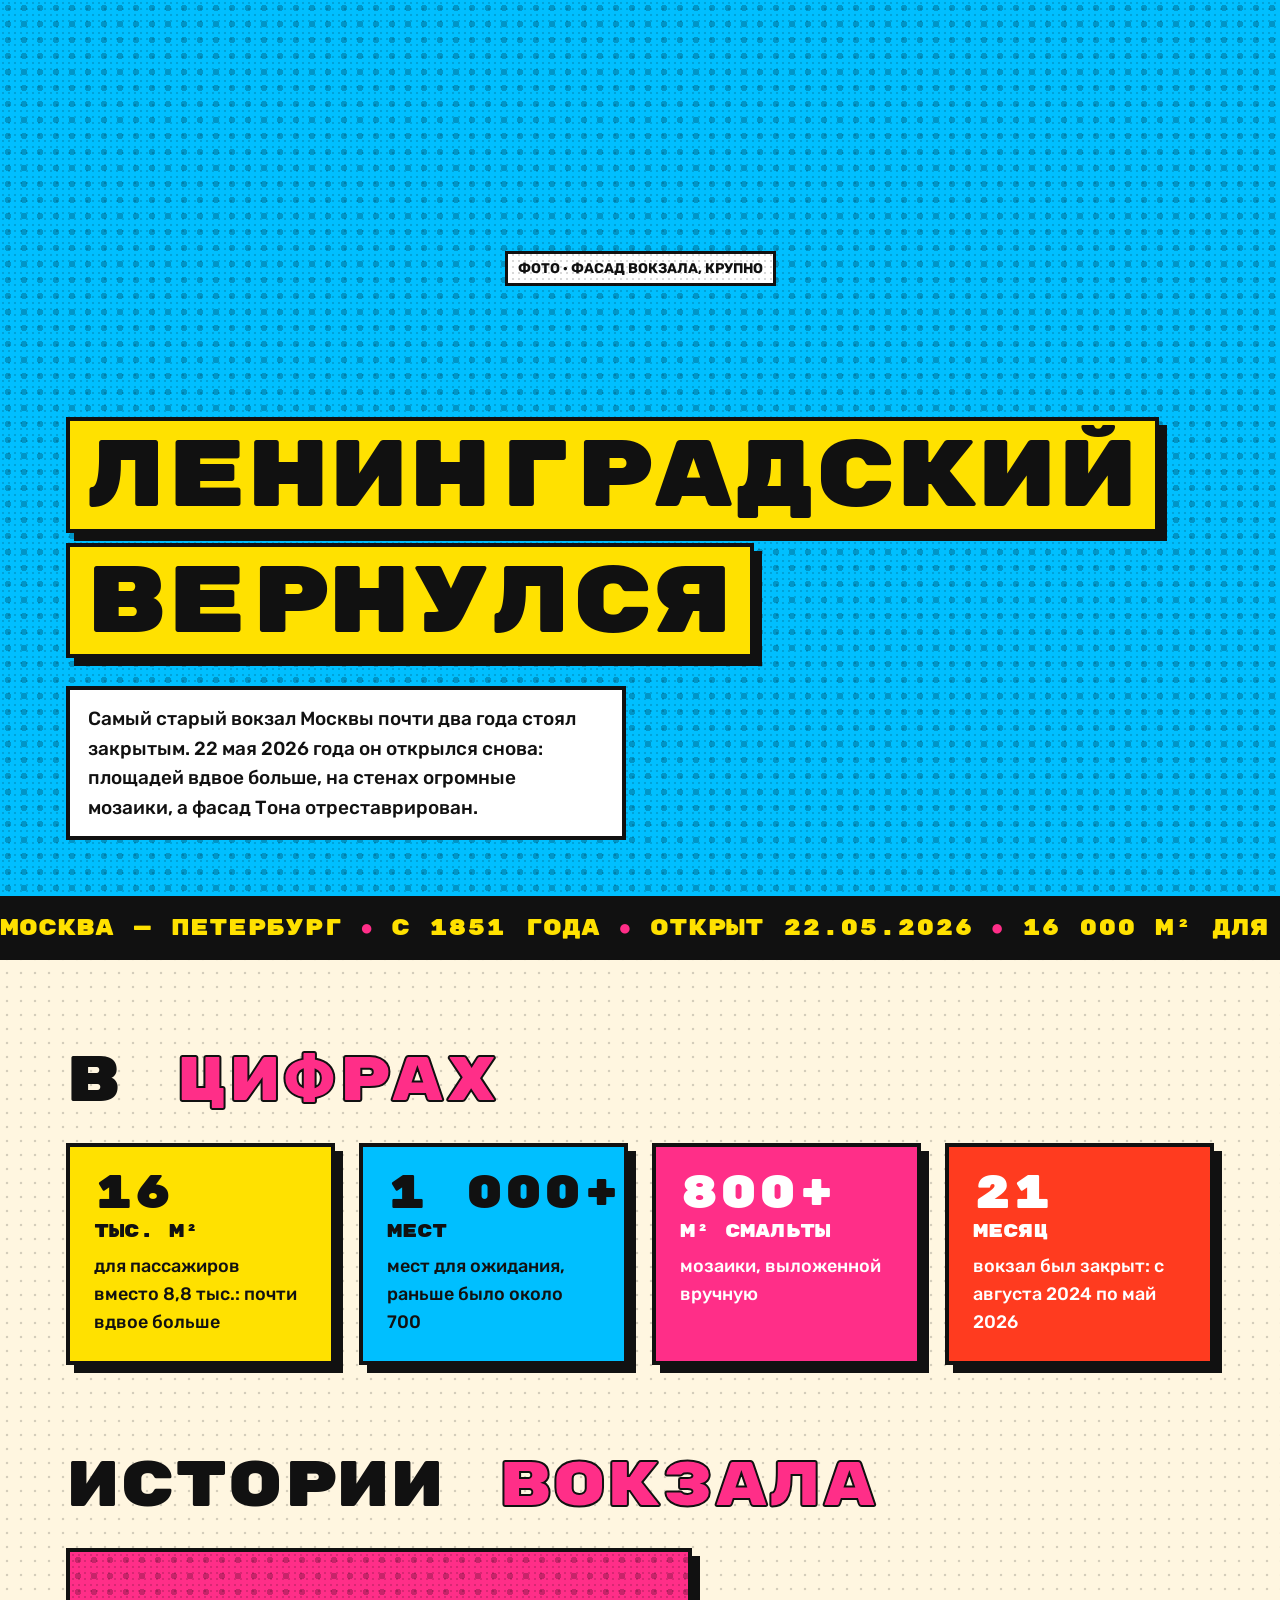
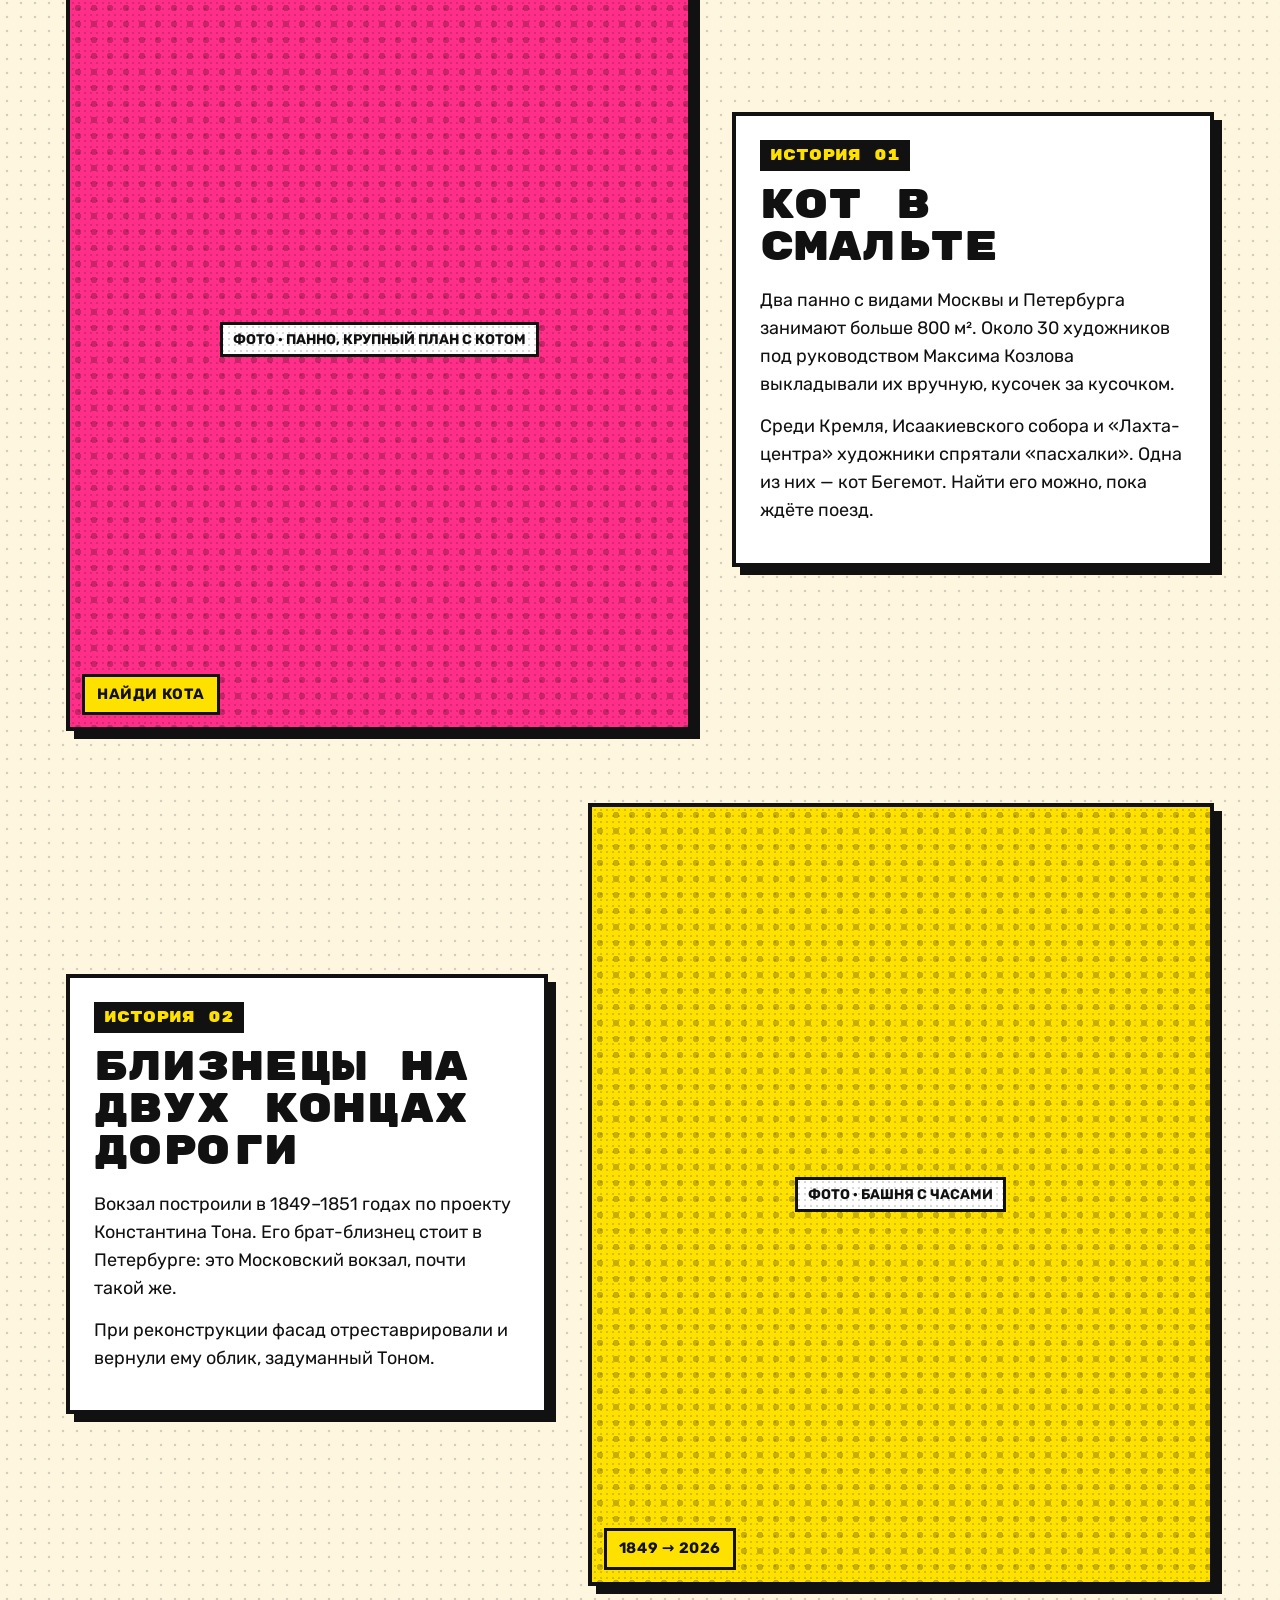
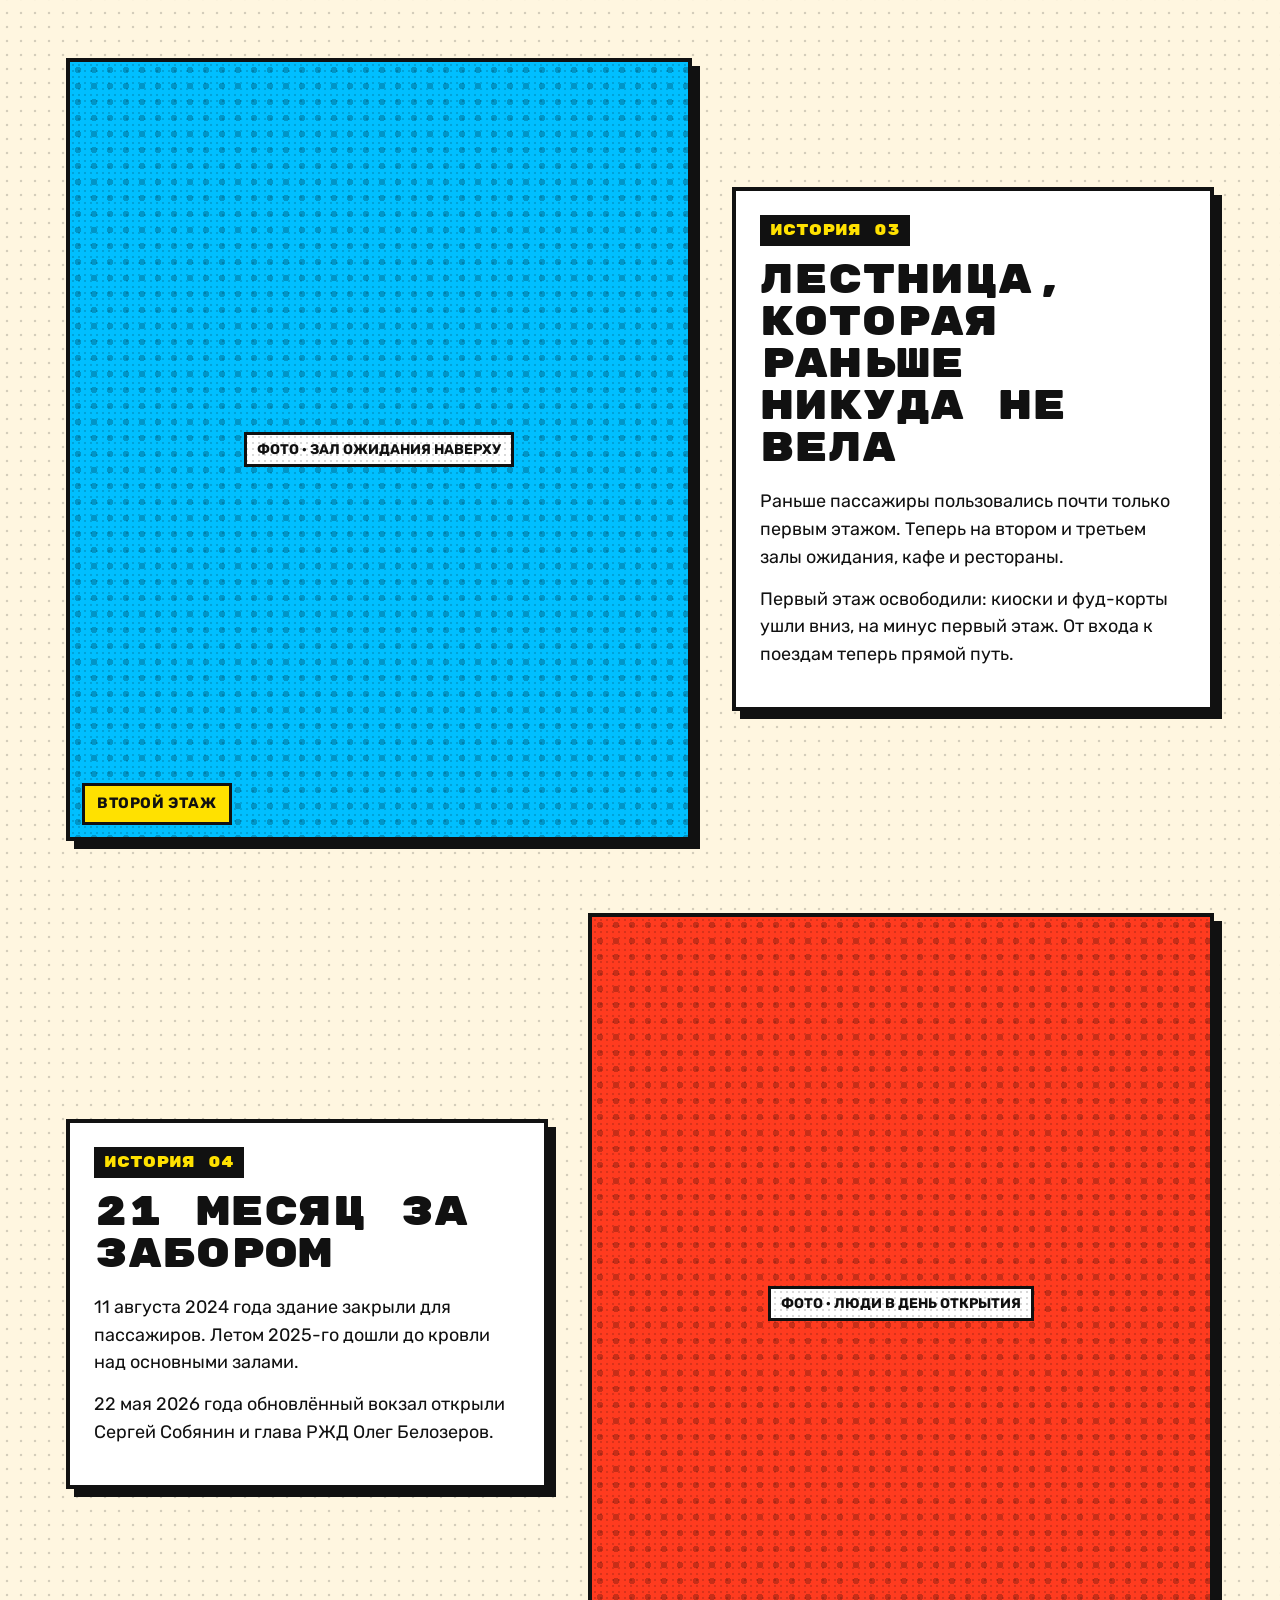
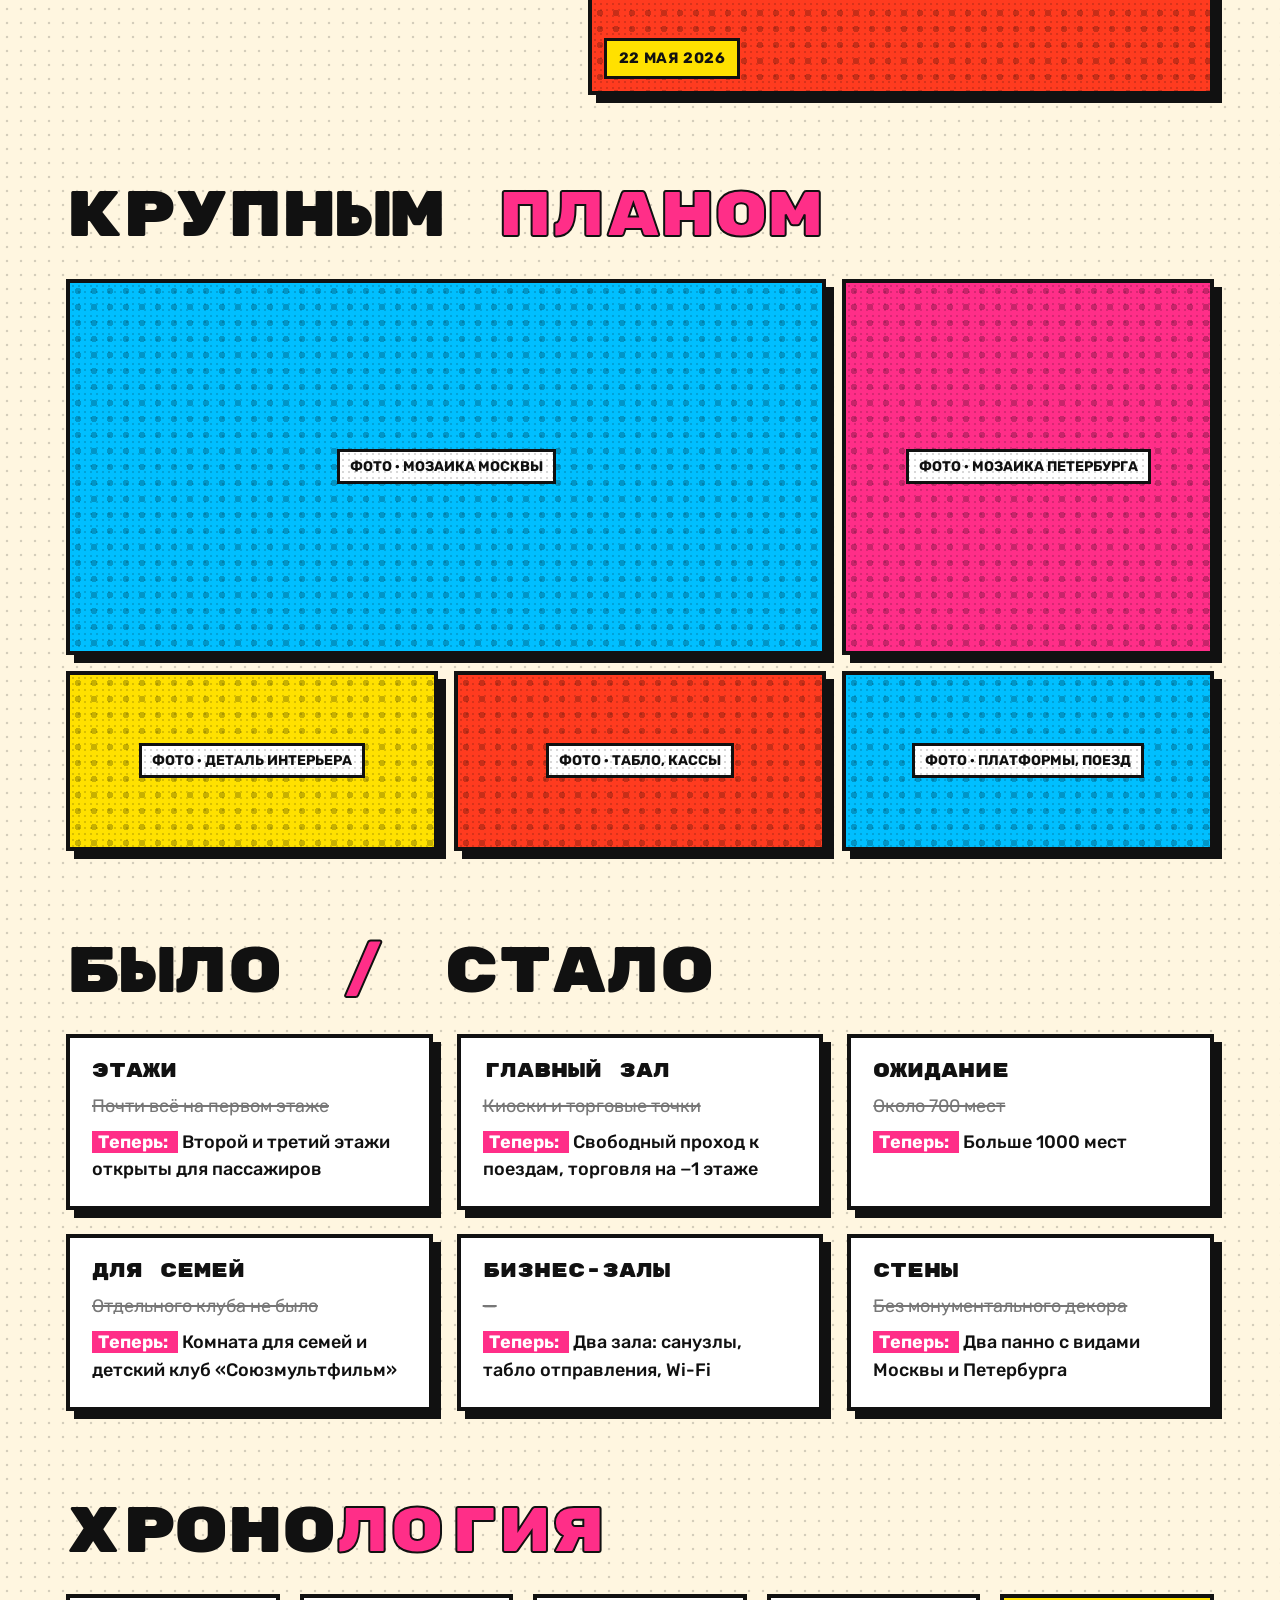
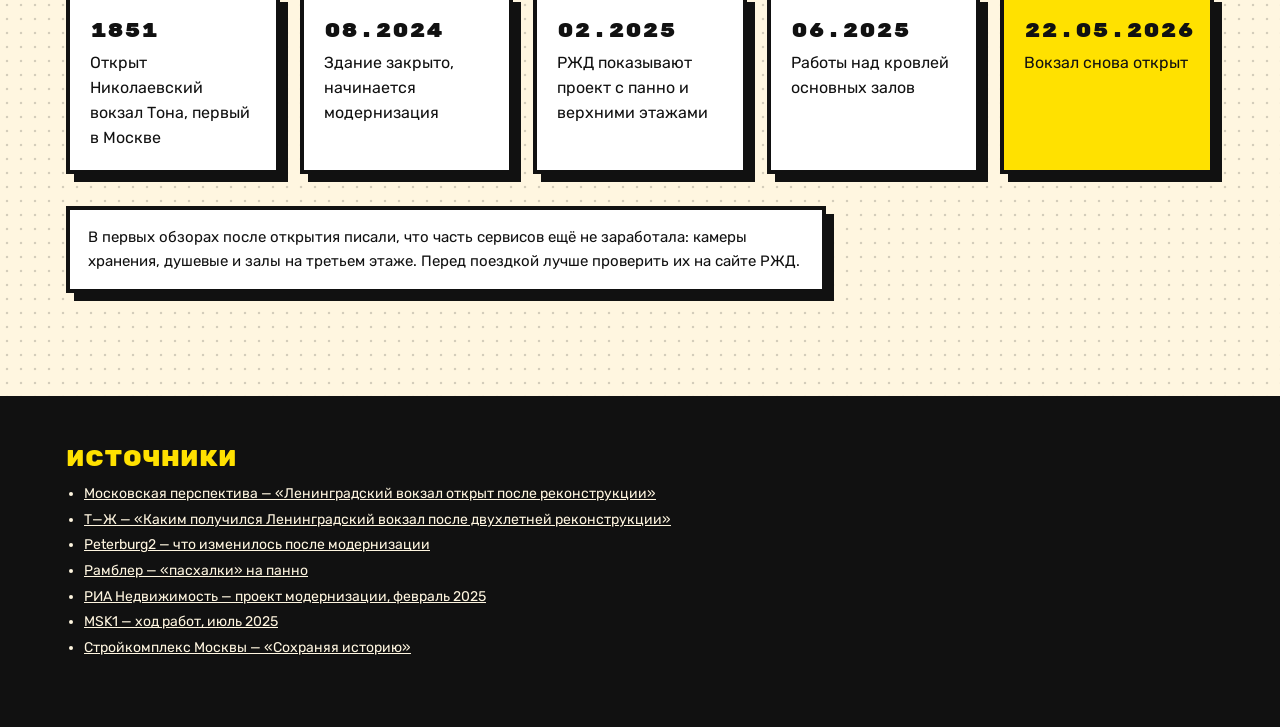
==== index.html @ 3119f803 "Rebuild landing page as pop-art layout with photo slots Co-Authored-By: Claude Opus 5.5 <noreply@ant" ====
<!doctype html>
<html lang="ru">
<head>
<meta charset="utf-8">
<meta name="viewport" content="width=device-width, initial-scale=1">
<title>Ленинградский вокзал</title>
<meta name="description" content="Что изменилось на Ленинградском вокзале Москвы после реконструкции 2024–2026 годов">
<link rel="preconnect" href="https://fonts.googleapis.com">
<link rel="preconnect" href="https://fonts.gstatic.com" crossorigin>
<link href="https://fonts.googleapis.com/css2?family=Rubik+Mono+One&family=Rubik:wght@400;500;700;900&display=swap" rel="stylesheet">
<style>
  :root {
    --paper: #fff6e0;
    --ink: #111111;
    --yellow: #ffe100;
    --pink: #ff2e88;
    --cyan: #00bfff;
    --red: #ff3b1f;
    --card: #ffffff;
    --dot: rgba(17, 17, 17, .18);
  }
  @media (prefers-color-scheme: dark) {
    :root:not([data-theme="light"]) {
      --paper: #16131c;
      --card: #221e2b;
      --dot: rgba(255, 255, 255, .08);
    }
    :root:not([data-theme="light"]) body { color: #fff6e0; }
  }
  :root[data-theme="dark"] { --paper: #16131c; --card: #221e2b; --dot: rgba(255, 255, 255, .08); }
  :root[data-theme="dark"] body { color: #fff6e0; }

  * { box-sizing: border-box; }
  html { scroll-behavior: smooth; }
  body {
    margin: 0; overflow-x: hidden;
    color: var(--ink);
    background: var(--paper) radial-gradient(var(--dot) 1.4px, transparent 1.6px) 0 0 / 14px 14px;
    font: 18px/1.55 Rubik, system-ui, sans-serif;
  }
  h1, h2, h3, .mono { font-family: "Rubik Mono One", Rubik, sans-serif; font-weight: 400; line-height: 1.05; margin: 0; text-transform: uppercase; }
  a { color: inherit; }
  .wrap { max-width: 1180px; margin: 0 auto; padding: 0 16px; }

  /* Comic primitives */
  .box { border: 4px solid var(--ink); box-shadow: 8px 8px 0 var(--ink); }
  .cap {
    display: inline-block; background: var(--yellow); color: var(--ink);
    border: 3px solid var(--ink); padding: 6px 12px; font-weight: 700;
    font-size: 15px; text-transform: uppercase; letter-spacing: .04em;
  }
  .hl { padding: 0 .15em; box-decoration-break: clone; -webkit-box-decoration-break: clone; color: var(--ink); }
  .hl.y { background: var(--yellow); } .hl.p { background: var(--pink); color: #fff; } .hl.c { background: var(--cyan); }

  /* Photo slot: shows the image if it exists in img/, otherwise a halftone placeholder */
  .ph { position: relative; margin: 0; overflow: hidden; background: var(--cyan); }
  .ph img { width: 100%; height: 100%; object-fit: cover; display: block; filter: contrast(1.15) saturate(1.35); transition: transform .6s ease; }
  .ph::after {
    content: ""; position: absolute; inset: 0; pointer-events: none;
    background: radial-gradient(rgba(0,0,0,.28) 1px, transparent 1.4px) 0 0 / 6px 6px;
    mix-blend-mode: multiply; opacity: .55;
  }
  .ph:hover img { transform: scale(1.05); }
  .ph.empty {
    display: grid; place-items: center; text-align: center; padding: 16px;
    background: var(--c, var(--cyan)) radial-gradient(rgba(0,0,0,.22) 3px, transparent 3.5px) 0 0 / 16px 16px;
  }
  .ph.empty::before {
    content: "ФОТО · " attr(data-label); font: 700 14px Rubik, sans-serif; text-transform: uppercase;
    background: var(--card); color: var(--ink); border: 3px solid var(--ink); padding: 6px 10px; max-width: 90%;
  }
  :root .ph.empty::before { color: #111; background: #fff; }
  .ph figcaption { position: absolute; left: 12px; bottom: 12px; z-index: 1; max-width: calc(100% - 24px); }

  /* Hero */
  .hero { position: relative; min-height: 100vh; display: grid; align-items: end; border-bottom: 4px solid var(--ink); }
  .hero .ph { position: absolute; inset: 0; }
  .hero .ph.empty::before { margin-bottom: 40vh; }
  .hero-text { position: relative; z-index: 2; padding: 0 16px 56px; min-width: 0; width: 100%; }
  .hero h1 { font-size: clamp(22px, 7.4vw, 104px); }
  .hero h1 span { display: inline-block; background: var(--yellow); border: 4px solid var(--ink); padding: 6px 16px 2px; margin: 0 0 10px; box-shadow: 8px 8px 0 var(--ink); }
  .hero h1 span:nth-child(2) { background: var(--pink); color: #fff; transform: rotate(-1.5deg); }
  .hero p { max-width: 560px; background: var(--card); border: 4px solid var(--ink); padding: 14px 18px; margin: 18px 0 0; font-size: 19px; font-weight: 500; }

  /* Marquee */
  .ticker { background: var(--ink); color: var(--yellow); overflow: hidden; border-bottom: 4px solid var(--ink); white-space: nowrap; }
  .ticker div { display: inline-block; padding: 14px 0; font: 22px "Rubik Mono One", sans-serif; animation: run 28s linear infinite; }
  .ticker b { color: var(--pink); font-weight: 400; margin: 0 18px; }
  @keyframes run { to { transform: translateX(-50%); } }

  section { padding: 88px 0; }
  .sec-title { font-size: clamp(30px, 5vw, 64px); margin-bottom: 28px; }
  .sec-title em { font-style: normal; color: var(--pink); -webkit-text-stroke: 2px var(--ink); }

  /* Stats */
  .stats { display: grid; grid-template-columns: repeat(auto-fit, minmax(240px, 1fr)); gap: 24px; }
  .stat { padding: 24px; color: var(--ink); }
  .stat:nth-child(1) { background: var(--yellow); } .stat:nth-child(2) { background: var(--cyan); }
  .stat:nth-child(3) { background: var(--pink); color: #fff; } .stat:nth-child(4) { background: var(--red); color: #fff; }
  .stat b { display: block; font: 46px/1 "Rubik Mono One", sans-serif; margin-bottom: 12px; }
  .stat b small { display: block; font-size: 18px; margin-top: 6px; }
  .stat > span { font-weight: 500; }

  /* Big photo + text split */
  .split { display: grid; grid-template-columns: 1.3fr 1fr; gap: 40px; align-items: center; }
  .split.rev { grid-template-columns: 1fr 1.3fr; }
  .split.rev .ph { order: 2; }
  .split .ph { aspect-ratio: 4 / 5; }
  @media (max-width: 820px) { .split, .split.rev { grid-template-columns: 1fr; } .split.rev .ph { order: 0; } .split .ph { aspect-ratio: 4 / 3; } }

  /* Stories: comic panels */
  .story { margin-bottom: 72px; }
  .story:last-child { margin-bottom: 0; }
  .story .num { font: 15px "Rubik Mono One", sans-serif; display: inline-block; background: var(--ink); color: var(--yellow); padding: 6px 10px; margin-bottom: 14px; }
  .story h3 { font-size: clamp(24px, 3.4vw, 40px); margin-bottom: 18px; }
  .story p { margin: 0 0 14px; }
  .panel { background: var(--card); padding: 24px; }

  /* Gallery of close-ups */
  .gallery { display: grid; grid-template-columns: repeat(6, 1fr); grid-auto-rows: 180px; gap: 16px; }
  .gallery .ph:nth-child(1) { grid-column: span 4; grid-row: span 2; }
  .gallery .ph:nth-child(2) { grid-column: span 2; grid-row: span 2; --c: var(--pink); }
  .gallery .ph:nth-child(3) { grid-column: span 2; --c: var(--yellow); }
  .gallery .ph:nth-child(4) { grid-column: span 2; --c: var(--red); }
  .gallery .ph:nth-child(5) { grid-column: span 2; }
  @media (max-width: 720px) {
    .gallery { grid-template-columns: 1fr 1fr; grid-auto-rows: 160px; }
    .gallery .ph:nth-child(n) { grid-column: span 1; grid-row: span 1; }
    .gallery .ph:nth-child(1) { grid-column: span 2; grid-row: span 2; }
  }

  /* Before / after */
  .ba { display: grid; grid-template-columns: repeat(auto-fit, minmax(300px, 1fr)); gap: 24px; }
  .ba .item { background: var(--card); padding: 22px; }
  .ba h3 { font-size: 20px; margin-bottom: 12px; }
  .ba .was { color: #777; text-decoration: line-through; text-decoration-thickness: 2px; margin: 0 0 8px; }
  .ba .now { margin: 0; font-weight: 500; }
  .ba .now::before { content: "Теперь: "; background: var(--pink); color: #fff; padding: 0 6px; margin-right: 4px; font-weight: 700; }

  /* Timeline */
  .tl { display: grid; grid-template-columns: repeat(auto-fit, minmax(200px, 1fr)); gap: 20px; }
  .tl div { background: var(--card); padding: 20px; }
  .tl div:last-child { background: var(--yellow); color: var(--ink); }
  .tl time { font: 20px "Rubik Mono One", sans-serif; display: block; margin-bottom: 8px; }
  .tl p { margin: 0; font-size: 16px; }
  .note { margin-top: 32px; max-width: 760px; background: var(--card); padding: 16px 18px; font-size: 15px; }

  footer { background: var(--ink); color: #fff6e0; padding: 48px 0 64px; font-size: 14px; border-top: 4px solid var(--ink); }
  footer h2 { font-size: 22px; color: var(--yellow); margin-bottom: 12px; }
  footer ul { padding-left: 18px; margin: 0; }
  footer li { margin-bottom: 4px; overflow-wrap: anywhere; }

  /* Box text inside dark mode stays readable */
  .panel, .ba .item, .tl div, .note, .hero p { color: inherit; }

  /* Scroll reveal */
  .rv { opacity: 0; transform: translateY(40px) rotate(-1deg); transition: opacity .7s ease, transform .7s cubic-bezier(.2,.8,.2,1.2); }
  .rv.in { opacity: 1; transform: none; }
  @media (prefers-reduced-motion: reduce) {
    .rv { opacity: 1; transform: none; transition: none; }
    .ticker div { animation: none; }
    .ph img { transition: none; }
  }
</style>
</head>
<body>

<header class="hero">
  <figure class="ph" data-src="img/hero.jpg" data-label="фасад вокзала, крупно"></figure>
  <div class="wrap hero-text">
    <h1><span>Ленинградский</span><br><span>вернулся</span></h1>
    <p>Самый старый вокзал Москвы почти два года стоял закрытым. 22 мая 2026 года он открылся снова: площадей вдвое больше, на стенах огромные мозаики, а фасад Тона отреставрирован.</p>
  </div>
</header>

<div class="ticker" aria-hidden="true">
  <div>
    Москва — Петербург<b>●</b>с 1851 года<b>●</b>открыт 22.05.2026<b>●</b>16 000 м² для пассажиров<b>●</b>800 м² смальты<b>●</b>
    Москва — Петербург<b>●</b>с 1851 года<b>●</b>открыт 22.05.2026<b>●</b>16 000 м² для пассажиров<b>●</b>800 м² смальты<b>●</b>
  </div>
</div>

<section>
  <div class="wrap">
    <h2 class="sec-title rv">В <em>цифрах</em></h2>
    <div class="stats">
      <div class="stat box rv"><b><span data-count="16">16</span><small>тыс. м²</small></b><span>для пассажиров вместо 8,8 тыс.: почти вдвое больше</span></div>
      <div class="stat box rv"><b><span data-count="1000">1000</span>+<small>мест</small></b><span>мест для ожидания, раньше было около 700</span></div>
      <div class="stat box rv"><b><span data-count="800">800</span>+<small>м² смальты</small></b><span>мозаики, выложенной вручную</span></div>
      <div class="stat box rv"><b><span data-count="21">21</span><small>месяц</small></b><span>вокзал был закрыт: с августа 2024 по май 2026</span></div>
    </div>
  </div>
</section>

<section style="padding-top:0">
  <div class="wrap">
    <h2 class="sec-title rv">Истории <em>вокзала</em></h2>

    <article class="story split">
      <figure class="ph box rv" data-src="img/mosaic-cat.jpg" data-label="панно, крупный план с котом" style="--c:var(--pink)"><figcaption class="cap">Найди кота</figcaption></figure>
      <div class="panel box rv">
        <span class="num">История 01</span>
        <h3>Кот в смальте</h3>
        <p>Два панно с видами Москвы и Петербурга занимают больше 800 м². Около 30 художников под руководством Максима Козлова выкладывали их вручную, кусочек за кусочком.</p>
        <p>Среди Кремля, Исаакиевского собора и «Лахта-центра» художники спрятали «пасхалки». Одна из них — кот Бегемот. Найти его можно, пока ждёте поезд.</p>
      </div>
    </article>

    <article class="story split rev">
      <figure class="ph box rv" data-src="img/twin.jpg" data-label="башня с часами" style="--c:var(--yellow)"><figcaption class="cap">1849 → 2026</figcaption></figure>
      <div class="panel box rv">
        <span class="num">История 02</span>
        <h3>Близнецы на двух концах дороги</h3>
        <p>Вокзал построили в 1849–1851 годах по проекту Константина Тона. Его брат-близнец стоит в Петербурге: это Московский вокзал, почти такой же.</p>
        <p>При реконструкции фасад отреставрировали и вернули ему облик, задуманный Тоном.</p>
      </div>
    </article>

    <article class="story split">
      <figure class="ph box rv" data-src="img/upstairs.jpg" data-label="зал ожидания наверху" style="--c:var(--cyan)"><figcaption class="cap">Второй этаж</figcaption></figure>
      <div class="panel box rv">
        <span class="num">История 03</span>
        <h3>Лестница, которая раньше никуда не вела</h3>
        <p>Раньше пассажиры пользовались почти только первым этажом. Теперь на втором и третьем залы ожидания, кафе и рестораны.</p>
        <p>Первый этаж освободили: киоски и фуд-корты ушли вниз, на минус первый этаж. От входа к поездам теперь прямой путь.</p>
      </div>
    </article>

    <article class="story split rev">
      <figure class="ph box rv" data-src="img/opening.jpg" data-label="люди в день открытия" style="--c:var(--red)"><figcaption class="cap">22 мая 2026</figcaption></figure>
      <div class="panel box rv">
        <span class="num">История 04</span>
        <h3>21 месяц за забором</h3>
        <p>11 августа 2024 года здание закрыли для пассажиров. Летом 2025-го дошли до кровли над основными залами.</p>
        <p>22 мая 2026 года обновлённый вокзал открыли Сергей Собянин и глава РЖД Олег Белозеров.</p>
      </div>
    </article>
  </div>
</section>

<section style="padding-top:0">
  <div class="wrap">
    <h2 class="sec-title rv">Крупным <em>планом</em></h2>
    <div class="gallery">
      <figure class="ph box rv" data-src="img/close-1.jpg" data-label="мозаика Москвы"></figure>
      <figure class="ph box rv" data-src="img/close-2.jpg" data-label="мозаика Петербурга"></figure>
      <figure class="ph box rv" data-src="img/close-3.jpg" data-label="деталь интерьера"></figure>
      <figure class="ph box rv" data-src="img/close-4.jpg" data-label="табло, кассы"></figure>
      <figure class="ph box rv" data-src="img/close-5.jpg" data-label="платформы, поезд"></figure>
    </div>
  </div>
</section>

<section style="padding-top:0">
  <div class="wrap">
    <h2 class="sec-title rv">Было <em>/</em> стало</h2>
    <div class="ba">
      <div class="item box rv"><h3>Этажи</h3><p class="was">Почти всё на первом этаже</p><p class="now">Второй и третий этажи открыты для пассажиров</p></div>
      <div class="item box rv"><h3>Главный зал</h3><p class="was">Киоски и торговые точки</p><p class="now">Свободный проход к поездам, торговля на −1 этаже</p></div>
      <div class="item box rv"><h3>Ожидание</h3><p class="was">Около 700 мест</p><p class="now">Больше 1000 мест</p></div>
      <div class="item box rv"><h3>Для семей</h3><p class="was">Отдельного клуба не было</p><p class="now">Комната для семей и детский клуб «Союзмультфильм»</p></div>
      <div class="item box rv"><h3>Бизнес-залы</h3><p class="was">—</p><p class="now">Два зала: санузлы, табло отправления, Wi-Fi</p></div>
      <div class="item box rv"><h3>Стены</h3><p class="was">Без монументального декора</p><p class="now">Два панно с видами Москвы и Петербурга</p></div>
    </div>
  </div>
</section>

<section style="padding-top:0">
  <div class="wrap">
    <h2 class="sec-title rv">Хроно<em>логия</em></h2>
    <div class="tl">
      <div class="box rv"><time>1851</time><p>Открыт Николаевский вокзал Тона, первый в Москве</p></div>
      <div class="box rv"><time>08.2024</time><p>Здание закрыто, начинается модернизация</p></div>
      <div class="box rv"><time>02.2025</time><p>РЖД показывают проект с панно и верхними этажами</p></div>
      <div class="box rv"><time>06.2025</time><p>Работы над кровлей основных залов</p></div>
      <div class="box rv"><time>22.05.2026</time><p>Вокзал снова открыт</p></div>
    </div>
    <p class="note box">В первых обзорах после открытия писали, что часть сервисов ещё не заработала: камеры хранения, душевые и залы на третьем этаже. Перед поездкой лучше проверить их на сайте РЖД.</p>
  </div>
</section>

<footer>
  <div class="wrap">
    <h2>Источники</h2>
    <ul>
      <li><a href="https://mperspektiva.ru/topics/leningradskiy-vokzal-otkryt-posle-rekonstruktsii/">Московская перспектива — «Ленинградский вокзал открыт после реконструкции»</a></li>
      <li><a href="https://t-j.ru/leningradskiy-is-back/">Т—Ж — «Каким получился Ленинградский вокзал после двухлетней реконструкции»</a></li>
      <li><a href="https://peterburg2.ru/news/leningradskiy-vokzal-v-moskve-otkryl-bagazhnye-lenty-i-novye-servisy-237872.html">Peterburg2 — что изменилось после модернизации</a></li>
      <li><a href="https://news.rambler.ru/moscow_city/56488940-avtory-panno-na-leningradskom-vokzale-dobavili-pashalki-dlya-passazhirov/">Рамблер — «пасхалки» на панно</a></li>
      <li><a href="https://realty.ria.ru/20250213/vokzal-1999208197.html">РИА Недвижимость — проект модернизации, февраль 2025</a></li>
      <li><a href="https://msk1.ru/text/transport/2025/07/14/75703835/">MSK1 — ход работ, июль 2025</a></li>
      <li><a href="https://stroi.mos.ru/photo_lines/sokhraniaia-istoriiu-kak-modierniziruiut-lieninghradskii-vokzal">Стройкомплекс Москвы — «Сохраняя историю»</a></li>
    </ul>
  </div>
</footer>

<script>
  // Fill photo slots from img/; keep the halftone placeholder when a file is missing
  document.querySelectorAll(".ph[data-src]").forEach(function (fig) {
    var img = new Image();
    img.alt = fig.dataset.label;
    img.onload = function () { fig.classList.remove("empty"); fig.prepend(img); };
    img.onerror = function () { fig.classList.add("empty"); };
    fig.classList.add("empty");
    img.src = fig.dataset.src;
  });

  var reduce = window.matchMedia("(prefers-reduced-motion: reduce)").matches;

  function countUp(el) {
    var target = +el.dataset.count, start = null;
    function step(t) {
      if (!start) start = t;
      var k = Math.min((t - start) / 1200, 1);
      el.textContent = Math.round(target * (1 - Math.pow(1 - k, 3))).toLocaleString("ru-RU");
      if (k < 1) requestAnimationFrame(step);
    }
    requestAnimationFrame(step);
  }

  if (reduce || !("IntersectionObserver" in window)) {
    document.querySelectorAll(".rv").forEach(function (el) { el.classList.add("in"); });
  } else {
    var io = new IntersectionObserver(function (entries) {
      entries.forEach(function (e) {
        if (!e.isIntersecting) return;
        e.target.classList.add("in");
        e.target.querySelectorAll("[data-count]").forEach(countUp);
        io.unobserve(e.target);
      });
    }, { threshold: .15 });
    document.querySelectorAll(".rv").forEach(function (el) { io.observe(el); });
  }
</script>
</body>
</html>
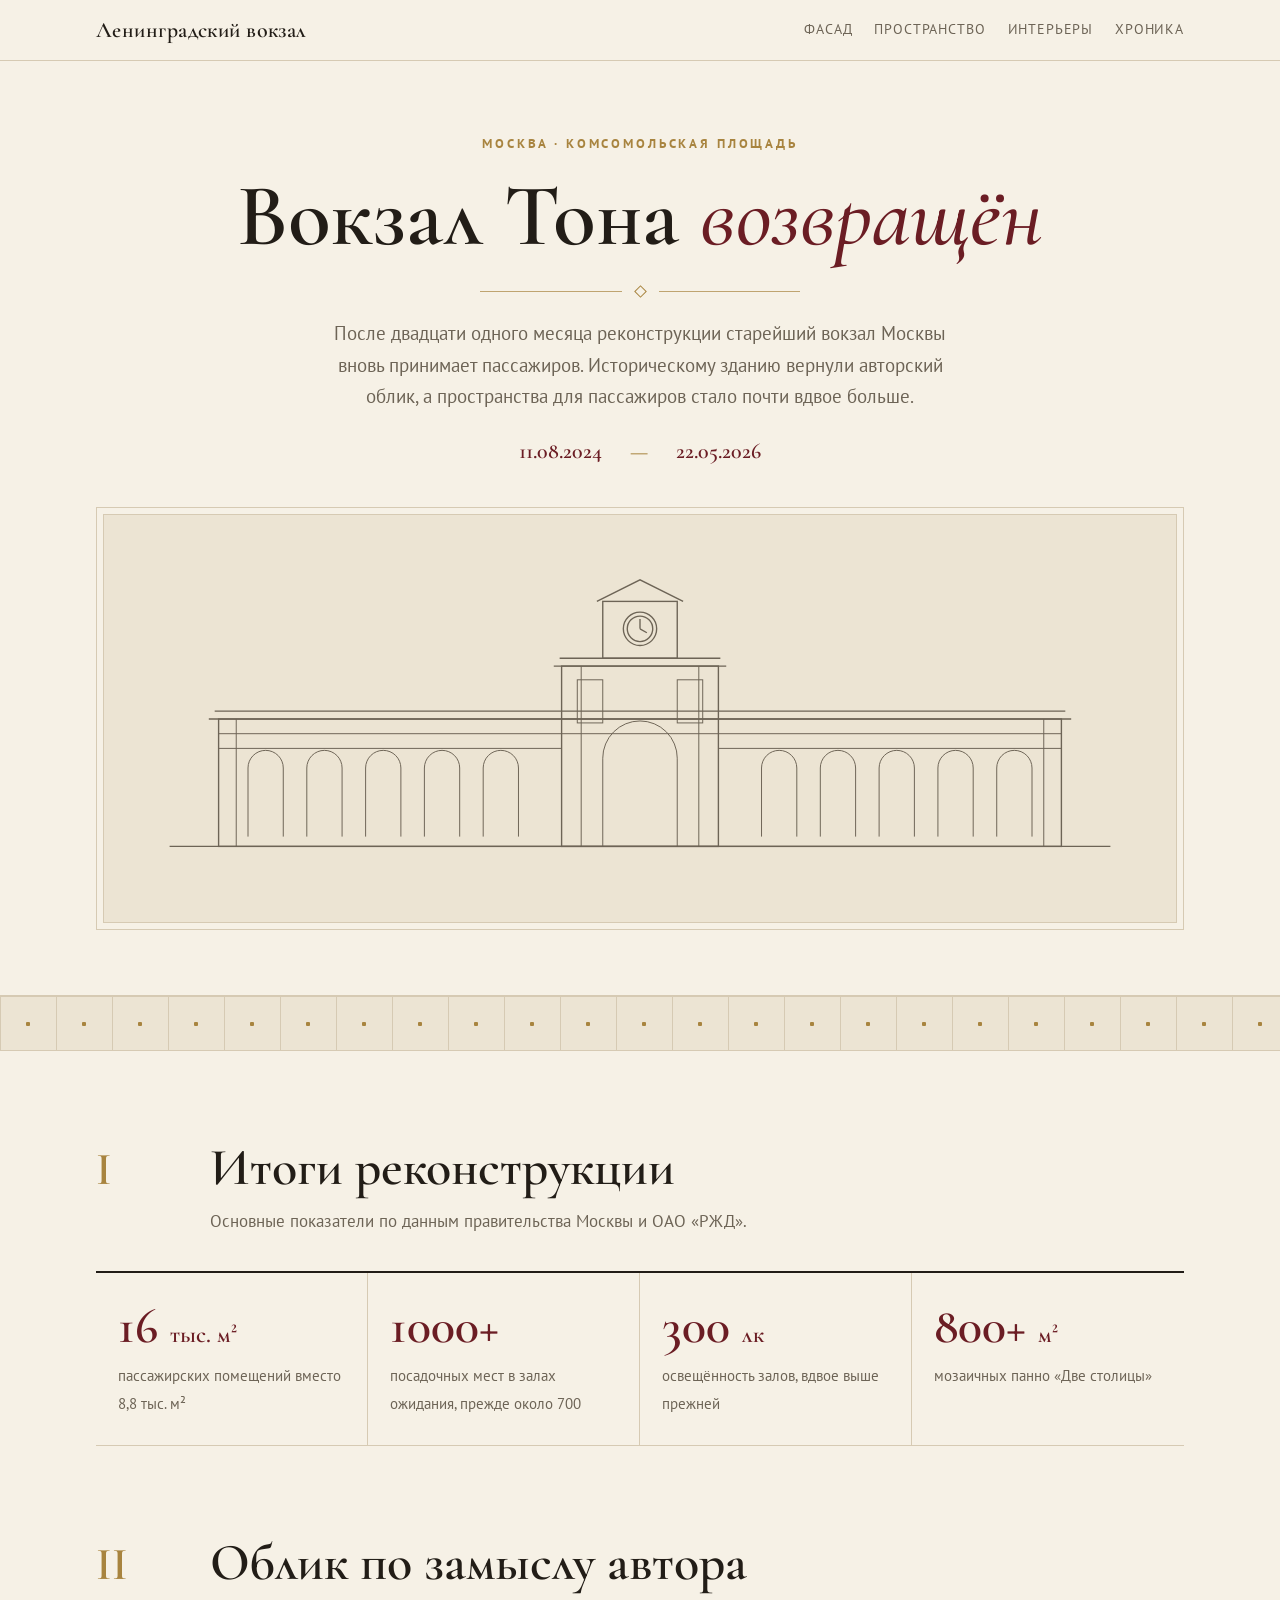
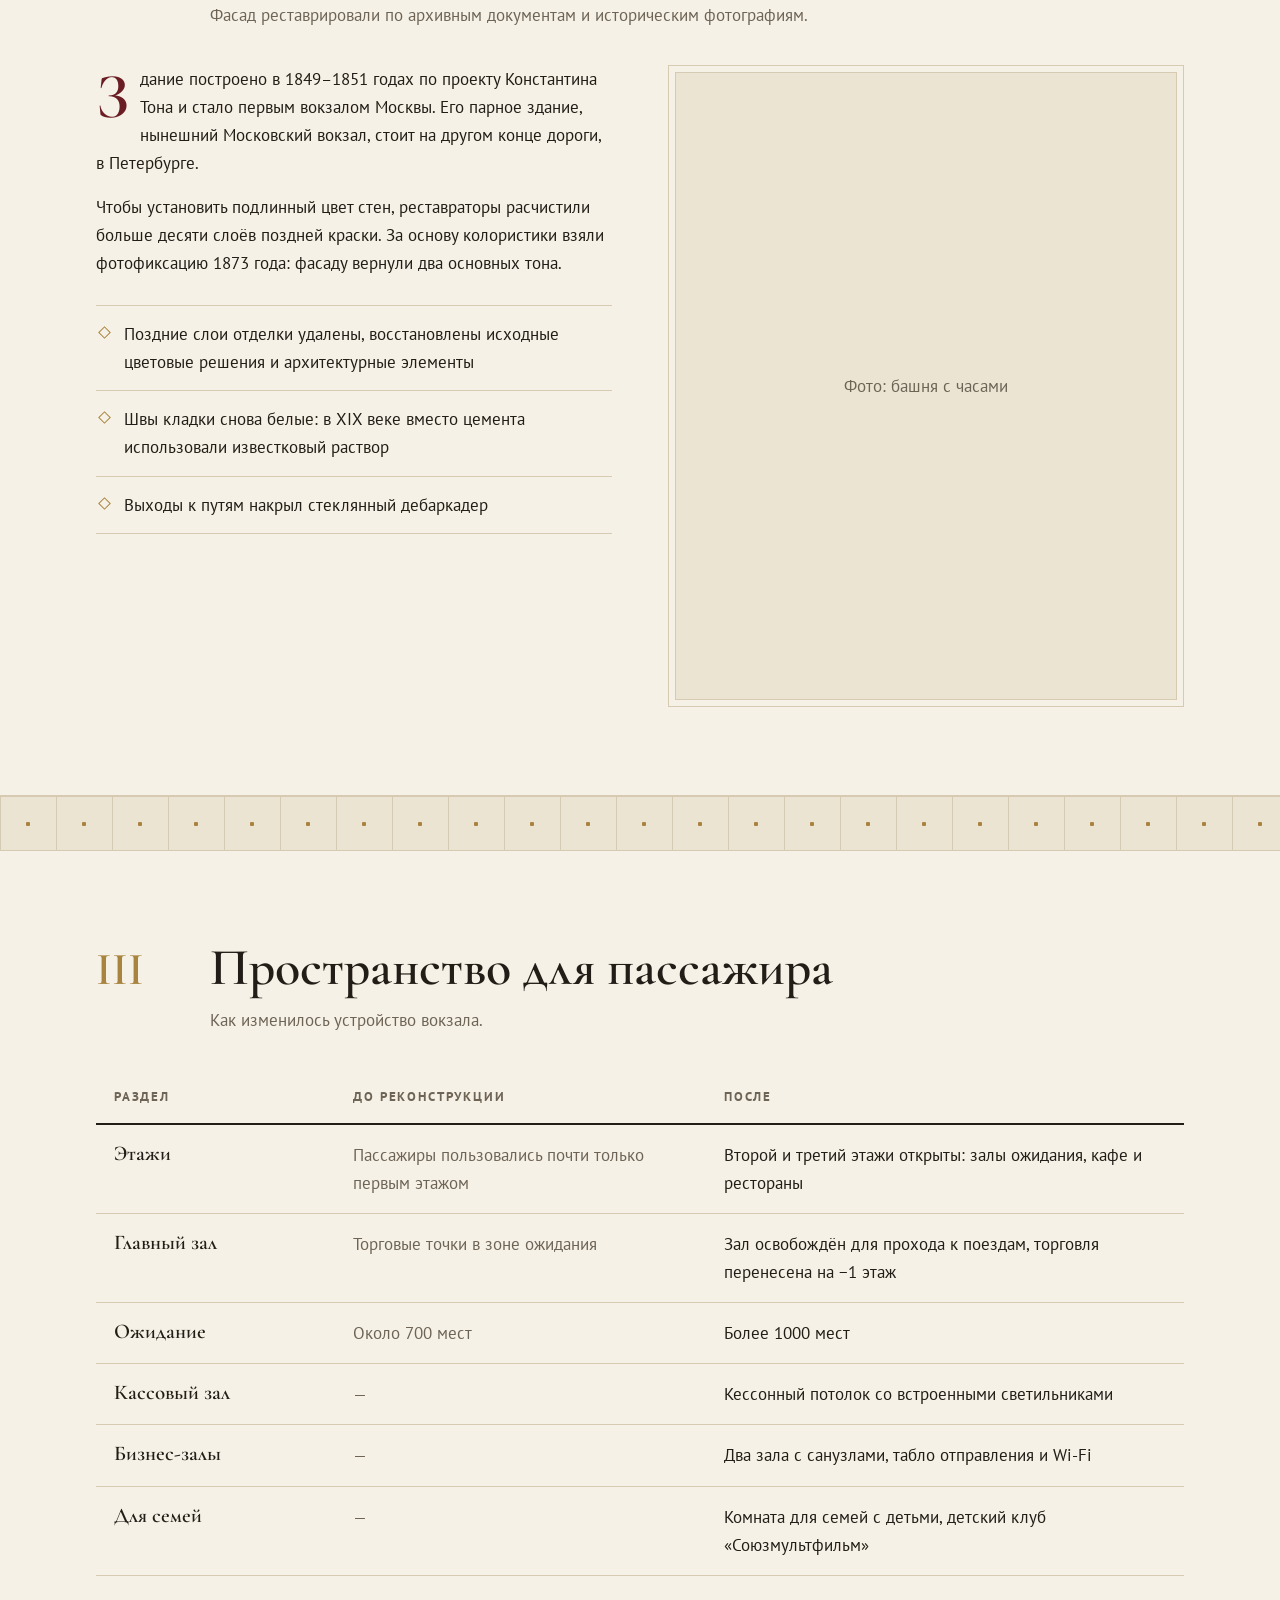
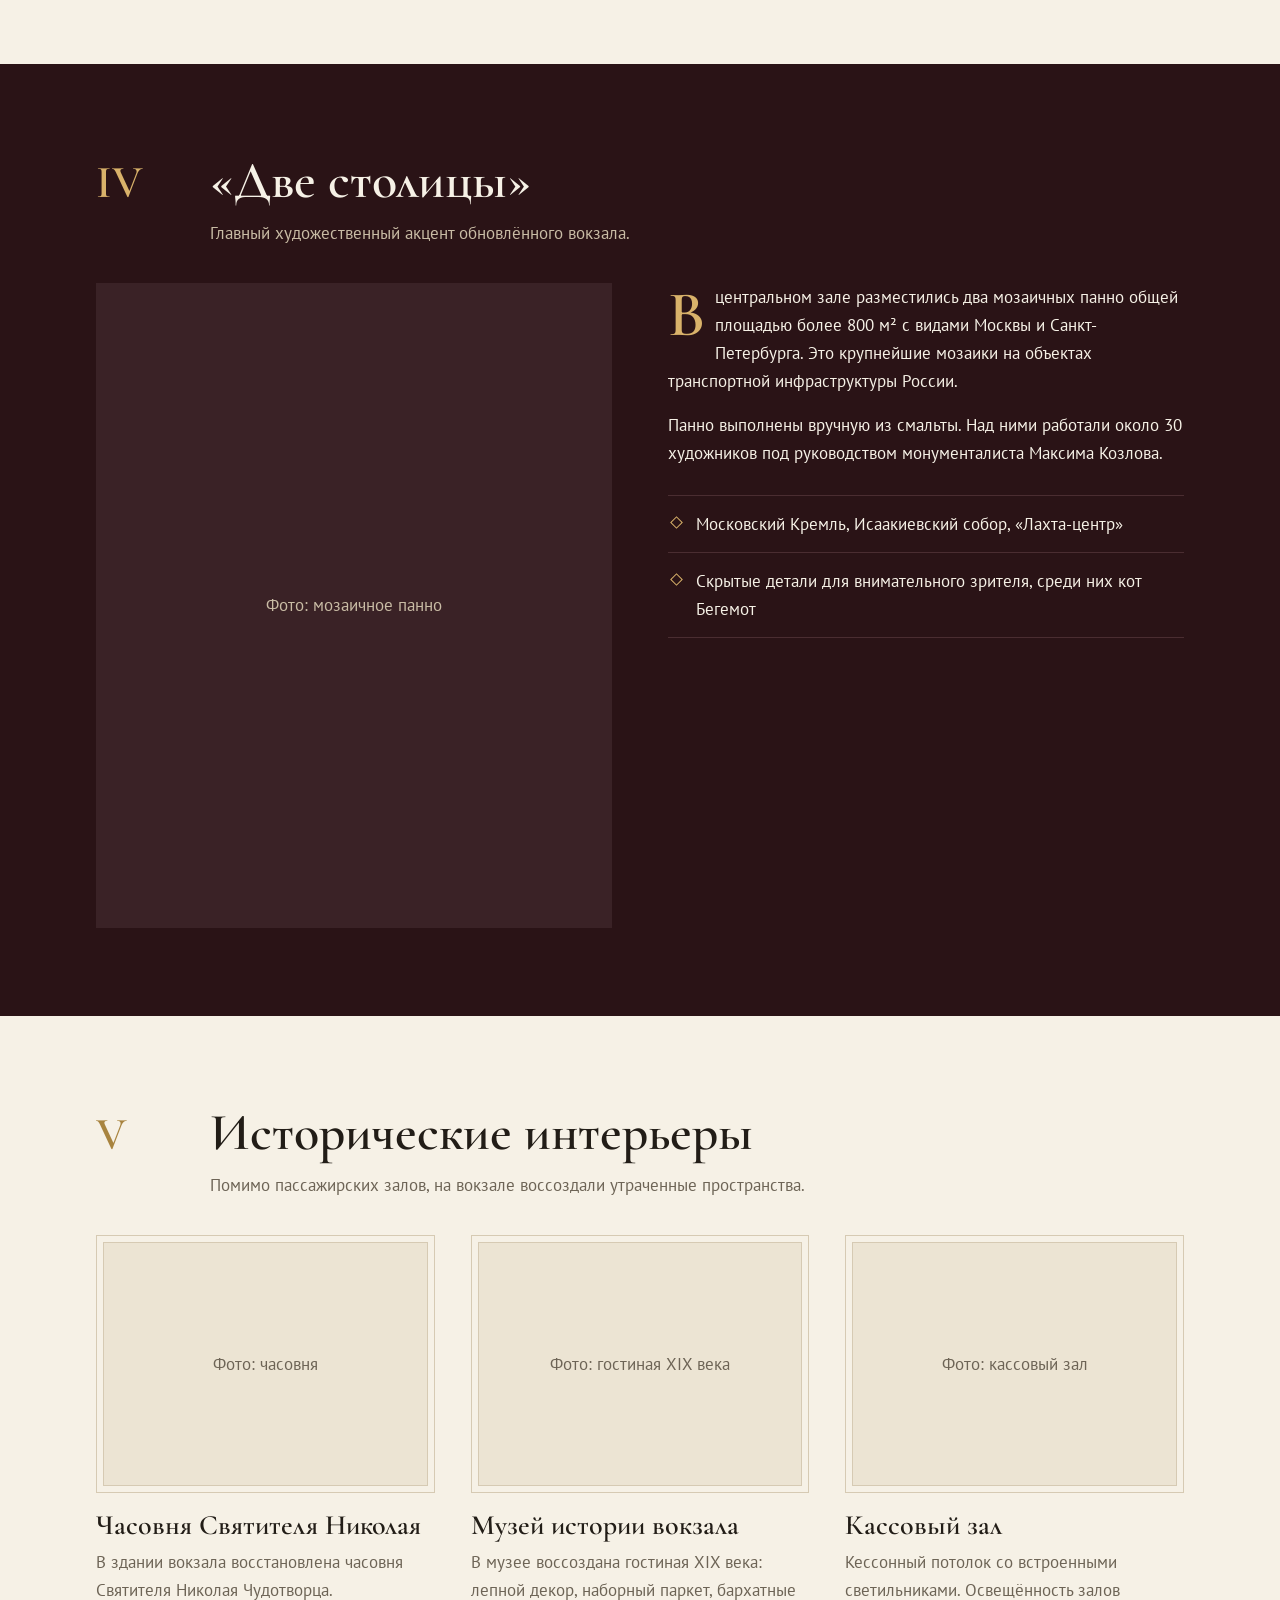
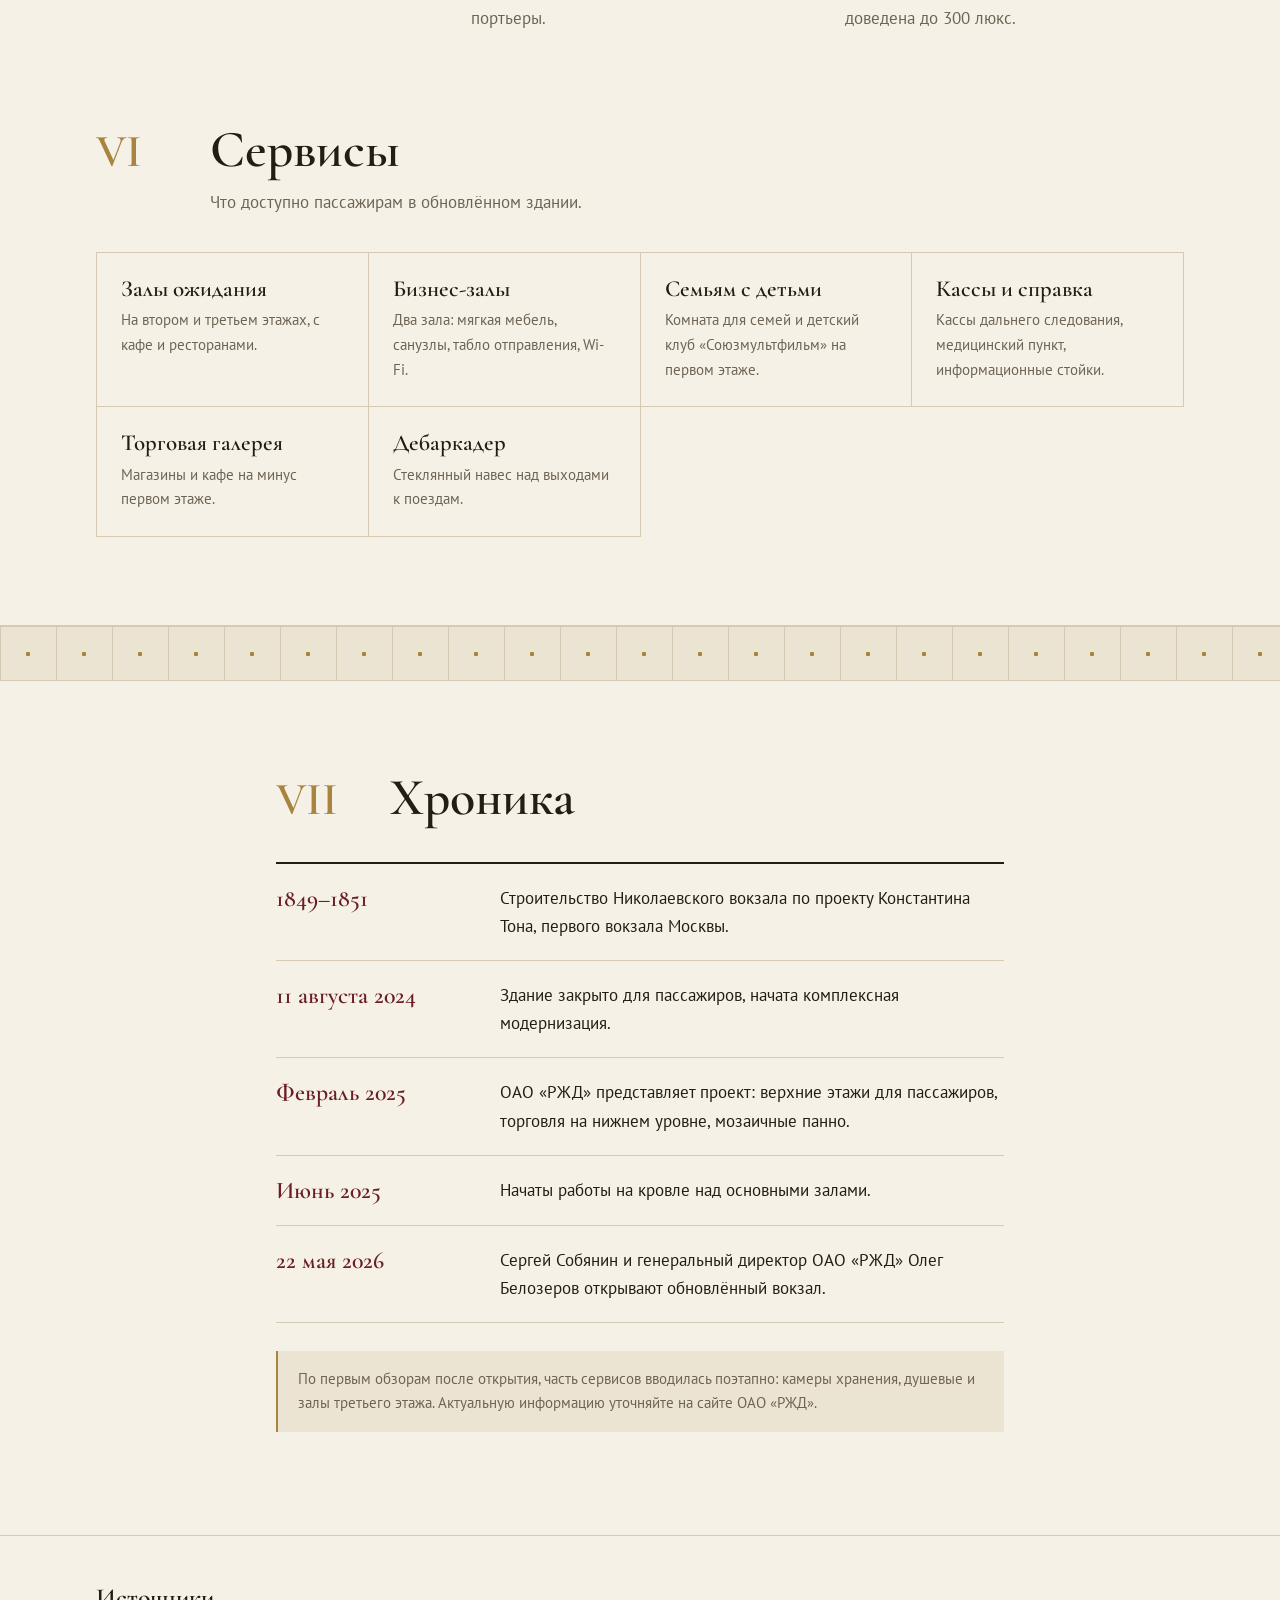
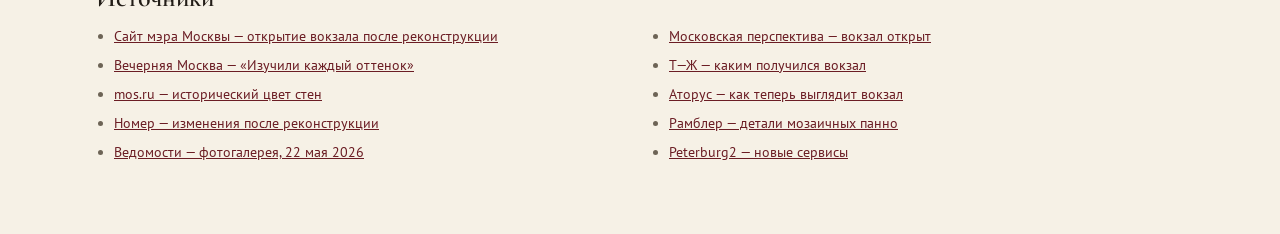
==== commit ed81f865: "Redesign landing page in classic style after the restored station Co-Authored-By: Claude Opus 5.5 <n" ====
--- a/index.html
+++ b/index.html
@@ -4,278 +4,360 @@
 <meta charset="utf-8">
 <meta name="viewport" content="width=device-width, initial-scale=1">
 <title>Ленинградский вокзал</title>
-<meta name="description" content="Что изменилось на Ленинградском вокзале Москвы после реконструкции 2024–2026 годов">
+<meta name="description" content="Реконструкция Ленинградского вокзала Москвы 2024–2026: что изменилось и что восстановили">
 <link rel="preconnect" href="https://fonts.googleapis.com">
 <link rel="preconnect" href="https://fonts.gstatic.com" crossorigin>
-<link href="https://fonts.googleapis.com/css2?family=Rubik+Mono+One&family=Rubik:wght@400;500;700;900&display=swap" rel="stylesheet">
+<link href="https://fonts.googleapis.com/css2?family=Cormorant+Garamond:wght@500;600;700&family=PT+Sans:wght@400;700&display=swap" rel="stylesheet">
 <style>
   :root {
-    --paper: #fff6e0;
-    --ink: #111111;
-    --yellow: #ffe100;
-    --pink: #ff2e88;
-    --cyan: #00bfff;
-    --red: #ff3b1f;
-    --card: #ffffff;
-    --dot: rgba(17, 17, 17, .18);
+    --paper: #f6f1e6;
+    --stone: #ece4d3;
+    --ink: #221d17;
+    --muted: #6d6456;
+    --line: #d6cab3;
+    --bordeaux: #6b1d24;
+    --gold: #a8843f;
+    --on-dark: #f6f1e6;
+    --dark: #2a1316;
   }
   @media (prefers-color-scheme: dark) {
     :root:not([data-theme="light"]) {
-      --paper: #16131c;
-      --card: #221e2b;
-      --dot: rgba(255, 255, 255, .08);
+      --paper: #16120f;
+      --stone: #201b16;
+      --ink: #eee6d6;
+      --muted: #a89d8b;
+      --line: #3b332a;
+      --bordeaux: #c46a6f;
+      --gold: #cfaa62;
+      --dark: #0f0c0a;
     }
-    :root:not([data-theme="light"]) body { color: #fff6e0; }
-  }
-  :root[data-theme="dark"] { --paper: #16131c; --card: #221e2b; --dot: rgba(255, 255, 255, .08); }
-  :root[data-theme="dark"] body { color: #fff6e0; }
+  }
+  :root[data-theme="dark"] {
+    --paper: #16120f;
+    --stone: #201b16;
+    --ink: #eee6d6;
+    --muted: #a89d8b;
+    --line: #3b332a;
+    --bordeaux: #c46a6f;
+    --gold: #cfaa62;
+    --dark: #0f0c0a;
+  }
 
   * { box-sizing: border-box; }
   html { scroll-behavior: smooth; }
   body {
-    margin: 0; overflow-x: hidden;
-    color: var(--ink);
-    background: var(--paper) radial-gradient(var(--dot) 1.4px, transparent 1.6px) 0 0 / 14px 14px;
-    font: 18px/1.55 Rubik, system-ui, sans-serif;
-  }
-  h1, h2, h3, .mono { font-family: "Rubik Mono One", Rubik, sans-serif; font-weight: 400; line-height: 1.05; margin: 0; text-transform: uppercase; }
-  a { color: inherit; }
-  .wrap { max-width: 1180px; margin: 0 auto; padding: 0 16px; }
-
-  /* Comic primitives */
-  .box { border: 4px solid var(--ink); box-shadow: 8px 8px 0 var(--ink); }
-  .cap {
-    display: inline-block; background: var(--yellow); color: var(--ink);
-    border: 3px solid var(--ink); padding: 6px 12px; font-weight: 700;
-    font-size: 15px; text-transform: uppercase; letter-spacing: .04em;
-  }
-  .hl { padding: 0 .15em; box-decoration-break: clone; -webkit-box-decoration-break: clone; color: var(--ink); }
-  .hl.y { background: var(--yellow); } .hl.p { background: var(--pink); color: #fff; } .hl.c { background: var(--cyan); }
-
-  /* Photo slot: shows the image if it exists in img/, otherwise a halftone placeholder */
-  .ph { position: relative; margin: 0; overflow: hidden; background: var(--cyan); }
-  .ph img { width: 100%; height: 100%; object-fit: cover; display: block; filter: contrast(1.15) saturate(1.35); transition: transform .6s ease; }
-  .ph::after {
-    content: ""; position: absolute; inset: 0; pointer-events: none;
-    background: radial-gradient(rgba(0,0,0,.28) 1px, transparent 1.4px) 0 0 / 6px 6px;
-    mix-blend-mode: multiply; opacity: .55;
-  }
-  .ph:hover img { transform: scale(1.05); }
-  .ph.empty {
-    display: grid; place-items: center; text-align: center; padding: 16px;
-    background: var(--c, var(--cyan)) radial-gradient(rgba(0,0,0,.22) 3px, transparent 3.5px) 0 0 / 16px 16px;
-  }
-  .ph.empty::before {
-    content: "ФОТО · " attr(data-label); font: 700 14px Rubik, sans-serif; text-transform: uppercase;
-    background: var(--card); color: var(--ink); border: 3px solid var(--ink); padding: 6px 10px; max-width: 90%;
-  }
-  :root .ph.empty::before { color: #111; background: #fff; }
-  .ph figcaption { position: absolute; left: 12px; bottom: 12px; z-index: 1; max-width: calc(100% - 24px); }
+    margin: 0; background: var(--paper); color: var(--ink);
+    font: 17px/1.65 "PT Sans", system-ui, sans-serif;
+  }
+  h1, h2, h3 { font-family: "Cormorant Garamond", Georgia, serif; font-weight: 600; line-height: 1.1; margin: 0; }
+  a { color: var(--bordeaux); }
+  .wrap { max-width: 1120px; margin: 0 auto; padding: 0 16px; }
+  .narrow { max-width: 760px; }
+
+  .kicker { font-size: 13px; letter-spacing: .22em; text-transform: uppercase; color: var(--gold); font-weight: 700; }
+
+  /* Ornamental rule: hairline with a lozenge */
+  .orn { display: flex; align-items: center; gap: 14px; color: var(--gold); margin: 22px 0; }
+  .orn::before, .orn::after { content: ""; flex: 1; height: 1px; background: currentColor; opacity: .7; }
+  .orn i { width: 9px; height: 9px; border: 1px solid currentColor; transform: rotate(45deg); }
+  .orn.center { max-width: 320px; margin-left: auto; margin-right: auto; }
+
+  /* Top bar */
+  .top { border-bottom: 1px solid var(--line); }
+  .top .wrap { display: flex; justify-content: space-between; align-items: center; height: 60px; gap: 16px; }
+  .brand { font: 600 22px "Cormorant Garamond", serif; letter-spacing: .02em; }
+  .top nav { display: flex; gap: 22px; font-size: 14px; letter-spacing: .06em; text-transform: uppercase; }
+  .top nav a { color: var(--muted); text-decoration: none; }
+  .top nav a:hover { color: var(--bordeaux); }
+  @media (max-width: 760px) { .top nav { display: none; } }
 
   /* Hero */
-  .hero { position: relative; min-height: 100vh; display: grid; align-items: end; border-bottom: 4px solid var(--ink); }
-  .hero .ph { position: absolute; inset: 0; }
-  .hero .ph.empty::before { margin-bottom: 40vh; }
-  .hero-text { position: relative; z-index: 2; padding: 0 16px 56px; min-width: 0; width: 100%; }
-  .hero h1 { font-size: clamp(22px, 7.4vw, 104px); }
-  .hero h1 span { display: inline-block; background: var(--yellow); border: 4px solid var(--ink); padding: 6px 16px 2px; margin: 0 0 10px; box-shadow: 8px 8px 0 var(--ink); }
-  .hero h1 span:nth-child(2) { background: var(--pink); color: #fff; transform: rotate(-1.5deg); }
-  .hero p { max-width: 560px; background: var(--card); border: 4px solid var(--ink); padding: 14px 18px; margin: 18px 0 0; font-size: 19px; font-weight: 500; }
-
-  /* Marquee */
-  .ticker { background: var(--ink); color: var(--yellow); overflow: hidden; border-bottom: 4px solid var(--ink); white-space: nowrap; }
-  .ticker div { display: inline-block; padding: 14px 0; font: 22px "Rubik Mono One", sans-serif; animation: run 28s linear infinite; }
-  .ticker b { color: var(--pink); font-weight: 400; margin: 0 18px; }
-  @keyframes run { to { transform: translateX(-50%); } }
+  .hero { text-align: center; padding: 72px 0 0; }
+  .hero h1 { font-size: clamp(42px, 7vw, 88px); font-weight: 600; margin: 14px 0 0; }
+  .hero h1 em { font-style: italic; color: var(--bordeaux); font-weight: 500; }
+  .hero .sub { max-width: 640px; margin: 0 auto; color: var(--muted); font-size: 19px; }
+  .dates { display: inline-flex; gap: 28px; margin-top: 26px; font: 600 22px "Cormorant Garamond", serif; color: var(--bordeaux); }
+  .dates span + span::before { content: "—"; margin-right: 28px; color: var(--gold); }
+
+  /* Photo slot: image from img/ if present, otherwise an engraving-style placeholder */
+  .ph { position: relative; margin: 0; background: var(--stone); overflow: hidden; }
+  .ph img { width: 100%; height: 100%; object-fit: cover; display: block; }
+  .ph .fallback { position: absolute; inset: 0; display: grid; place-items: center; color: var(--muted); }
+  .ph.loaded .fallback { display: none; }
+  .frame { border: 1px solid var(--line); outline: 1px solid var(--line); outline-offset: 6px; }
+
+  .hero-photo { margin: 48px 7px 0; aspect-ratio: 21 / 8; }
+  .hero-photo .fallback svg { width: min(92%, 980px); height: auto; }
+  @media (max-width: 640px) { .hero-photo { aspect-ratio: 4 / 3; } }
+
+  /* Coffered band, after the ticket hall ceiling */
+  .coffers {
+    height: 56px; border-top: 1px solid var(--line); border-bottom: 1px solid var(--line);
+    background:
+      linear-gradient(90deg, var(--line) 1px, transparent 1px) 0 0 / 56px 56px,
+      linear-gradient(var(--line) 1px, transparent 1px) 0 0 / 56px 56px,
+      radial-gradient(circle at 50% 50%, var(--gold) 0 2px, transparent 2.5px) 0 0 / 56px 56px,
+      var(--stone);
+  }
 
   section { padding: 88px 0; }
-  .sec-title { font-size: clamp(30px, 5vw, 64px); margin-bottom: 28px; }
-  .sec-title em { font-style: normal; color: var(--pink); -webkit-text-stroke: 2px var(--ink); }
-
-  /* Stats */
-  .stats { display: grid; grid-template-columns: repeat(auto-fit, minmax(240px, 1fr)); gap: 24px; }
-  .stat { padding: 24px; color: var(--ink); }
-  .stat:nth-child(1) { background: var(--yellow); } .stat:nth-child(2) { background: var(--cyan); }
-  .stat:nth-child(3) { background: var(--pink); color: #fff; } .stat:nth-child(4) { background: var(--red); color: #fff; }
-  .stat b { display: block; font: 46px/1 "Rubik Mono One", sans-serif; margin-bottom: 12px; }
-  .stat b small { display: block; font-size: 18px; margin-top: 6px; }
-  .stat > span { font-weight: 500; }
-
-  /* Big photo + text split */
-  .split { display: grid; grid-template-columns: 1.3fr 1fr; gap: 40px; align-items: center; }
-  .split.rev { grid-template-columns: 1fr 1.3fr; }
-  .split.rev .ph { order: 2; }
-  .split .ph { aspect-ratio: 4 / 5; }
-  @media (max-width: 820px) { .split, .split.rev { grid-template-columns: 1fr; } .split.rev .ph { order: 0; } .split .ph { aspect-ratio: 4 / 3; } }
-
-  /* Stories: comic panels */
-  .story { margin-bottom: 72px; }
-  .story:last-child { margin-bottom: 0; }
-  .story .num { font: 15px "Rubik Mono One", sans-serif; display: inline-block; background: var(--ink); color: var(--yellow); padding: 6px 10px; margin-bottom: 14px; }
-  .story h3 { font-size: clamp(24px, 3.4vw, 40px); margin-bottom: 18px; }
-  .story p { margin: 0 0 14px; }
-  .panel { background: var(--card); padding: 24px; }
-
-  /* Gallery of close-ups */
-  .gallery { display: grid; grid-template-columns: repeat(6, 1fr); grid-auto-rows: 180px; gap: 16px; }
-  .gallery .ph:nth-child(1) { grid-column: span 4; grid-row: span 2; }
-  .gallery .ph:nth-child(2) { grid-column: span 2; grid-row: span 2; --c: var(--pink); }
-  .gallery .ph:nth-child(3) { grid-column: span 2; --c: var(--yellow); }
-  .gallery .ph:nth-child(4) { grid-column: span 2; --c: var(--red); }
-  .gallery .ph:nth-child(5) { grid-column: span 2; }
-  @media (max-width: 720px) {
-    .gallery { grid-template-columns: 1fr 1fr; grid-auto-rows: 160px; }
-    .gallery .ph:nth-child(n) { grid-column: span 1; grid-row: span 1; }
-    .gallery .ph:nth-child(1) { grid-column: span 2; grid-row: span 2; }
-  }
-
-  /* Before / after */
-  .ba { display: grid; grid-template-columns: repeat(auto-fit, minmax(300px, 1fr)); gap: 24px; }
-  .ba .item { background: var(--card); padding: 22px; }
-  .ba h3 { font-size: 20px; margin-bottom: 12px; }
-  .ba .was { color: #777; text-decoration: line-through; text-decoration-thickness: 2px; margin: 0 0 8px; }
-  .ba .now { margin: 0; font-weight: 500; }
-  .ba .now::before { content: "Теперь: "; background: var(--pink); color: #fff; padding: 0 6px; margin-right: 4px; font-weight: 700; }
-
-  /* Timeline */
-  .tl { display: grid; grid-template-columns: repeat(auto-fit, minmax(200px, 1fr)); gap: 20px; }
-  .tl div { background: var(--card); padding: 20px; }
-  .tl div:last-child { background: var(--yellow); color: var(--ink); }
-  .tl time { font: 20px "Rubik Mono One", sans-serif; display: block; margin-bottom: 8px; }
-  .tl p { margin: 0; font-size: 16px; }
-  .note { margin-top: 32px; max-width: 760px; background: var(--card); padding: 16px 18px; font-size: 15px; }
-
-  footer { background: var(--ink); color: #fff6e0; padding: 48px 0 64px; font-size: 14px; border-top: 4px solid var(--ink); }
-  footer h2 { font-size: 22px; color: var(--yellow); margin-bottom: 12px; }
-  footer ul { padding-left: 18px; margin: 0; }
-  footer li { margin-bottom: 4px; overflow-wrap: anywhere; }
-
-  /* Box text inside dark mode stays readable */
-  .panel, .ba .item, .tl div, .note, .hero p { color: inherit; }
-
-  /* Scroll reveal */
-  .rv { opacity: 0; transform: translateY(40px) rotate(-1deg); transition: opacity .7s ease, transform .7s cubic-bezier(.2,.8,.2,1.2); }
+  .sec-head { display: grid; grid-template-columns: 90px 1fr; gap: 0 24px; align-items: baseline; margin-bottom: 36px; }
+  .sec-head .no { font: 600 46px "Cormorant Garamond", serif; color: var(--gold); line-height: 1; }
+  .sec-head h2 { font-size: clamp(32px, 4.4vw, 52px); }
+  .sec-head p { grid-column: 2; color: var(--muted); margin: 10px 0 0; max-width: 640px; }
+  @media (max-width: 640px) { .sec-head { grid-template-columns: 1fr; } .sec-head p { grid-column: 1; } .sec-head .no { font-size: 34px; margin-bottom: 6px; } }
+
+  /* Figures */
+  .figures { display: grid; grid-template-columns: repeat(4, 1fr); border-top: 2px solid var(--ink); border-bottom: 1px solid var(--line); }
+  .figures div { padding: 28px 22px; border-right: 1px solid var(--line); }
+  .figures div:last-child { border-right: 0; }
+  .figures b { display: block; font: 600 50px/1 "Cormorant Garamond", serif; color: var(--bordeaux); margin-bottom: 10px; }
+  .figures b small { font-size: 24px; }
+  .figures span { color: var(--muted); font-size: 15px; }
+  @media (max-width: 860px) { .figures { grid-template-columns: 1fr 1fr; } .figures div:nth-child(2) { border-right: 0; } .figures div:nth-child(-n+2) { border-bottom: 1px solid var(--line); } }
+  @media (max-width: 460px) { .figures { grid-template-columns: 1fr; } .figures div { border-right: 0; border-bottom: 1px solid var(--line); } .figures div:last-child { border-bottom: 0; } }
+
+  /* Two-column text + photo */
+  .duo { display: grid; grid-template-columns: 1fr 1fr; gap: 56px; align-items: start; }
+  .duo .ph { aspect-ratio: 4 / 5; }
+  @media (max-width: 820px) { .duo { grid-template-columns: 1fr; gap: 32px; } .duo .ph { aspect-ratio: 4 / 3; } }
+  .prose p { margin: 0 0 16px; }
+  .prose p:first-child::first-letter { font: 600 64px/.8 "Cormorant Garamond", serif; float: left; margin: 6px 10px 0 0; color: var(--bordeaux); }
+  .facts { list-style: none; padding: 0; margin: 28px 0 0; border-top: 1px solid var(--line); }
+  .facts li { padding: 14px 0 14px 28px; border-bottom: 1px solid var(--line); position: relative; }
+  .facts li::before { content: ""; position: absolute; left: 4px; top: 22px; width: 7px; height: 7px; border: 1px solid var(--gold); transform: rotate(45deg); }
+
+  /* Comparison table */
+  .table { width: 100%; border-collapse: collapse; }
+  .table th, .table td { text-align: left; padding: 16px 18px; border-bottom: 1px solid var(--line); vertical-align: top; }
+  .table thead th { border-bottom: 2px solid var(--ink); font-size: 13px; letter-spacing: .14em; text-transform: uppercase; color: var(--muted); }
+  .table td:first-child { font: 600 21px "Cormorant Garamond", serif; width: 22%; }
+  .table td:nth-child(2) { color: var(--muted); }
+  @media (max-width: 640px) {
+    .table thead { display: none; }
+    .table tr { display: block; border-bottom: 1px solid var(--line); padding: 12px 0; }
+    .table td { display: block; border: 0; padding: 4px 0; width: auto !important; }
+    .table td:nth-child(2)::before { content: "Было: "; }
+    .table td:nth-child(3)::before { content: "Стало: "; color: var(--bordeaux); font-weight: 700; }
+  }
+
+  /* Interiors */
+  .halls { display: grid; grid-template-columns: repeat(3, 1fr); gap: 36px; }
+  @media (max-width: 900px) { .halls { grid-template-columns: 1fr; } }
+  .hall .ph { aspect-ratio: 4 / 3; margin: 7px 7px 24px; }
+  .hall h3 { font-size: 28px; margin-bottom: 8px; }
+  .hall p { margin: 0; color: var(--muted); }
+
+  /* Mosaic feature on dark ground */
+  .mosaic { background: var(--dark); color: var(--on-dark); }
+  .mosaic .sec-head p { color: #c9bca5; }
+  .mosaic .sec-head h2 { color: var(--on-dark); }
+  .mosaic .sec-head .no { color: #d9b26a; }
+  .mosaic .duo .ph { background: #3a2226; }
+  .mosaic .prose p:first-child::first-letter { color: #d9b26a; }
+  .mosaic .facts, .mosaic .facts li { border-color: #4a2d31; }
+  .mosaic .facts li::before { border-color: #d9b26a; }
+
+  /* Services */
+  .services { display: grid; grid-template-columns: repeat(auto-fit, minmax(240px, 1fr)); border-top: 1px solid var(--line); border-left: 1px solid var(--line); }
+  .services div { padding: 24px; border-right: 1px solid var(--line); border-bottom: 1px solid var(--line); }
+  .services h3 { font-size: 23px; margin-bottom: 6px; }
+  .services p { margin: 0; color: var(--muted); font-size: 15px; }
+
+  /* Chronicle */
+  .chron { list-style: none; margin: 0; padding: 0; }
+  .chron li { display: grid; grid-template-columns: 200px 1fr; gap: 24px; padding: 20px 0; border-bottom: 1px solid var(--line); }
+  .chron li:first-child { border-top: 2px solid var(--ink); }
+  .chron time { font: 600 24px "Cormorant Garamond", serif; color: var(--bordeaux); }
+  .chron p { margin: 0; }
+  @media (max-width: 600px) { .chron li { grid-template-columns: 1fr; gap: 4px; } }
+  .note { margin-top: 28px; padding: 16px 20px; background: var(--stone); border-left: 2px solid var(--gold); color: var(--muted); font-size: 15px; }
+
+  footer { border-top: 1px solid var(--line); padding: 48px 0 64px; font-size: 14px; color: var(--muted); }
+  footer h2 { font-size: 26px; color: var(--ink); margin-bottom: 12px; }
+  footer ul { padding-left: 18px; margin: 0; columns: 2; column-gap: 40px; }
+  @media (max-width: 760px) { footer ul { columns: 1; } }
+  footer li { margin-bottom: 6px; overflow-wrap: anywhere; break-inside: avoid; }
+
+  /* Quiet reveal */
+  .rv { opacity: 0; transform: translateY(16px); transition: opacity .9s ease, transform .9s ease; }
   .rv.in { opacity: 1; transform: none; }
-  @media (prefers-reduced-motion: reduce) {
-    .rv { opacity: 1; transform: none; transition: none; }
-    .ticker div { animation: none; }
-    .ph img { transition: none; }
-  }
+  @media (prefers-reduced-motion: reduce) { .rv { opacity: 1; transform: none; transition: none; } }
 </style>
 </head>
 <body>
 
+<div class="top">
+  <div class="wrap">
+    <div class="brand">Ленинградский вокзал</div>
+    <nav>
+      <a href="#facade">Фасад</a>
+      <a href="#space">Пространство</a>
+      <a href="#interiors">Интерьеры</a>
+      <a href="#chronicle">Хроника</a>
+    </nav>
+  </div>
+</div>
+
 <header class="hero">
-  <figure class="ph" data-src="img/hero.jpg" data-label="фасад вокзала, крупно"></figure>
-  <div class="wrap hero-text">
-    <h1><span>Ленинградский</span><br><span>вернулся</span></h1>
-    <p>Самый старый вокзал Москвы почти два года стоял закрытым. 22 мая 2026 года он открылся снова: площадей вдвое больше, на стенах огромные мозаики, а фасад Тона отреставрирован.</p>
+  <div class="wrap">
+    <div class="kicker">Москва · Комсомольская площадь</div>
+    <h1>Вокзал Тона <em>возвращён</em></h1>
+    <div class="orn center"><i></i></div>
+    <p class="sub">После двадцати одного месяца реконструкции старейший вокзал Москвы вновь принимает пассажиров. Историческому зданию вернули авторский облик, а пространства для пассажиров стало почти вдвое больше.</p>
+    <div class="dates"><span>11.08.2024</span><span>22.05.2026</span></div>
+    <figure class="ph hero-photo frame" data-src="img/hero.jpg" data-label="Фасад Ленинградского вокзала">
+      <div class="fallback" aria-hidden="true">
+        <svg viewBox="0 0 1000 300" fill="none" stroke="currentColor" stroke-width="1.4">
+          <line x1="20" y1="280" x2="980" y2="280"/>
+          <rect x="70" y="150" width="860" height="130"/>
+          <path d="M60 150 H940 M66 142 H934"/>
+          <rect x="420" y="96" width="160" height="184"/>
+          <path d="M412 96 H588 M418 88 H582"/>
+          <rect x="462" y="30" width="76" height="58"/>
+          <circle cx="500" cy="58" r="17"/><circle cx="500" cy="58" r="13"/>
+          <path d="M500 58 V48 M500 58 L507 62"/>
+          <path d="M456 30 L500 8 L544 30"/>
+          <g stroke-width="1">
+            <path d="M100 270 V200 a18 18 0 0 1 36 0 V270"/><path d="M160 270 V200 a18 18 0 0 1 36 0 V270"/>
+            <path d="M220 270 V200 a18 18 0 0 1 36 0 V270"/><path d="M280 270 V200 a18 18 0 0 1 36 0 V270"/>
+            <path d="M340 270 V200 a18 18 0 0 1 36 0 V270"/>
+            <path d="M624 270 V200 a18 18 0 0 1 36 0 V270"/><path d="M684 270 V200 a18 18 0 0 1 36 0 V270"/>
+            <path d="M744 270 V200 a18 18 0 0 1 36 0 V270"/><path d="M804 270 V200 a18 18 0 0 1 36 0 V270"/>
+            <path d="M864 270 V200 a18 18 0 0 1 36 0 V270"/>
+            <path d="M462 280 V190 a38 38 0 0 1 76 0 V280"/>
+            <rect x="436" y="110" width="26" height="44"/><rect x="538" y="110" width="26" height="44"/>
+            <path d="M70 165 H930 M70 180 H420 M580 180 H930"/>
+            <path d="M88 150 V280 M912 150 V280 M440 96 V280 M560 96 V280"/>
+          </g>
+        </svg>
+      </div>
+    </figure>
   </div>
 </header>
 
-<div class="ticker" aria-hidden="true">
-  <div>
-    Москва — Петербург<b>●</b>с 1851 года<b>●</b>открыт 22.05.2026<b>●</b>16 000 м² для пассажиров<b>●</b>800 м² смальты<b>●</b>
-    Москва — Петербург<b>●</b>с 1851 года<b>●</b>открыт 22.05.2026<b>●</b>16 000 м² для пассажиров<b>●</b>800 м² смальты<b>●</b>
-  </div>
-</div>
+<div class="coffers" aria-hidden="true" style="margin-top:72px"></div>
 
 <section>
   <div class="wrap">
-    <h2 class="sec-title rv">В <em>цифрах</em></h2>
-    <div class="stats">
-      <div class="stat box rv"><b><span data-count="16">16</span><small>тыс. м²</small></b><span>для пассажиров вместо 8,8 тыс.: почти вдвое больше</span></div>
-      <div class="stat box rv"><b><span data-count="1000">1000</span>+<small>мест</small></b><span>мест для ожидания, раньше было около 700</span></div>
-      <div class="stat box rv"><b><span data-count="800">800</span>+<small>м² смальты</small></b><span>мозаики, выложенной вручную</span></div>
-      <div class="stat box rv"><b><span data-count="21">21</span><small>месяц</small></b><span>вокзал был закрыт: с августа 2024 по май 2026</span></div>
+    <div class="sec-head rv"><span class="no">I</span><h2>Итоги реконструкции</h2><p>Основные показатели по данным правительства Москвы и ОАО «РЖД».</p></div>
+    <div class="figures rv">
+      <div><b>16 <small>тыс. м²</small></b><span>пассажирских помещений вместо 8,8 тыс. м²</span></div>
+      <div><b>1000+</b><span>посадочных мест в залах ожидания, прежде около 700</span></div>
+      <div><b>300 <small>лк</small></b><span>освещённость залов, вдвое выше прежней</span></div>
+      <div><b>800+ <small>м²</small></b><span>мозаичных панно «Две столицы»</span></div>
     </div>
   </div>
 </section>
 
+<section id="facade" style="padding-top:0">
+  <div class="wrap">
+    <div class="sec-head rv"><span class="no">II</span><h2>Облик по замыслу автора</h2><p>Фасад реставрировали по архивным документам и историческим фотографиям.</p></div>
+    <div class="duo">
+      <div class="prose rv">
+        <p>Здание построено в 1849–1851 годах по проекту Константина Тона и стало первым вокзалом Москвы. Его парное здание, нынешний Московский вокзал, стоит на другом конце дороги, в Петербурге.</p>
+        <p>Чтобы установить подлинный цвет стен, реставраторы расчистили больше десяти слоёв поздней краски. За основу колористики взяли фотофиксацию 1873 года: фасаду вернули два основных тона.</p>
+        <ul class="facts">
+          <li>Поздние слои отделки удалены, восстановлены исходные цветовые решения и архитектурные элементы</li>
+          <li>Швы кладки снова белые: в XIX веке вместо цемента использовали известковый раствор</li>
+          <li>Выходы к путям накрыл стеклянный дебаркадер</li>
+        </ul>
+      </div>
+      <figure class="ph frame rv" data-src="img/facade.jpg" data-label="Башня с часами после реставрации" style="margin:7px">
+        <div class="fallback">Фото: башня с часами</div>
+      </figure>
+    </div>
+  </div>
+</section>
+
+<div class="coffers" aria-hidden="true"></div>
+
+<section id="space">
+  <div class="wrap">
+    <div class="sec-head rv"><span class="no">III</span><h2>Пространство для пассажира</h2><p>Как изменилось устройство вокзала.</p></div>
+    <table class="table rv">
+      <thead><tr><th>Раздел</th><th>До реконструкции</th><th>После</th></tr></thead>
+      <tbody>
+        <tr><td>Этажи</td><td>Пассажиры пользовались почти только первым этажом</td><td>Второй и третий этажи открыты: залы ожидания, кафе и рестораны</td></tr>
+        <tr><td>Главный зал</td><td>Торговые точки в зоне ожидания</td><td>Зал освобождён для прохода к поездам, торговля перенесена на −1 этаж</td></tr>
+        <tr><td>Ожидание</td><td>Около 700 мест</td><td>Более 1000 мест</td></tr>
+        <tr><td>Кассовый зал</td><td>—</td><td>Кессонный потолок со встроенными светильниками</td></tr>
+        <tr><td>Бизнес-залы</td><td>—</td><td>Два зала с санузлами, табло отправления и Wi-Fi</td></tr>
+        <tr><td>Для семей</td><td>—</td><td>Комната для семей с детьми, детский клуб «Союзмультфильм»</td></tr>
+      </tbody>
+    </table>
+  </div>
+</section>
+
+<section class="mosaic">
+  <div class="wrap">
+    <div class="sec-head rv"><span class="no">IV</span><h2>«Две столицы»</h2><p>Главный художественный акцент обновлённого вокзала.</p></div>
+    <div class="duo">
+      <figure class="ph rv" data-src="img/mosaic.jpg" data-label="Мозаичное панно «Две столицы»">
+        <div class="fallback" style="color:#c9bca5">Фото: мозаичное панно</div>
+      </figure>
+      <div class="prose rv">
+        <p>В центральном зале разместились два мозаичных панно общей площадью более 800 м² с видами Москвы и Санкт-Петербурга. Это крупнейшие мозаики на объектах транспортной инфраструктуры России.</p>
+        <p>Панно выполнены вручную из смальты. Над ними работали около 30 художников под руководством монументалиста Максима Козлова.</p>
+        <ul class="facts">
+          <li>Московский Кремль, Исаакиевский собор, «Лахта-центр»</li>
+          <li>Скрытые детали для внимательного зрителя, среди них кот Бегемот</li>
+        </ul>
+      </div>
+    </div>
+  </div>
+</section>
+
+<section id="interiors">
+  <div class="wrap">
+    <div class="sec-head rv"><span class="no">V</span><h2>Исторические интерьеры</h2><p>Помимо пассажирских залов, на вокзале воссоздали утраченные пространства.</p></div>
+    <div class="halls">
+      <article class="hall rv">
+        <figure class="ph frame" data-src="img/chapel.jpg" data-label="Часовня Святителя Николая"><div class="fallback">Фото: часовня</div></figure>
+        <h3>Часовня Святителя Николая</h3>
+        <p>В здании вокзала восстановлена часовня Святителя Николая Чудотворца.</p>
+      </article>
+      <article class="hall rv">
+        <figure class="ph frame" data-src="img/museum.jpg" data-label="Музей истории вокзала"><div class="fallback">Фото: гостиная XIX века</div></figure>
+        <h3>Музей истории вокзала</h3>
+        <p>В музее воссоздана гостиная XIX века: лепной декор, наборный паркет, бархатные портьеры.</p>
+      </article>
+      <article class="hall rv">
+        <figure class="ph frame" data-src="img/ticket-hall.jpg" data-label="Кассовый зал"><div class="fallback">Фото: кассовый зал</div></figure>
+        <h3>Кассовый зал</h3>
+        <p>Кессонный потолок со встроенными светильниками. Освещённость залов доведена до 300 люкс.</p>
+      </article>
+    </div>
+  </div>
+</section>
+
 <section style="padding-top:0">
   <div class="wrap">
-    <h2 class="sec-title rv">Истории <em>вокзала</em></h2>
-
-    <article class="story split">
-      <figure class="ph box rv" data-src="img/mosaic-cat.jpg" data-label="панно, крупный план с котом" style="--c:var(--pink)"><figcaption class="cap">Найди кота</figcaption></figure>
-      <div class="panel box rv">
-        <span class="num">История 01</span>
-        <h3>Кот в смальте</h3>
-        <p>Два панно с видами Москвы и Петербурга занимают больше 800 м². Около 30 художников под руководством Максима Козлова выкладывали их вручную, кусочек за кусочком.</p>
-        <p>Среди Кремля, Исаакиевского собора и «Лахта-центра» художники спрятали «пасхалки». Одна из них — кот Бегемот. Найти его можно, пока ждёте поезд.</p>
-      </div>
-    </article>
-
-    <article class="story split rev">
-      <figure class="ph box rv" data-src="img/twin.jpg" data-label="башня с часами" style="--c:var(--yellow)"><figcaption class="cap">1849 → 2026</figcaption></figure>
-      <div class="panel box rv">
-        <span class="num">История 02</span>
-        <h3>Близнецы на двух концах дороги</h3>
-        <p>Вокзал построили в 1849–1851 годах по проекту Константина Тона. Его брат-близнец стоит в Петербурге: это Московский вокзал, почти такой же.</p>
-        <p>При реконструкции фасад отреставрировали и вернули ему облик, задуманный Тоном.</p>
-      </div>
-    </article>
-
-    <article class="story split">
-      <figure class="ph box rv" data-src="img/upstairs.jpg" data-label="зал ожидания наверху" style="--c:var(--cyan)"><figcaption class="cap">Второй этаж</figcaption></figure>
-      <div class="panel box rv">
-        <span class="num">История 03</span>
-        <h3>Лестница, которая раньше никуда не вела</h3>
-        <p>Раньше пассажиры пользовались почти только первым этажом. Теперь на втором и третьем залы ожидания, кафе и рестораны.</p>
-        <p>Первый этаж освободили: киоски и фуд-корты ушли вниз, на минус первый этаж. От входа к поездам теперь прямой путь.</p>
-      </div>
-    </article>
-
-    <article class="story split rev">
-      <figure class="ph box rv" data-src="img/opening.jpg" data-label="люди в день открытия" style="--c:var(--red)"><figcaption class="cap">22 мая 2026</figcaption></figure>
-      <div class="panel box rv">
-        <span class="num">История 04</span>
-        <h3>21 месяц за забором</h3>
-        <p>11 августа 2024 года здание закрыли для пассажиров. Летом 2025-го дошли до кровли над основными залами.</p>
-        <p>22 мая 2026 года обновлённый вокзал открыли Сергей Собянин и глава РЖД Олег Белозеров.</p>
-      </div>
-    </article>
-  </div>
-</section>
-
-<section style="padding-top:0">
-  <div class="wrap">
-    <h2 class="sec-title rv">Крупным <em>планом</em></h2>
-    <div class="gallery">
-      <figure class="ph box rv" data-src="img/close-1.jpg" data-label="мозаика Москвы"></figure>
-      <figure class="ph box rv" data-src="img/close-2.jpg" data-label="мозаика Петербурга"></figure>
-      <figure class="ph box rv" data-src="img/close-3.jpg" data-label="деталь интерьера"></figure>
-      <figure class="ph box rv" data-src="img/close-4.jpg" data-label="табло, кассы"></figure>
-      <figure class="ph box rv" data-src="img/close-5.jpg" data-label="платформы, поезд"></figure>
+    <div class="sec-head rv"><span class="no">VI</span><h2>Сервисы</h2><p>Что доступно пассажирам в обновлённом здании.</p></div>
+    <div class="services rv">
+      <div><h3>Залы ожидания</h3><p>На втором и третьем этажах, с кафе и ресторанами.</p></div>
+      <div><h3>Бизнес-залы</h3><p>Два зала: мягкая мебель, санузлы, табло отправления, Wi-Fi.</p></div>
+      <div><h3>Семьям с детьми</h3><p>Комната для семей и детский клуб «Союзмультфильм» на первом этаже.</p></div>
+      <div><h3>Кассы и справка</h3><p>Кассы дальнего следования, медицинский пункт, информационные стойки.</p></div>
+      <div><h3>Торговая галерея</h3><p>Магазины и кафе на минус первом этаже.</p></div>
+      <div><h3>Дебаркадер</h3><p>Стеклянный навес над выходами к поездам.</p></div>
     </div>
   </div>
 </section>
 
-<section style="padding-top:0">
-  <div class="wrap">
-    <h2 class="sec-title rv">Было <em>/</em> стало</h2>
-    <div class="ba">
-      <div class="item box rv"><h3>Этажи</h3><p class="was">Почти всё на первом этаже</p><p class="now">Второй и третий этажи открыты для пассажиров</p></div>
-      <div class="item box rv"><h3>Главный зал</h3><p class="was">Киоски и торговые точки</p><p class="now">Свободный проход к поездам, торговля на −1 этаже</p></div>
-      <div class="item box rv"><h3>Ожидание</h3><p class="was">Около 700 мест</p><p class="now">Больше 1000 мест</p></div>
-      <div class="item box rv"><h3>Для семей</h3><p class="was">Отдельного клуба не было</p><p class="now">Комната для семей и детский клуб «Союзмультфильм»</p></div>
-      <div class="item box rv"><h3>Бизнес-залы</h3><p class="was">—</p><p class="now">Два зала: санузлы, табло отправления, Wi-Fi</p></div>
-      <div class="item box rv"><h3>Стены</h3><p class="was">Без монументального декора</p><p class="now">Два панно с видами Москвы и Петербурга</p></div>
-    </div>
-  </div>
-</section>
-
-<section style="padding-top:0">
-  <div class="wrap">
-    <h2 class="sec-title rv">Хроно<em>логия</em></h2>
-    <div class="tl">
-      <div class="box rv"><time>1851</time><p>Открыт Николаевский вокзал Тона, первый в Москве</p></div>
-      <div class="box rv"><time>08.2024</time><p>Здание закрыто, начинается модернизация</p></div>
-      <div class="box rv"><time>02.2025</time><p>РЖД показывают проект с панно и верхними этажами</p></div>
-      <div class="box rv"><time>06.2025</time><p>Работы над кровлей основных залов</p></div>
-      <div class="box rv"><time>22.05.2026</time><p>Вокзал снова открыт</p></div>
-    </div>
-    <p class="note box">В первых обзорах после открытия писали, что часть сервисов ещё не заработала: камеры хранения, душевые и залы на третьем этаже. Перед поездкой лучше проверить их на сайте РЖД.</p>
+<div class="coffers" aria-hidden="true"></div>
+
+<section id="chronicle">
+  <div class="wrap narrow">
+    <div class="sec-head rv"><span class="no">VII</span><h2>Хроника</h2></div>
+    <ol class="chron rv">
+      <li><time>1849–1851</time><p>Строительство Николаевского вокзала по проекту Константина Тона, первого вокзала Москвы.</p></li>
+      <li><time>11 августа 2024</time><p>Здание закрыто для пассажиров, начата комплексная модернизация.</p></li>
+      <li><time>Февраль 2025</time><p>ОАО «РЖД» представляет проект: верхние этажи для пассажиров, торговля на нижнем уровне, мозаичные панно.</p></li>
+      <li><time>Июнь 2025</time><p>Начаты работы на кровле над основными залами.</p></li>
+      <li><time>22 мая 2026</time><p>Сергей Собянин и генеральный директор ОАО «РЖД» Олег Белозеров открывают обновлённый вокзал.</p></li>
+    </ol>
+    <p class="note">По первым обзорам после открытия, часть сервисов вводилась поэтапно: камеры хранения, душевые и залы третьего этажа. Актуальную информацию уточняйте на сайте ОАО «РЖД».</p>
   </div>
 </section>
 
@@ -283,52 +365,37 @@
   <div class="wrap">
     <h2>Источники</h2>
     <ul>
-      <li><a href="https://mperspektiva.ru/topics/leningradskiy-vokzal-otkryt-posle-rekonstruktsii/">Московская перспектива — «Ленинградский вокзал открыт после реконструкции»</a></li>
-      <li><a href="https://t-j.ru/leningradskiy-is-back/">Т—Ж — «Каким получился Ленинградский вокзал после двухлетней реконструкции»</a></li>
-      <li><a href="https://peterburg2.ru/news/leningradskiy-vokzal-v-moskve-otkryl-bagazhnye-lenty-i-novye-servisy-237872.html">Peterburg2 — что изменилось после модернизации</a></li>
-      <li><a href="https://news.rambler.ru/moscow_city/56488940-avtory-panno-na-leningradskom-vokzale-dobavili-pashalki-dlya-passazhirov/">Рамблер — «пасхалки» на панно</a></li>
-      <li><a href="https://realty.ria.ru/20250213/vokzal-1999208197.html">РИА Недвижимость — проект модернизации, февраль 2025</a></li>
-      <li><a href="https://msk1.ru/text/transport/2025/07/14/75703835/">MSK1 — ход работ, июль 2025</a></li>
-      <li><a href="https://stroi.mos.ru/photo_lines/sokhraniaia-istoriiu-kak-modierniziruiut-lieninghradskii-vokzal">Стройкомплекс Москвы — «Сохраняя историю»</a></li>
+      <li><a href="https://www.mos.ru/mayor/themes/14895050/">Сайт мэра Москвы — открытие вокзала после реконструкции</a></li>
+      <li><a href="https://vm.ru/moscow/1329516-izuchili-kazhdyj-ottenok-kak-prohodila-rekonstrukciya-leningradskogo-vokzala">Вечерняя Москва — «Изучили каждый оттенок»</a></li>
+      <li><a href="https://www.mos.ru/news/item/155972073/">mos.ru — исторический цвет стен</a></li>
+      <li><a href="https://otello.ru/nomer/leningradsky-vokzal-moskva">Номер — изменения после реконструкции</a></li>
+      <li><a href="https://www.vedomosti.ru/realty/galleries/2026/05/22/1199410-leningradskii-vokzal-posle-rekonstruktsii">Ведомости — фотогалерея, 22 мая 2026</a></li>
+      <li><a href="https://mperspektiva.ru/topics/leningradskiy-vokzal-otkryt-posle-rekonstruktsii/">Московская перспектива — вокзал открыт</a></li>
+      <li><a href="https://t-j.ru/leningradskiy-is-back/">Т—Ж — каким получился вокзал</a></li>
+      <li><a href="https://www.atorus.ru/article/leningradskiy-vokzal-kak-teper-vyglyadit-glavnaya-zheleznodorozhnaya-dver-mezhdu-moskvoy-i-68979">Аторус — как теперь выглядит вокзал</a></li>
+      <li><a href="https://news.rambler.ru/moscow_city/56488940-avtory-panno-na-leningradskom-vokzale-dobavili-pashalki-dlya-passazhirov/">Рамблер — детали мозаичных панно</a></li>
+      <li><a href="https://peterburg2.ru/news/leningradskiy-vokzal-v-moskve-otkryl-bagazhnye-lenty-i-novye-servisy-237872.html">Peterburg2 — новые сервисы</a></li>
     </ul>
   </div>
 </footer>
 
 <script>
-  // Fill photo slots from img/; keep the halftone placeholder when a file is missing
+  // Fill photo slots from img/; keep the drawn placeholder when a file is missing
   document.querySelectorAll(".ph[data-src]").forEach(function (fig) {
     var img = new Image();
     img.alt = fig.dataset.label;
-    img.onload = function () { fig.classList.remove("empty"); fig.prepend(img); };
-    img.onerror = function () { fig.classList.add("empty"); };
-    fig.classList.add("empty");
+    img.onload = function () { fig.classList.add("loaded"); fig.prepend(img); };
     img.src = fig.dataset.src;
   });
 
-  var reduce = window.matchMedia("(prefers-reduced-motion: reduce)").matches;
-
-  function countUp(el) {
-    var target = +el.dataset.count, start = null;
-    function step(t) {
-      if (!start) start = t;
-      var k = Math.min((t - start) / 1200, 1);
-      el.textContent = Math.round(target * (1 - Math.pow(1 - k, 3))).toLocaleString("ru-RU");
-      if (k < 1) requestAnimationFrame(step);
-    }
-    requestAnimationFrame(step);
-  }
-
-  if (reduce || !("IntersectionObserver" in window)) {
+  if (window.matchMedia("(prefers-reduced-motion: reduce)").matches || !("IntersectionObserver" in window)) {
     document.querySelectorAll(".rv").forEach(function (el) { el.classList.add("in"); });
   } else {
     var io = new IntersectionObserver(function (entries) {
       entries.forEach(function (e) {
-        if (!e.isIntersecting) return;
-        e.target.classList.add("in");
-        e.target.querySelectorAll("[data-count]").forEach(countUp);
-        io.unobserve(e.target);
+        if (e.isIntersecting) { e.target.classList.add("in"); io.unobserve(e.target); }
       });
-    }, { threshold: .15 });
+    }, { threshold: .12 });
     document.querySelectorAll(".rv").forEach(function (el) { io.observe(el); });
   }
 </script>
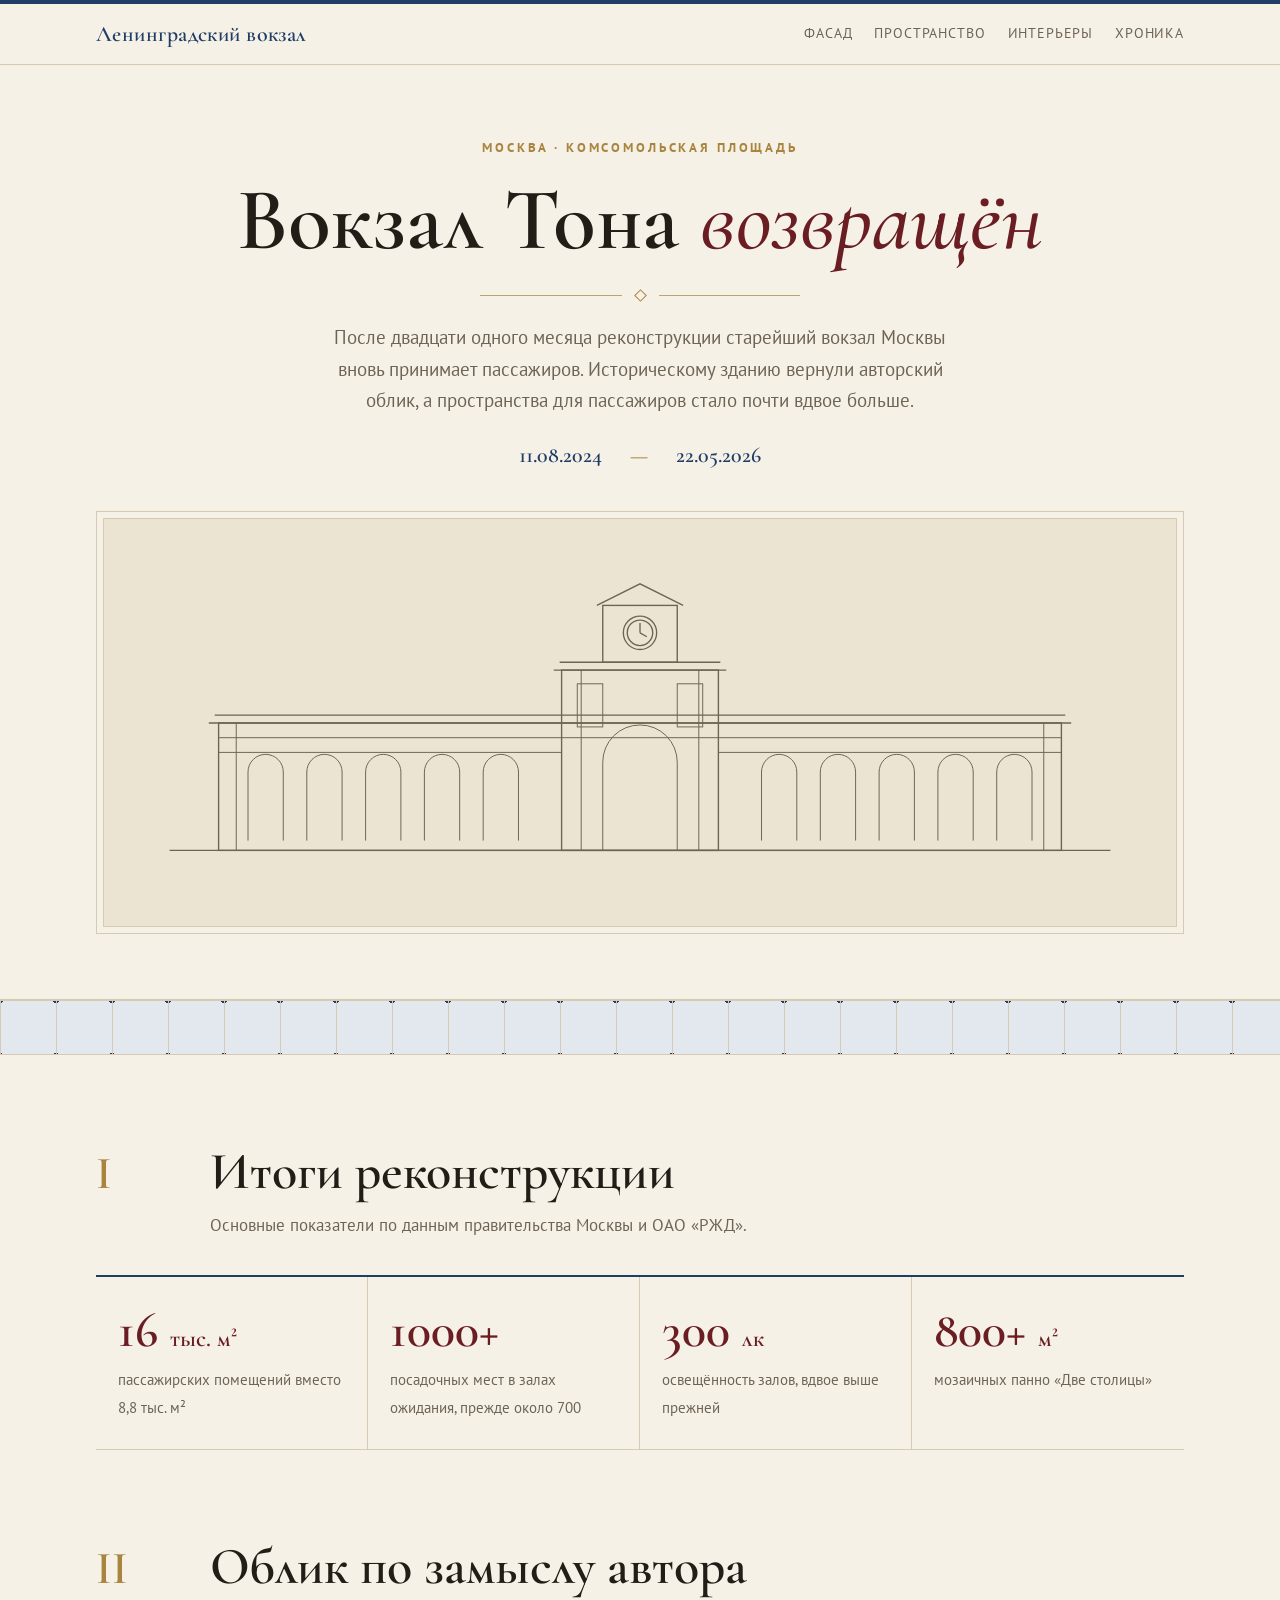
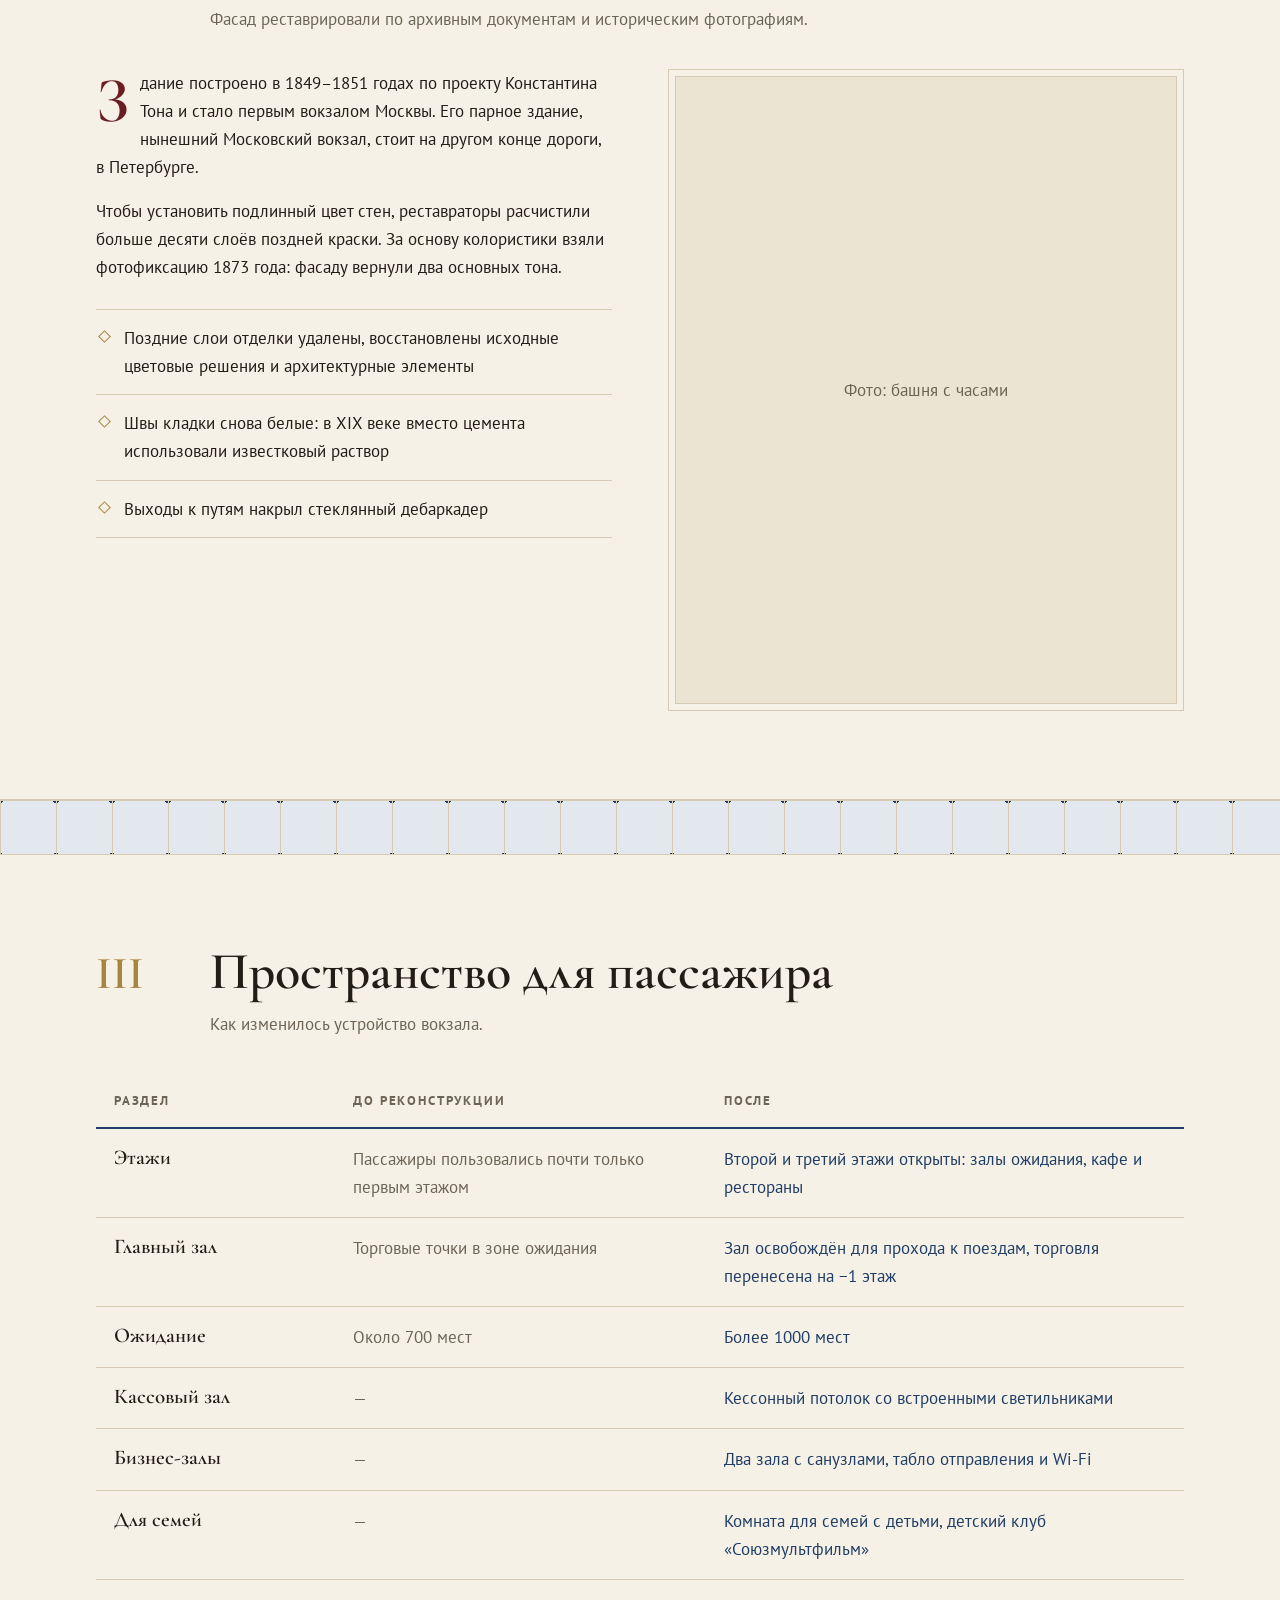
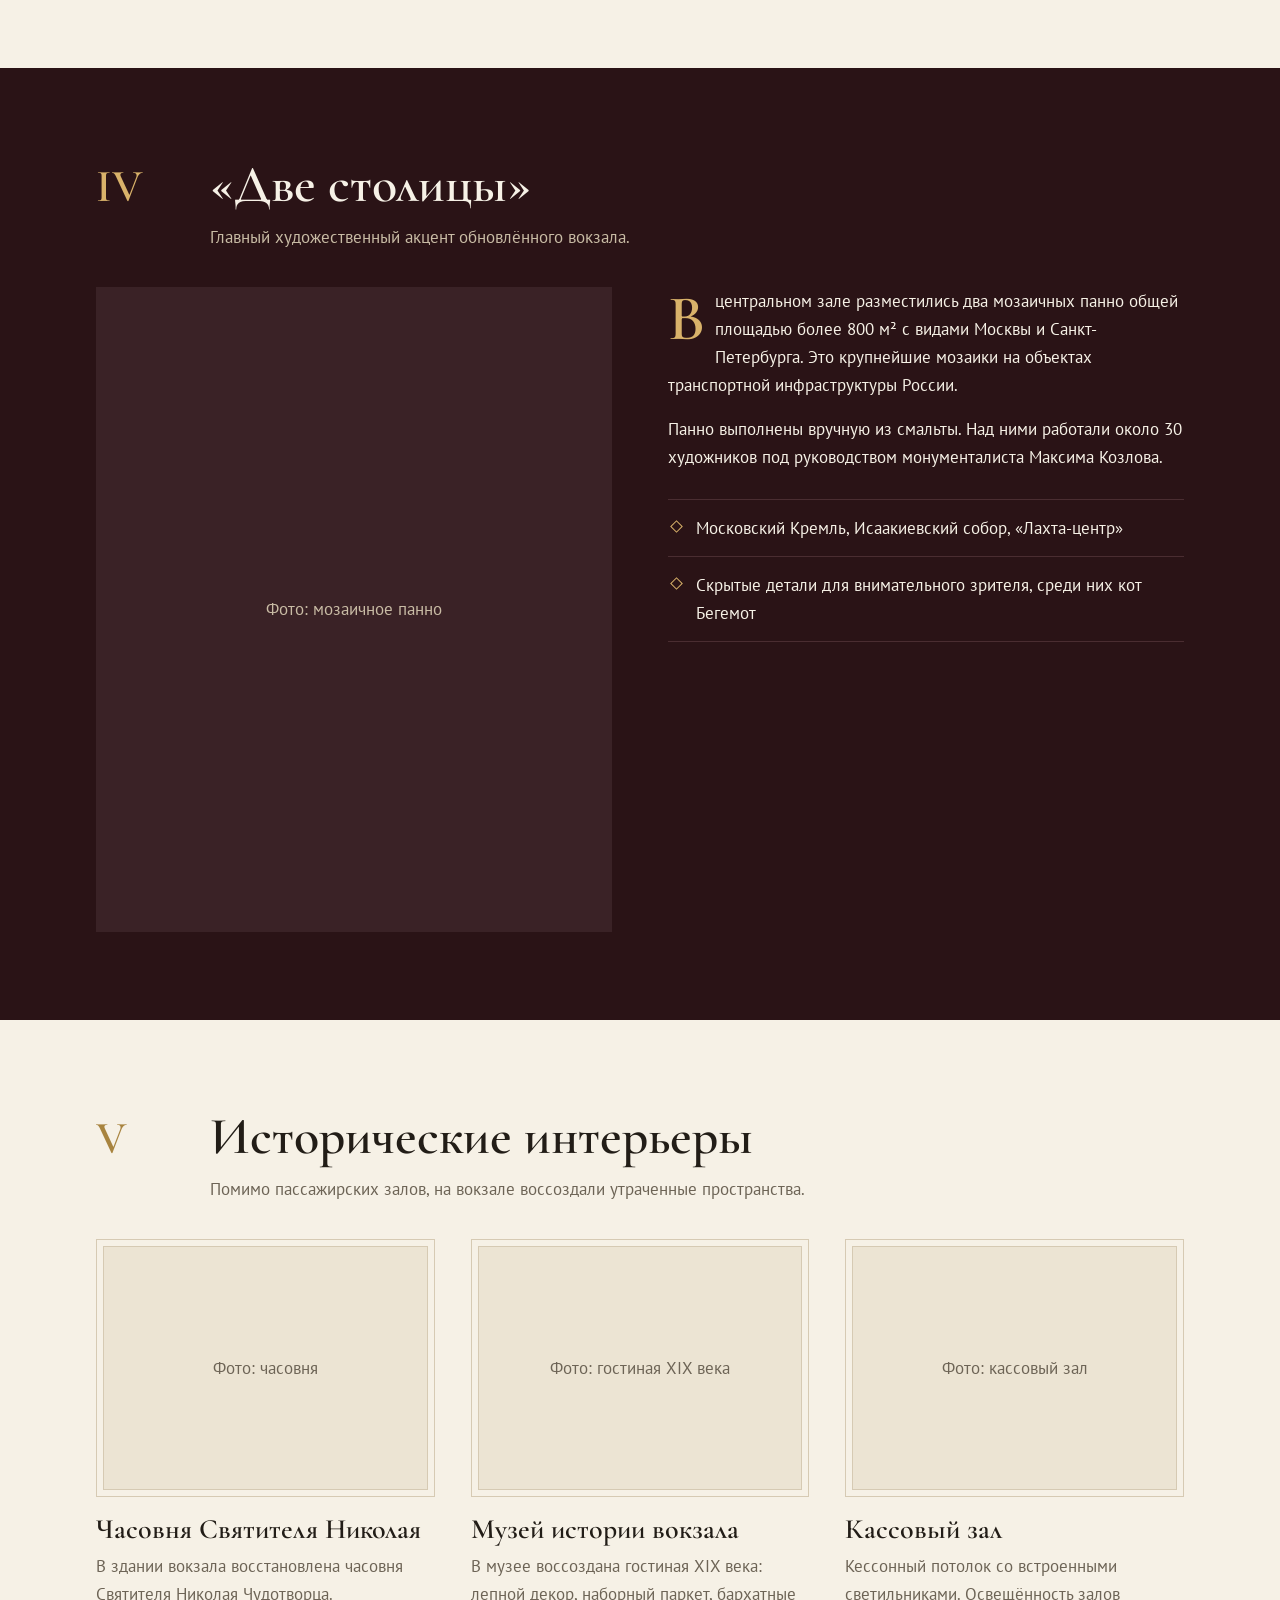
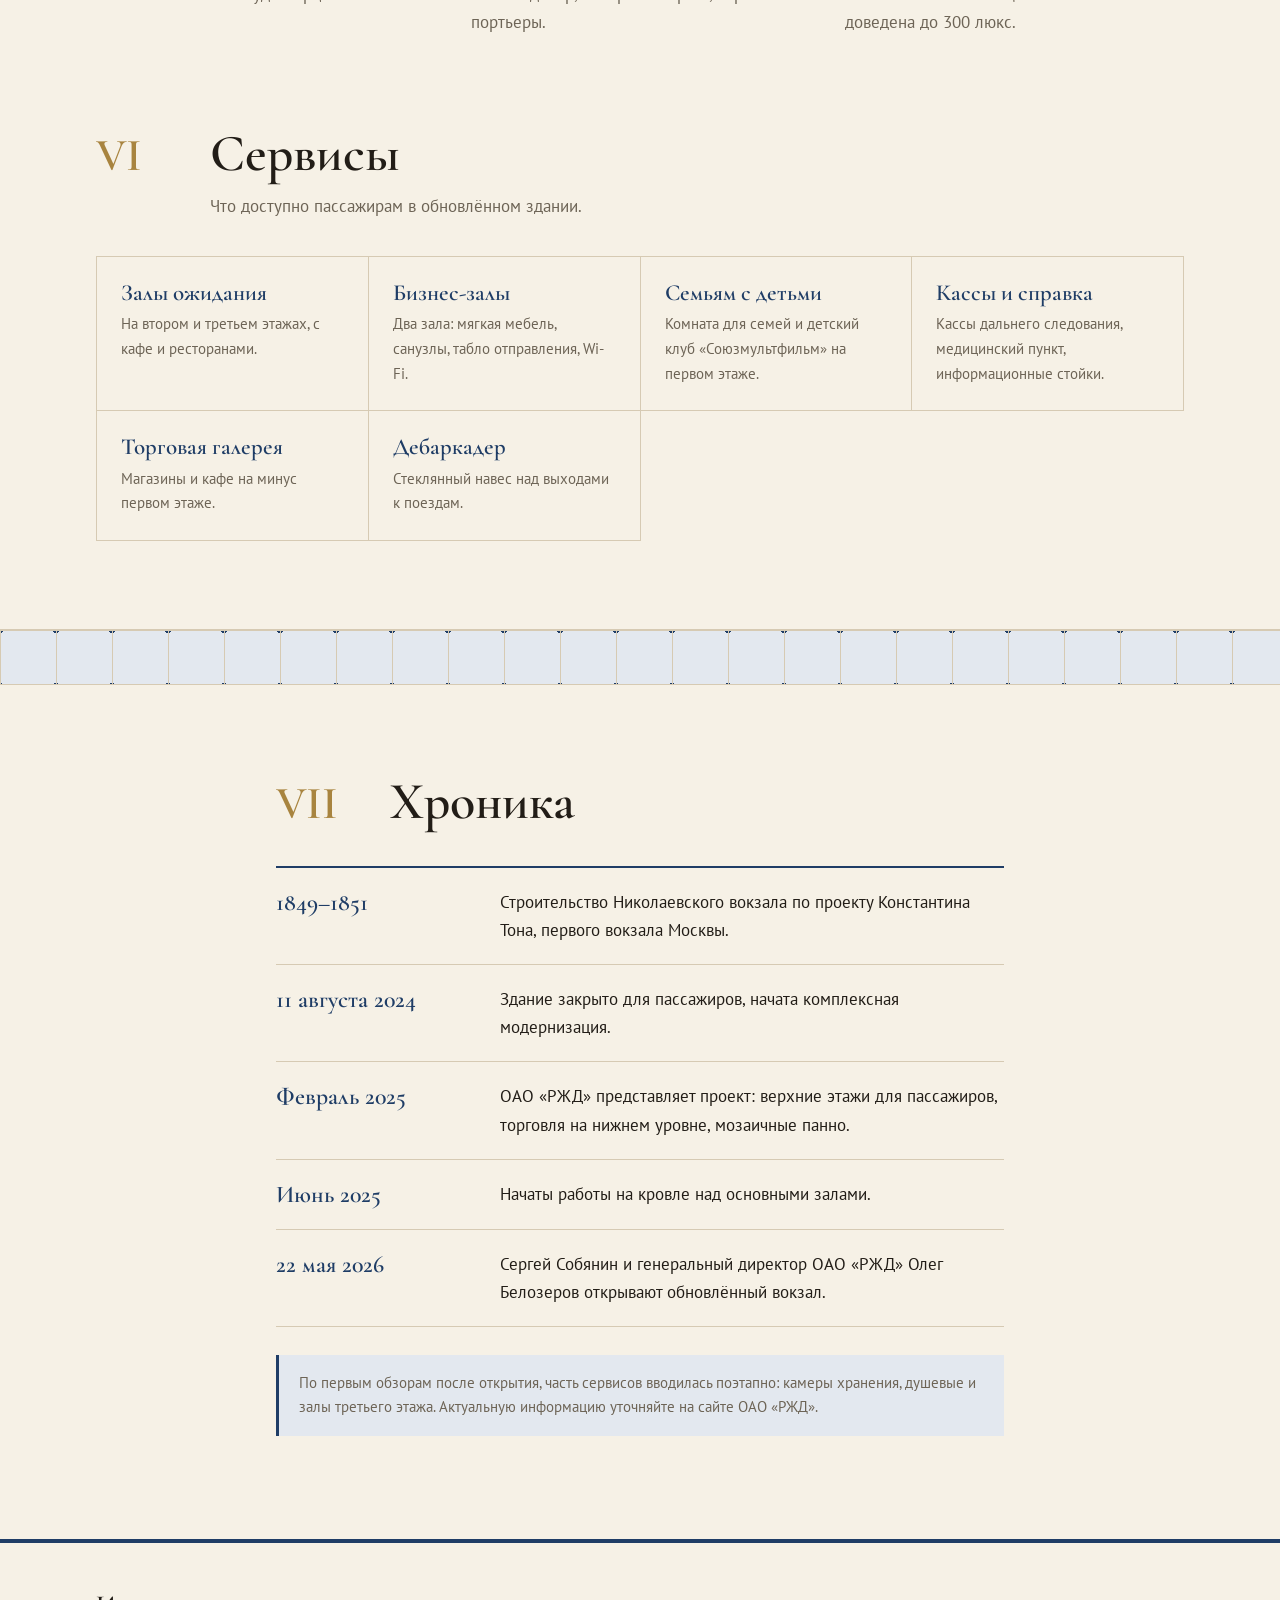
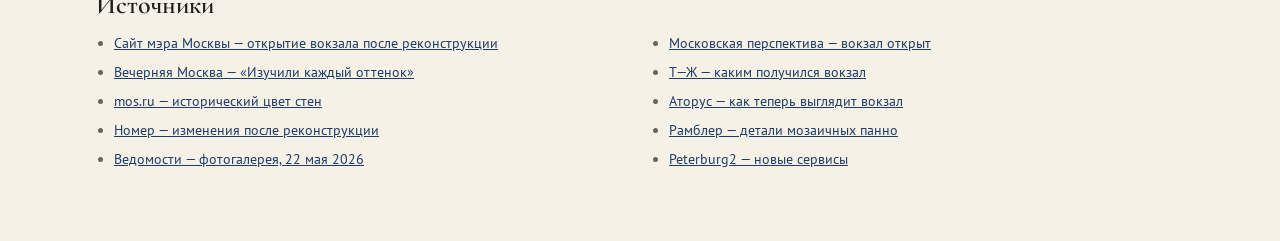
==== commit 1647963b: "Add deep blue accents to classic landing page Co-Authored-By: Claude Opus 5.5 <noreply@anthropic.com" ====
--- a/index.html
+++ b/index.html
@@ -19,6 +19,8 @@
     --gold: #a8843f;
     --on-dark: #f6f1e6;
     --dark: #2a1316;
+    --blue: #1f3d66;
+    --blue-soft: #e3e8ef;
   }
   @media (prefers-color-scheme: dark) {
     :root:not([data-theme="light"]) {
@@ -30,6 +32,8 @@
       --bordeaux: #c46a6f;
       --gold: #cfaa62;
       --dark: #0f0c0a;
+      --blue: #8fb0dc;
+      --blue-soft: #1a2230;
     }
   }
   :root[data-theme="dark"] {
@@ -41,6 +45,8 @@
     --bordeaux: #c46a6f;
     --gold: #cfaa62;
     --dark: #0f0c0a;
+    --blue: #8fb0dc;
+    --blue-soft: #1a2230;
   }
 
   * { box-sizing: border-box; }
@@ -63,12 +69,12 @@
   .orn.center { max-width: 320px; margin-left: auto; margin-right: auto; }
 
   /* Top bar */
-  .top { border-bottom: 1px solid var(--line); }
+  .top { border-top: 4px solid var(--blue); border-bottom: 1px solid var(--line); }
   .top .wrap { display: flex; justify-content: space-between; align-items: center; height: 60px; gap: 16px; }
-  .brand { font: 600 22px "Cormorant Garamond", serif; letter-spacing: .02em; }
+  .brand { font: 600 22px "Cormorant Garamond", serif; letter-spacing: .02em; color: var(--blue); }
   .top nav { display: flex; gap: 22px; font-size: 14px; letter-spacing: .06em; text-transform: uppercase; }
   .top nav a { color: var(--muted); text-decoration: none; }
-  .top nav a:hover { color: var(--bordeaux); }
+  .top nav a:hover { color: var(--blue); }
   @media (max-width: 760px) { .top nav { display: none; } }
 
   /* Hero */
@@ -76,7 +82,7 @@
   .hero h1 { font-size: clamp(42px, 7vw, 88px); font-weight: 600; margin: 14px 0 0; }
   .hero h1 em { font-style: italic; color: var(--bordeaux); font-weight: 500; }
   .hero .sub { max-width: 640px; margin: 0 auto; color: var(--muted); font-size: 19px; }
-  .dates { display: inline-flex; gap: 28px; margin-top: 26px; font: 600 22px "Cormorant Garamond", serif; color: var(--bordeaux); }
+  .dates { display: inline-flex; gap: 28px; margin-top: 26px; font: 600 22px "Cormorant Garamond", serif; color: var(--blue); }
   .dates span + span::before { content: "—"; margin-right: 28px; color: var(--gold); }
 
   /* Photo slot: image from img/ if present, otherwise an engraving-style placeholder */
@@ -96,8 +102,8 @@
     background:
       linear-gradient(90deg, var(--line) 1px, transparent 1px) 0 0 / 56px 56px,
       linear-gradient(var(--line) 1px, transparent 1px) 0 0 / 56px 56px,
-      radial-gradient(circle at 50% 50%, var(--gold) 0 2px, transparent 2.5px) 0 0 / 56px 56px,
-      var(--stone);
+      radial-gradient(circle at 50% 50%, var(--blue) 0 3px, transparent 3.5px) 28px 28px / 56px 56px,
+      var(--blue-soft);
   }
 
   section { padding: 88px 0; }
@@ -108,7 +114,7 @@
   @media (max-width: 640px) { .sec-head { grid-template-columns: 1fr; } .sec-head p { grid-column: 1; } .sec-head .no { font-size: 34px; margin-bottom: 6px; } }
 
   /* Figures */
-  .figures { display: grid; grid-template-columns: repeat(4, 1fr); border-top: 2px solid var(--ink); border-bottom: 1px solid var(--line); }
+  .figures { display: grid; grid-template-columns: repeat(4, 1fr); border-top: 2px solid var(--blue); border-bottom: 1px solid var(--line); }
   .figures div { padding: 28px 22px; border-right: 1px solid var(--line); }
   .figures div:last-child { border-right: 0; }
   .figures b { display: block; font: 600 50px/1 "Cormorant Garamond", serif; color: var(--bordeaux); margin-bottom: 10px; }
@@ -130,9 +136,10 @@
   /* Comparison table */
   .table { width: 100%; border-collapse: collapse; }
   .table th, .table td { text-align: left; padding: 16px 18px; border-bottom: 1px solid var(--line); vertical-align: top; }
-  .table thead th { border-bottom: 2px solid var(--ink); font-size: 13px; letter-spacing: .14em; text-transform: uppercase; color: var(--muted); }
+  .table thead th { border-bottom: 2px solid var(--blue); font-size: 13px; letter-spacing: .14em; text-transform: uppercase; color: var(--muted); }
   .table td:first-child { font: 600 21px "Cormorant Garamond", serif; width: 22%; }
   .table td:nth-child(2) { color: var(--muted); }
+  .table td:last-child { color: var(--blue); }
   @media (max-width: 640px) {
     .table thead { display: none; }
     .table tr { display: block; border-bottom: 1px solid var(--line); padding: 12px 0; }
@@ -161,19 +168,20 @@
   /* Services */
   .services { display: grid; grid-template-columns: repeat(auto-fit, minmax(240px, 1fr)); border-top: 1px solid var(--line); border-left: 1px solid var(--line); }
   .services div { padding: 24px; border-right: 1px solid var(--line); border-bottom: 1px solid var(--line); }
-  .services h3 { font-size: 23px; margin-bottom: 6px; }
+  .services h3 { font-size: 23px; margin-bottom: 6px; color: var(--blue); }
   .services p { margin: 0; color: var(--muted); font-size: 15px; }
 
   /* Chronicle */
   .chron { list-style: none; margin: 0; padding: 0; }
   .chron li { display: grid; grid-template-columns: 200px 1fr; gap: 24px; padding: 20px 0; border-bottom: 1px solid var(--line); }
-  .chron li:first-child { border-top: 2px solid var(--ink); }
-  .chron time { font: 600 24px "Cormorant Garamond", serif; color: var(--bordeaux); }
+  .chron li:first-child { border-top: 2px solid var(--blue); }
+  .chron time { font: 600 24px "Cormorant Garamond", serif; color: var(--blue); }
   .chron p { margin: 0; }
   @media (max-width: 600px) { .chron li { grid-template-columns: 1fr; gap: 4px; } }
-  .note { margin-top: 28px; padding: 16px 20px; background: var(--stone); border-left: 2px solid var(--gold); color: var(--muted); font-size: 15px; }
-
-  footer { border-top: 1px solid var(--line); padding: 48px 0 64px; font-size: 14px; color: var(--muted); }
+  .note { margin-top: 28px; padding: 16px 20px; background: var(--blue-soft); border-left: 3px solid var(--blue); color: var(--muted); font-size: 15px; }
+
+  footer a { color: var(--blue); }
+  footer { border-top: 4px solid var(--blue); padding: 48px 0 64px; font-size: 14px; color: var(--muted); }
   footer h2 { font-size: 26px; color: var(--ink); margin-bottom: 12px; }
   footer ul { padding-left: 18px; margin: 0; columns: 2; column-gap: 40px; }
   @media (max-width: 760px) { footer ul { columns: 1; } }
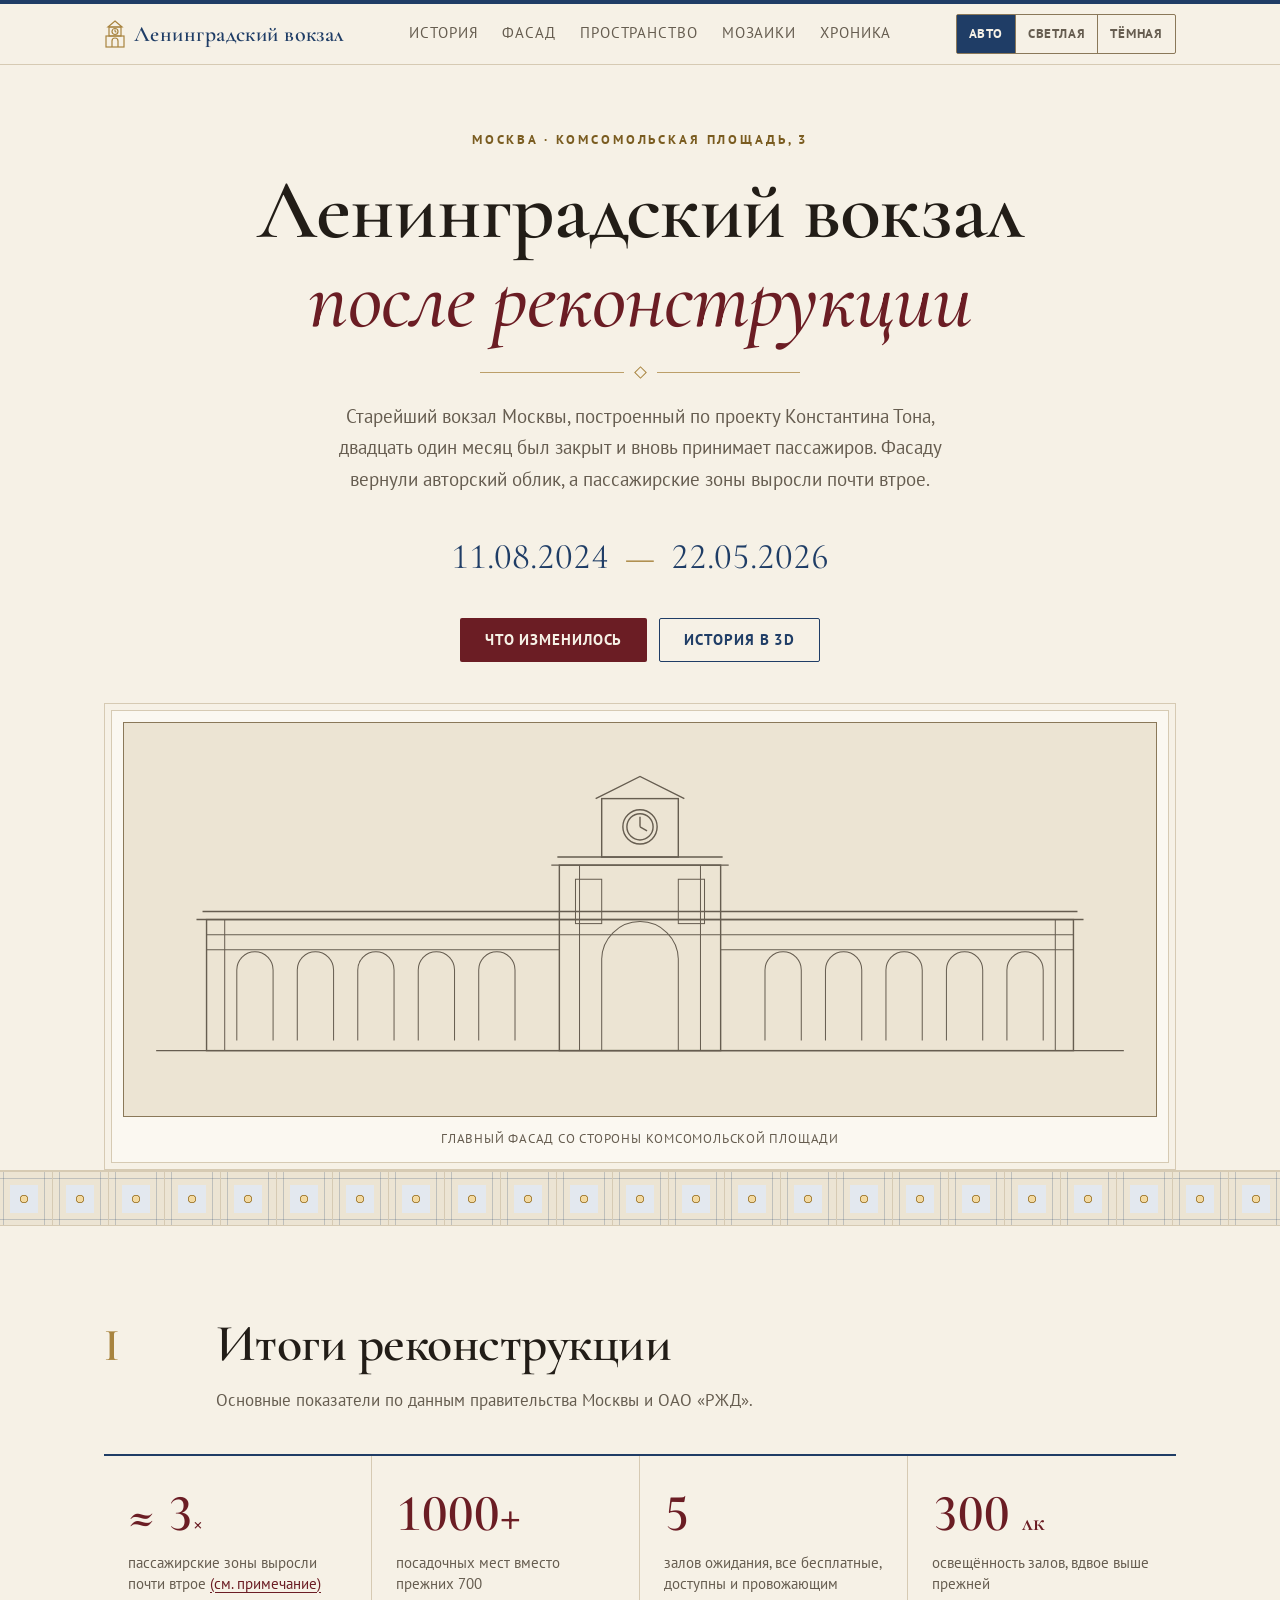
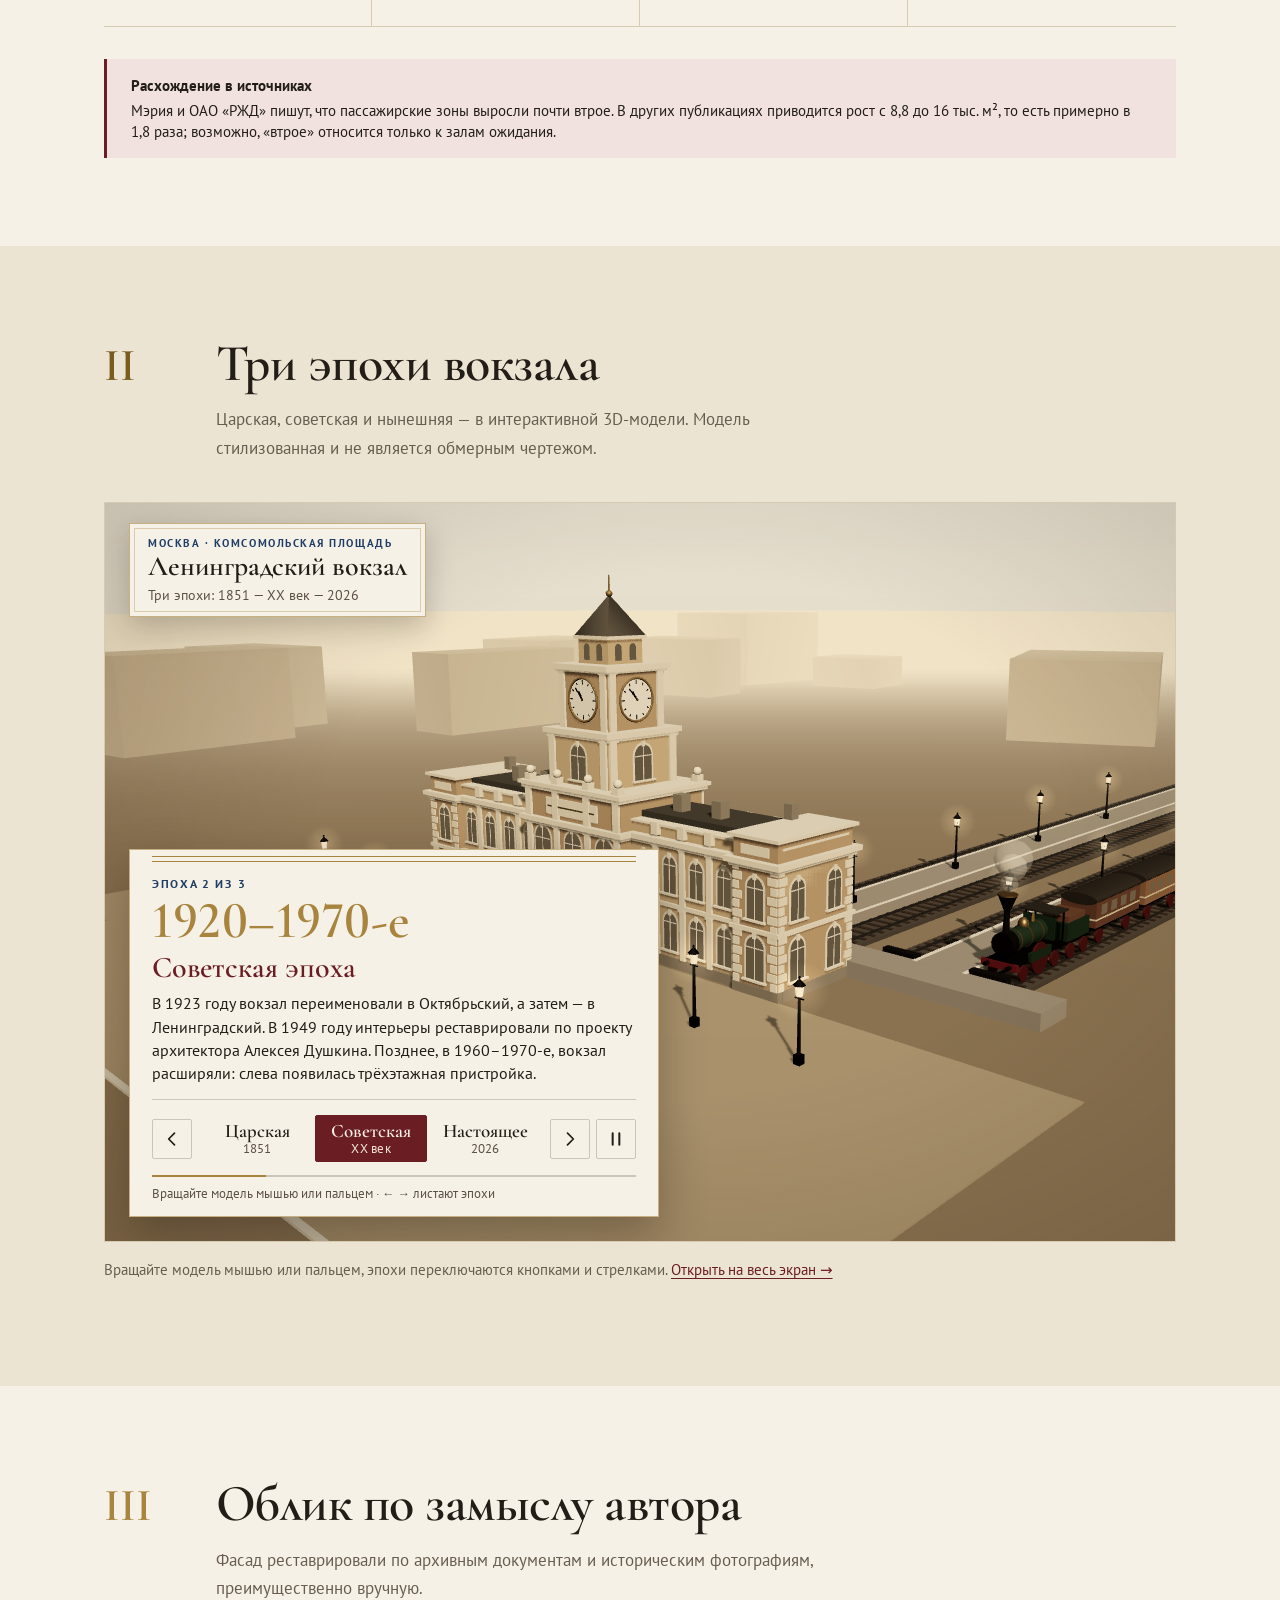
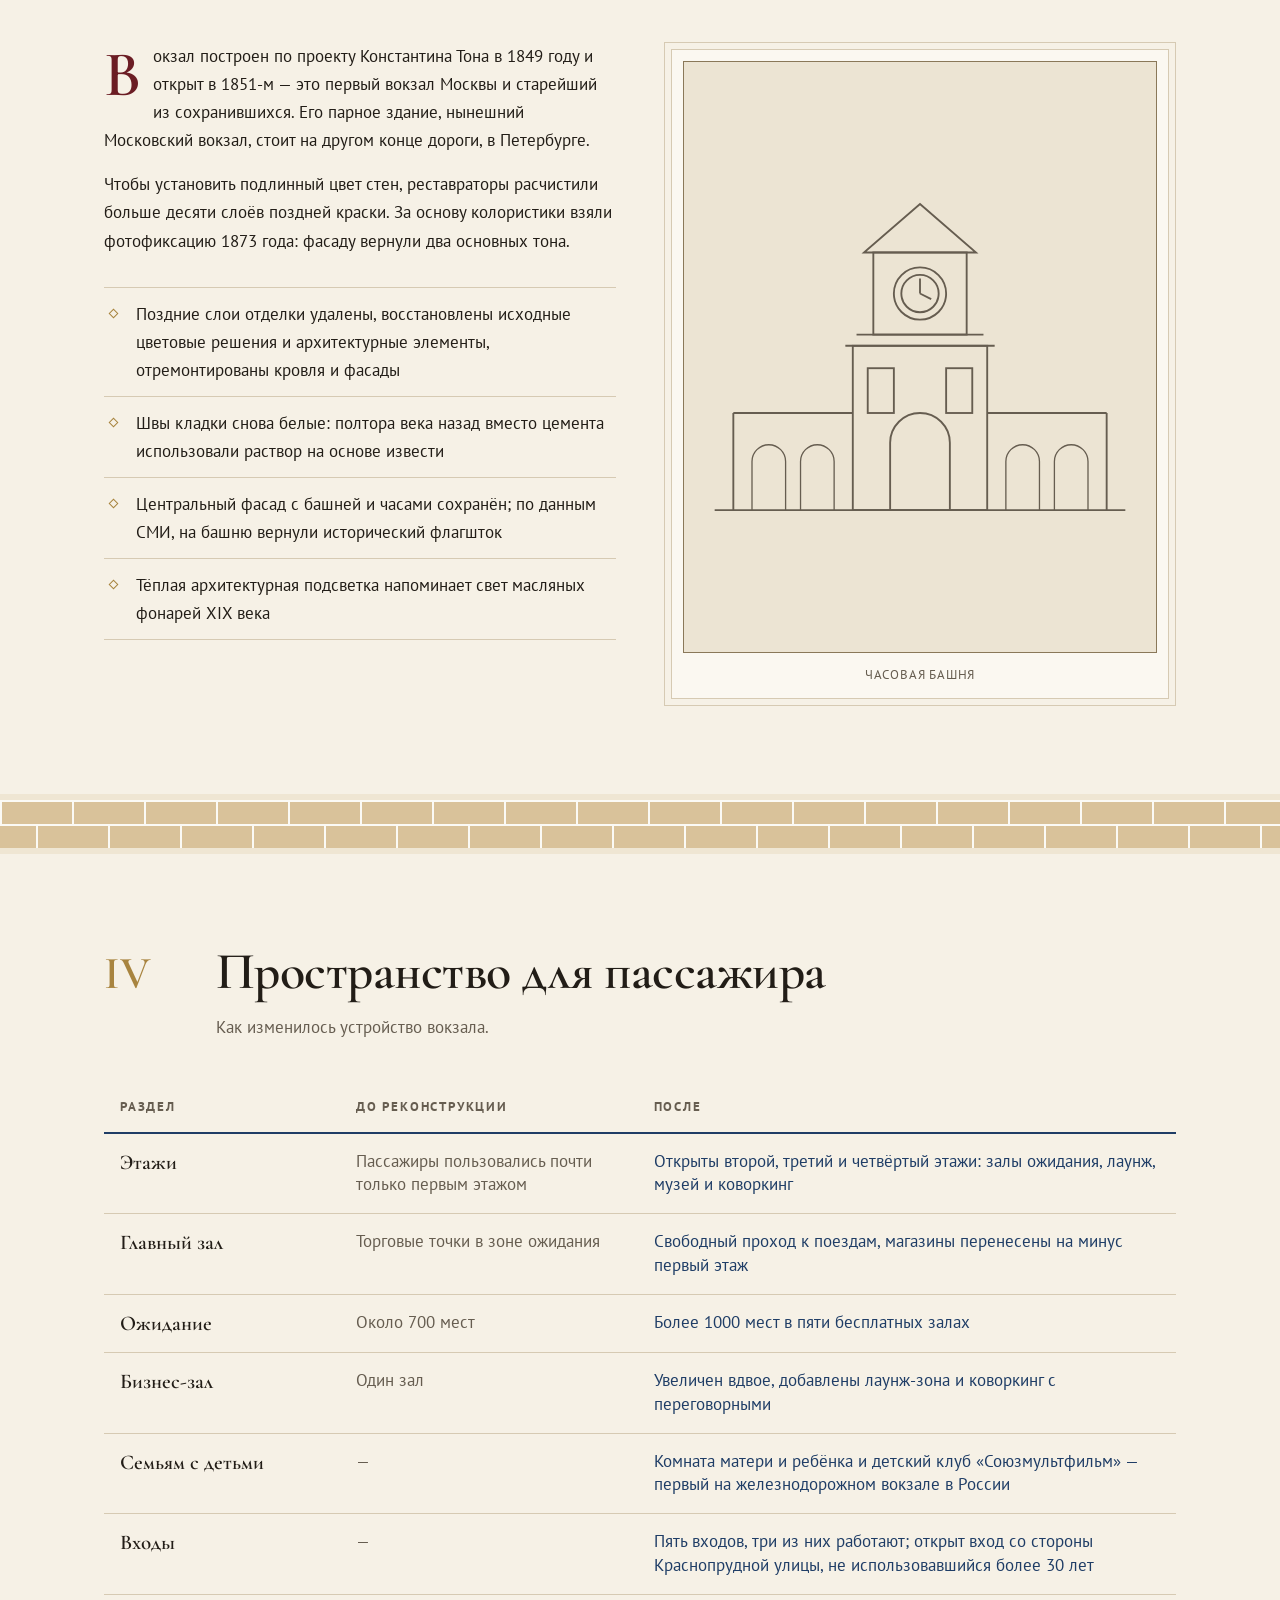
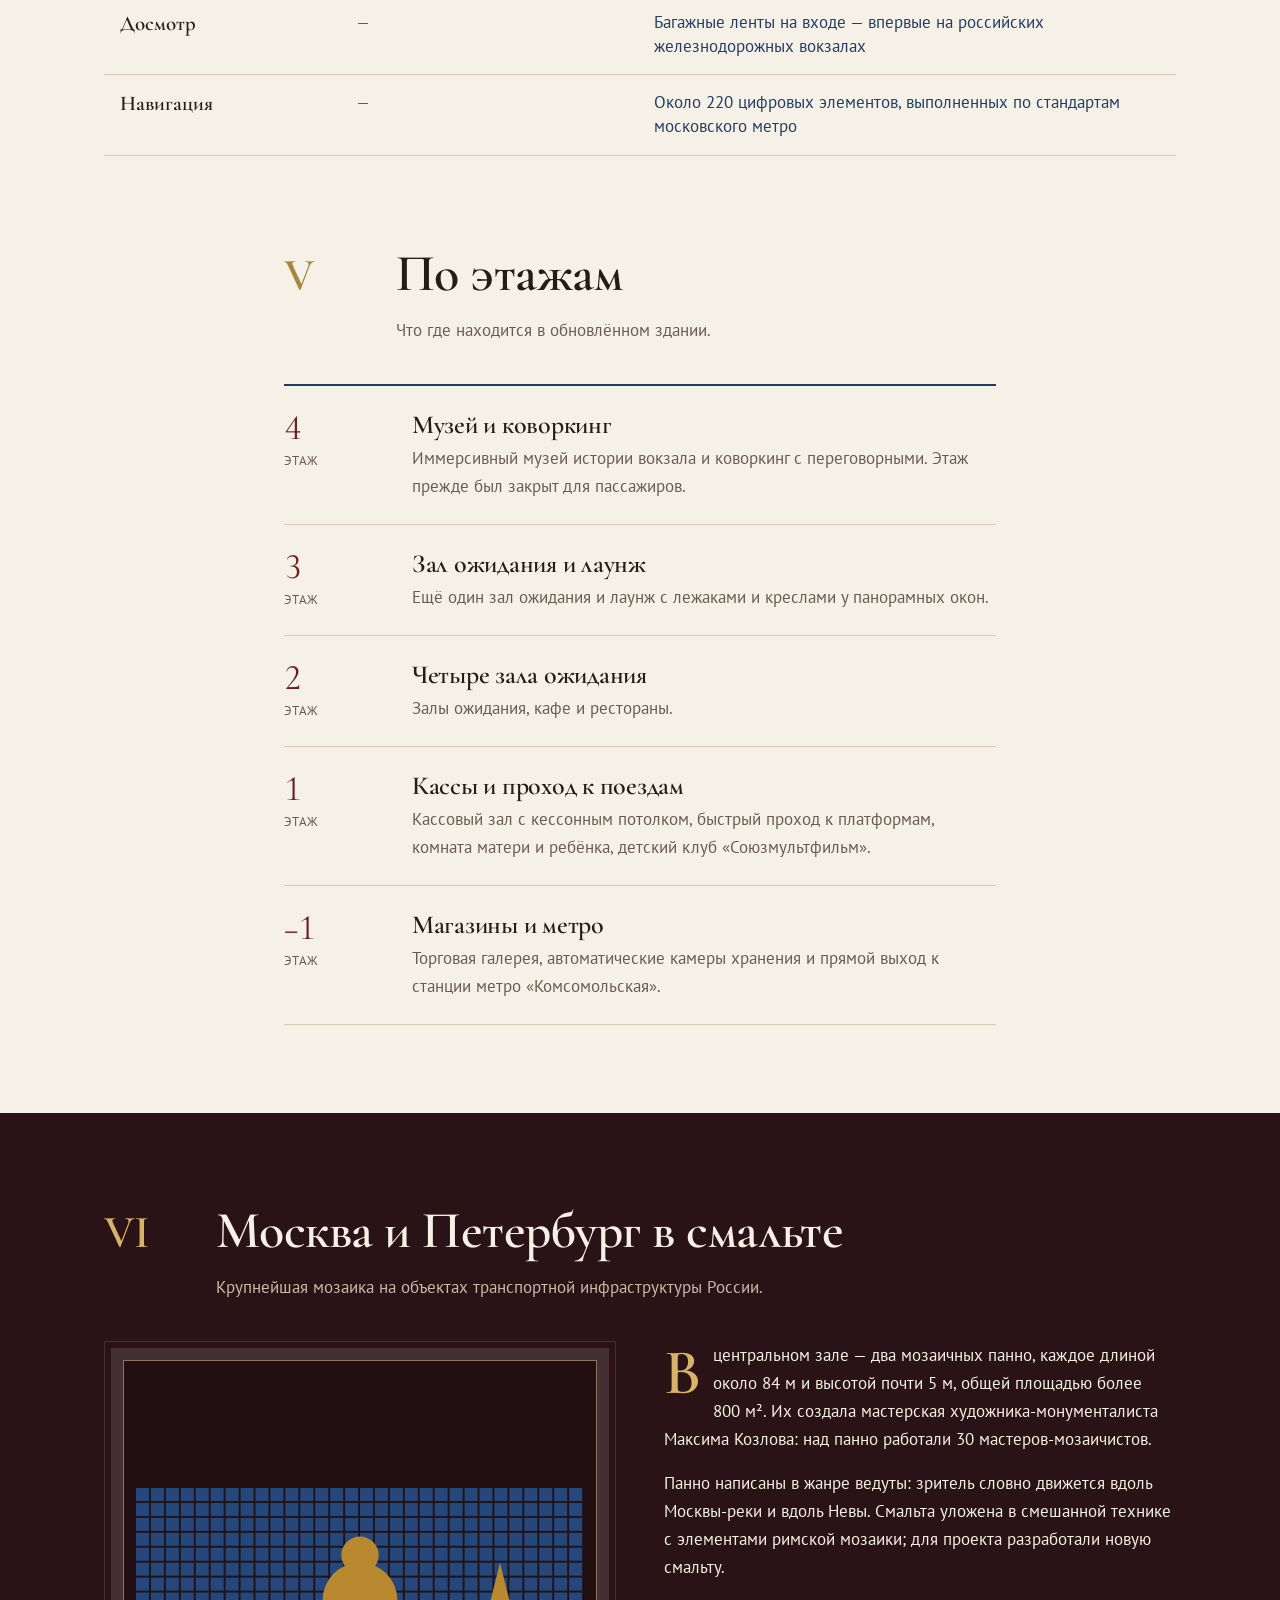
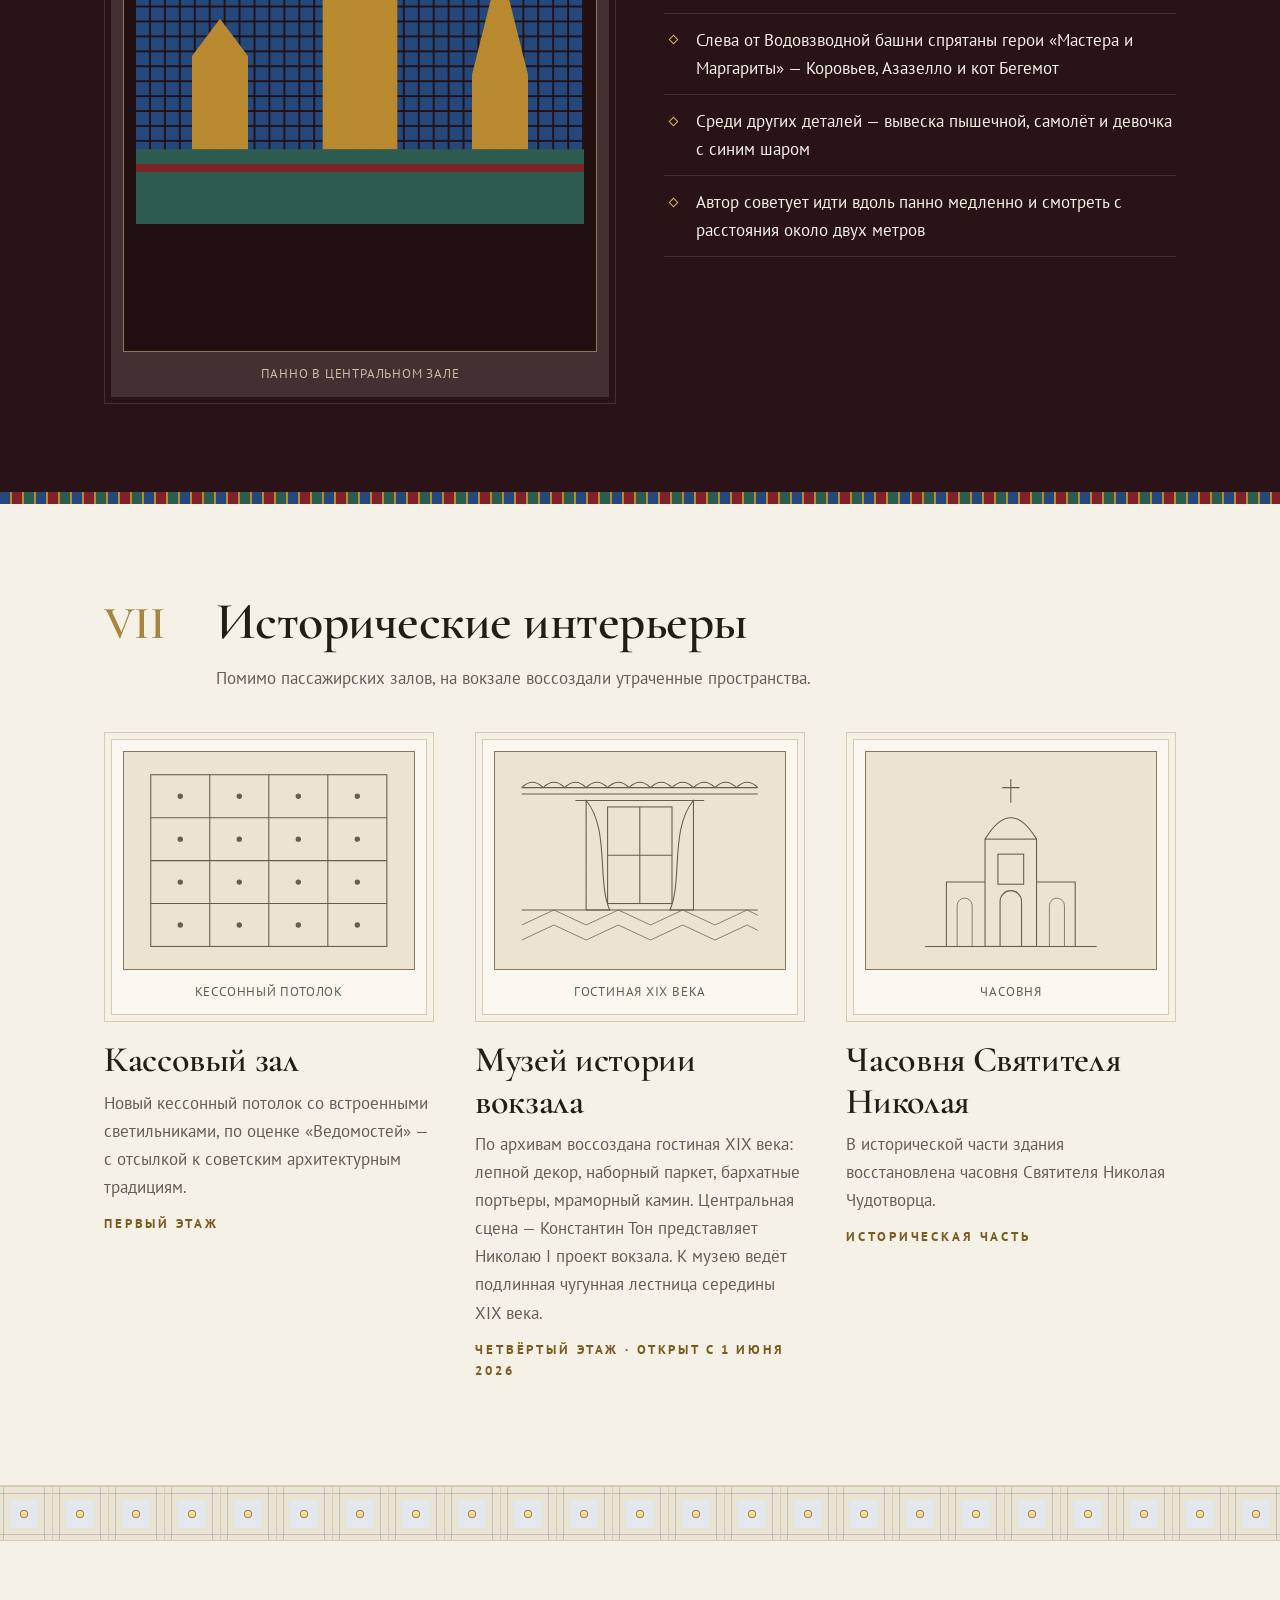
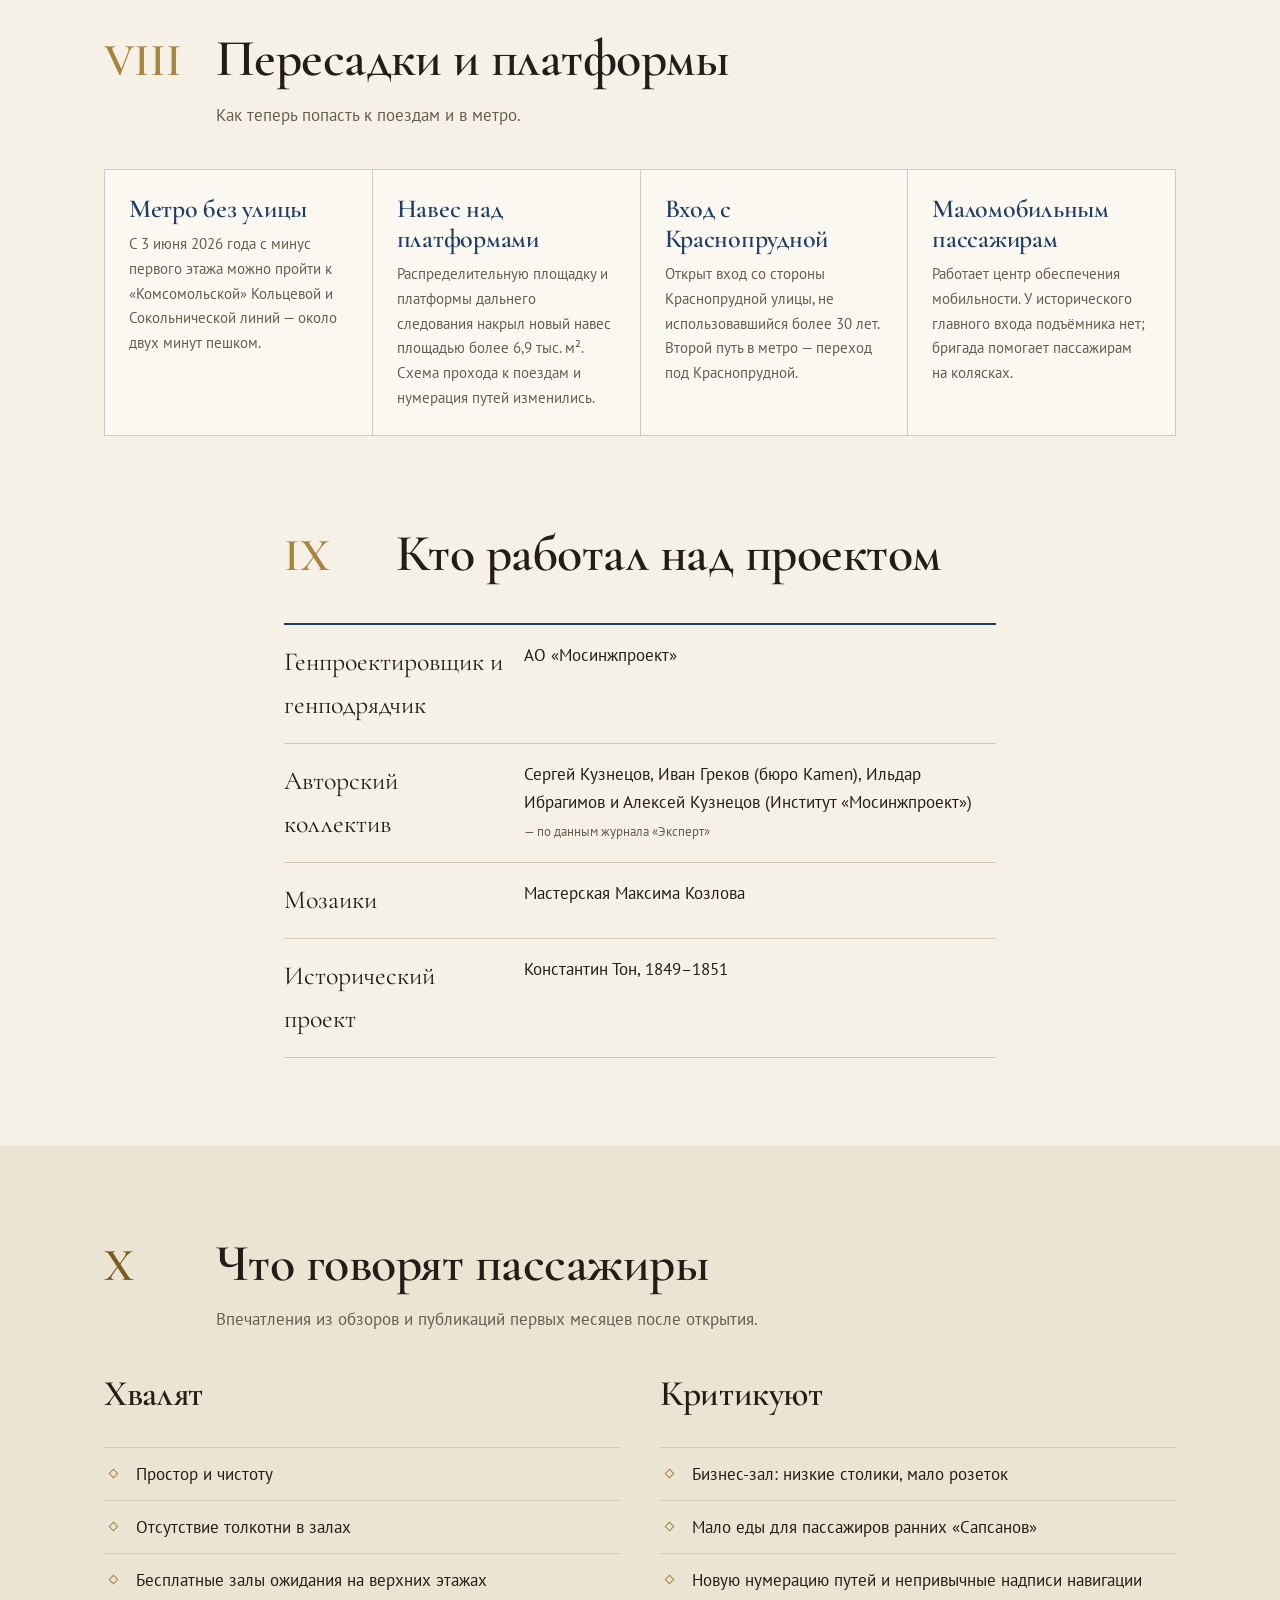
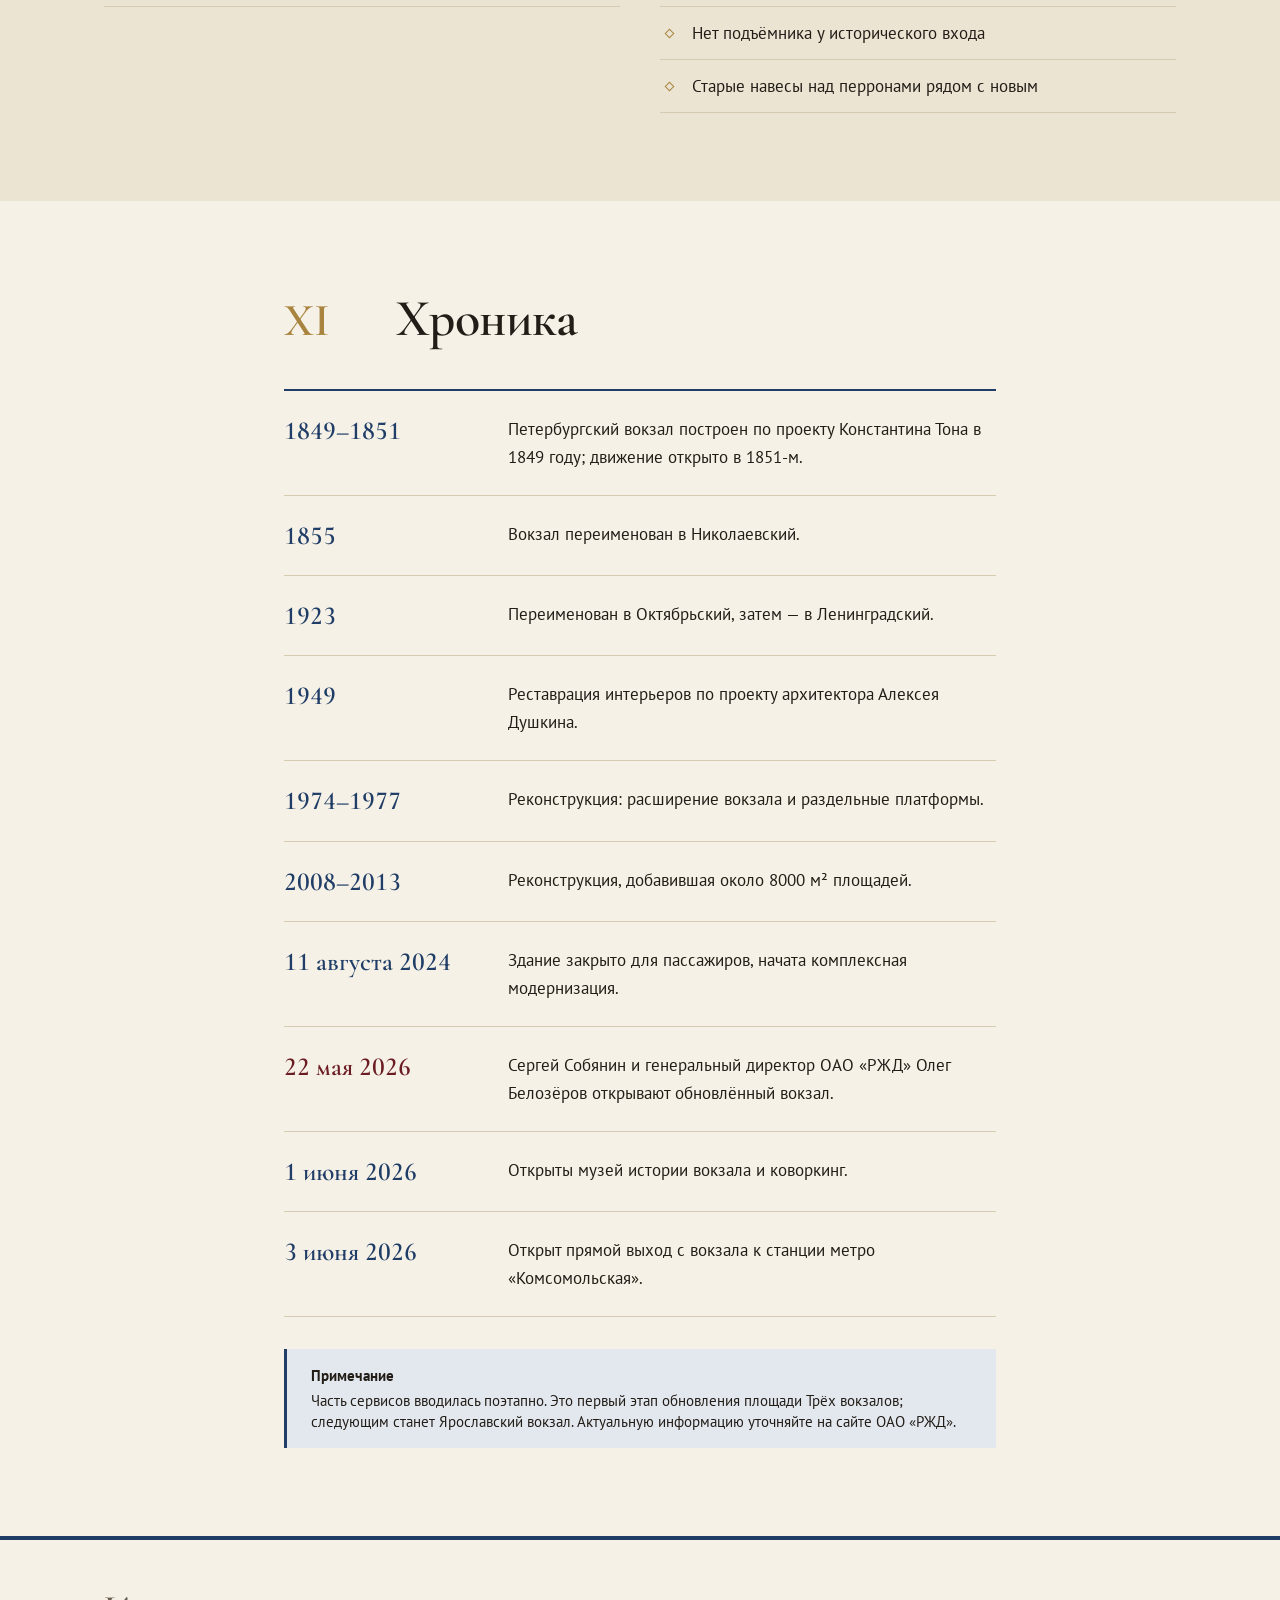
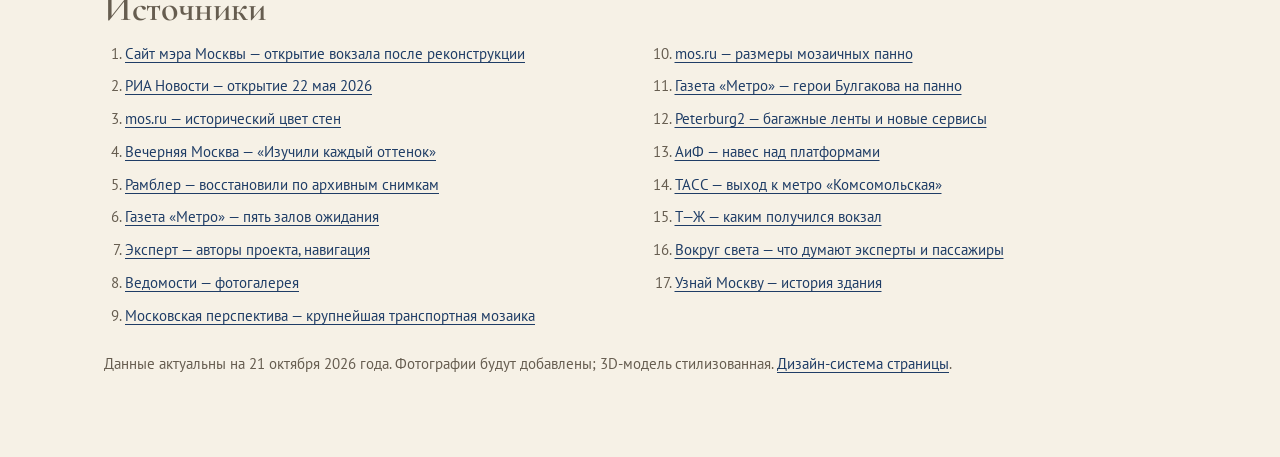
==== commit 46da2cd1: "Build final landing page on design system with researched facts and 3D carousel Co-Authored-By: Clau" ====
--- a/index.html
+++ b/index.html
@@ -3,409 +3,569 @@
 <head>
 <meta charset="utf-8">
 <meta name="viewport" content="width=device-width, initial-scale=1">
-<title>Ленинградский вокзал</title>
-<meta name="description" content="Реконструкция Ленинградского вокзала Москвы 2024–2026: что изменилось и что восстановили">
+<title>Ленинградский вокзал после реконструкции 2024–2026</title>
+<meta name="description" content="Что изменилось на Ленинградском вокзале Москвы после реконструкции 2024–2026: фасад Тона по снимку 1873 года, залы ожидания, мозаики, музей и пересадки.">
+<meta name="theme-color" content="#f6f1e6" media="(prefers-color-scheme: light)">
+<meta name="theme-color" content="#16120f" media="(prefers-color-scheme: dark)">
+<meta property="og:type" content="article">
+<meta property="og:locale" content="ru_RU">
+<meta property="og:title" content="Ленинградский вокзал после реконструкции">
+<meta property="og:description" content="Старейший вокзал Москвы снова открыт: фасад Тона по снимку 1873 года, пять залов ожидания, мозаики «Москва» и «Петербург», музей и прямой выход в метро.">
+<meta name="twitter:card" content="summary_large_image">
+<link rel="icon" href="data:image/svg+xml,%3Csvg xmlns='http://www.w3.org/2000/svg' viewBox='0 0 22 28'%3E%3Cg fill='none' stroke='%236b1d24' stroke-width='1.6'%3E%3Cpath d='M11 1 18 7H4Z'/%3E%3Crect x='5' y='7' width='12' height='9'/%3E%3Ccircle cx='11' cy='11.5' r='3'/%3E%3Crect x='2' y='16' width='18' height='11'/%3E%3C/g%3E%3C/svg%3E">
+<script>
+  /* Тема до первой отрисовки: без мигания */
+  (function () {
+    try {
+      var t = localStorage.getItem("lv-theme");
+      if (t === "light" || t === "dark") document.documentElement.setAttribute("data-theme", t);
+    } catch (e) {}
+  })();
+</script>
 <link rel="preconnect" href="https://fonts.googleapis.com">
 <link rel="preconnect" href="https://fonts.gstatic.com" crossorigin>
-<link href="https://fonts.googleapis.com/css2?family=Cormorant+Garamond:wght@500;600;700&family=PT+Sans:wght@400;700&display=swap" rel="stylesheet">
+<link href="https://fonts.googleapis.com/css2?family=Cormorant+Garamond:ital,wght@0,500;0,600;0,700;1,500&family=PT+Sans:ital,wght@0,400;0,700;1,400&display=swap" rel="stylesheet">
+<link rel="stylesheet" href="design-system/tokens.css">
+<link rel="stylesheet" href="design-system/components.css">
+<script type="application/ld+json">
+{
+  "@context": "https://schema.org",
+  "@graph": [
+    {
+      "@type": "TrainStation",
+      "@id": "#station",
+      "name": "Ленинградский вокзал",
+      "alternateName": ["Николаевский вокзал", "Петербургский вокзал"],
+      "additionalType": "https://schema.org/LandmarksOrHistoricalBuildings",
+      "address": {
+        "@type": "PostalAddress",
+        "streetAddress": "Комсомольская площадь, 3",
+        "addressLocality": "Москва",
+        "addressCountry": "RU"
+      },
+      "sameAs": "https://ru.wikipedia.org/wiki/Ленинградский_вокзал"
+    },
+    {
+      "@type": "Article",
+      "headline": "Ленинградский вокзал после реконструкции 2024–2026",
+      "inLanguage": "ru",
+      "dateModified": "2026-10-21",
+      "about": { "@id": "#station" }
+    }
+  ]
+}
+</script>
 <style>
-  :root {
-    --paper: #f6f1e6;
-    --stone: #ece4d3;
-    --ink: #221d17;
-    --muted: #6d6456;
-    --line: #d6cab3;
-    --bordeaux: #6b1d24;
-    --gold: #a8843f;
-    --on-dark: #f6f1e6;
-    --dark: #2a1316;
-    --blue: #1f3d66;
-    --blue-soft: #e3e8ef;
+  /* Страничные надстройки над дизайн-системой */
+  .hero { text-align: center; padding: var(--sp-9) 0 0; }
+  .hero h1 em { font-style: italic; font-weight: var(--fw-medium); color: var(--accent); }
+  .hero .lead { margin-inline: auto; }
+  .hero-dates {
+    display: flex; justify-content: center; align-items: baseline; gap: var(--sp-4);
+    margin: var(--sp-6) 0 0; font-family: var(--font-display); font-size: var(--fs-xl);
+    color: var(--accent-2); font-variant-numeric: lining-nums tabular-nums;
   }
-  @media (prefers-color-scheme: dark) {
-    :root:not([data-theme="light"]) {
-      --paper: #16120f;
-      --stone: #201b16;
-      --ink: #eee6d6;
-      --muted: #a89d8b;
-      --line: #3b332a;
-      --bordeaux: #c46a6f;
-      --gold: #cfaa62;
-      --dark: #0f0c0a;
-      --blue: #8fb0dc;
-      --blue-soft: #1a2230;
-    }
+  .hero-dates span[aria-hidden] { color: var(--ornament); }
+  .hero-actions { display: flex; flex-wrap: wrap; justify-content: center; gap: var(--sp-3); margin-top: var(--sp-6); }
+  .hero-photo { margin-top: var(--sp-8); }
+  .hero-photo .ph { aspect-ratio: 21 / 8; }
+  @media (max-width: 640px) { .hero-photo .ph { aspect-ratio: 4 / 3; } }
+
+  .two { display: grid; grid-template-columns: 1fr 1fr; gap: var(--sp-8); align-items: start; }
+  @media (max-width: 820px) { .two { grid-template-columns: 1fr; gap: var(--sp-6); } }
+  .two .ph { aspect-ratio: 4 / 5; }
+  @media (max-width: 820px) { .two .ph { aspect-ratio: 4 / 3; } }
+
+  /* Встроенная 3D-карусель */
+  .carousel-frame { border: var(--bw-hair) solid var(--rule); background: var(--bg-alt); }
+  .carousel-frame iframe { display: block; width: 100%; height: min(82svh, 760px); min-height: 560px; border: 0; }
+  .carousel-more { margin-top: var(--sp-4); font-size: var(--fs-sm); color: var(--text-muted); }
+
+  /* Поэтажный план */
+  .floors { margin: 0; padding: 0; list-style: none; border-top: var(--bw-rule) solid var(--accent-2); }
+  .floors li { display: grid; grid-template-columns: 6.5rem 1fr; gap: var(--sp-5); padding: var(--sp-5) 0; border-bottom: var(--bw-hair) solid var(--rule); }
+  .floors .lvl { font-family: var(--font-display); font-size: var(--fs-xl); color: var(--accent); line-height: 1; font-variant-numeric: lining-nums tabular-nums; }
+  .floors .lvl small { display: block; font-family: var(--font-text); font-size: var(--fs-xs); letter-spacing: var(--tr-wide); text-transform: uppercase; color: var(--text-muted); margin-top: var(--sp-2); }
+  .floors h3 { font-size: var(--fs-lg); margin: 0 0 var(--sp-1); }
+  .floors p { margin: 0; color: var(--text-muted); }
+  @media (max-width: 520px) { .floors li { grid-template-columns: 1fr; gap: var(--sp-2); } }
+
+  /* Карточки-факты (пересадки, авторы, отзывы) */
+  .cells { display: grid; grid-template-columns: repeat(auto-fit, minmax(min(100%, 15rem), 1fr)); border-top: var(--bw-hair) solid var(--rule); border-left: var(--bw-hair) solid var(--rule); margin: 0; padding: 0; list-style: none; }
+  .cells > li { padding: var(--sp-5); border-right: var(--bw-hair) solid var(--rule); border-bottom: var(--bw-hair) solid var(--rule); background: var(--surface); }
+  .cells h3 { font-size: var(--fs-lg); margin: 0 0 var(--sp-2); color: var(--accent-2); }
+  .cells p { margin: 0; color: var(--text-muted); font-size: var(--fs-sm); }
+
+  .reviews { display: grid; grid-template-columns: 1fr 1fr; gap: var(--sp-7); }
+  @media (max-width: 760px) { .reviews { grid-template-columns: 1fr; } }
+  .reviews h3 { font-size: var(--fs-xl); margin: 0 0 var(--sp-3); }
+
+  .credits { margin: 0; }
+  .credits div { display: grid; grid-template-columns: 14rem 1fr; gap: var(--sp-4); padding: var(--sp-4) 0; border-bottom: var(--bw-hair) solid var(--rule); }
+  .credits div:first-child { border-top: var(--bw-rule) solid var(--accent-2); }
+  .credits dt { font-family: var(--font-display); font-size: var(--fs-lg); }
+  .credits dd { margin: 0; }
+  @media (max-width: 640px) { .credits div { grid-template-columns: 1fr; gap: var(--sp-1); } }
+
+  .src { color: var(--text-muted); font-size: var(--fs-xs); white-space: nowrap; }
+  .footer ol { padding-left: 1.4em; margin: var(--sp-3) 0 var(--sp-5); columns: 2; column-gap: var(--sp-8); }
+  @media (max-width: 760px) { .footer ol { columns: 1; } }
+  .footer li { margin-bottom: var(--sp-2); break-inside: avoid; overflow-wrap: anywhere; }
+  .footer h2 { font-size: var(--fs-xl); margin: 0; }
+
+  @media print {
+    .carousel-frame, .carousel-more, .hero-actions { display: none !important; }
   }
-  :root[data-theme="dark"] {
-    --paper: #16120f;
-    --stone: #201b16;
-    --ink: #eee6d6;
-    --muted: #a89d8b;
-    --line: #3b332a;
-    --bordeaux: #c46a6f;
-    --gold: #cfaa62;
-    --dark: #0f0c0a;
-    --blue: #8fb0dc;
-    --blue-soft: #1a2230;
-  }
-
-  * { box-sizing: border-box; }
-  html { scroll-behavior: smooth; }
-  body {
-    margin: 0; background: var(--paper); color: var(--ink);
-    font: 17px/1.65 "PT Sans", system-ui, sans-serif;
-  }
-  h1, h2, h3 { font-family: "Cormorant Garamond", Georgia, serif; font-weight: 600; line-height: 1.1; margin: 0; }
-  a { color: var(--bordeaux); }
-  .wrap { max-width: 1120px; margin: 0 auto; padding: 0 16px; }
-  .narrow { max-width: 760px; }
-
-  .kicker { font-size: 13px; letter-spacing: .22em; text-transform: uppercase; color: var(--gold); font-weight: 700; }
-
-  /* Ornamental rule: hairline with a lozenge */
-  .orn { display: flex; align-items: center; gap: 14px; color: var(--gold); margin: 22px 0; }
-  .orn::before, .orn::after { content: ""; flex: 1; height: 1px; background: currentColor; opacity: .7; }
-  .orn i { width: 9px; height: 9px; border: 1px solid currentColor; transform: rotate(45deg); }
-  .orn.center { max-width: 320px; margin-left: auto; margin-right: auto; }
-
-  /* Top bar */
-  .top { border-top: 4px solid var(--blue); border-bottom: 1px solid var(--line); }
-  .top .wrap { display: flex; justify-content: space-between; align-items: center; height: 60px; gap: 16px; }
-  .brand { font: 600 22px "Cormorant Garamond", serif; letter-spacing: .02em; color: var(--blue); }
-  .top nav { display: flex; gap: 22px; font-size: 14px; letter-spacing: .06em; text-transform: uppercase; }
-  .top nav a { color: var(--muted); text-decoration: none; }
-  .top nav a:hover { color: var(--blue); }
-  @media (max-width: 760px) { .top nav { display: none; } }
-
-  /* Hero */
-  .hero { text-align: center; padding: 72px 0 0; }
-  .hero h1 { font-size: clamp(42px, 7vw, 88px); font-weight: 600; margin: 14px 0 0; }
-  .hero h1 em { font-style: italic; color: var(--bordeaux); font-weight: 500; }
-  .hero .sub { max-width: 640px; margin: 0 auto; color: var(--muted); font-size: 19px; }
-  .dates { display: inline-flex; gap: 28px; margin-top: 26px; font: 600 22px "Cormorant Garamond", serif; color: var(--blue); }
-  .dates span + span::before { content: "—"; margin-right: 28px; color: var(--gold); }
-
-  /* Photo slot: image from img/ if present, otherwise an engraving-style placeholder */
-  .ph { position: relative; margin: 0; background: var(--stone); overflow: hidden; }
-  .ph img { width: 100%; height: 100%; object-fit: cover; display: block; }
-  .ph .fallback { position: absolute; inset: 0; display: grid; place-items: center; color: var(--muted); }
-  .ph.loaded .fallback { display: none; }
-  .frame { border: 1px solid var(--line); outline: 1px solid var(--line); outline-offset: 6px; }
-
-  .hero-photo { margin: 48px 7px 0; aspect-ratio: 21 / 8; }
-  .hero-photo .fallback svg { width: min(92%, 980px); height: auto; }
-  @media (max-width: 640px) { .hero-photo { aspect-ratio: 4 / 3; } }
-
-  /* Coffered band, after the ticket hall ceiling */
-  .coffers {
-    height: 56px; border-top: 1px solid var(--line); border-bottom: 1px solid var(--line);
-    background:
-      linear-gradient(90deg, var(--line) 1px, transparent 1px) 0 0 / 56px 56px,
-      linear-gradient(var(--line) 1px, transparent 1px) 0 0 / 56px 56px,
-      radial-gradient(circle at 50% 50%, var(--blue) 0 3px, transparent 3.5px) 28px 28px / 56px 56px,
-      var(--blue-soft);
-  }
-
-  section { padding: 88px 0; }
-  .sec-head { display: grid; grid-template-columns: 90px 1fr; gap: 0 24px; align-items: baseline; margin-bottom: 36px; }
-  .sec-head .no { font: 600 46px "Cormorant Garamond", serif; color: var(--gold); line-height: 1; }
-  .sec-head h2 { font-size: clamp(32px, 4.4vw, 52px); }
-  .sec-head p { grid-column: 2; color: var(--muted); margin: 10px 0 0; max-width: 640px; }
-  @media (max-width: 640px) { .sec-head { grid-template-columns: 1fr; } .sec-head p { grid-column: 1; } .sec-head .no { font-size: 34px; margin-bottom: 6px; } }
-
-  /* Figures */
-  .figures { display: grid; grid-template-columns: repeat(4, 1fr); border-top: 2px solid var(--blue); border-bottom: 1px solid var(--line); }
-  .figures div { padding: 28px 22px; border-right: 1px solid var(--line); }
-  .figures div:last-child { border-right: 0; }
-  .figures b { display: block; font: 600 50px/1 "Cormorant Garamond", serif; color: var(--bordeaux); margin-bottom: 10px; }
-  .figures b small { font-size: 24px; }
-  .figures span { color: var(--muted); font-size: 15px; }
-  @media (max-width: 860px) { .figures { grid-template-columns: 1fr 1fr; } .figures div:nth-child(2) { border-right: 0; } .figures div:nth-child(-n+2) { border-bottom: 1px solid var(--line); } }
-  @media (max-width: 460px) { .figures { grid-template-columns: 1fr; } .figures div { border-right: 0; border-bottom: 1px solid var(--line); } .figures div:last-child { border-bottom: 0; } }
-
-  /* Two-column text + photo */
-  .duo { display: grid; grid-template-columns: 1fr 1fr; gap: 56px; align-items: start; }
-  .duo .ph { aspect-ratio: 4 / 5; }
-  @media (max-width: 820px) { .duo { grid-template-columns: 1fr; gap: 32px; } .duo .ph { aspect-ratio: 4 / 3; } }
-  .prose p { margin: 0 0 16px; }
-  .prose p:first-child::first-letter { font: 600 64px/.8 "Cormorant Garamond", serif; float: left; margin: 6px 10px 0 0; color: var(--bordeaux); }
-  .facts { list-style: none; padding: 0; margin: 28px 0 0; border-top: 1px solid var(--line); }
-  .facts li { padding: 14px 0 14px 28px; border-bottom: 1px solid var(--line); position: relative; }
-  .facts li::before { content: ""; position: absolute; left: 4px; top: 22px; width: 7px; height: 7px; border: 1px solid var(--gold); transform: rotate(45deg); }
-
-  /* Comparison table */
-  .table { width: 100%; border-collapse: collapse; }
-  .table th, .table td { text-align: left; padding: 16px 18px; border-bottom: 1px solid var(--line); vertical-align: top; }
-  .table thead th { border-bottom: 2px solid var(--blue); font-size: 13px; letter-spacing: .14em; text-transform: uppercase; color: var(--muted); }
-  .table td:first-child { font: 600 21px "Cormorant Garamond", serif; width: 22%; }
-  .table td:nth-child(2) { color: var(--muted); }
-  .table td:last-child { color: var(--blue); }
-  @media (max-width: 640px) {
-    .table thead { display: none; }
-    .table tr { display: block; border-bottom: 1px solid var(--line); padding: 12px 0; }
-    .table td { display: block; border: 0; padding: 4px 0; width: auto !important; }
-    .table td:nth-child(2)::before { content: "Было: "; }
-    .table td:nth-child(3)::before { content: "Стало: "; color: var(--bordeaux); font-weight: 700; }
-  }
-
-  /* Interiors */
-  .halls { display: grid; grid-template-columns: repeat(3, 1fr); gap: 36px; }
-  @media (max-width: 900px) { .halls { grid-template-columns: 1fr; } }
-  .hall .ph { aspect-ratio: 4 / 3; margin: 7px 7px 24px; }
-  .hall h3 { font-size: 28px; margin-bottom: 8px; }
-  .hall p { margin: 0; color: var(--muted); }
-
-  /* Mosaic feature on dark ground */
-  .mosaic { background: var(--dark); color: var(--on-dark); }
-  .mosaic .sec-head p { color: #c9bca5; }
-  .mosaic .sec-head h2 { color: var(--on-dark); }
-  .mosaic .sec-head .no { color: #d9b26a; }
-  .mosaic .duo .ph { background: #3a2226; }
-  .mosaic .prose p:first-child::first-letter { color: #d9b26a; }
-  .mosaic .facts, .mosaic .facts li { border-color: #4a2d31; }
-  .mosaic .facts li::before { border-color: #d9b26a; }
-
-  /* Services */
-  .services { display: grid; grid-template-columns: repeat(auto-fit, minmax(240px, 1fr)); border-top: 1px solid var(--line); border-left: 1px solid var(--line); }
-  .services div { padding: 24px; border-right: 1px solid var(--line); border-bottom: 1px solid var(--line); }
-  .services h3 { font-size: 23px; margin-bottom: 6px; color: var(--blue); }
-  .services p { margin: 0; color: var(--muted); font-size: 15px; }
-
-  /* Chronicle */
-  .chron { list-style: none; margin: 0; padding: 0; }
-  .chron li { display: grid; grid-template-columns: 200px 1fr; gap: 24px; padding: 20px 0; border-bottom: 1px solid var(--line); }
-  .chron li:first-child { border-top: 2px solid var(--blue); }
-  .chron time { font: 600 24px "Cormorant Garamond", serif; color: var(--blue); }
-  .chron p { margin: 0; }
-  @media (max-width: 600px) { .chron li { grid-template-columns: 1fr; gap: 4px; } }
-  .note { margin-top: 28px; padding: 16px 20px; background: var(--blue-soft); border-left: 3px solid var(--blue); color: var(--muted); font-size: 15px; }
-
-  footer a { color: var(--blue); }
-  footer { border-top: 4px solid var(--blue); padding: 48px 0 64px; font-size: 14px; color: var(--muted); }
-  footer h2 { font-size: 26px; color: var(--ink); margin-bottom: 12px; }
-  footer ul { padding-left: 18px; margin: 0; columns: 2; column-gap: 40px; }
-  @media (max-width: 760px) { footer ul { columns: 1; } }
-  footer li { margin-bottom: 6px; overflow-wrap: anywhere; break-inside: avoid; }
-
-  /* Quiet reveal */
-  .rv { opacity: 0; transform: translateY(16px); transition: opacity .9s ease, transform .9s ease; }
-  .rv.in { opacity: 1; transform: none; }
-  @media (prefers-reduced-motion: reduce) { .rv { opacity: 1; transform: none; transition: none; } }
 </style>
 </head>
 <body>
-
-<div class="top">
-  <div class="wrap">
-    <div class="brand">Ленинградский вокзал</div>
-    <nav>
-      <a href="#facade">Фасад</a>
-      <a href="#space">Пространство</a>
-      <a href="#interiors">Интерьеры</a>
-      <a href="#chronicle">Хроника</a>
+<a class="skip-link" href="#main">Перейти к содержанию</a>
+
+<header class="topbar">
+  <div class="wrap topbar__inner">
+    <a class="brand" href="#main">
+      <svg viewBox="0 0 22 28" fill="none" stroke="currentColor" stroke-width="1.2" aria-hidden="true">
+        <path d="M11 1 L18 7 H4 Z"/><rect x="5" y="7" width="12" height="9"/><circle cx="11" cy="11.5" r="3"/><path d="M11 11.5 V9.6 M11 11.5 L12.4 12.3"/><rect x="2" y="16" width="18" height="11"/><path d="M8 27 V21 a3 3 0 0 1 6 0 V27"/>
+      </svg>
+      Ленинградский вокзал
+    </a>
+    <nav class="topnav" aria-label="Разделы страницы">
+      <ul>
+        <li><a href="#history">История</a></li>
+        <li><a href="#facade">Фасад</a></li>
+        <li><a href="#space">Пространство</a></li>
+        <li><a href="#mosaics">Мозаики</a></li>
+        <li><a href="#chronicle">Хроника</a></li>
+      </ul>
     </nav>
-  </div>
-</div>
-
-<header class="hero">
-  <div class="wrap">
-    <div class="kicker">Москва · Комсомольская площадь</div>
-    <h1>Вокзал Тона <em>возвращён</em></h1>
-    <div class="orn center"><i></i></div>
-    <p class="sub">После двадцати одного месяца реконструкции старейший вокзал Москвы вновь принимает пассажиров. Историческому зданию вернули авторский облик, а пространства для пассажиров стало почти вдвое больше.</p>
-    <div class="dates"><span>11.08.2024</span><span>22.05.2026</span></div>
-    <figure class="ph hero-photo frame" data-src="img/hero.jpg" data-label="Фасад Ленинградского вокзала">
-      <div class="fallback" aria-hidden="true">
-        <svg viewBox="0 0 1000 300" fill="none" stroke="currentColor" stroke-width="1.4">
-          <line x1="20" y1="280" x2="980" y2="280"/>
-          <rect x="70" y="150" width="860" height="130"/>
-          <path d="M60 150 H940 M66 142 H934"/>
-          <rect x="420" y="96" width="160" height="184"/>
-          <path d="M412 96 H588 M418 88 H582"/>
-          <rect x="462" y="30" width="76" height="58"/>
-          <circle cx="500" cy="58" r="17"/><circle cx="500" cy="58" r="13"/>
-          <path d="M500 58 V48 M500 58 L507 62"/>
-          <path d="M456 30 L500 8 L544 30"/>
-          <g stroke-width="1">
-            <path d="M100 270 V200 a18 18 0 0 1 36 0 V270"/><path d="M160 270 V200 a18 18 0 0 1 36 0 V270"/>
-            <path d="M220 270 V200 a18 18 0 0 1 36 0 V270"/><path d="M280 270 V200 a18 18 0 0 1 36 0 V270"/>
-            <path d="M340 270 V200 a18 18 0 0 1 36 0 V270"/>
-            <path d="M624 270 V200 a18 18 0 0 1 36 0 V270"/><path d="M684 270 V200 a18 18 0 0 1 36 0 V270"/>
-            <path d="M744 270 V200 a18 18 0 0 1 36 0 V270"/><path d="M804 270 V200 a18 18 0 0 1 36 0 V270"/>
-            <path d="M864 270 V200 a18 18 0 0 1 36 0 V270"/>
-            <path d="M462 280 V190 a38 38 0 0 1 76 0 V280"/>
-            <rect x="436" y="110" width="26" height="44"/><rect x="538" y="110" width="26" height="44"/>
-            <path d="M70 165 H930 M70 180 H420 M580 180 H930"/>
-            <path d="M88 150 V280 M912 150 V280 M440 96 V280 M560 96 V280"/>
-          </g>
-        </svg>
-      </div>
-    </figure>
+    <fieldset class="theme-switch">
+      <legend class="visually-hidden">Тема оформления</legend>
+      <label><input type="radio" name="theme" value="auto" checked><span>Авто</span></label>
+      <label><input type="radio" name="theme" value="light"><span>Светлая</span></label>
+      <label><input type="radio" name="theme" value="dark"><span>Тёмная</span></label>
+    </fieldset>
   </div>
 </header>
 
-<div class="coffers" aria-hidden="true" style="margin-top:72px"></div>
-
-<section>
-  <div class="wrap">
-    <div class="sec-head rv"><span class="no">I</span><h2>Итоги реконструкции</h2><p>Основные показатели по данным правительства Москвы и ОАО «РЖД».</p></div>
-    <div class="figures rv">
-      <div><b>16 <small>тыс. м²</small></b><span>пассажирских помещений вместо 8,8 тыс. м²</span></div>
-      <div><b>1000+</b><span>посадочных мест в залах ожидания, прежде около 700</span></div>
-      <div><b>300 <small>лк</small></b><span>освещённость залов, вдвое выше прежней</span></div>
-      <div><b>800+ <small>м²</small></b><span>мозаичных панно «Две столицы»</span></div>
+<main id="main" tabindex="-1">
+  <div class="hero">
+    <div class="wrap">
+      <p class="kicker">Москва · Комсомольская площадь, 3</p>
+      <h1>Ленинградский вокзал <em>после реконструкции</em></h1>
+      <div class="orn orn--center" aria-hidden="true"><i class="orn__d"></i></div>
+      <p class="lead">Старейший вокзал Москвы, построенный по проекту Константина Тона, двадцать один месяц был закрыт и вновь принимает пассажиров. Фасаду вернули авторский облик, а пассажирские зоны выросли почти втрое.</p>
+      <p class="hero-dates"><time datetime="2024-08-11">11.08.2024</time><span aria-hidden="true">—</span><time datetime="2026-05-22">22.05.2026</time></p>
+      <div class="hero-actions">
+        <a class="btn btn--primary" href="#figures">Что изменилось</a>
+        <a class="btn btn--secondary" href="#history">История в 3D</a>
+      </div>
+      <figure class="passe hero-photo">
+        <div class="ph" data-src="img/hero.jpg" data-alt="Главный фасад Ленинградского вокзала с часовой башней после реставрации">
+          <svg class="ph__fallback" viewBox="0 0 1000 300" fill="none" stroke="currentColor" stroke-width="1.4" aria-hidden="true">
+            <line x1="20" y1="280" x2="980" y2="280"/>
+            <rect x="70" y="150" width="860" height="130"/>
+            <path d="M60 150 H940 M66 142 H934"/>
+            <rect x="420" y="96" width="160" height="184"/>
+            <path d="M412 96 H588 M418 88 H582"/>
+            <rect x="462" y="30" width="76" height="58"/>
+            <circle cx="500" cy="58" r="17"/><circle cx="500" cy="58" r="13"/>
+            <path d="M500 58 V48 M500 58 L507 62"/>
+            <path d="M456 30 L500 8 L544 30"/>
+            <g stroke-width="1">
+              <path d="M100 270 V200 a18 18 0 0 1 36 0 V270"/><path d="M160 270 V200 a18 18 0 0 1 36 0 V270"/>
+              <path d="M220 270 V200 a18 18 0 0 1 36 0 V270"/><path d="M280 270 V200 a18 18 0 0 1 36 0 V270"/>
+              <path d="M340 270 V200 a18 18 0 0 1 36 0 V270"/>
+              <path d="M624 270 V200 a18 18 0 0 1 36 0 V270"/><path d="M684 270 V200 a18 18 0 0 1 36 0 V270"/>
+              <path d="M744 270 V200 a18 18 0 0 1 36 0 V270"/><path d="M804 270 V200 a18 18 0 0 1 36 0 V270"/>
+              <path d="M864 270 V200 a18 18 0 0 1 36 0 V270"/>
+              <path d="M462 280 V190 a38 38 0 0 1 76 0 V280"/>
+              <rect x="436" y="110" width="26" height="44"/><rect x="538" y="110" width="26" height="44"/>
+              <path d="M70 165 H930 M70 180 H420 M580 180 H930"/>
+              <path d="M88 150 V280 M912 150 V280 M440 96 V280 M560 96 V280"/>
+            </g>
+          </svg>
+        </div>
+        <figcaption>Главный фасад со стороны Комсомольской площади</figcaption>
+      </figure>
     </div>
   </div>
-</section>
-
-<section id="facade" style="padding-top:0">
-  <div class="wrap">
-    <div class="sec-head rv"><span class="no">II</span><h2>Облик по замыслу автора</h2><p>Фасад реставрировали по архивным документам и историческим фотографиям.</p></div>
-    <div class="duo">
-      <div class="prose rv">
-        <p>Здание построено в 1849–1851 годах по проекту Константина Тона и стало первым вокзалом Москвы. Его парное здание, нынешний Московский вокзал, стоит на другом конце дороги, в Петербурге.</p>
-        <p>Чтобы установить подлинный цвет стен, реставраторы расчистили больше десяти слоёв поздней краски. За основу колористики взяли фотофиксацию 1873 года: фасаду вернули два основных тона.</p>
-        <ul class="facts">
-          <li>Поздние слои отделки удалены, восстановлены исходные цветовые решения и архитектурные элементы</li>
-          <li>Швы кладки снова белые: в XIX веке вместо цемента использовали известковый раствор</li>
-          <li>Выходы к путям накрыл стеклянный дебаркадер</li>
-        </ul>
-      </div>
-      <figure class="ph frame rv" data-src="img/facade.jpg" data-label="Башня с часами после реставрации" style="margin:7px">
-        <div class="fallback">Фото: башня с часами</div>
-      </figure>
-    </div>
-  </div>
-</section>
-
-<div class="coffers" aria-hidden="true"></div>
-
-<section id="space">
-  <div class="wrap">
-    <div class="sec-head rv"><span class="no">III</span><h2>Пространство для пассажира</h2><p>Как изменилось устройство вокзала.</p></div>
-    <table class="table rv">
-      <thead><tr><th>Раздел</th><th>До реконструкции</th><th>После</th></tr></thead>
-      <tbody>
-        <tr><td>Этажи</td><td>Пассажиры пользовались почти только первым этажом</td><td>Второй и третий этажи открыты: залы ожидания, кафе и рестораны</td></tr>
-        <tr><td>Главный зал</td><td>Торговые точки в зоне ожидания</td><td>Зал освобождён для прохода к поездам, торговля перенесена на −1 этаж</td></tr>
-        <tr><td>Ожидание</td><td>Около 700 мест</td><td>Более 1000 мест</td></tr>
-        <tr><td>Кассовый зал</td><td>—</td><td>Кессонный потолок со встроенными светильниками</td></tr>
-        <tr><td>Бизнес-залы</td><td>—</td><td>Два зала с санузлами, табло отправления и Wi-Fi</td></tr>
-        <tr><td>Для семей</td><td>—</td><td>Комната для семей с детьми, детский клуб «Союзмультфильм»</td></tr>
-      </tbody>
-    </table>
-  </div>
-</section>
-
-<section class="mosaic">
-  <div class="wrap">
-    <div class="sec-head rv"><span class="no">IV</span><h2>«Две столицы»</h2><p>Главный художественный акцент обновлённого вокзала.</p></div>
-    <div class="duo">
-      <figure class="ph rv" data-src="img/mosaic.jpg" data-label="Мозаичное панно «Две столицы»">
-        <div class="fallback" style="color:#c9bca5">Фото: мозаичное панно</div>
-      </figure>
-      <div class="prose rv">
-        <p>В центральном зале разместились два мозаичных панно общей площадью более 800 м² с видами Москвы и Санкт-Петербурга. Это крупнейшие мозаики на объектах транспортной инфраструктуры России.</p>
-        <p>Панно выполнены вручную из смальты. Над ними работали около 30 художников под руководством монументалиста Максима Козлова.</p>
-        <ul class="facts">
-          <li>Московский Кремль, Исаакиевский собор, «Лахта-центр»</li>
-          <li>Скрытые детали для внимательного зрителя, среди них кот Бегемот</li>
-        </ul>
-      </div>
-    </div>
-  </div>
-</section>
-
-<section id="interiors">
-  <div class="wrap">
-    <div class="sec-head rv"><span class="no">V</span><h2>Исторические интерьеры</h2><p>Помимо пассажирских залов, на вокзале воссоздали утраченные пространства.</p></div>
-    <div class="halls">
-      <article class="hall rv">
-        <figure class="ph frame" data-src="img/chapel.jpg" data-label="Часовня Святителя Николая"><div class="fallback">Фото: часовня</div></figure>
-        <h3>Часовня Святителя Николая</h3>
-        <p>В здании вокзала восстановлена часовня Святителя Николая Чудотворца.</p>
-      </article>
-      <article class="hall rv">
-        <figure class="ph frame" data-src="img/museum.jpg" data-label="Музей истории вокзала"><div class="fallback">Фото: гостиная XIX века</div></figure>
-        <h3>Музей истории вокзала</h3>
-        <p>В музее воссоздана гостиная XIX века: лепной декор, наборный паркет, бархатные портьеры.</p>
-      </article>
-      <article class="hall rv">
-        <figure class="ph frame" data-src="img/ticket-hall.jpg" data-label="Кассовый зал"><div class="fallback">Фото: кассовый зал</div></figure>
-        <h3>Кассовый зал</h3>
-        <p>Кессонный потолок со встроенными светильниками. Освещённость залов доведена до 300 люкс.</p>
-      </article>
-    </div>
-  </div>
-</section>
-
-<section style="padding-top:0">
-  <div class="wrap">
-    <div class="sec-head rv"><span class="no">VI</span><h2>Сервисы</h2><p>Что доступно пассажирам в обновлённом здании.</p></div>
-    <div class="services rv">
-      <div><h3>Залы ожидания</h3><p>На втором и третьем этажах, с кафе и ресторанами.</p></div>
-      <div><h3>Бизнес-залы</h3><p>Два зала: мягкая мебель, санузлы, табло отправления, Wi-Fi.</p></div>
-      <div><h3>Семьям с детьми</h3><p>Комната для семей и детский клуб «Союзмультфильм» на первом этаже.</p></div>
-      <div><h3>Кассы и справка</h3><p>Кассы дальнего следования, медицинский пункт, информационные стойки.</p></div>
-      <div><h3>Торговая галерея</h3><p>Магазины и кафе на минус первом этаже.</p></div>
-      <div><h3>Дебаркадер</h3><p>Стеклянный навес над выходами к поездам.</p></div>
-    </div>
-  </div>
-</section>
-
-<div class="coffers" aria-hidden="true"></div>
-
-<section id="chronicle">
-  <div class="wrap narrow">
-    <div class="sec-head rv"><span class="no">VII</span><h2>Хроника</h2></div>
-    <ol class="chron rv">
-      <li><time>1849–1851</time><p>Строительство Николаевского вокзала по проекту Константина Тона, первого вокзала Москвы.</p></li>
-      <li><time>11 августа 2024</time><p>Здание закрыто для пассажиров, начата комплексная модернизация.</p></li>
-      <li><time>Февраль 2025</time><p>ОАО «РЖД» представляет проект: верхние этажи для пассажиров, торговля на нижнем уровне, мозаичные панно.</p></li>
-      <li><time>Июнь 2025</time><p>Начаты работы на кровле над основными залами.</p></li>
-      <li><time>22 мая 2026</time><p>Сергей Собянин и генеральный директор ОАО «РЖД» Олег Белозеров открывают обновлённый вокзал.</p></li>
-    </ol>
-    <p class="note">По первым обзорам после открытия, часть сервисов вводилась поэтапно: камеры хранения, душевые и залы третьего этажа. Актуальную информацию уточняйте на сайте ОАО «РЖД».</p>
-  </div>
-</section>
-
-<footer>
+
+  <div class="coffers" aria-hidden="true"></div>
+
+  <!-- I. Итоги -->
+  <section class="section" id="figures" aria-labelledby="h-figures">
+    <div class="wrap">
+      <div class="sec-head rv">
+        <span class="sec-head__no" aria-hidden="true">I</span>
+        <h2 class="sec-head__title" id="h-figures">Итоги реконструкции</h2>
+        <p class="sec-head__desc">Основные показатели по данным правительства Москвы и ОАО «РЖД».</p>
+      </div>
+      <dl class="figures rv">
+        <div class="figures__item"><dt class="figures__label">пассажирские зоны выросли почти втрое <a href="#fig-note">(см. примечание)</a></dt><dd class="figures__value">≈&nbsp;3<small>×</small></dd></div>
+        <div class="figures__item"><dt class="figures__label">посадочных мест вместо прежних 700</dt><dd class="figures__value">1000+</dd></div>
+        <div class="figures__item"><dt class="figures__label">залов ожидания, все бесплатные, доступны и провожающим</dt><dd class="figures__value">5</dd></div>
+        <div class="figures__item"><dt class="figures__label">освещённость залов, вдвое выше прежней</dt><dd class="figures__value">300&nbsp;<small>лк</small></dd></div>
+      </dl>
+      <p class="note note--accent rv" id="fig-note"><b class="note__title">Расхождение в источниках</b>Мэрия и ОАО «РЖД» пишут, что пассажирские зоны выросли почти втрое. В других публикациях приводится рост с 8,8 до 16&nbsp;тыс.&nbsp;м², то есть примерно в 1,8&nbsp;раза; возможно, «втрое» относится только к залам ожидания.</p>
+    </div>
+  </section>
+
+  <!-- II. 3D-история -->
+  <section class="section surface-alt" id="history" aria-labelledby="h-history">
+    <div class="wrap">
+      <div class="sec-head rv">
+        <span class="sec-head__no" aria-hidden="true">II</span>
+        <h2 class="sec-head__title" id="h-history">Три эпохи вокзала</h2>
+        <p class="sec-head__desc">Царская, советская и нынешняя — в интерактивной 3D-модели. Модель стилизованная и не является обмерным чертежом.</p>
+      </div>
+      <div class="carousel-frame rv">
+        <iframe src="carousel/index.html" title="Историческая 3D-карусель: Ленинградский вокзал в 1851 году, в XX веке и в 2026 году" loading="lazy" allow="fullscreen"></iframe>
+      </div>
+      <p class="carousel-more">Вращайте модель мышью или пальцем, эпохи переключаются кнопками и стрелками. <a class="link--more" href="carousel/index.html">Открыть на весь экран</a></p>
+    </div>
+  </section>
+
+  <!-- III. Фасад -->
+  <section class="section" id="facade" aria-labelledby="h-facade">
+    <div class="wrap">
+      <div class="sec-head rv">
+        <span class="sec-head__no" aria-hidden="true">III</span>
+        <h2 class="sec-head__title" id="h-facade">Облик по замыслу автора</h2>
+        <p class="sec-head__desc">Фасад реставрировали по архивным документам и историческим фотографиям, преимущественно вручную.</p>
+      </div>
+      <div class="two">
+        <div class="rv">
+          <p class="dropcap">Вокзал построен по проекту Константина Тона в 1849&nbsp;году и открыт в 1851-м — это первый вокзал Москвы и старейший из сохранившихся. Его парное здание, нынешний Московский вокзал, стоит на другом конце дороги, в Петербурге.</p>
+          <p>Чтобы установить подлинный цвет стен, реставраторы расчистили больше десяти слоёв поздней краски. За основу колористики взяли фотофиксацию 1873&nbsp;года: фасаду вернули два основных тона.</p>
+          <ul class="facts">
+            <li>Поздние слои отделки удалены, восстановлены исходные цветовые решения и архитектурные элементы, отремонтированы кровля и фасады</li>
+            <li>Швы кладки снова белые: полтора века назад вместо цемента использовали раствор на основе извести</li>
+            <li>Центральный фасад с башней и часами сохранён; по данным СМИ, на башню вернули исторический флагшток</li>
+            <li>Тёплая архитектурная подсветка напоминает свет масляных фонарей XIX&nbsp;века</li>
+          </ul>
+        </div>
+        <figure class="passe rv">
+          <div class="ph" data-src="img/facade.jpg" data-alt="Часовая башня Ленинградского вокзала после реставрации">
+            <svg class="ph__fallback" viewBox="0 0 240 180" fill="none" stroke="currentColor" stroke-width="1" aria-hidden="true">
+              <path d="M120 8 L150 34 H90 Z"/><rect x="95" y="34" width="50" height="44"/><circle cx="120" cy="56" r="14"/><circle cx="120" cy="56" r="10"/><path d="M120 56 V48 M120 56 L126 59"/>
+              <path d="M86 78 H154 M80 84 H160"/><rect x="84" y="84" width="72" height="88"/>
+              <path d="M104 172 V136 a16 16 0 0 1 32 0 V172"/>
+              <rect x="92" y="96" width="14" height="24"/><rect x="134" y="96" width="14" height="24"/>
+              <path d="M10 172 H230 M20 120 H84 M156 120 H220 M20 120 V172 M220 120 V172"/>
+              <g stroke-width=".7"><path d="M30 172 V146 a9 9 0 0 1 18 0 V172 M56 172 V146 a9 9 0 0 1 18 0 V172 M166 172 V146 a9 9 0 0 1 18 0 V172 M192 172 V146 a9 9 0 0 1 18 0 V172"/></g>
+            </svg>
+          </div>
+          <figcaption>Часовая башня</figcaption>
+        </figure>
+      </div>
+    </div>
+  </section>
+
+  <div class="masonry" aria-hidden="true"></div>
+
+  <!-- IV. Было / стало -->
+  <section class="section" id="space" aria-labelledby="h-space">
+    <div class="wrap">
+      <div class="sec-head rv">
+        <span class="sec-head__no" aria-hidden="true">IV</span>
+        <h2 class="sec-head__title" id="h-space">Пространство для пассажира</h2>
+        <p class="sec-head__desc">Как изменилось устройство вокзала.</p>
+      </div>
+      <table class="compare rv">
+        <caption class="visually-hidden">Сравнение вокзала до и после реконструкции</caption>
+        <thead><tr><th scope="col">Раздел</th><th scope="col">До реконструкции</th><th scope="col">После</th></tr></thead>
+        <tbody>
+          <tr><th scope="row">Этажи</th><td class="compare__before" data-label="Было">Пассажиры пользовались почти только первым этажом</td><td class="compare__after" data-label="Стало">Открыты второй, третий и четвёртый этажи: залы ожидания, лаунж, музей и коворкинг</td></tr>
+          <tr><th scope="row">Главный зал</th><td class="compare__before" data-label="Было">Торговые точки в зоне ожидания</td><td class="compare__after" data-label="Стало">Свободный проход к поездам, магазины перенесены на минус первый этаж</td></tr>
+          <tr><th scope="row">Ожидание</th><td class="compare__before" data-label="Было">Около&nbsp;700&nbsp;мест</td><td class="compare__after" data-label="Стало">Более&nbsp;1000&nbsp;мест в пяти бесплатных залах</td></tr>
+          <tr><th scope="row">Бизнес-зал</th><td class="compare__before" data-label="Было">Один зал</td><td class="compare__after" data-label="Стало">Увеличен вдвое, добавлены лаунж-зона и коворкинг с переговорными</td></tr>
+          <tr><th scope="row">Семьям с детьми</th><td class="compare__none" data-label="Было">—</td><td class="compare__after" data-label="Стало">Комната матери и ребёнка и детский клуб «Союзмультфильм» — первый на железнодорожном вокзале в России</td></tr>
+          <tr><th scope="row">Входы</th><td class="compare__none" data-label="Было">—</td><td class="compare__after" data-label="Стало">Пять входов, три из них работают; открыт вход со стороны Краснопрудной улицы, не использовавшийся более 30&nbsp;лет</td></tr>
+          <tr><th scope="row">Досмотр</th><td class="compare__none" data-label="Было">—</td><td class="compare__after" data-label="Стало">Багажные ленты на входе — впервые на российских железнодорожных вокзалах</td></tr>
+          <tr><th scope="row">Навигация</th><td class="compare__none" data-label="Было">—</td><td class="compare__after" data-label="Стало">Около 220 цифровых элементов, выполненных по стандартам московского метро</td></tr>
+        </tbody>
+      </table>
+    </div>
+  </section>
+
+  <!-- V. По этажам -->
+  <section class="section" aria-labelledby="h-floors" style="padding-top:0">
+    <div class="wrap wrap--narrow">
+      <div class="sec-head rv">
+        <span class="sec-head__no" aria-hidden="true">V</span>
+        <h2 class="sec-head__title" id="h-floors">По этажам</h2>
+        <p class="sec-head__desc">Что где находится в обновлённом здании.</p>
+      </div>
+      <ol class="floors rv">
+        <li><span class="lvl">4<small>этаж</small></span><div><h3>Музей и коворкинг</h3><p>Иммерсивный музей истории вокзала и коворкинг с переговорными. Этаж прежде был закрыт для пассажиров.</p></div></li>
+        <li><span class="lvl">3<small>этаж</small></span><div><h3>Зал ожидания и лаунж</h3><p>Ещё один зал ожидания и лаунж с лежаками и креслами у панорамных окон.</p></div></li>
+        <li><span class="lvl">2<small>этаж</small></span><div><h3>Четыре зала ожидания</h3><p>Залы ожидания, кафе и рестораны.</p></div></li>
+        <li><span class="lvl">1<small>этаж</small></span><div><h3>Кассы и проход к поездам</h3><p>Кассовый зал с кессонным потолком, быстрый проход к платформам, комната матери и ребёнка, детский клуб «Союзмультфильм».</p></div></li>
+        <li><span class="lvl">−1<small>этаж</small></span><div><h3>Магазины и метро</h3><p>Торговая галерея, автоматические камеры хранения и прямой выход к станции метро «Комсомольская».</p></div></li>
+      </ol>
+    </div>
+  </section>
+
+  <!-- VI. Мозаики -->
+  <section class="section section--night" id="mosaics" aria-labelledby="h-mosaics">
+    <div class="wrap">
+      <div class="sec-head rv">
+        <span class="sec-head__no" aria-hidden="true">VI</span>
+        <h2 class="sec-head__title" id="h-mosaics">Москва и Петербург в смальте</h2>
+        <p class="sec-head__desc">Крупнейшая мозаика на объектах транспортной инфраструктуры России.</p>
+      </div>
+      <div class="two">
+        <figure class="passe rv">
+          <div class="ph" data-src="img/mosaic.jpg" data-alt="Мозаичное панно с видами Москвы и Санкт-Петербурга в центральном зале вокзала">
+            <svg class="ph__fallback" viewBox="0 0 240 180" aria-hidden="true">
+              <defs><pattern id="tess" width="8" height="8" patternUnits="userSpaceOnUse"><rect width="7" height="7" fill="var(--smalt-blue)"/></pattern></defs>
+              <rect width="240" height="180" fill="url(#tess)"/>
+              <path d="M0 140 H240 V180 H0 Z" fill="var(--smalt-green)"/>
+              <path d="M30 140 V90 L45 70 L60 90 V140 Z M100 140 V60 a20 20 0 0 1 40 0 V140 Z M180 140 V100 L195 40 L210 100 V140 Z" fill="var(--smalt-gold)"/>
+              <circle cx="120" cy="36" r="10" fill="var(--smalt-gold)"/>
+              <path d="M0 150 H240" stroke="var(--smalt-red)" stroke-width="4"/>
+            </svg>
+          </div>
+          <figcaption>Панно в центральном зале</figcaption>
+        </figure>
+        <div class="rv">
+          <p class="dropcap">В центральном зале — два мозаичных панно, каждое длиной около 84&nbsp;м и высотой почти 5&nbsp;м, общей площадью более 800&nbsp;м². Их создала мастерская художника-монументалиста Максима Козлова: над панно работали 30 мастеров-мозаичистов.</p>
+          <p>Панно написаны в жанре ведуты: зритель словно движется вдоль Москвы-реки и вдоль Невы. Смальта уложена в смешанной технике с элементами римской мозаики; для проекта разработали новую смальту.</p>
+          <ul class="facts">
+            <li>Слева от Водовзводной башни спрятаны герои «Мастера и Маргариты» — Коровьев, Азазелло и кот Бегемот</li>
+            <li>Среди других деталей — вывеска пышечной, самолёт и девочка с синим шаром</li>
+            <li>Автор советует идти вдоль панно медленно и смотреть с расстояния около двух метров</li>
+          </ul>
+        </div>
+      </div>
+    </div>
+  </section>
+
+  <div class="smalt-band" aria-hidden="true"></div>
+
+  <!-- VII. Интерьеры -->
+  <section class="section" aria-labelledby="h-halls">
+    <div class="wrap">
+      <div class="sec-head rv">
+        <span class="sec-head__no" aria-hidden="true">VII</span>
+        <h2 class="sec-head__title" id="h-halls">Исторические интерьеры</h2>
+        <p class="sec-head__desc">Помимо пассажирских залов, на вокзале воссоздали утраченные пространства.</p>
+      </div>
+      <div class="halls">
+        <article class="hall rv">
+          <figure class="passe">
+            <div class="ph" data-src="img/ticket-hall.jpg" data-alt="Кассовый зал с кессонным потолком">
+              <svg class="ph__fallback" viewBox="0 0 240 180" fill="none" stroke="currentColor" stroke-width="1" aria-hidden="true">
+                <rect x="10" y="10" width="220" height="160"/>
+                <path d="M10 50 H230 M10 90 H230 M10 130 H230 M65 10 V170 M120 10 V170 M175 10 V170"/>
+                <g fill="currentColor"><circle cx="37.5" cy="30" r="2"/><circle cx="92.5" cy="30" r="2"/><circle cx="147.5" cy="30" r="2"/><circle cx="202.5" cy="30" r="2"/><circle cx="37.5" cy="70" r="2"/><circle cx="92.5" cy="70" r="2"/><circle cx="147.5" cy="70" r="2"/><circle cx="202.5" cy="70" r="2"/><circle cx="37.5" cy="110" r="2"/><circle cx="92.5" cy="110" r="2"/><circle cx="147.5" cy="110" r="2"/><circle cx="202.5" cy="110" r="2"/><circle cx="37.5" cy="150" r="2"/><circle cx="92.5" cy="150" r="2"/><circle cx="147.5" cy="150" r="2"/><circle cx="202.5" cy="150" r="2"/></g>
+              </svg>
+            </div>
+            <figcaption>Кессонный потолок</figcaption>
+          </figure>
+          <h3 class="hall__title">Кассовый зал</h3>
+          <p class="hall__text">Новый кессонный потолок со встроенными светильниками, по оценке «Ведомостей» — с отсылкой к советским архитектурным традициям.</p>
+          <p class="hall__meta">Первый этаж</p>
+        </article>
+        <article class="hall rv">
+          <figure class="passe">
+            <div class="ph" data-src="img/museum.jpg" data-alt="Воссозданная гостиная XIX века в музее истории вокзала">
+              <svg class="ph__fallback" viewBox="0 0 240 180" fill="none" stroke="currentColor" stroke-width="1" aria-hidden="true">
+                <path d="M10 22 H230 M10 28 H230"/><path d="M10 22 q10 -10 20 0 q10 -10 20 0 q10 -10 20 0 q10 -10 20 0 q10 -10 20 0 q10 -10 20 0 q10 -10 20 0 q10 -10 20 0 q10 -10 20 0 q10 -10 20 0 q10 -10 20 0"/>
+                <rect x="90" y="40" width="60" height="90"/><path d="M120 40 V130 M90 85 H150"/>
+                <path d="M70 34 C 92 60, 80 110, 92 136 L70 136 Z"/><path d="M170 34 C 148 60, 160 110, 148 136 L170 136 Z"/>
+                <path d="M60 34 H180 M10 136 H230"/>
+                <g stroke-width=".7"><path d="M10 150 L40 136 L70 150 L100 136 L130 150 L160 136 L190 150 L220 136 L230 141"/><path d="M10 164 L40 150 L70 164 L100 150 L130 164 L160 150 L190 164 L220 150 L230 155"/></g>
+              </svg>
+            </div>
+            <figcaption>Гостиная XIX века</figcaption>
+          </figure>
+          <h3 class="hall__title">Музей истории вокзала</h3>
+          <p class="hall__text">По архивам воссоздана гостиная XIX&nbsp;века: лепной декор, наборный паркет, бархатные портьеры, мраморный камин. Центральная сцена — Константин Тон представляет Николаю&nbsp;I проект вокзала. К музею ведёт подлинная чугунная лестница середины XIX&nbsp;века.</p>
+          <p class="hall__meta">Четвёртый этаж · открыт с 1&nbsp;июня 2026</p>
+        </article>
+        <article class="hall rv">
+          <figure class="passe">
+            <div class="ph" data-src="img/chapel.jpg" data-alt="Часовня Святителя Николая Чудотворца в здании вокзала">
+              <svg class="ph__fallback" viewBox="0 0 240 180" fill="none" stroke="currentColor" stroke-width="1" aria-hidden="true">
+                <path d="M120 14 V36 M112 22 H128"/><path d="M96 70 Q120 30 144 70"/><rect x="96" y="70" width="48" height="100"/>
+                <path d="M110 170 V128 a10 10 0 0 1 20 0 V170"/><rect x="108" y="84" width="24" height="28"/>
+                <path d="M40 170 H200 M60 170 V110 H96 M180 170 V110 H144"/>
+                <g stroke-width=".7"><path d="M70 170 V132 a7 7 0 0 1 14 0 V170 M156 170 V132 a7 7 0 0 1 14 0 V170"/></g>
+              </svg>
+            </div>
+            <figcaption>Часовня</figcaption>
+          </figure>
+          <h3 class="hall__title">Часовня Святителя Николая</h3>
+          <p class="hall__text">В исторической части здания восстановлена часовня Святителя Николая Чудотворца.</p>
+          <p class="hall__meta">Историческая часть</p>
+        </article>
+      </div>
+    </div>
+  </section>
+
+  <div class="coffers" aria-hidden="true"></div>
+
+  <!-- VIII. Пересадки и платформы -->
+  <section class="section" aria-labelledby="h-transfer">
+    <div class="wrap">
+      <div class="sec-head rv">
+        <span class="sec-head__no" aria-hidden="true">VIII</span>
+        <h2 class="sec-head__title" id="h-transfer">Пересадки и платформы</h2>
+        <p class="sec-head__desc">Как теперь попасть к поездам и в метро.</p>
+      </div>
+      <ul class="cells rv">
+        <li><h3>Метро без улицы</h3><p>С 3&nbsp;июня 2026 года с минус первого этажа можно пройти к «Комсомольской» Кольцевой и Сокольнической линий — около двух минут пешком.</p></li>
+        <li><h3>Навес над платформами</h3><p>Распределительную площадку и платформы дальнего следования накрыл новый навес площадью более 6,9&nbsp;тыс.&nbsp;м². Схема прохода к поездам и нумерация путей изменились.</p></li>
+        <li><h3>Вход с Краснопрудной</h3><p>Открыт вход со стороны Краснопрудной улицы, не использовавшийся более 30&nbsp;лет. Второй путь в метро — переход под Краснопрудной.</p></li>
+        <li><h3>Маломобильным пассажирам</h3><p>Работает центр обеспечения мобильности. У исторического главного входа подъёмника нет; бригада помогает пассажирам на колясках.</p></li>
+      </ul>
+    </div>
+  </section>
+
+  <!-- IX. Кто работал -->
+  <section class="section" aria-labelledby="h-credits" style="padding-top:0">
+    <div class="wrap wrap--narrow">
+      <div class="sec-head rv">
+        <span class="sec-head__no" aria-hidden="true">IX</span>
+        <h2 class="sec-head__title" id="h-credits">Кто работал над проектом</h2>
+      </div>
+      <dl class="credits rv">
+        <div><dt>Генпроектировщик и генподрядчик</dt><dd>АО «Мосинжпроект»</dd></div>
+        <div><dt>Авторский коллектив</dt><dd>Сергей Кузнецов, Иван Греков (бюро Kamen), Ильдар Ибрагимов и Алексей Кузнецов (Институт «Мосинжпроект») <span class="src">— по данным журнала «Эксперт»</span></dd></div>
+        <div><dt>Мозаики</dt><dd>Мастерская Максима Козлова</dd></div>
+        <div><dt>Исторический проект</dt><dd>Константин Тон, 1849–1851</dd></div>
+      </dl>
+    </div>
+  </section>
+
+  <!-- X. Отзывы -->
+  <section class="section surface-alt" aria-labelledby="h-reviews">
+    <div class="wrap">
+      <div class="sec-head rv">
+        <span class="sec-head__no" aria-hidden="true">X</span>
+        <h2 class="sec-head__title" id="h-reviews">Что говорят пассажиры</h2>
+        <p class="sec-head__desc">Впечатления из обзоров и публикаций первых месяцев после открытия.</p>
+      </div>
+      <div class="reviews rv">
+        <div>
+          <h3>Хвалят</h3>
+          <ul class="facts">
+            <li>Простор и чистоту</li>
+            <li>Отсутствие толкотни в залах</li>
+            <li>Бесплатные залы ожидания на верхних этажах</li>
+          </ul>
+        </div>
+        <div>
+          <h3>Критикуют</h3>
+          <ul class="facts">
+            <li>Бизнес-зал: низкие столики, мало розеток</li>
+            <li>Мало еды для пассажиров ранних «Сапсанов»</li>
+            <li>Новую нумерацию путей и непривычные надписи навигации</li>
+            <li>Нет подъёмника у исторического входа</li>
+            <li>Старые навесы над перронами рядом с новым</li>
+          </ul>
+        </div>
+      </div>
+    </div>
+  </section>
+
+  <!-- XI. Хроника -->
+  <section class="section" id="chronicle" aria-labelledby="h-chronicle">
+    <div class="wrap wrap--narrow">
+      <div class="sec-head rv">
+        <span class="sec-head__no" aria-hidden="true">XI</span>
+        <h2 class="sec-head__title" id="h-chronicle">Хроника</h2>
+      </div>
+      <ol class="chron rv">
+        <li><span class="chron__date"><time datetime="1849">1849</time>–<time datetime="1851">1851</time></span><p>Петербургский вокзал построен по проекту Константина Тона в 1849&nbsp;году; движение открыто в 1851-м.</p></li>
+        <li><time datetime="1855">1855</time><p>Вокзал переименован в Николаевский.</p></li>
+        <li><time datetime="1923">1923</time><p>Переименован в Октябрьский, затем — в Ленинградский.</p></li>
+        <li><time datetime="1949">1949</time><p>Реставрация интерьеров по проекту архитектора Алексея Душкина.</p></li>
+        <li><span class="chron__date"><time datetime="1974">1974</time>–<time datetime="1977">1977</time></span><p>Реконструкция: расширение вокзала и раздельные платформы.</p></li>
+        <li><span class="chron__date"><time datetime="2008">2008</time>–<time datetime="2013">2013</time></span><p>Реконструкция, добавившая около 8000&nbsp;м² площадей.</p></li>
+        <li><time datetime="2024-08-11">11&nbsp;августа&nbsp;2024</time><p>Здание закрыто для пассажиров, начата комплексная модернизация.</p></li>
+        <li class="is-key"><time datetime="2026-05-22">22&nbsp;мая&nbsp;2026</time><p>Сергей Собянин и генеральный директор ОАО «РЖД» Олег Белозёров открывают обновлённый вокзал.</p></li>
+        <li><time datetime="2026-06-01">1&nbsp;июня&nbsp;2026</time><p>Открыты музей истории вокзала и коворкинг.</p></li>
+        <li><time datetime="2026-06-03">3&nbsp;июня&nbsp;2026</time><p>Открыт прямой выход с вокзала к станции метро «Комсомольская».</p></li>
+      </ol>
+      <p class="note rv"><b class="note__title">Примечание</b>Часть сервисов вводилась поэтапно. Это первый этап обновления площади Трёх вокзалов; следующим станет Ярославский вокзал. Актуальную информацию уточняйте на сайте ОАО «РЖД».</p>
+    </div>
+  </section>
+</main>
+
+<footer class="footer">
   <div class="wrap">
     <h2>Источники</h2>
-    <ul>
+    <ol>
       <li><a href="https://www.mos.ru/mayor/themes/14895050/">Сайт мэра Москвы — открытие вокзала после реконструкции</a></li>
+      <li><a href="https://ria.ru/20260522/vokzal-2094085685.html">РИА Новости — открытие 22 мая 2026</a></li>
+      <li><a href="https://www.mos.ru/news/item/155972073/">mos.ru — исторический цвет стен</a></li>
       <li><a href="https://vm.ru/moscow/1329516-izuchili-kazhdyj-ottenok-kak-prohodila-rekonstrukciya-leningradskogo-vokzala">Вечерняя Москва — «Изучили каждый оттенок»</a></li>
-      <li><a href="https://www.mos.ru/news/item/155972073/">mos.ru — исторический цвет стен</a></li>
-      <li><a href="https://otello.ru/nomer/leningradsky-vokzal-moskva">Номер — изменения после реконструкции</a></li>
-      <li><a href="https://www.vedomosti.ru/realty/galleries/2026/05/22/1199410-leningradskii-vokzal-posle-rekonstruktsii">Ведомости — фотогалерея, 22 мая 2026</a></li>
-      <li><a href="https://mperspektiva.ru/topics/leningradskiy-vokzal-otkryt-posle-rekonstruktsii/">Московская перспектива — вокзал открыт</a></li>
+      <li><a href="https://news.rambler.ru/moscow_city/56498300-vosstanovili-po-arhivnym-dokumentam-i-starym-snimkam-kak-rekonstruirovali-leningradskiy-vokzal/">Рамблер — восстановили по архивным снимкам</a></li>
+      <li><a href="https://www.gazetametro.ru/articles/na-leningradskom-vokzale-dlja-passazhirov-dostupny-pjat-zalov-ozhidanija-sozdannyh-po-novoj-kontseptsii-02-09-2026">Газета «Метро» — пять залов ожидания</a></li>
+      <li><a href="https://expert.ru/urban/object/arkhitektura/na-styke-iskusstva-i-progressa">Эксперт — авторы проекта, навигация</a></li>
+      <li><a href="https://www.vedomosti.ru/realty/galleries/2026/05/22/1199410-leningradskii-vokzal-posle-rekonstruktsii">Ведомости — фотогалерея</a></li>
+      <li><a href="https://mperspektiva.ru/topics/na-leningradskom-vokzale-smontirovali-krupneyshuyu-transportnuyu-mozaiku-rossii/">Московская перспектива — крупнейшая транспортная мозаика</a></li>
+      <li><a href="https://www.mos.ru/news/item/170755073/">mos.ru — размеры мозаичных панно</a></li>
+      <li><a href="https://www.gazetametro.ru/articles/na-leningradskom-vokzale-sprjatali-kota-begemota-i-drugih-geroev-mihaila-bulgakova-03-07-2026">Газета «Метро» — герои Булгакова на панно</a></li>
+      <li><a href="https://peterburg2.ru/news/leningradskiy-vokzal-v-moskve-otkryl-bagazhnye-lenty-i-novye-servisy-237872.html">Peterburg2 — багажные ленты и новые сервисы</a></li>
+      <li><a href="https://spb.aif.ru/society/efimov-dlya-leningradskogo-vokzala-sozdali-unikalnyy-naves">АиФ — навес над платформами</a></li>
+      <li><a href="https://tass.ru/obschestvo/27621173">ТАСС — выход к метро «Комсомольская»</a></li>
       <li><a href="https://t-j.ru/leningradskiy-is-back/">Т—Ж — каким получился вокзал</a></li>
-      <li><a href="https://www.atorus.ru/article/leningradskiy-vokzal-kak-teper-vyglyadit-glavnaya-zheleznodorozhnaya-dver-mezhdu-moskvoy-i-68979">Аторус — как теперь выглядит вокзал</a></li>
-      <li><a href="https://news.rambler.ru/moscow_city/56488940-avtory-panno-na-leningradskom-vokzale-dobavili-pashalki-dlya-passazhirov/">Рамблер — детали мозаичных панно</a></li>
-      <li><a href="https://peterburg2.ru/news/leningradskiy-vokzal-v-moskve-otkryl-bagazhnye-lenty-i-novye-servisy-237872.html">Peterburg2 — новые сервисы</a></li>
-    </ul>
+      <li><a href="https://www.vokrugsveta.ru/history/glavnoe-chtoby-nichego-ne-otvalilos-chto-eksperty-i-passazhiry-dumayut-ob-obnovlennom-leningradskom-vokzale-id7060246/">Вокруг света — что думают эксперты и пассажиры</a></li>
+      <li><a href="https://um.mos.ru/houses/leningradskiy_vokzal/">Узнай Москву — история здания</a></li>
+    </ol>
+    <p>Данные актуальны на 21&nbsp;октября 2026&nbsp;года. Фотографии будут добавлены; 3D-модель стилизованная. <a href="design-system/index.html">Дизайн-система страницы</a>.</p>
   </div>
 </footer>
 
 <script>
-  // Fill photo slots from img/; keep the drawn placeholder when a file is missing
-  document.querySelectorAll(".ph[data-src]").forEach(function (fig) {
+  // Переключатель темы
+  (function () {
+    var root = document.documentElement;
+    var current = root.getAttribute("data-theme") || "auto";
+    document.querySelectorAll('.theme-switch input[name="theme"]').forEach(function (r) {
+      r.checked = r.value === current;
+      r.addEventListener("change", function () {
+        if (!r.checked) return;
+        if (r.value === "auto") root.removeAttribute("data-theme");
+        else root.setAttribute("data-theme", r.value);
+        try {
+          if (r.value === "auto") localStorage.removeItem("lv-theme");
+          else localStorage.setItem("lv-theme", r.value);
+        } catch (e) {}
+      });
+    });
+  })();
+
+  // Фото-слоты: подставляем снимок из img/, если он есть в списке; иначе остаётся гравюра.
+  // Положите файл в img/ и допишите его имя сюда, например "img/hero.jpg".
+  var PHOTOS = [];
+  document.querySelectorAll(".ph[data-src]").forEach(function (ph) {
+    if (PHOTOS.indexOf(ph.dataset.src) === -1) return;
     var img = new Image();
-    img.alt = fig.dataset.label;
-    img.onload = function () { fig.classList.add("loaded"); fig.prepend(img); };
-    img.src = fig.dataset.src;
+    img.alt = ph.dataset.alt || "";
+    img.decoding = "async";
+    img.loading = ph.closest(".hero") ? "eager" : "lazy";
+    img.onload = function () { ph.prepend(img); ph.classList.add("is-loaded"); };
+    img.src = ph.dataset.src;
   });
 
-  if (window.matchMedia("(prefers-reduced-motion: reduce)").matches || !("IntersectionObserver" in window)) {
-    document.querySelectorAll(".rv").forEach(function (el) { el.classList.add("in"); });
-  } else {
+  // Спокойное появление блоков при прокрутке
+  (function () {
+    var els = document.querySelectorAll(".rv");
+    if (window.matchMedia("(prefers-reduced-motion: reduce)").matches || !("IntersectionObserver" in window)) {
+      els.forEach(function (el) { el.classList.add("is-in"); });
+      return;
+    }
     var io = new IntersectionObserver(function (entries) {
       entries.forEach(function (e) {
-        if (e.isIntersecting) { e.target.classList.add("in"); io.unobserve(e.target); }
+        if (e.isIntersecting) { e.target.classList.add("is-in"); io.unobserve(e.target); }
       });
-    }, { threshold: .12 });
-    document.querySelectorAll(".rv").forEach(function (el) { io.observe(el); });
-  }
+    }, { threshold: 0.12 });
+    els.forEach(function (el) { io.observe(el); });
+  })();
 </script>
 </body>
 </html>
--- a/design-system/tokens.css
+++ b/design-system/tokens.css
@@ -0,0 +1,276 @@
+/* ==========================================================================
+   Ленинградский вокзал — дизайн-токены
+   Классика К. Тона: бумага и камень, чернила, бордо, синий, золото как декор.
+
+   Слои:
+   1. Примитивы палитры (меняются по теме): --paper, --ink, --bordeaux …
+   2. Семантические алиасы (не меняются, ссылаются на примитивы): --text, --accent …
+   3. Шкалы: типографика, отступы, радиусы, линии, тени, сетка, движение, z-index.
+
+   Тёмная тема включается:
+   - автоматически по prefers-color-scheme: dark, если нет data-theme="light";
+   - принудительно через data-theme="dark" на <html> (или на любом блоке-«островке»).
+
+   Брейкпоинты (CSS-переменные нельзя использовать в @media, поэтому — справочно):
+   --bp-sm   480px   крупный телефон
+   --bp-md   640px   таблицы → карточки, заголовок раздела в одну колонку
+   --bp-lg   860px   цифры 4 → 2 колонки, «дуэт» текст+фото → одна колонка
+   --bp-xl  1120px   максимальная ширина контейнера
+   ========================================================================== */
+
+/* ---------- 1. Палитра: светлая тема (по умолчанию) ---------- */
+:root,
+[data-theme="light"] {
+  color-scheme: light;
+
+  /* Поверхности */
+  --paper: #f6f1e6;          /* основной фон, «бумага» */
+  --stone: #ece4d3;          /* вторичный фон, «камень», врезки */
+  --raised: #fbf8f1;         /* приподнятые карточки, поля таблиц */
+  --night: #2a1316;          /* тёмный «бархатный» раздел (мозаики) */
+
+  /* Текст */
+  --ink: #221d17;            /* основной текст            14.84:1 на paper */
+  --muted: #665d50;          /* вторичный текст            5.74:1 на paper, 5.11:1 на stone */
+
+  /* Акценты */
+  --bordeaux: #6b1d24;       /* главный акцент            10.21:1 на paper */
+  --bordeaux-strong: #4f141a;/* hover/active */
+  --bordeaux-soft: #f1e2df;  /* тонировка фона под акцент */
+  --blue: #1f3d66;           /* второй акцент, «служебный» 9.72:1 на paper */
+  --blue-strong: #142a49;
+  --blue-soft: #e3e8ef;      /* фон примечаний, кессонов */
+  --gold: #a8843f;           /* ТОЛЬКО декор и крупный текст на paper/raised (3.09:1) */
+  --gold-text: #7a5c20;      /* «старое золото» для мелкого текста 5.52:1 на paper, 4.91:1 на stone */
+
+  /* Линии */
+  --line: #d6cab3;           /* волосяные линии, разделители (декоративные) */
+  --line-strong: #8a7859;    /* границы элементов управления ≥3:1 на paper/stone */
+
+  /* На тёмном разделе (night) */
+  --on-night: #f6f1e6;       /* 15.50:1 */
+  --on-night-muted: #c9bca5; /*  9.33:1 */
+  --gold-on-night: #d9b26a;  /*  8.75:1 */
+  --line-on-night: #4a2d31;
+
+  /* Текст на акцентной заливке (кнопки) */
+  --on-accent: #f6f1e6;      /* 10.21:1 на bordeaux */
+
+  /* Фасад по снимку 1873 г. (интерпретация для декора, не для текста) */
+  --facade-field: #d9c29a;   /* основной тон стены */
+  --facade-trim: #efe6d3;    /* второй тон: тяги, наличники, пилястры */
+  --facade-joint: #fbfaf5;   /* белые известковые швы кладки */
+
+  /* Смальта «Две столицы» (только иллюстрации и орнамент) */
+  --smalt-blue: #24477c;
+  --smalt-gold: #b8892f;
+  --smalt-red: #7c2228;
+  --smalt-green: #2e5b4f;
+
+  /* Состояния */
+  --focus: #1f3d66;          /* кольцо фокуса 9.72:1 на paper */
+  --focus-halo: #f6f1e6;     /* внутренняя подложка кольца */
+  --selection: #e8d9b5;
+  --lamp: #f3d9a0;           /* «светильник» в кессоне */
+}
+
+/* ---------- 1b. Палитра: тёмная тема ---------- */
+@media (prefers-color-scheme: dark) {
+  :root:not([data-theme="light"]) {
+    color-scheme: dark;
+    --paper: #16120f;
+    --stone: #201b16;
+    --raised: #29221c;
+    --night: #241012;
+    --ink: #eee6d6;            /* 15.01:1 на paper */
+    --muted: #ab9f8c;          /*  7.16:1 */
+    --bordeaux: #d88a8e;       /*  7.05:1 */
+    --bordeaux-strong: #e8a9ac;
+    --bordeaux-soft: #2c1a1b;
+    --blue: #9dbbe3;           /*  9.45:1 */
+    --blue-strong: #bcd2ee;
+    --blue-soft: #1a2230;
+    --gold: #cfaa62;           /*  8.50:1 — на тёмном золото допустимо и мелким */
+    --gold-text: #d4b06a;
+    --line: #3b332a;
+    --line-strong: #7a6a54;
+    --on-night: #eee6d6;
+    --on-night-muted: #bfb19a;
+    --gold-on-night: #d9b26a;
+    --line-on-night: #43292c;
+    --on-accent: #16120f;      /*  7.05:1 на bordeaux */
+    --facade-field: #6f5f47;
+    --facade-trim: #8c7f69;
+    --facade-joint: #b9ae9a;
+    --smalt-blue: #6f93c8;
+    --smalt-gold: #d0a24a;
+    --smalt-red: #c0585e;
+    --smalt-green: #6fa08f;
+    --focus: #9dbbe3;
+    --focus-halo: #16120f;
+    --selection: #4a3a22;
+    --lamp: #f0cf86;
+  }
+}
+
+:root[data-theme="dark"],
+[data-theme="dark"] {
+  color-scheme: dark;
+  --paper: #16120f;
+  --stone: #201b16;
+  --raised: #29221c;
+  --night: #241012;
+  --ink: #eee6d6;
+  --muted: #ab9f8c;
+  --bordeaux: #d88a8e;
+  --bordeaux-strong: #e8a9ac;
+  --bordeaux-soft: #2c1a1b;
+  --blue: #9dbbe3;
+  --blue-strong: #bcd2ee;
+  --blue-soft: #1a2230;
+  --gold: #cfaa62;
+  --gold-text: #d4b06a;
+  --line: #3b332a;
+  --line-strong: #7a6a54;
+  --on-night: #eee6d6;
+  --on-night-muted: #bfb19a;
+  --gold-on-night: #d9b26a;
+  --line-on-night: #43292c;
+  --on-accent: #16120f;
+  --facade-field: #6f5f47;
+  --facade-trim: #8c7f69;
+  --facade-joint: #b9ae9a;
+  --smalt-blue: #6f93c8;
+  --smalt-gold: #d0a24a;
+  --smalt-red: #c0585e;
+  --smalt-green: #6fa08f;
+  --focus: #9dbbe3;
+  --focus-halo: #16120f;
+  --selection: #4a3a22;
+  --lamp: #f0cf86;
+}
+
+/* ---------- 2. Семантические алиасы ----------
+   Объявлены и на [data-theme], чтобы «островок» другой темы пересчитал их. */
+:root,
+[data-theme] {
+  --bg: var(--paper);
+  --bg-alt: var(--stone);
+  --surface: var(--raised);
+  --text: var(--ink);
+  --text-muted: var(--muted);
+  --accent: var(--bordeaux);
+  --accent-hover: var(--bordeaux-strong);
+  --accent-2: var(--blue);
+  --ornament: var(--gold);
+  --rule: var(--line);
+  --focus-ring: 0 0 0 2px var(--focus-halo), 0 0 0 4px var(--focus);
+}
+
+/* ---------- 3. Шкалы (не зависят от темы) ---------- */
+:root {
+  /* Шрифты */
+  --font-display: "Cormorant Garamond", "Cormorant", Georgia, "Times New Roman", serif;
+  --font-text: "PT Sans", "PT Sans Caption", system-ui, -apple-system, "Segoe UI", sans-serif;
+
+  /* Типографическая шкала (база 17px; ~1.25 на мобильном → ~1.333 на десктопе) */
+  --fs-xs: 0.8125rem;                                   /* 13 — подписи, кикер */
+  --fs-sm: 0.9375rem;                                   /* 15 — примечания */
+  --fs-base: 1.0625rem;                                 /* 17 — основной текст */
+  --fs-md: clamp(1.125rem, 1.08rem + 0.2vw, 1.1875rem); /* 18–19 — лид */
+  --fs-lg: clamp(1.375rem, 1.25rem + 0.55vw, 1.625rem); /* 22–26 — h3, даты хроники */
+  --fs-xl: clamp(1.75rem, 1.5rem + 1.1vw, 2.25rem);     /* 28–36 — h3 крупный, римская цифра моб. */
+  --fs-2xl: clamp(2rem, 1.45rem + 2.4vw, 3.25rem);      /* 32–52 — h2 раздела */
+  --fs-3xl: clamp(2.625rem, 1.6rem + 4.6vw, 5.5rem);    /* 42–88 — h1 */
+  --fs-figure: clamp(2.5rem, 2rem + 2vw, 3.25rem);      /* 40–52 — цифры показателей */
+  --fs-dropcap: 4rem;                                   /* 64 — буквица */
+
+  --fw-regular: 400;
+  --fw-medium: 500;
+  --fw-semibold: 600;
+  --fw-bold: 700;
+
+  /* Межстрочные */
+  --lh-tight: 1.05;   /* h1, цифры */
+  --lh-heading: 1.15; /* h2–h3 */
+  --lh-snug: 1.4;     /* подписи, таблицы */
+  --lh-text: 1.65;    /* основной текст */
+
+  /* Трекинг */
+  --tr-tight: -0.01em; /* крупный антиквенный кегль */
+  --tr-normal: 0;
+  --tr-wide: 0.06em;   /* навигация капителью */
+  --tr-caps: 0.14em;   /* заголовки таблиц */
+  --tr-kicker: 0.22em; /* кикер */
+
+  /* Мера строки */
+  --measure: 66ch;
+  --measure-narrow: 46ch;
+
+  /* Отступы: шкала 4/8 */
+  --sp-1: 0.25rem;  /*   4 */
+  --sp-2: 0.5rem;   /*   8 */
+  --sp-3: 0.75rem;  /*  12 */
+  --sp-4: 1rem;     /*  16 */
+  --sp-5: 1.5rem;   /*  24 */
+  --sp-6: 2rem;     /*  32 */
+  --sp-7: 2.5rem;   /*  40 */
+  --sp-8: 3rem;     /*  48 */
+  --sp-9: 4rem;     /*  64 */
+  --sp-10: 5rem;    /*  80 */
+  --sp-11: 6rem;    /*  96 */
+  --section-y: clamp(3.5rem, 2.5rem + 4vw, 5.5rem); /* 56–88 */
+
+  /* Радиусы: архитектура почти без скруглений */
+  --radius-0: 0;
+  --radius-1: 2px;  /* кнопки, поля */
+  --radius-2: 4px;  /* чипы, фокус */
+  --radius-round: 999px;
+
+  /* Линии */
+  --bw-hair: 1px;
+  --bw-rule: 2px;   /* «синяя» линия над таблицей/цифрами */
+  --bw-bar: 4px;    /* верхняя планка навигации, подвал */
+  --bw-note: 3px;   /* левая линия примечания */
+  --passe-gap: 6px; /* зазор двойной рамки паспарту */
+
+  /* Тени: минимальные, только для приподнятых слоёв */
+  --shadow-1: 0 1px 0 rgb(34 29 23 / 0.06);
+  --shadow-2: 0 1px 2px rgb(34 29 23 / 0.08), 0 4px 12px rgb(34 29 23 / 0.06);
+  --shadow-inset: inset 0 1px 2px rgb(34 29 23 / 0.12);
+
+  /* Сетка и контейнеры */
+  --container: 70rem;        /* 1120 */
+  --container-narrow: 47.5rem; /* 760 */
+  --gutter: 1rem;            /* 16 — поле страницы на телефоне */
+  --gutter-lg: 1.5rem;       /* 24 */
+  --grid-gap: clamp(1.5rem, 1rem + 2vw, 3.5rem);
+  --coffer: 56px;            /* шаг кессона */
+  --topbar-h: 65px;          /* высота закреплённой шапки (0 на мобильном) */
+
+  /* Движение */
+  --dur-fast: 120ms;
+  --dur-base: 200ms;
+  --dur-slow: 600ms;
+  --dur-reveal: 900ms;
+  --ease-standard: cubic-bezier(0.2, 0, 0, 1);
+  --ease-out: cubic-bezier(0.16, 1, 0.3, 1);
+  --ease-in-out: cubic-bezier(0.65, 0, 0.35, 1);
+
+  /* Слои */
+  --z-base: 0;
+  --z-raised: 10;
+  --z-sticky: 100;
+  --z-overlay: 500;
+  --z-modal: 900;
+  --z-skip: 1000;
+}
+
+@media (prefers-reduced-motion: reduce) {
+  :root {
+    --dur-fast: 0ms;
+    --dur-base: 0ms;
+    --dur-slow: 0ms;
+    --dur-reveal: 0ms;
+  }
+}
--- a/design-system/components.css
+++ b/design-system/components.css
@@ -0,0 +1,627 @@
+/* ==========================================================================
+   Ленинградский вокзал — компоненты
+   Требует tokens.css. Компоненты используют семантические алиасы
+   (--text, --text-muted, --accent, --accent-2, --ornament, --rule …),
+   поэтому автоматически работают в светлой/тёмной теме и в разделе .section--night.
+   ========================================================================== */
+
+/* ---------- База ---------- */
+*, *::before, *::after { box-sizing: border-box; }
+
+html {
+  /* WCAG 2.4.11: якорь и фокус не уходят под закреплённую шапку */
+  scroll-padding-top: calc(var(--topbar-h) + var(--sp-4));
+  -webkit-text-size-adjust: 100%;
+  text-size-adjust: 100%;
+  scroll-behavior: smooth;
+}
+@media (prefers-reduced-motion: reduce) { html { scroll-behavior: auto; } }
+
+body {
+  margin: 0;
+  background: var(--bg);
+  color: var(--text);
+  font-family: var(--font-text);
+  font-size: var(--fs-base);
+  line-height: var(--lh-text);
+  overflow-wrap: break-word;
+}
+
+h1, h2, h3, h4 {
+  font-family: var(--font-display);
+  font-weight: var(--fw-semibold);
+  line-height: var(--lh-heading);
+  letter-spacing: var(--tr-tight);
+  margin: 0;
+  text-wrap: balance;
+}
+h1 { font-size: var(--fs-3xl); line-height: var(--lh-tight); }
+h2 { font-size: var(--fs-2xl); }
+h3 { font-size: var(--fs-lg); }
+p { margin: 0 0 var(--sp-4); }
+img, svg { max-width: 100%; }
+img { display: block; height: auto; }
+
+::selection { background: var(--selection); color: var(--text); }
+
+.wrap {
+  max-width: var(--container);
+  margin-inline: auto;
+  padding-inline: var(--gutter);
+}
+@media (min-width: 640px) { .wrap { padding-inline: var(--gutter-lg); } }
+.wrap--narrow { max-width: var(--container-narrow); }
+
+.section { padding-block: var(--section-y); }
+.surface-alt { background: var(--bg-alt); }
+/* На «камне» золото #a8843f не держит 3:1 даже для крупного текста */
+.surface-alt { --ornament-large: var(--gold-text); }
+
+.kicker {
+  font-size: var(--fs-xs);
+  font-weight: var(--fw-bold);
+  letter-spacing: var(--tr-kicker);
+  text-transform: uppercase;
+  color: var(--ornament-text, var(--gold-text));
+}
+.lead { font-size: var(--fs-md); color: var(--text-muted); max-width: var(--measure); }
+.muted { color: var(--text-muted); }
+
+.visually-hidden {
+  position: absolute !important;
+  width: 1px; height: 1px;
+  padding: 0; margin: -1px;
+  overflow: hidden; clip: rect(0 0 0 0);
+  white-space: nowrap; border: 0;
+}
+
+/* ---------- Фокус ---------- */
+:focus { outline: none; }
+:focus-visible {
+  outline: 2px solid var(--focus);
+  outline-offset: 2px;
+  border-radius: var(--radius-1);
+}
+/* Для элементов с собственной заливкой — двойное кольцо */
+.btn:focus-visible,
+.theme-switch input:focus-visible + span {
+  outline: none;
+  box-shadow: var(--focus-ring);
+}
+
+/* ---------- Skip-link ---------- */
+.skip-link {
+  position: absolute;
+  left: var(--sp-4);
+  top: var(--sp-2);
+  z-index: var(--z-skip);
+  padding: var(--sp-2) var(--sp-4);
+  background: var(--accent);
+  color: var(--on-accent);
+  font-weight: var(--fw-bold);
+  text-decoration: none;
+  border-radius: var(--radius-1);
+  transform: translateY(-200%);
+  transition: transform var(--dur-base) var(--ease-standard);
+}
+.skip-link:focus,
+.skip-link:focus-visible { transform: none; box-shadow: var(--focus-ring); outline: none; }
+
+/* ---------- Ссылки и кнопки ---------- */
+a, .link {
+  color: var(--accent);
+  text-decoration-line: underline;
+  text-decoration-thickness: 1px;
+  text-underline-offset: 0.18em;
+  transition: color var(--dur-fast) var(--ease-standard), text-decoration-color var(--dur-fast);
+}
+a:hover, .link:hover { color: var(--accent-hover); text-decoration-thickness: 2px; }
+.link--quiet { color: var(--text-muted); text-decoration-color: var(--rule); }
+.link--quiet:hover { color: var(--accent-2); text-decoration-color: currentColor; }
+.link--more::after { content: " →"; }
+
+.btn {
+  display: inline-flex;
+  align-items: center;
+  justify-content: center;
+  gap: var(--sp-2);
+  min-height: 44px;
+  padding: var(--sp-2) var(--sp-5);
+  border: var(--bw-hair) solid transparent;
+  border-radius: var(--radius-1);
+  font: var(--fw-bold) var(--fs-sm)/1.2 var(--font-text);
+  letter-spacing: var(--tr-wide);
+  text-transform: uppercase;
+  text-decoration: none;
+  cursor: pointer;
+  transition: background-color var(--dur-fast) var(--ease-standard),
+              color var(--dur-fast) var(--ease-standard),
+              border-color var(--dur-fast) var(--ease-standard);
+}
+.btn--primary { background: var(--accent); color: var(--on-accent); }
+.btn--primary:hover { background: var(--accent-hover); color: var(--on-accent); }
+.btn--secondary { background: transparent; color: var(--accent-2); border-color: var(--accent-2); }
+.btn--secondary:hover { background: var(--blue-soft); color: var(--accent-2); }
+.btn--ghost { background: transparent; color: var(--text); border-color: var(--line-strong); }
+.btn--ghost:hover { border-color: var(--text); color: var(--text); }
+.btn[disabled], .btn[aria-disabled="true"] { opacity: .55; cursor: not-allowed; }
+
+/* ---------- Верхняя навигация ---------- */
+.topbar {
+  position: sticky;
+  top: 0;
+  z-index: var(--z-sticky);
+  background: var(--bg);
+  border-top: var(--bw-bar) solid var(--accent-2);
+  border-bottom: var(--bw-hair) solid var(--rule);
+}
+.topbar__inner {
+  display: flex;
+  align-items: center;
+  justify-content: space-between;
+  gap: var(--sp-4);
+  min-height: 60px;
+}
+.brand {
+  display: inline-flex;
+  align-items: center;
+  gap: var(--sp-2);
+  font: var(--fw-semibold) 1.375rem/1 var(--font-display);
+  letter-spacing: .02em;
+  color: var(--accent-2);
+  text-decoration: none;
+  white-space: nowrap;
+}
+.brand:hover { color: var(--accent-2); }
+.brand svg { width: 22px; height: 28px; flex: none; color: var(--ornament); }
+.topnav ul {
+  display: flex;
+  gap: var(--sp-5);
+  list-style: none;
+  margin: 0;
+  padding: 0;
+}
+.topnav a {
+  display: inline-block;
+  padding-block: var(--sp-2);
+  font-size: var(--fs-sm);
+  letter-spacing: var(--tr-wide);
+  text-transform: uppercase;
+  color: var(--text-muted);
+  text-decoration: none;
+  border-bottom: var(--bw-rule) solid transparent;
+}
+.topnav a:hover { color: var(--accent-2); }
+.topnav a[aria-current="true"],
+.topnav a[aria-current="page"] { color: var(--text); border-bottom-color: var(--accent); }
+@media (max-width: 760px) {
+  /* На телефоне шапка не закреплена: не отнимает высоту экрана */
+  :root { --topbar-h: 0px; }
+  .topbar { position: static; }
+  .topbar__inner { flex-wrap: wrap; gap: var(--sp-2) var(--sp-4); padding-block: var(--sp-2); min-height: 0; }
+  .topnav { order: 3; width: 100%; }
+  /* Одна строка; если пунктов больше, чем помещается, строка прокручивается сама */
+  .topnav { overflow-x: auto; scrollbar-width: none; }
+  .topnav ul { gap: var(--sp-3); }
+  .topnav a { font-size: var(--fs-xs); letter-spacing: 0.02em; white-space: nowrap; padding-block: var(--sp-1); }
+  .brand { font-size: 1.25rem; }
+}
+
+/* ---------- Переключатель темы ---------- */
+.theme-switch {
+  display: inline-flex;
+  border: var(--bw-hair) solid var(--line-strong);
+  border-radius: var(--radius-1);
+  margin: 0;
+  padding: 0;
+}
+.theme-switch legend { padding: 0; }
+.theme-switch label { position: relative; display: block; cursor: pointer; }
+.theme-switch input { position: absolute; opacity: 0; inset: 0; margin: 0; cursor: pointer; }
+.theme-switch span {
+  display: block;
+  padding: var(--sp-2) var(--sp-3);
+  min-height: 36px;
+  font-size: var(--fs-xs);
+  font-weight: var(--fw-bold);
+  letter-spacing: var(--tr-wide);
+  text-transform: uppercase;
+  color: var(--text-muted);
+}
+.theme-switch label + label span { border-left: var(--bw-hair) solid var(--line-strong); }
+.theme-switch input:checked + span { background: var(--accent-2); color: var(--bg); }
+
+/* ---------- Орнаментальная линейка с ромбом ---------- */
+.orn {
+  display: flex;
+  align-items: center;
+  gap: var(--sp-3);
+  margin-block: var(--sp-5);
+  color: var(--ornament);
+}
+.orn::before, .orn::after {
+  content: "";
+  flex: 1;
+  height: var(--bw-hair);
+  background: currentColor;
+  opacity: .75;
+}
+.orn__d {
+  width: 9px; height: 9px;
+  flex: none;
+  border: var(--bw-hair) solid currentColor;
+  transform: rotate(45deg);
+}
+.orn__d--fill { background: currentColor; }
+.orn--center { max-width: 320px; margin-inline: auto; }
+.orn--triple .orn__d:nth-child(2) { width: 12px; height: 12px; background: currentColor; }
+
+/* ---------- Кессонная полоса (потолок кассового зала) ---------- */
+.coffers {
+  --c: var(--coffer);
+  --rib: color-mix(in srgb, var(--accent-2) 22%, transparent);
+  position: relative;
+  height: var(--c);
+  border-block: var(--bw-hair) solid var(--rule);
+  background:
+    /* рёбра решётки */
+    linear-gradient(90deg, var(--rule) var(--bw-hair), transparent var(--bw-hair)) center top / var(--c) var(--c),
+    linear-gradient(var(--rule) var(--bw-hair), transparent var(--bw-hair)) center top / var(--c) var(--c),
+    /* внутренняя профилированная рамка кессона */
+    linear-gradient(90deg, transparent 7px, var(--rib) 7px 8px, transparent 8px calc(var(--c) - 8px), var(--rib) calc(var(--c) - 8px) calc(var(--c) - 7px), transparent calc(var(--c) - 7px)) center top / var(--c) var(--c),
+    linear-gradient(transparent 7px, var(--rib) 7px 8px, transparent 8px calc(var(--c) - 8px), var(--rib) calc(var(--c) - 8px) calc(var(--c) - 7px), transparent calc(var(--c) - 7px)) center top / var(--c) var(--c),
+    var(--bg-alt);
+}
+/* Утопленное поле кессона (квадрат = горизонтальная полоса × вертикальная маска) и светильник */
+.coffers::before,
+.coffers::after {
+  content: "";
+  position: absolute;
+  inset: 0;
+  pointer-events: none;
+}
+.coffers::before {
+  background: linear-gradient(transparent 14px, var(--blue-soft) 14px calc(var(--c) - 14px), transparent calc(var(--c) - 14px)) center top / var(--c) var(--c);
+  -webkit-mask: linear-gradient(90deg, transparent 14px, #000 14px calc(var(--c) - 14px), transparent calc(var(--c) - 14px)) center top / var(--c) var(--c);
+  mask: linear-gradient(90deg, transparent 14px, #000 14px calc(var(--c) - 14px), transparent calc(var(--c) - 14px)) center top / var(--c) var(--c);
+}
+.coffers::after {
+  background: radial-gradient(circle at 50% 50%, var(--lamp) 0 3px, var(--ornament) 3px 4px, transparent 4.5px) center top / var(--c) var(--c);
+}
+.coffers--sm { --c: 40px; }
+
+/* Кладка фасада: два тона и белые известковые швы (декор) */
+/* Нечётные ряды смещены на полкирпича */
+.masonry {
+  height: 60px; /* 6 + 2 ряда по 24 + 6: box-sizing border-box */
+  border-block: 6px solid var(--facade-trim);
+  background:
+    linear-gradient(var(--facade-joint) 2px, transparent 2px) 0 0 / 100% 24px,
+    repeating-linear-gradient(90deg, var(--facade-joint) 0 2px, transparent 2px 72px) 0 0 / 100% 24px no-repeat,
+    repeating-linear-gradient(90deg, var(--facade-joint) 0 2px, transparent 2px 72px) 36px 24px / 100% 24px no-repeat,
+    var(--facade-field);
+}
+
+/* Полоса смальты (мозаика «Две столицы»), декор */
+.smalt-band {
+  height: 12px;
+  background:
+    repeating-linear-gradient(90deg,
+      var(--smalt-blue) 0 10px, var(--smalt-gold) 10px 12px,
+      var(--smalt-red) 12px 22px, var(--smalt-gold) 22px 24px,
+      var(--smalt-green) 24px 34px, var(--smalt-gold) 34px 36px);
+}
+
+/* ---------- Заголовок раздела с римской цифрой ---------- */
+.sec-head {
+  display: grid;
+  grid-template-columns: 5.5rem 1fr;
+  gap: 0 var(--sp-5);
+  align-items: baseline;
+  margin-bottom: var(--sp-7);
+}
+.sec-head__no {
+  font: var(--fw-semibold) 2.875rem/1 var(--font-display); /* 46px — крупный текст */
+  color: var(--ornament-large, var(--gold));
+  font-variant-numeric: lining-nums;
+}
+.sec-head__title { font-size: var(--fs-2xl); }
+.sec-head__desc {
+  grid-column: 2;
+  color: var(--text-muted);
+  margin: var(--sp-3) 0 0;
+  max-width: 40rem;
+}
+@media (max-width: 640px) {
+  .sec-head { grid-template-columns: 1fr; }
+  .sec-head__desc { grid-column: 1; }
+  .sec-head__no { font-size: var(--fs-xl); margin-bottom: var(--sp-2); }
+}
+
+/* ---------- Буквица ---------- */
+.dropcap::first-letter {
+  float: left;
+  font: var(--fw-semibold) var(--fs-dropcap)/.8 var(--font-display);
+  margin: 0.4rem var(--sp-3) 0 0;
+  color: var(--accent);
+}
+
+/* ---------- Блок цифр ---------- */
+.figures {
+  display: grid;
+  grid-template-columns: repeat(4, 1fr);
+  margin: 0;
+  border-top: var(--bw-rule) solid var(--accent-2);
+  border-bottom: var(--bw-hair) solid var(--rule);
+}
+.figures__item {
+  display: flex;
+  flex-direction: column-reverse; /* в разметке dt (подпись) идёт первой для смысла */
+  justify-content: flex-end;
+  padding: var(--sp-6) var(--sp-5);
+  border-right: var(--bw-hair) solid var(--rule);
+}
+.figures__item:last-child { border-right: 0; }
+.figures__value {
+  margin: 0 0 var(--sp-3);
+  font: var(--fw-semibold) var(--fs-figure)/1 var(--font-display);
+  color: var(--accent);
+  font-variant-numeric: lining-nums tabular-nums;
+}
+.figures__value small { font-size: .48em; }
+.figures__label { color: var(--text-muted); font-size: var(--fs-sm); line-height: var(--lh-snug); }
+@media (max-width: 860px) {
+  .figures { grid-template-columns: 1fr 1fr; }
+  .figures__item:nth-child(2n) { border-right: 0; }
+  .figures__item:nth-child(-n+2) { border-bottom: var(--bw-hair) solid var(--rule); }
+}
+@media (max-width: 460px) {
+  .figures { grid-template-columns: 1fr; }
+  .figures__item { border-right: 0; border-bottom: var(--bw-hair) solid var(--rule); padding-inline: 0; }
+  .figures__item:last-child { border-bottom: 0; }
+}
+
+/* ---------- Таблица «было/стало» ---------- */
+.compare { width: 100%; border-collapse: collapse; }
+.compare caption {
+  text-align: left;
+  caption-side: top;
+  padding-bottom: var(--sp-3);
+  color: var(--text-muted);
+  font-size: var(--fs-sm);
+}
+.compare th, .compare td {
+  text-align: left;
+  vertical-align: top;
+  padding: var(--sp-4) var(--sp-4);
+  border-bottom: var(--bw-hair) solid var(--rule);
+  line-height: var(--lh-snug);
+}
+.compare thead th {
+  border-bottom: var(--bw-rule) solid var(--accent-2);
+  font-size: var(--fs-xs);
+  font-weight: var(--fw-bold);
+  letter-spacing: var(--tr-caps);
+  text-transform: uppercase;
+  color: var(--text-muted);
+}
+.compare tbody th {
+  font: var(--fw-semibold) 1.3125rem/1.2 var(--font-display);
+  width: 22%;
+}
+.compare .compare__before { color: var(--text-muted); }
+.compare .compare__after { color: var(--accent-2); }
+.compare .compare__none { color: var(--text-muted); }
+@media (max-width: 640px) {
+  .compare caption { display: block; }
+  .compare thead { position: absolute; width: 1px; height: 1px; overflow: hidden; clip: rect(0 0 0 0); }
+  .compare, .compare tbody, .compare tr, .compare th, .compare td { display: block; width: auto !important; }
+  .compare tr { padding: var(--sp-4) 0; border-bottom: var(--bw-hair) solid var(--rule); }
+  .compare tbody tr:first-child { border-top: var(--bw-rule) solid var(--accent-2); }
+  .compare th, .compare td { border: 0; padding: var(--sp-1) 0; }
+  .compare tbody th { margin-bottom: var(--sp-1); }
+  .compare td[data-label]::before {
+    content: attr(data-label) ": ";
+    font-weight: var(--fw-bold);
+    color: var(--text);
+  }
+  .compare td.compare__after[data-label]::before { color: var(--accent); }
+}
+
+/* ---------- Фото-слот и рамка «паспарту» ---------- */
+.ph {
+  position: relative;
+  margin: 0;
+  background: var(--bg-alt);
+  overflow: hidden;
+  aspect-ratio: 4 / 3;
+}
+.ph img { width: 100%; height: 100%; object-fit: cover; }
+.ph__fallback {
+  position: absolute; inset: 0;
+  display: grid; place-items: center;
+  padding: var(--sp-4);
+  text-align: center;
+  color: var(--text-muted);
+  font-size: var(--fs-sm);
+}
+.ph svg.ph__fallback { width: 100%; height: 100%; padding: var(--sp-3); }
+.ph.is-loaded .ph__fallback { display: none; }
+
+/* Паспарту: внешняя рамка, поле «картона», внутренняя волосяная линия */
+.passe {
+  margin: calc(var(--passe-gap) + 1px); /* место под внешнюю рамку-outline */
+  padding: var(--sp-3);
+  background: var(--surface);
+  border: var(--bw-hair) solid var(--rule);
+  outline: var(--bw-hair) solid var(--rule);
+  outline-offset: var(--passe-gap);
+}
+.passe .ph { box-shadow: 0 0 0 var(--bw-hair) var(--line-strong); }
+.passe figcaption {
+  padding-top: var(--sp-3);
+  font-size: var(--fs-xs);
+  letter-spacing: var(--tr-wide);
+  text-transform: uppercase;
+  color: var(--text-muted);
+  text-align: center;
+}
+
+/* ---------- Карточка интерьера ---------- */
+.halls {
+  display: grid;
+  grid-template-columns: repeat(auto-fit, minmax(min(100%, 18rem), 1fr));
+  gap: var(--sp-7) var(--grid-gap);
+}
+.hall { display: flex; flex-direction: column; }
+.hall .passe { margin-bottom: var(--sp-5); }
+.hall__title { font-size: var(--fs-xl); margin-bottom: var(--sp-2); }
+.hall__text { margin: 0; color: var(--text-muted); }
+.hall__meta {
+  margin-top: var(--sp-3);
+  font-size: var(--fs-xs);
+  font-weight: var(--fw-bold);
+  letter-spacing: var(--tr-kicker);
+  text-transform: uppercase;
+  color: var(--ornament-text, var(--gold-text));
+}
+
+/* ---------- Список фактов с ромбами ---------- */
+.facts {
+  list-style: none;
+  padding: 0;
+  margin: var(--sp-6) 0 0;
+  border-top: var(--bw-hair) solid var(--rule);
+}
+.facts li {
+  position: relative;
+  padding: var(--sp-3) 0 var(--sp-3) var(--sp-6);
+  border-bottom: var(--bw-hair) solid var(--rule);
+}
+.facts li::before {
+  content: "";
+  position: absolute;
+  left: 6px;
+  top: calc(var(--sp-3) + 0.62em);
+  width: 7px; height: 7px;
+  border: var(--bw-hair) solid var(--ornament);
+  transform: rotate(45deg);
+}
+
+/* ---------- Хроника ---------- */
+.chron { list-style: none; margin: 0; padding: 0; }
+.chron li {
+  display: grid;
+  grid-template-columns: 12.5rem 1fr;
+  gap: var(--sp-5);
+  padding: var(--sp-5) 0;
+  border-bottom: var(--bw-hair) solid var(--rule);
+}
+.chron li:first-child { border-top: var(--bw-rule) solid var(--accent-2); }
+.chron time,
+.chron__date {
+  font: var(--fw-semibold) var(--fs-lg)/1.2 var(--font-display);
+  color: var(--accent-2);
+  font-variant-numeric: lining-nums tabular-nums;
+}
+.chron p { margin: 0; }
+.chron .is-key time,
+.chron .is-key .chron__date { color: var(--accent); }
+@media (max-width: 600px) {
+  .chron li { grid-template-columns: 1fr; gap: var(--sp-1); }
+}
+
+/* ---------- Примечание ---------- */
+.note {
+  margin: var(--sp-6) 0 0;
+  padding: var(--sp-4) var(--sp-5);
+  background: var(--blue-soft);
+  border-left: var(--bw-note) solid var(--accent-2);
+  color: var(--text);
+  font-size: var(--fs-sm);
+  line-height: var(--lh-snug);
+}
+.note__title { display: block; font-weight: var(--fw-bold); margin-bottom: var(--sp-1); }
+.note--accent { background: var(--bordeaux-soft); border-left-color: var(--accent); }
+
+/* ---------- Тёмный «бархатный» раздел ---------- */
+.section--night {
+  --bg: var(--night);
+  --bg-alt: color-mix(in srgb, var(--night) 80%, #000);
+  --surface: color-mix(in srgb, var(--night) 88%, #fff);
+  --text: var(--on-night);
+  --text-muted: var(--on-night-muted);
+  --accent: var(--gold-on-night);
+  --accent-hover: var(--on-night);
+  --accent-2: var(--on-night);
+  --ornament: var(--gold-on-night);
+  --ornament-large: var(--gold-on-night);
+  --ornament-text: var(--gold-on-night);
+  --rule: var(--line-on-night);
+  --blue-soft: color-mix(in srgb, var(--night) 85%, #fff);
+  --bordeaux-soft: color-mix(in srgb, var(--night) 85%, #fff);
+  --on-accent: var(--night);
+  --focus: var(--gold-on-night);
+  --focus-halo: var(--night);
+  --focus-ring: 0 0 0 2px var(--night), 0 0 0 4px var(--gold-on-night);
+  background: var(--bg);
+  color: var(--text);
+}
+
+/* ---------- Подвал ---------- */
+.footer {
+  border-top: var(--bw-bar) solid var(--accent-2);
+  padding: var(--sp-8) 0 var(--sp-9);
+  font-size: var(--fs-sm);
+  color: var(--text-muted);
+}
+.footer a { color: var(--accent-2); }
+
+/* ---------- Тихое появление ---------- */
+.rv {
+  opacity: 0;
+  transform: translateY(16px);
+  transition: opacity var(--dur-reveal) var(--ease-out), transform var(--dur-reveal) var(--ease-out);
+}
+.rv.is-in { opacity: 1; transform: none; }
+@media (prefers-reduced-motion: reduce) {
+  .rv { opacity: 1; transform: none; transition: none; }
+  *, *::before, *::after { animation-duration: 0.01ms !important; animation-iteration-count: 1 !important; transition-duration: 0.01ms !important; }
+}
+
+/* ---------- Печать ---------- */
+@page { margin: 18mm 16mm 20mm; }
+@media print {
+  /* :not(#print) поднимает специфичность выше правил тёмной темы */
+  :root:not(#print), [data-theme]:not(#print) {
+    --paper: #fff; --stone: #fff; --raised: #fff; --night: #fff;
+    --ink: #000; --muted: #333; --line: #999; --line-strong: #666;
+    --bordeaux: #000; --blue: #000; --gold: #555; --gold-text: #333;
+    --blue-soft: #fff; --bordeaux-soft: #fff;
+    --bg: #fff; --bg-alt: #fff; --surface: #fff; --text: #000; --text-muted: #333;
+    --accent: #000; --accent-2: #000; --ornament: #555; --rule: #999;
+  }
+  html { scroll-padding-top: 0; }
+  body { background: #fff; color: #000; font-size: 11pt; line-height: 1.45; }
+  .topbar, .topnav, .theme-switch, .skip-link,
+  .orn, .coffers, .masonry, .smalt-band, .btn { display: none !important; }
+  .section { padding-block: 8mm; }
+  .section--night {
+    --bg: #fff; --text: #000; --text-muted: #333; --accent: #000; --accent-2: #000;
+    --ornament: #555; --ornament-large: #555; --ornament-text: #333; --rule: #999;
+    background: #fff !important; color: #000 !important;
+  }
+  .rv { opacity: 1 !important; transform: none !important; }
+  a { color: #000; text-decoration: underline; }
+  a[href^="http"]::after {
+    content: " (" attr(href) ")";
+    font-size: 0.85em;
+    font-weight: normal;
+    overflow-wrap: anywhere;
+  }
+  h1, h2, h3, .sec-head { break-after: avoid; }
+  .hall, .passe, figure, table, .compare tr, .figures, .figures__item,
+  .facts li, .chron li, .note, .sg-swatch { break-inside: avoid; }
+  .passe { outline: 1px solid #999; }
+  .note { border-left-color: #000; }
+}
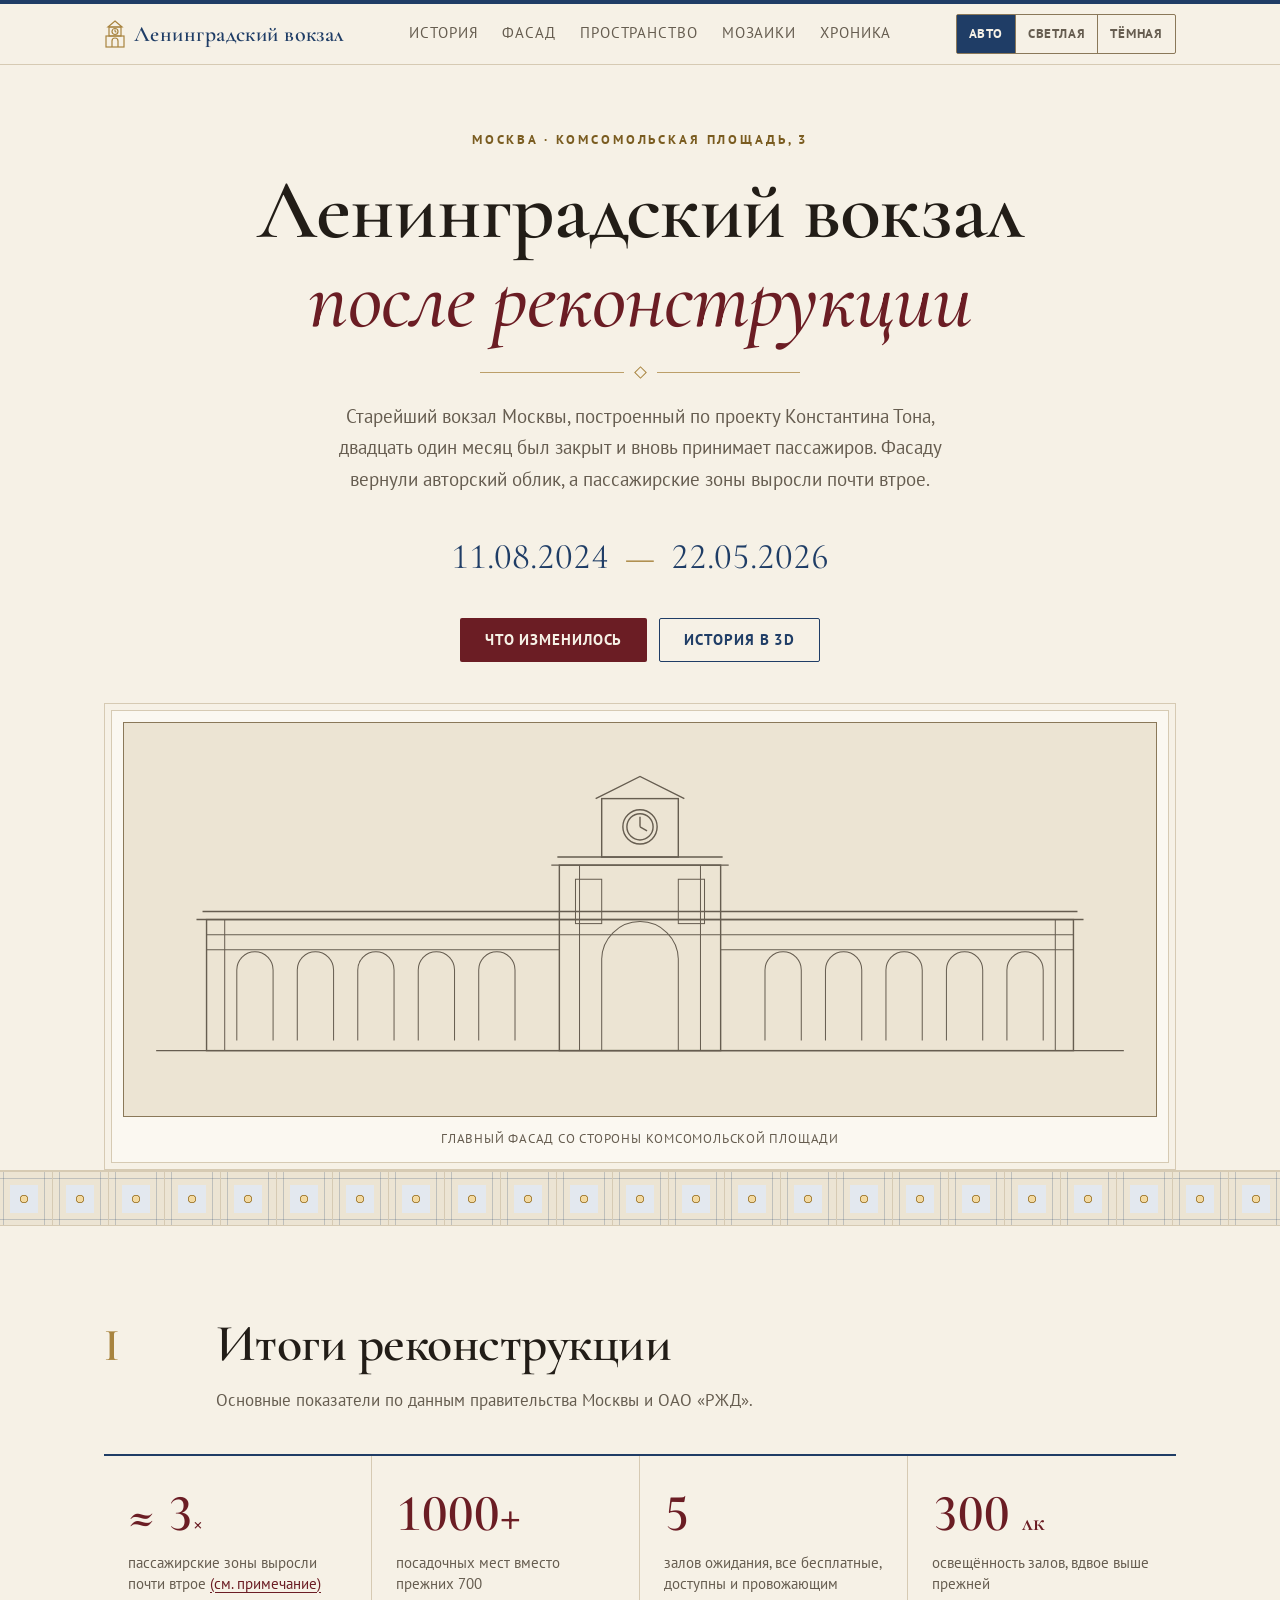
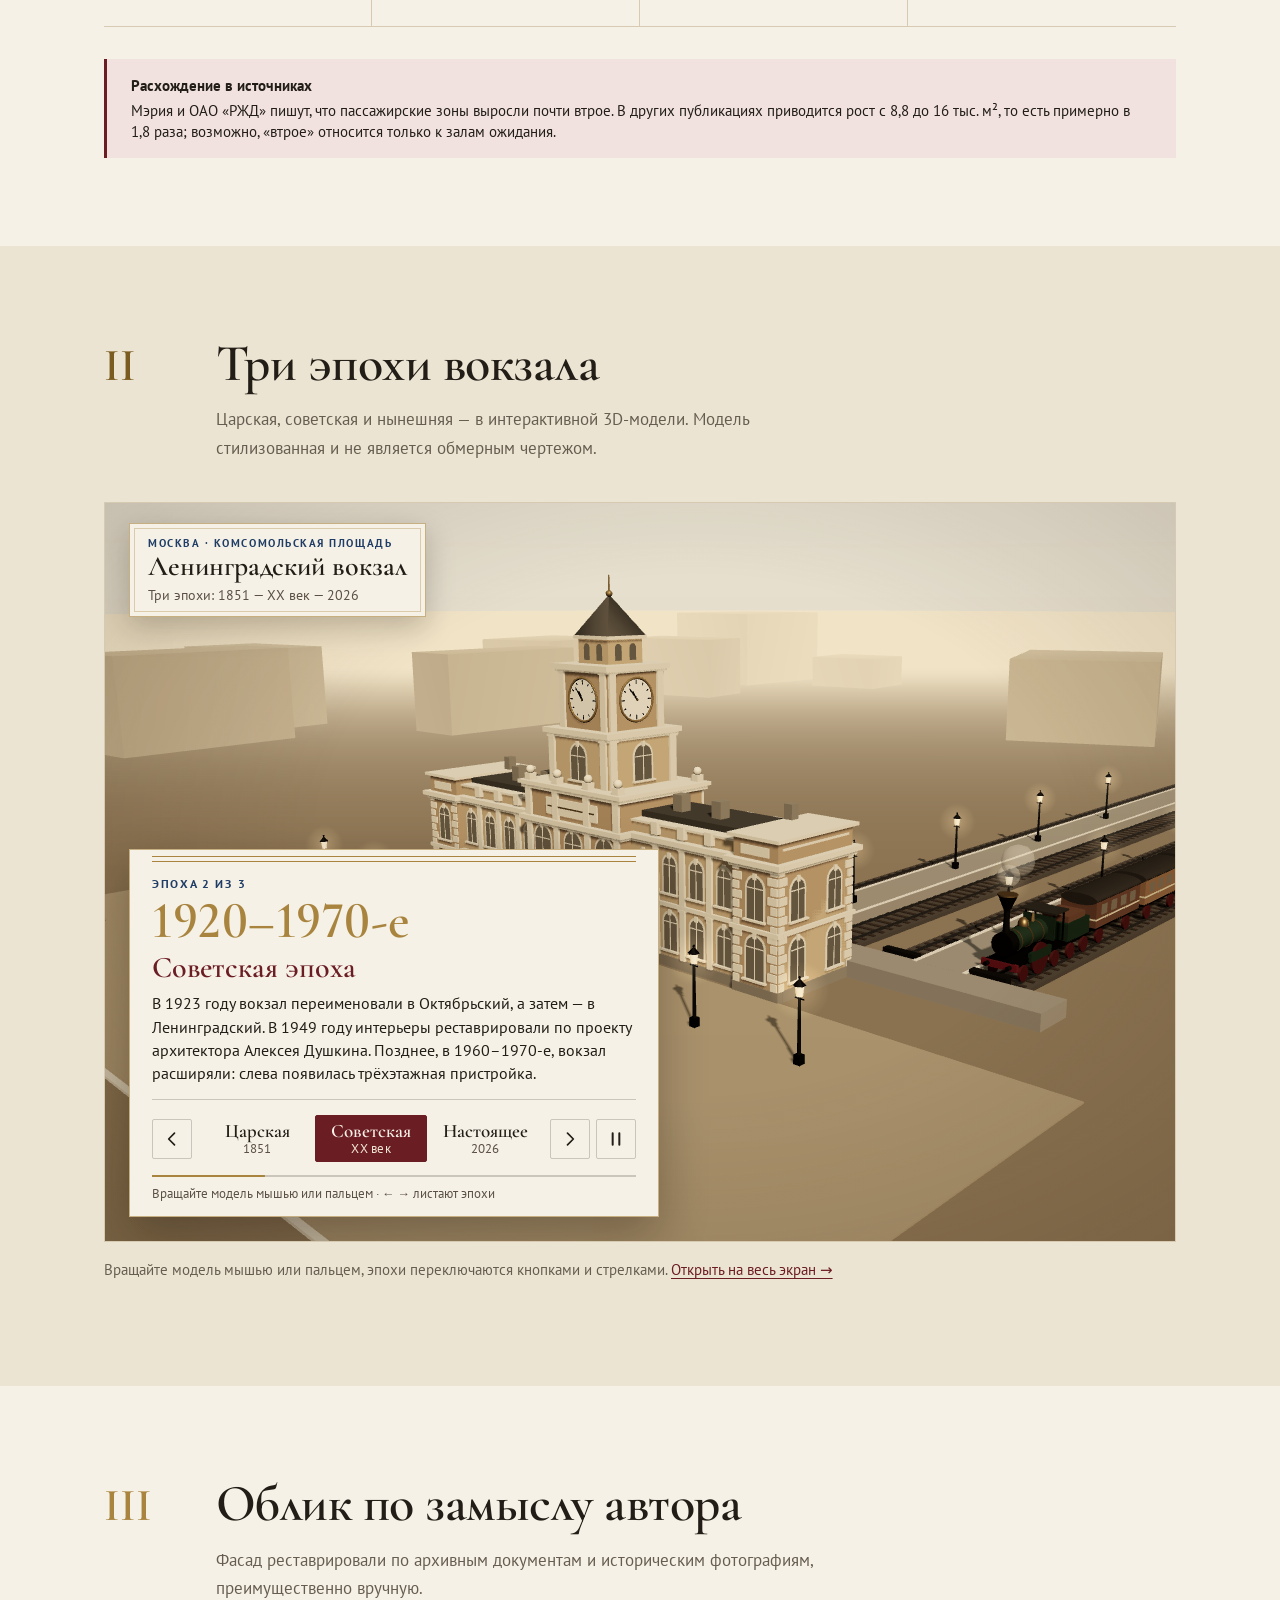
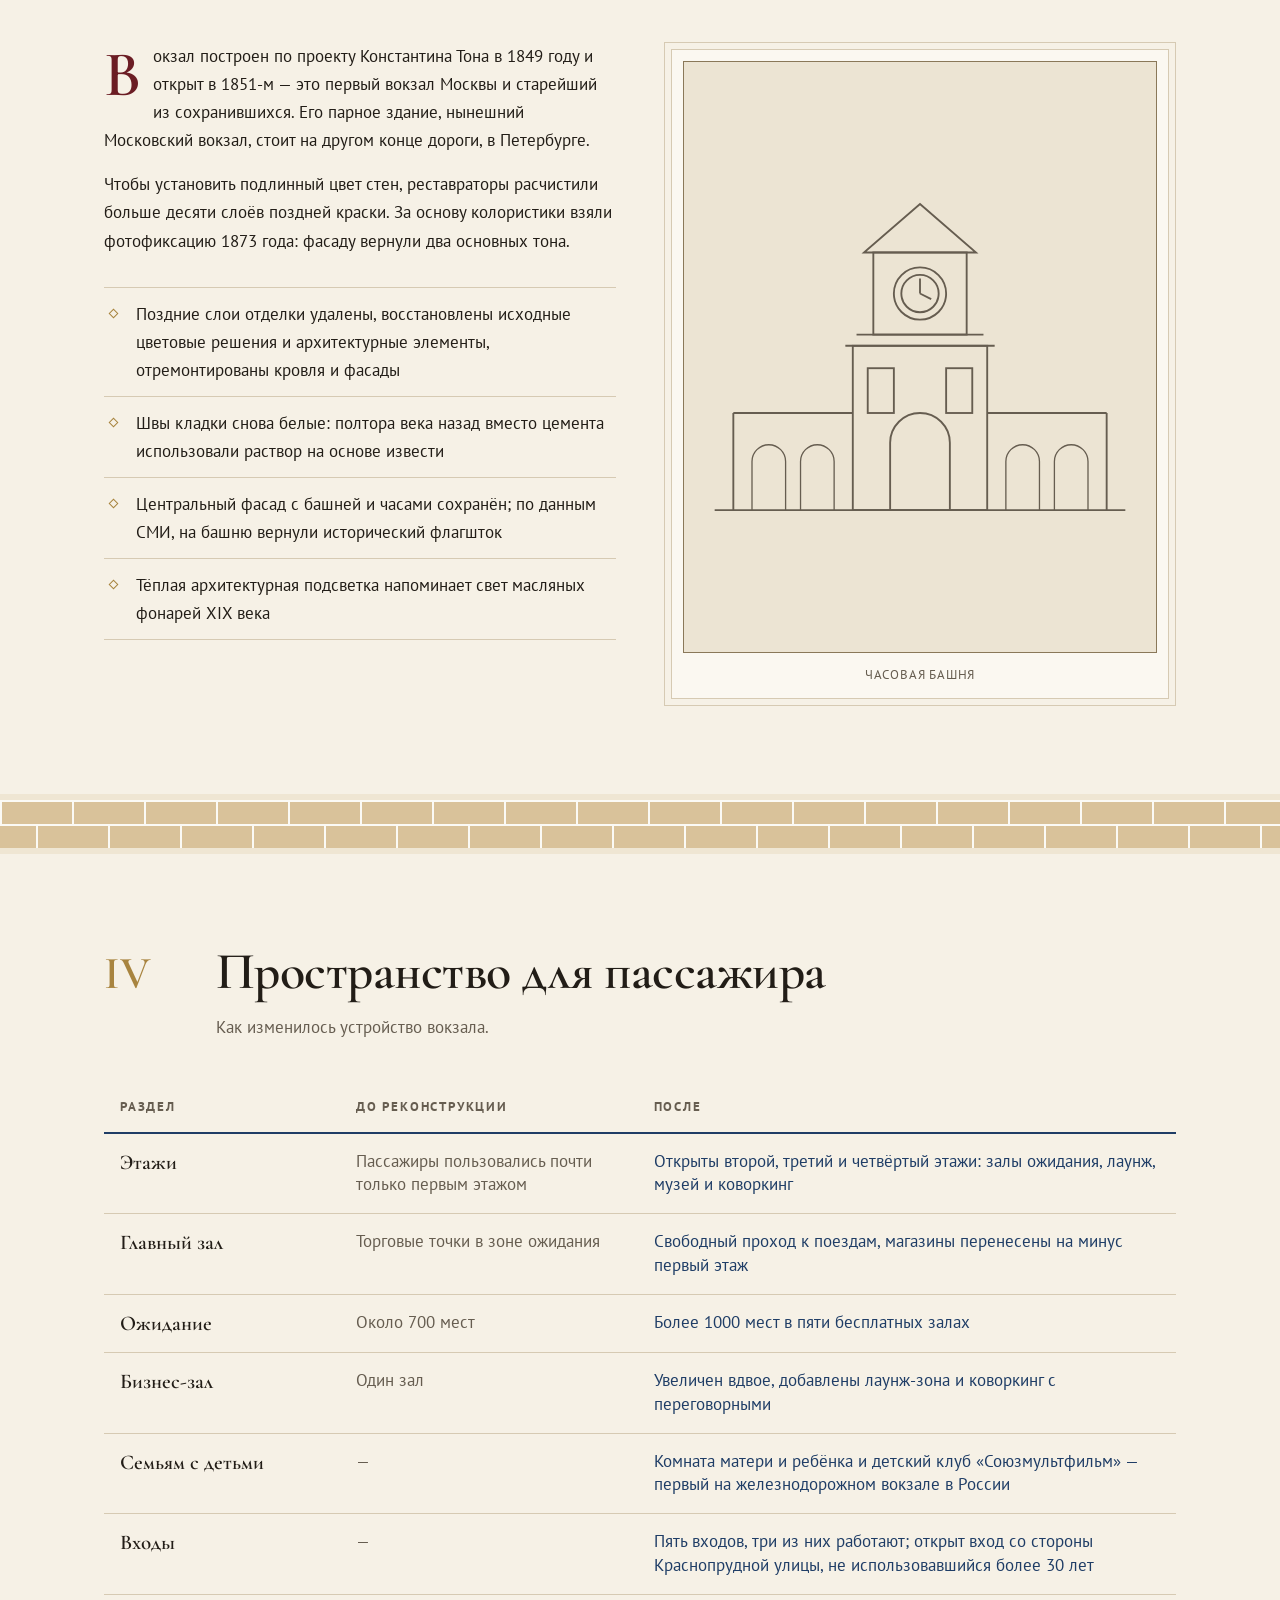
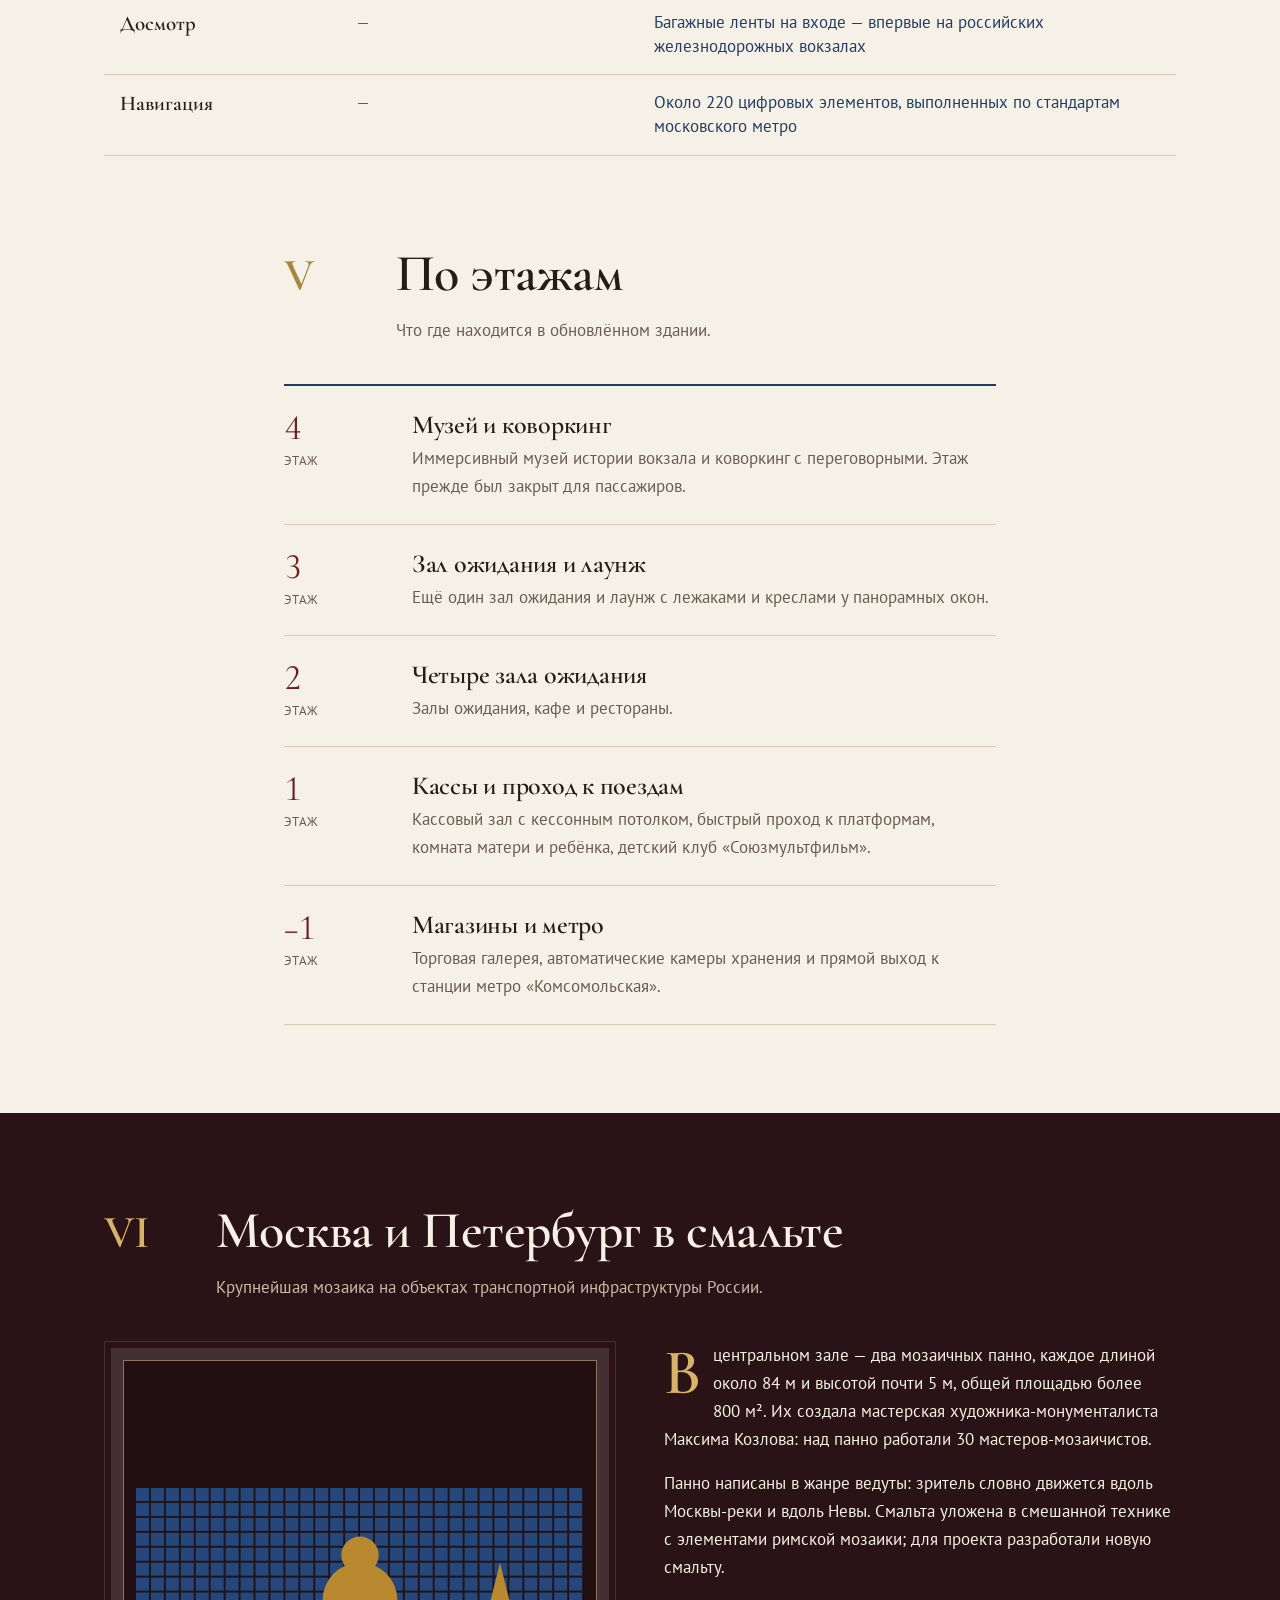
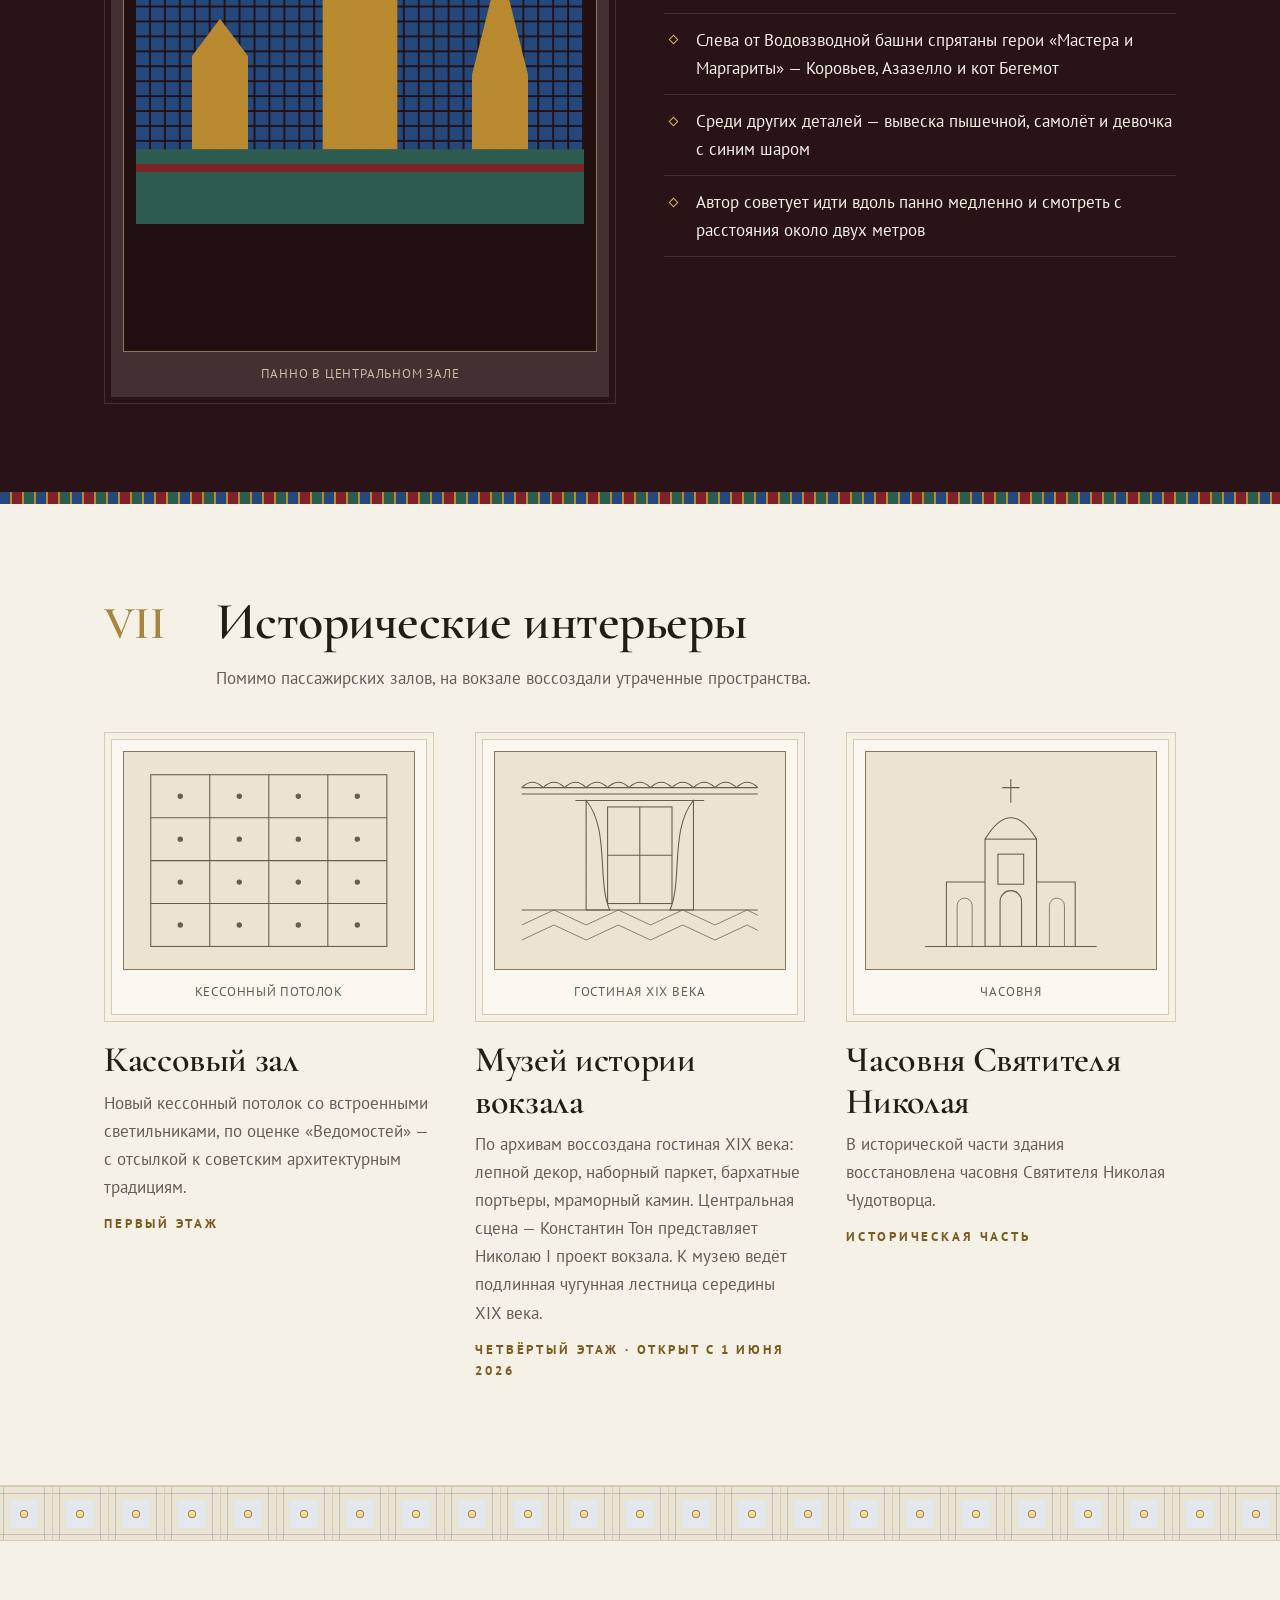
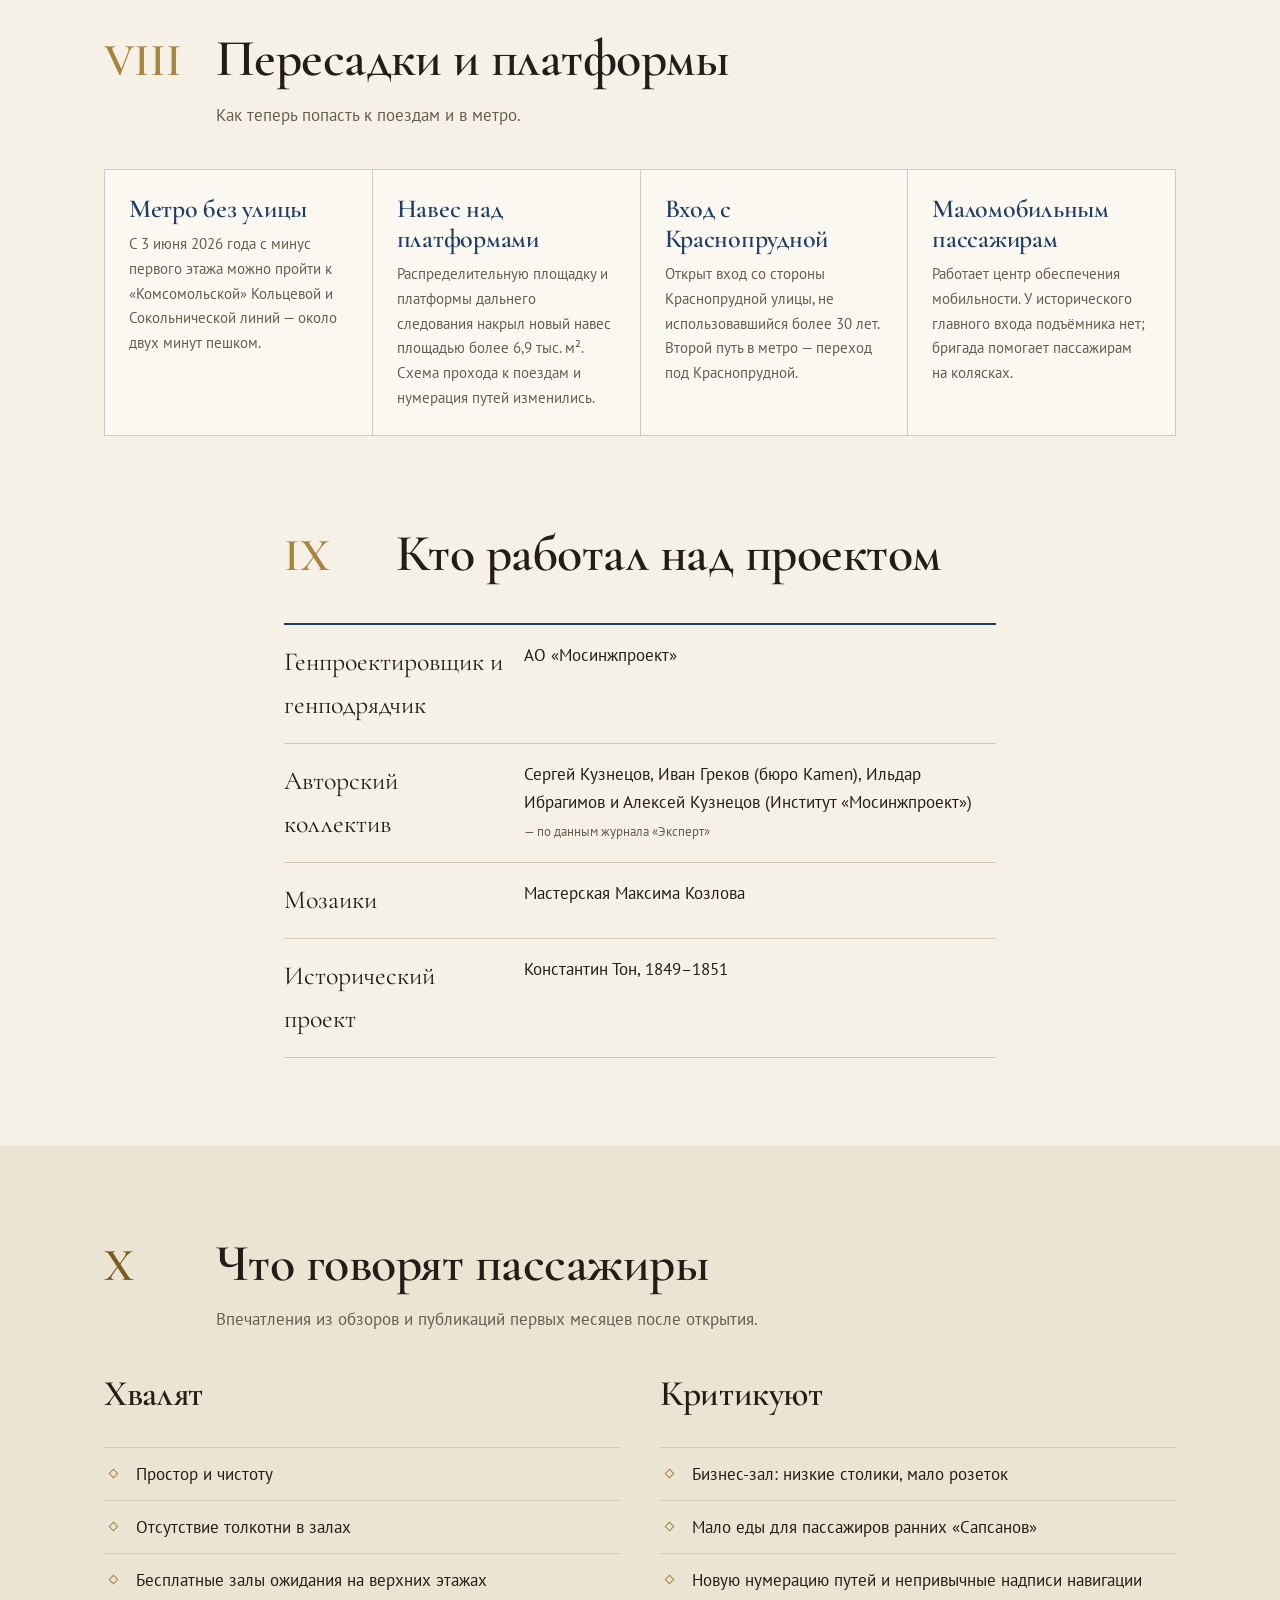
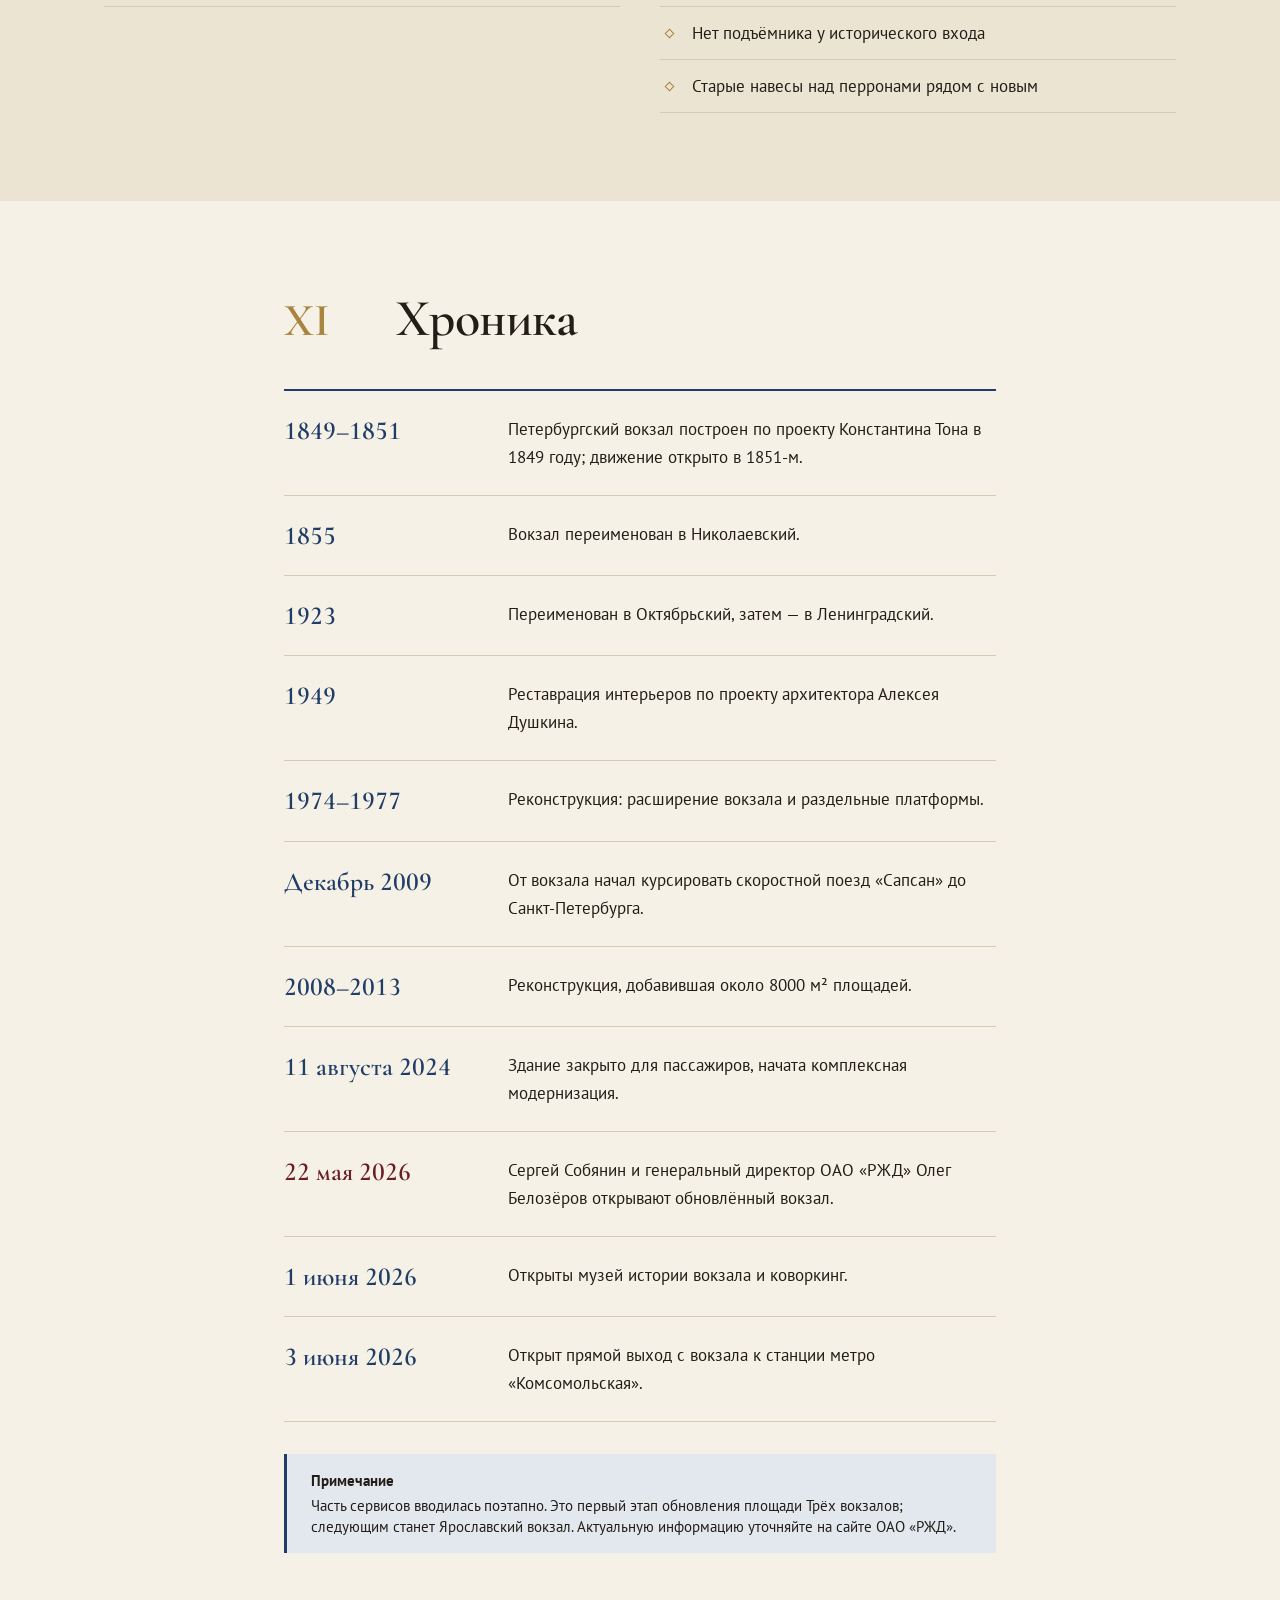
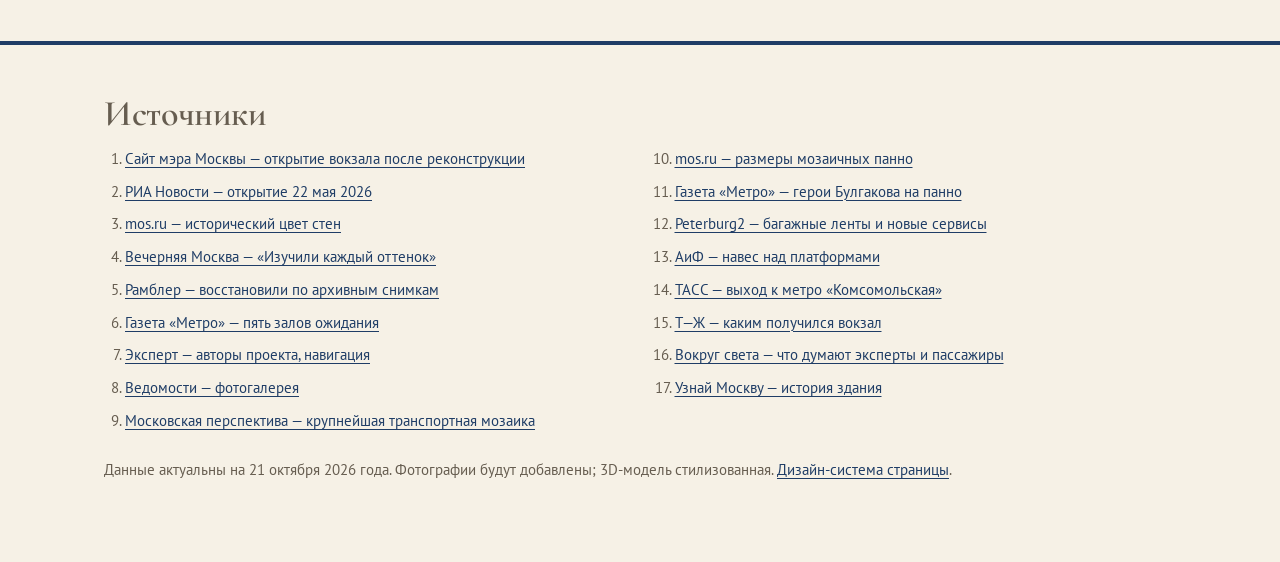
==== commit c7a37259: "Landing: fix review #2 findings (no-JS visibility, print, social card, Sapsan in chronicle) Co-Autho" ====
--- a/index.html
+++ b/index.html
@@ -11,10 +11,11 @@
 <meta property="og:locale" content="ru_RU">
 <meta property="og:title" content="Ленинградский вокзал после реконструкции">
 <meta property="og:description" content="Старейший вокзал Москвы снова открыт: фасад Тона по снимку 1873 года, пять залов ожидания, мозаики «Москва» и «Петербург», музей и прямой выход в метро.">
-<meta name="twitter:card" content="summary_large_image">
+<meta name="twitter:card" content="summary">
 <link rel="icon" href="data:image/svg+xml,%3Csvg xmlns='http://www.w3.org/2000/svg' viewBox='0 0 22 28'%3E%3Cg fill='none' stroke='%236b1d24' stroke-width='1.6'%3E%3Cpath d='M11 1 18 7H4Z'/%3E%3Crect x='5' y='7' width='12' height='9'/%3E%3Ccircle cx='11' cy='11.5' r='3'/%3E%3Crect x='2' y='16' width='18' height='11'/%3E%3C/g%3E%3C/svg%3E">
 <script>
-  /* Тема до первой отрисовки: без мигания */
+  /* Тема до первой отрисовки: без мигания; класс js включает анимацию появления */
+  document.documentElement.classList.add("js");
   (function () {
     try {
       var t = localStorage.getItem("lv-theme");
@@ -49,6 +50,7 @@
       "@type": "Article",
       "headline": "Ленинградский вокзал после реконструкции 2024–2026",
       "inLanguage": "ru",
+      "datePublished": "2026-10-21",
       "dateModified": "2026-10-21",
       "about": { "@id": "#station" }
     }
@@ -113,8 +115,13 @@
   .footer li { margin-bottom: var(--sp-2); break-inside: avoid; overflow-wrap: anywhere; }
   .footer h2 { font-size: var(--fs-xl); margin: 0; }
 
+  /* Без JavaScript блоки видны сразу */
+  html:not(.js) .rv { opacity: 1; transform: none; }
+
   @media print {
-    .carousel-frame, .carousel-more, .hero-actions { display: none !important; }
+    .carousel-frame, .carousel-more, .hero-actions, #history { display: none !important; }
+    .ph__fallback { filter: grayscale(1); }
+    .section { padding-block: 4mm; }
   }
 </style>
 </head>
@@ -483,6 +490,7 @@
         <li><time datetime="1923">1923</time><p>Переименован в Октябрьский, затем — в Ленинградский.</p></li>
         <li><time datetime="1949">1949</time><p>Реставрация интерьеров по проекту архитектора Алексея Душкина.</p></li>
         <li><span class="chron__date"><time datetime="1974">1974</time>–<time datetime="1977">1977</time></span><p>Реконструкция: расширение вокзала и раздельные платформы.</p></li>
+        <li><time datetime="2009-12">Декабрь&nbsp;2009</time><p>От вокзала начал курсировать скоростной поезд «Сапсан» до Санкт-Петербурга.</p></li>
         <li><span class="chron__date"><time datetime="2008">2008</time>–<time datetime="2013">2013</time></span><p>Реконструкция, добавившая около 8000&nbsp;м² площадей.</p></li>
         <li><time datetime="2024-08-11">11&nbsp;августа&nbsp;2024</time><p>Здание закрыто для пассажиров, начата комплексная модернизация.</p></li>
         <li class="is-key"><time datetime="2026-05-22">22&nbsp;мая&nbsp;2026</time><p>Сергей Собянин и генеральный директор ОАО «РЖД» Олег Белозёров открывают обновлённый вокзал.</p></li>
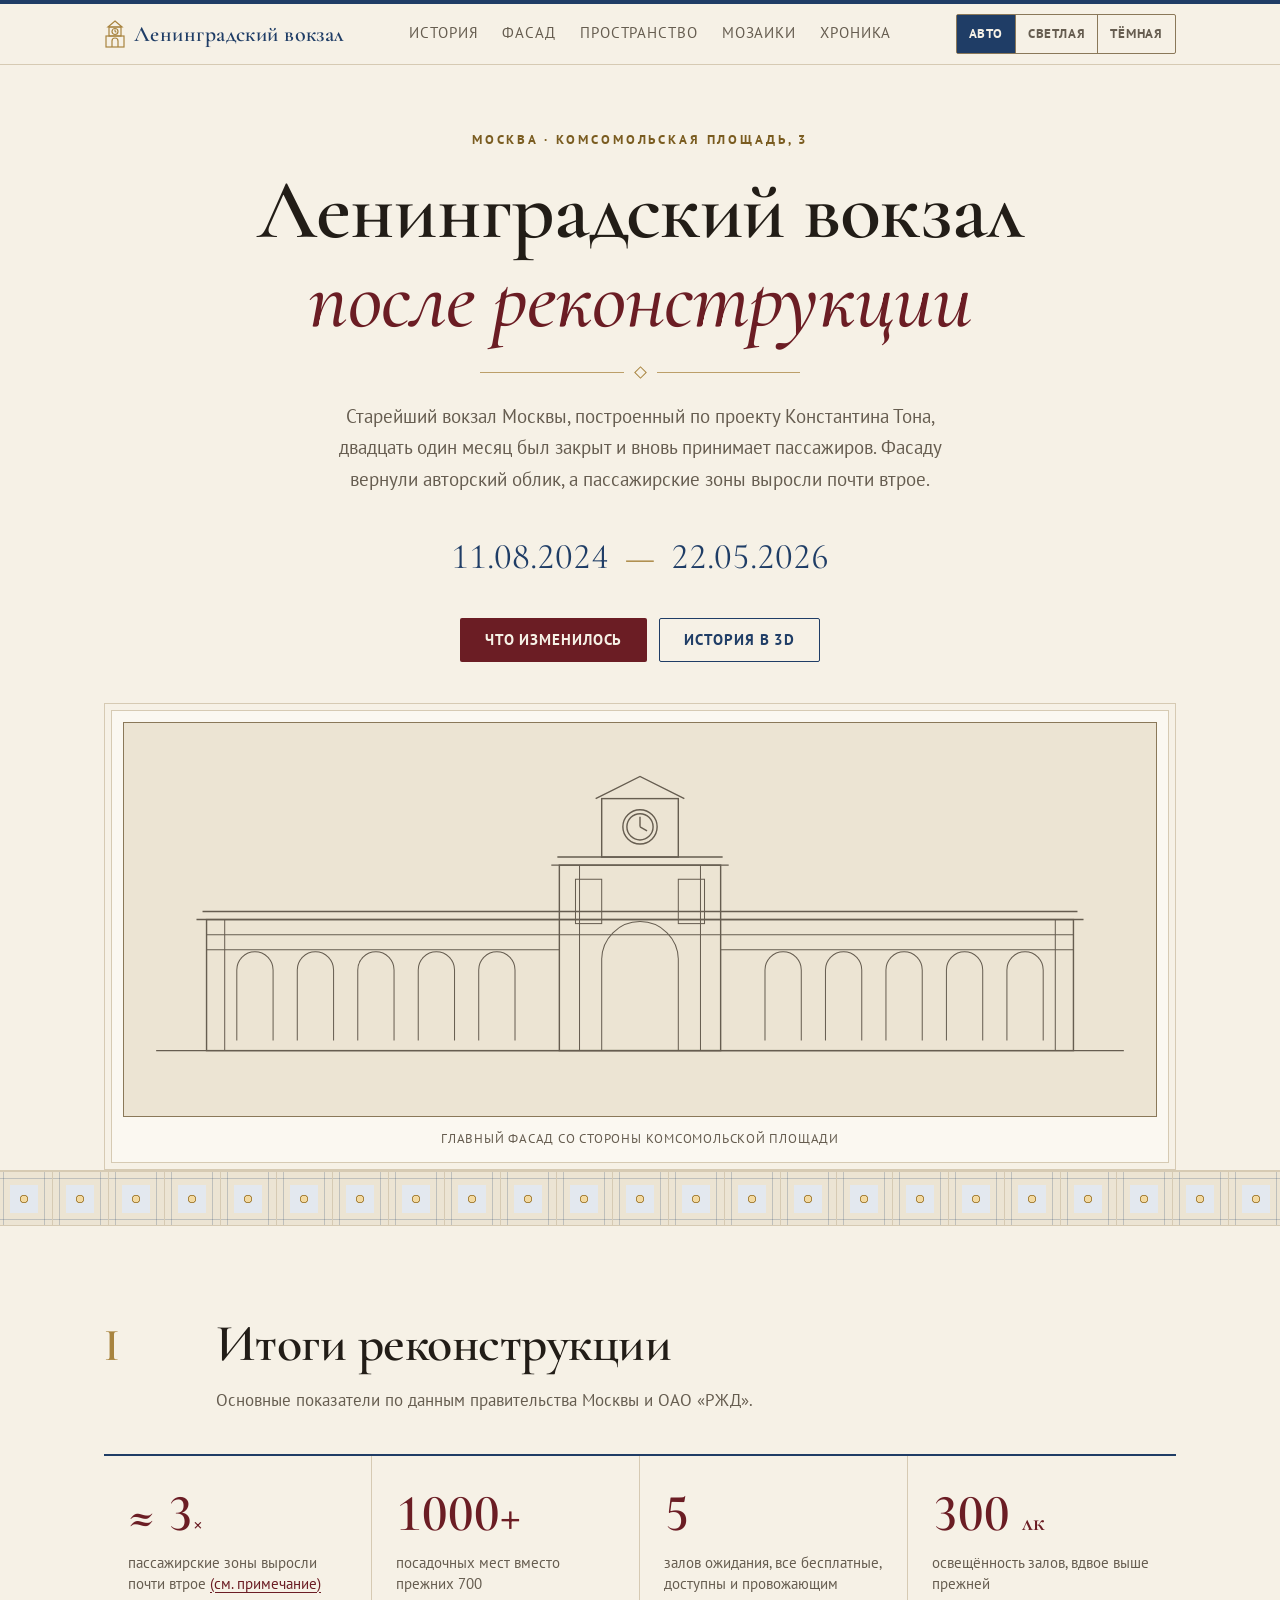
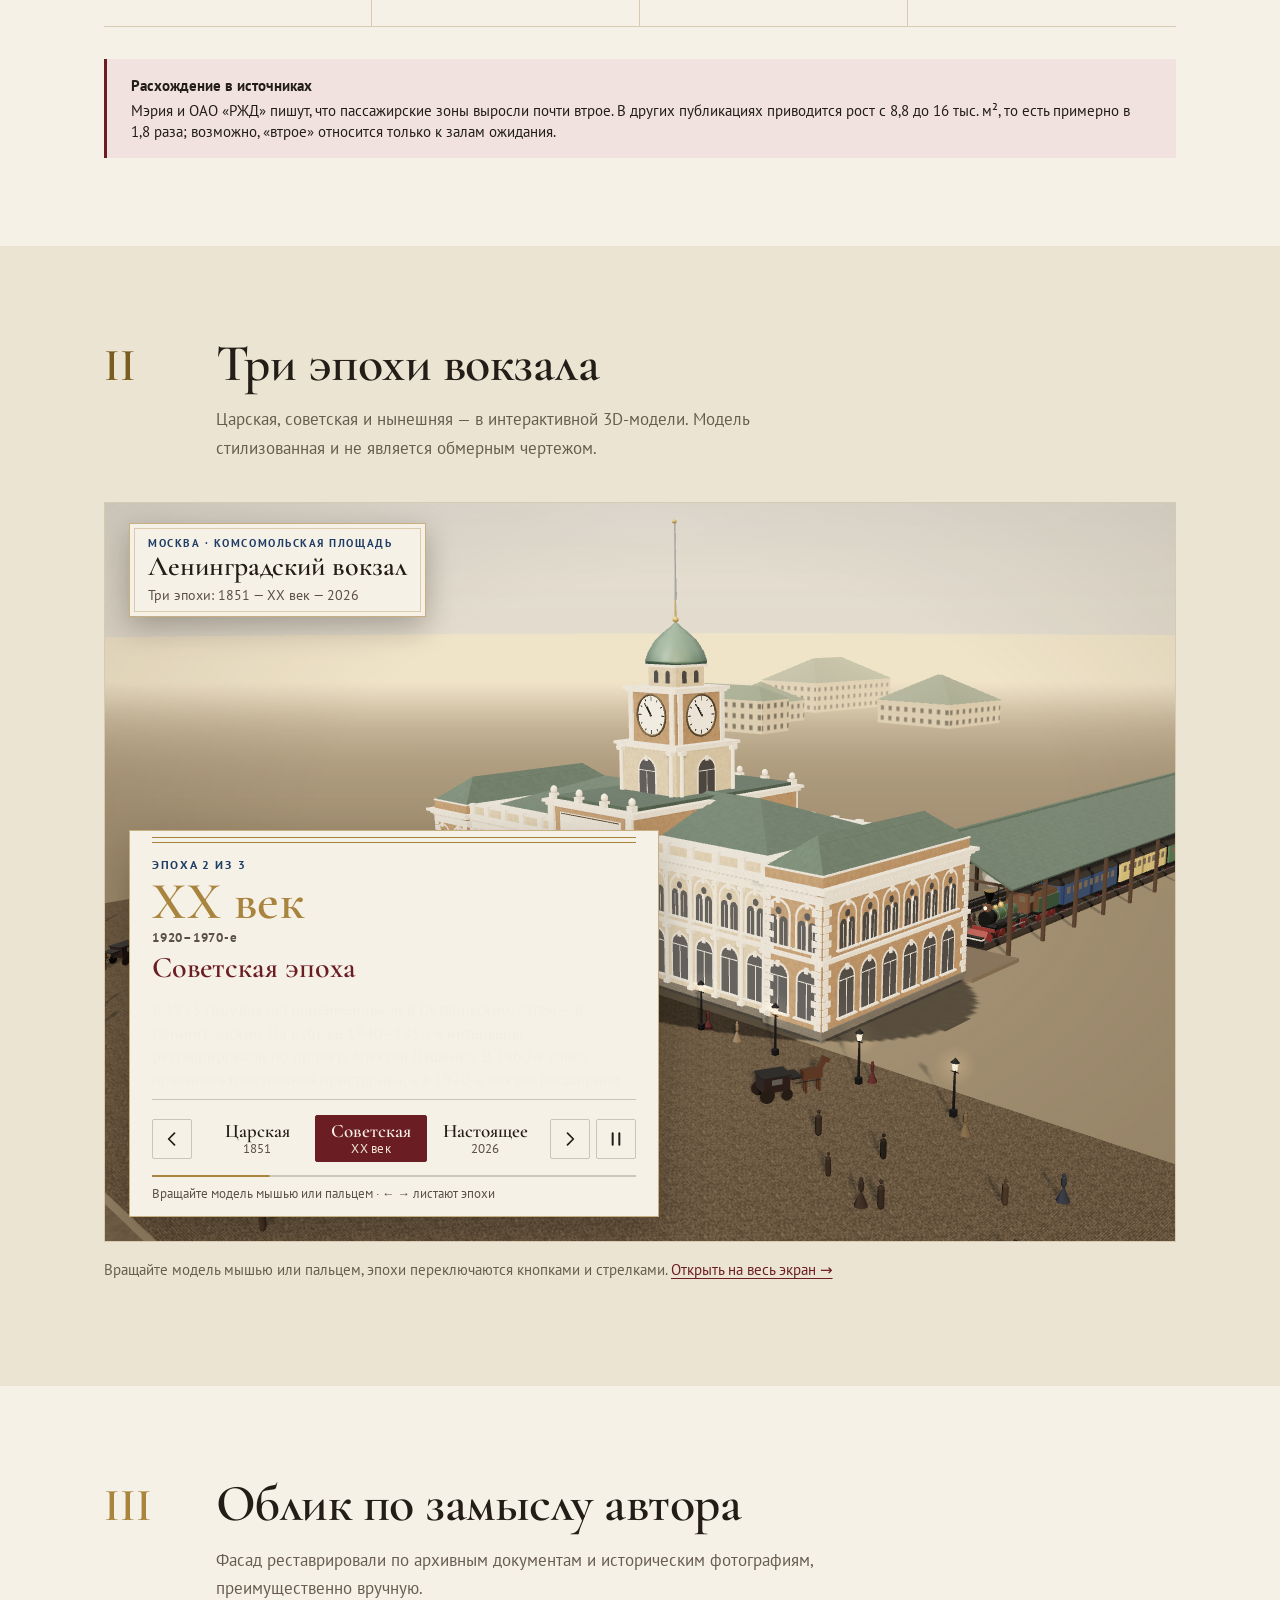
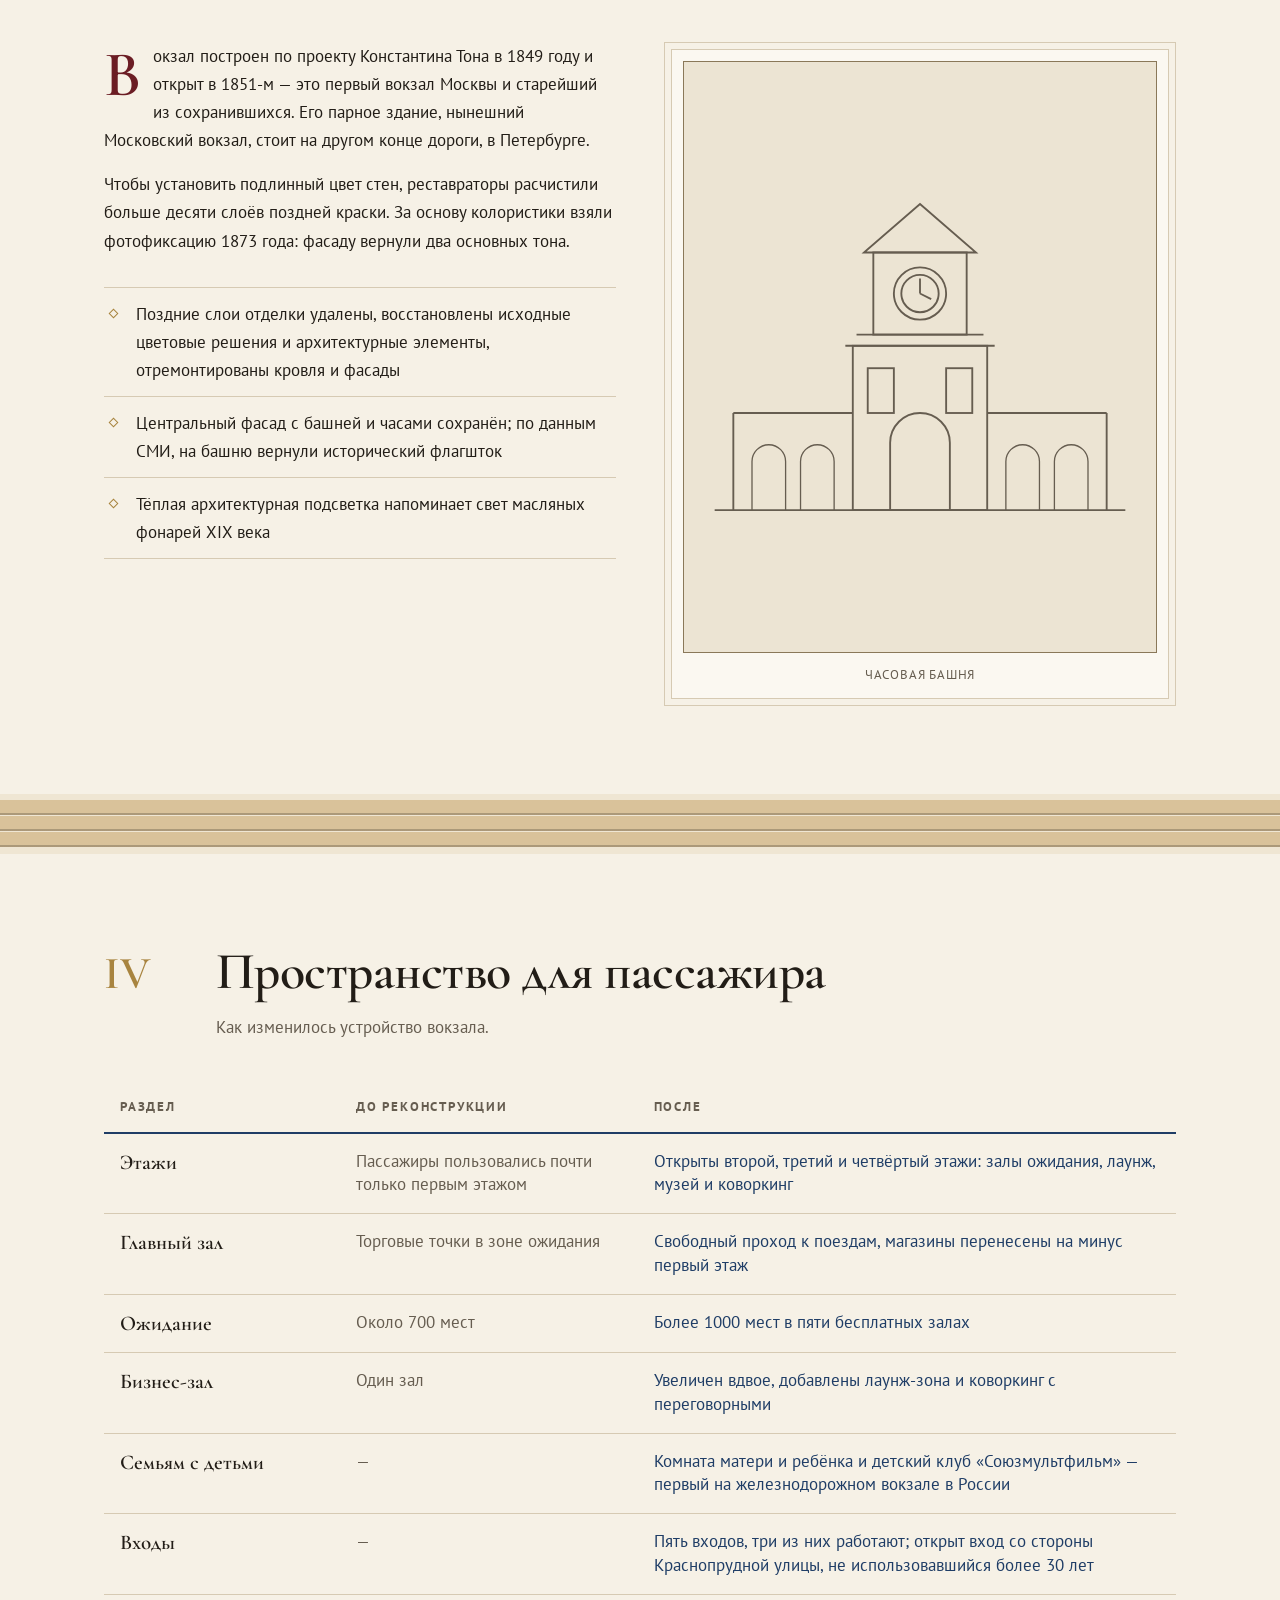
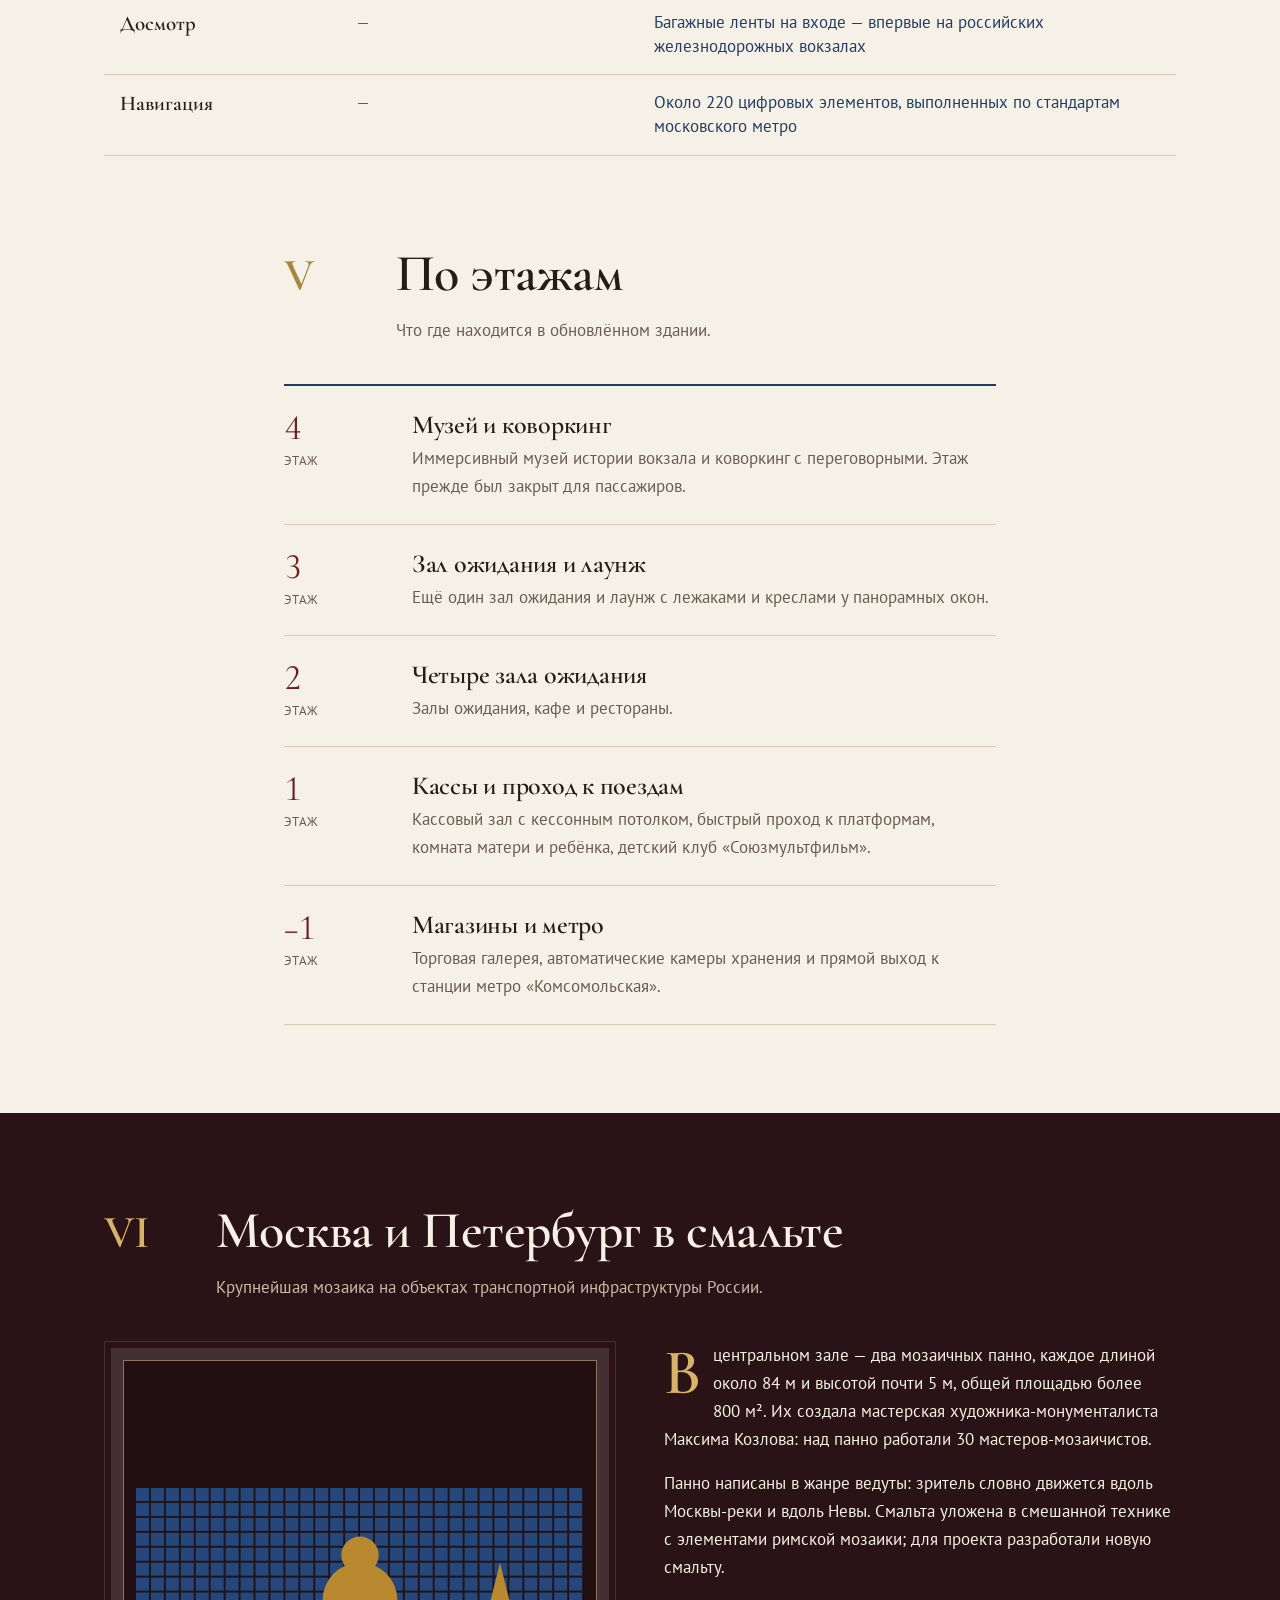
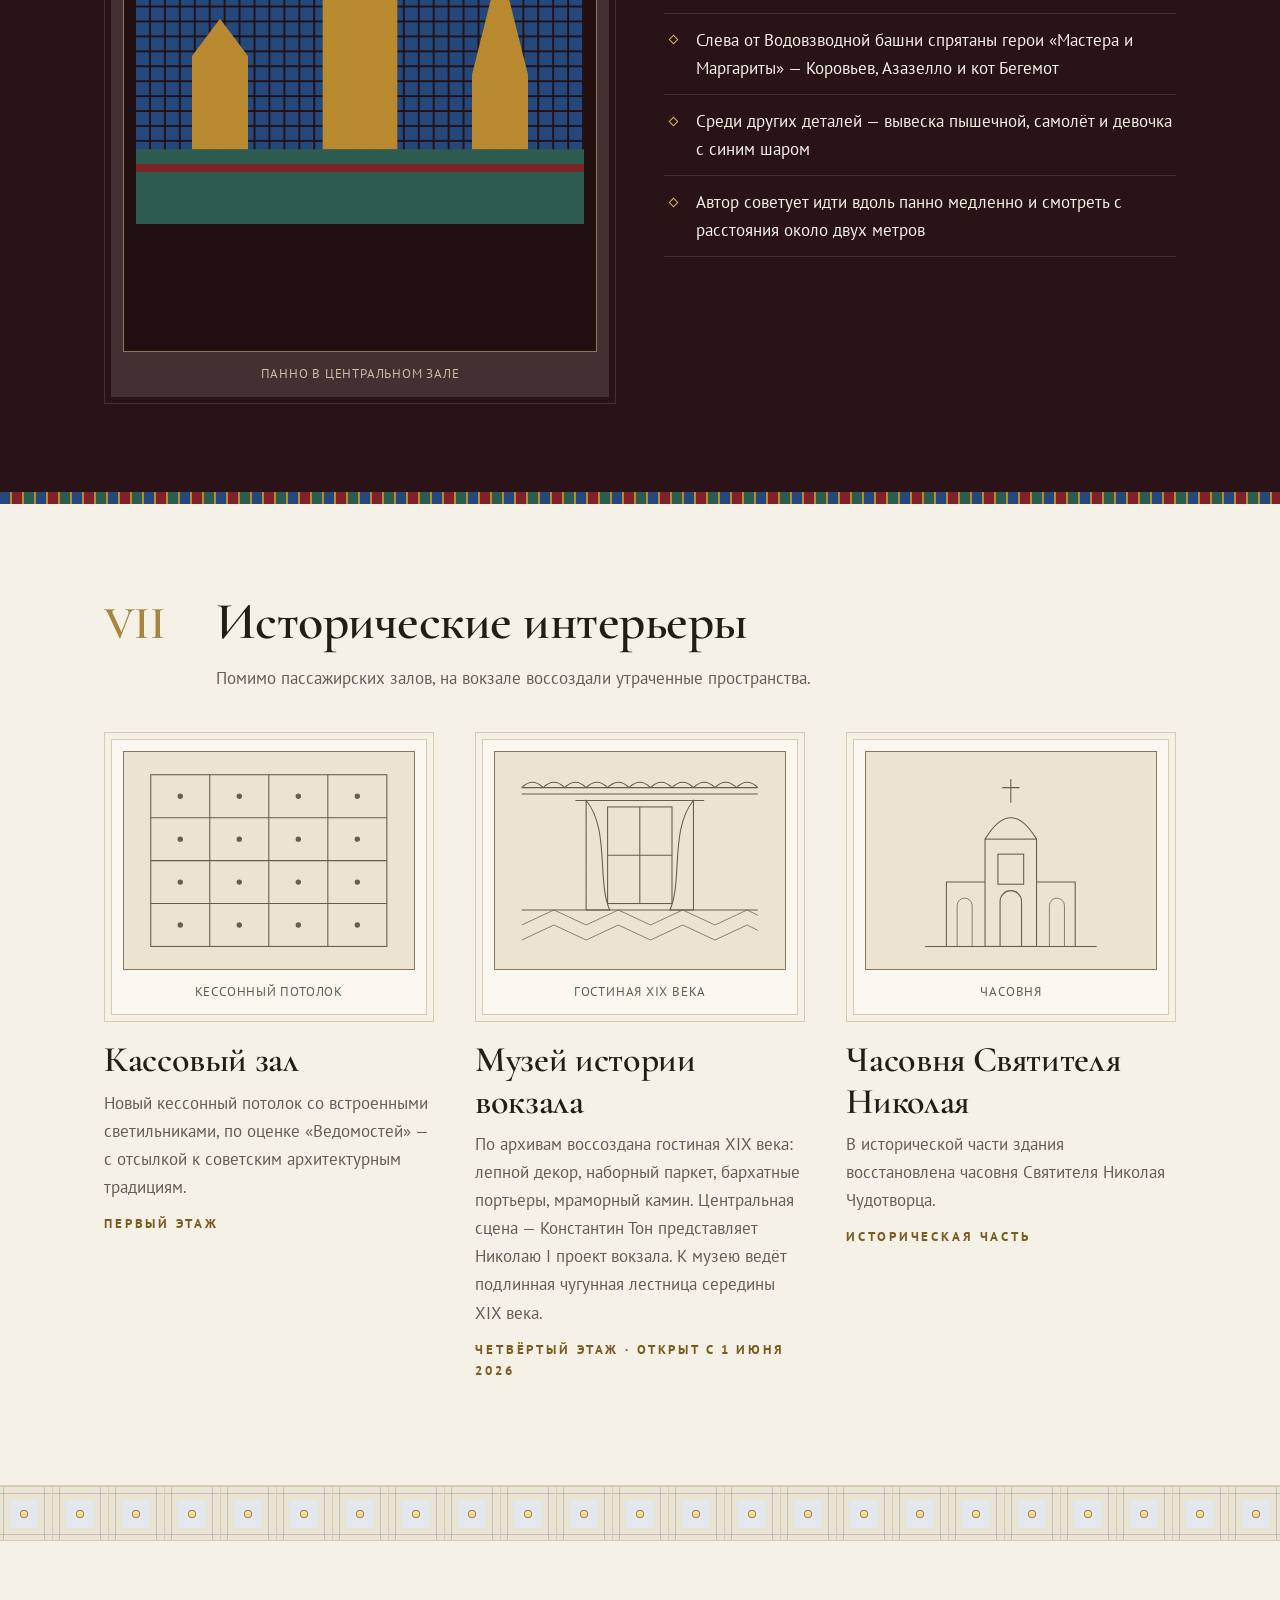
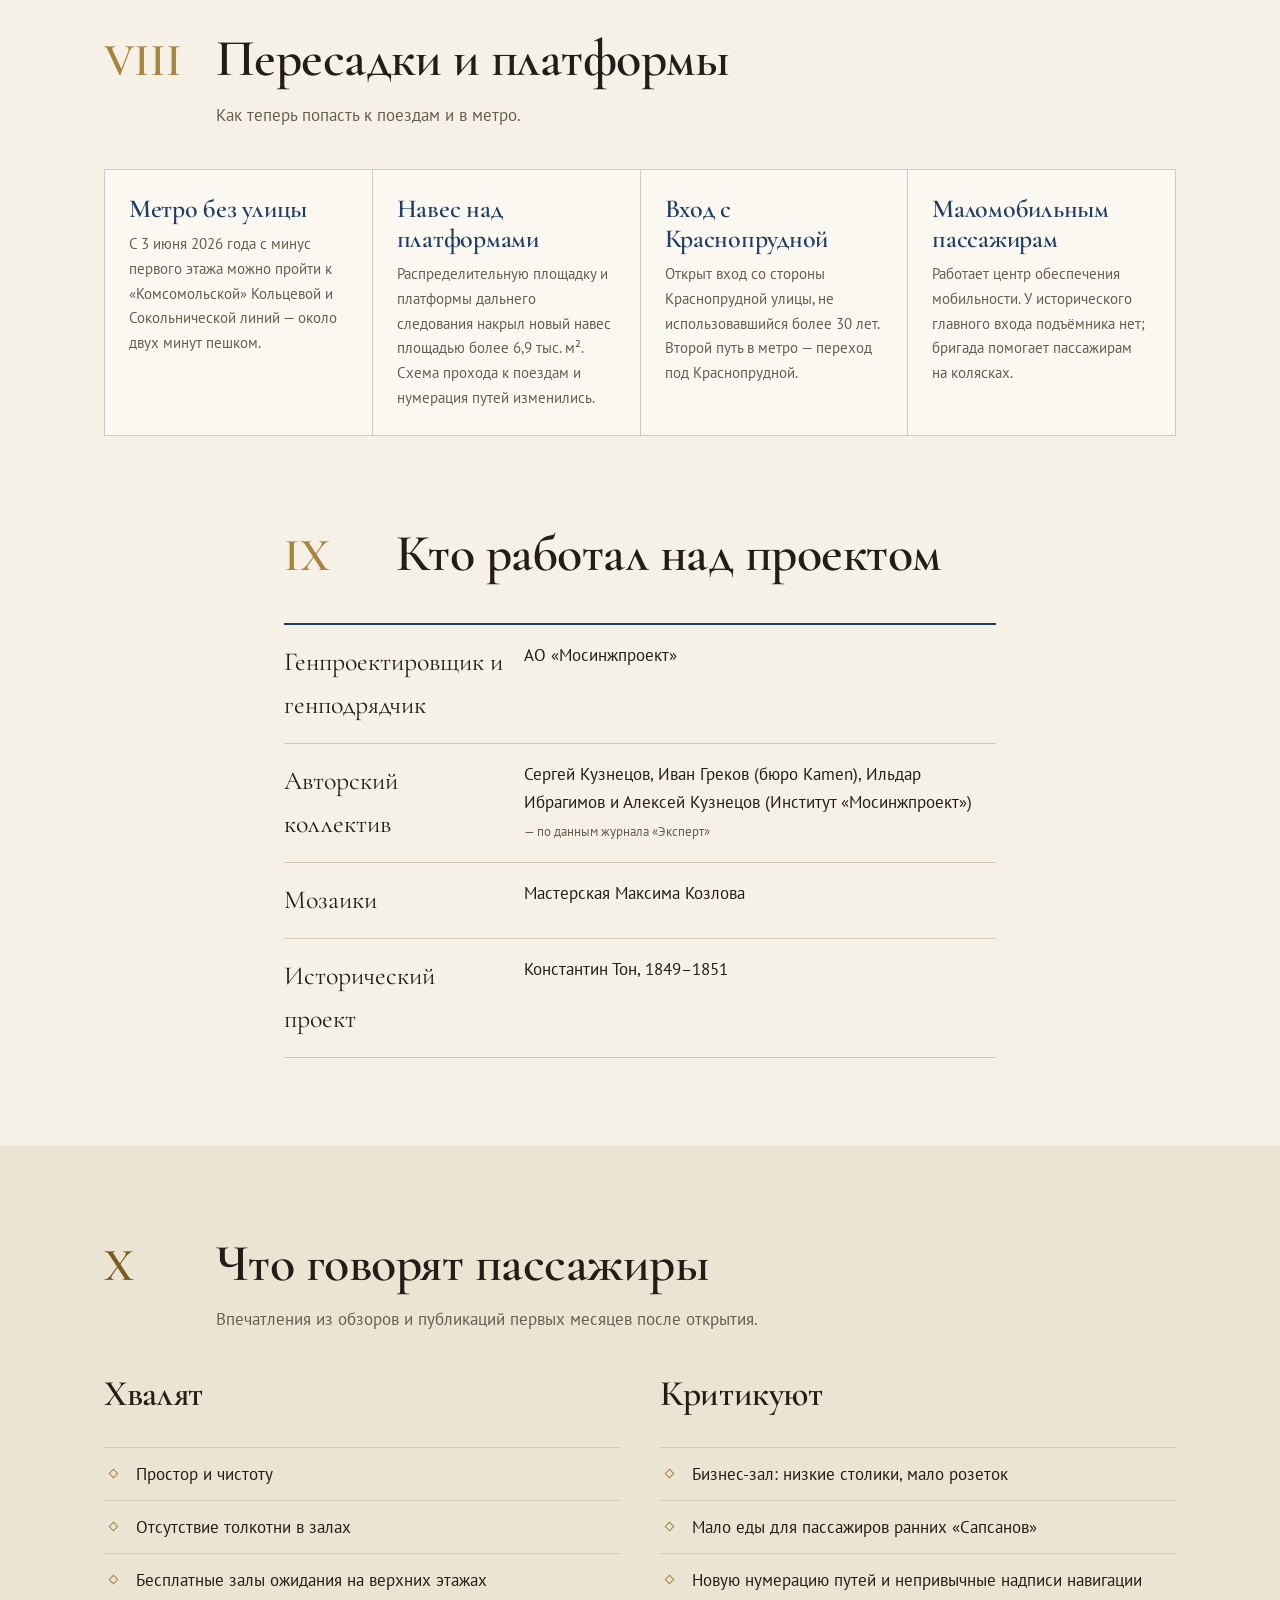
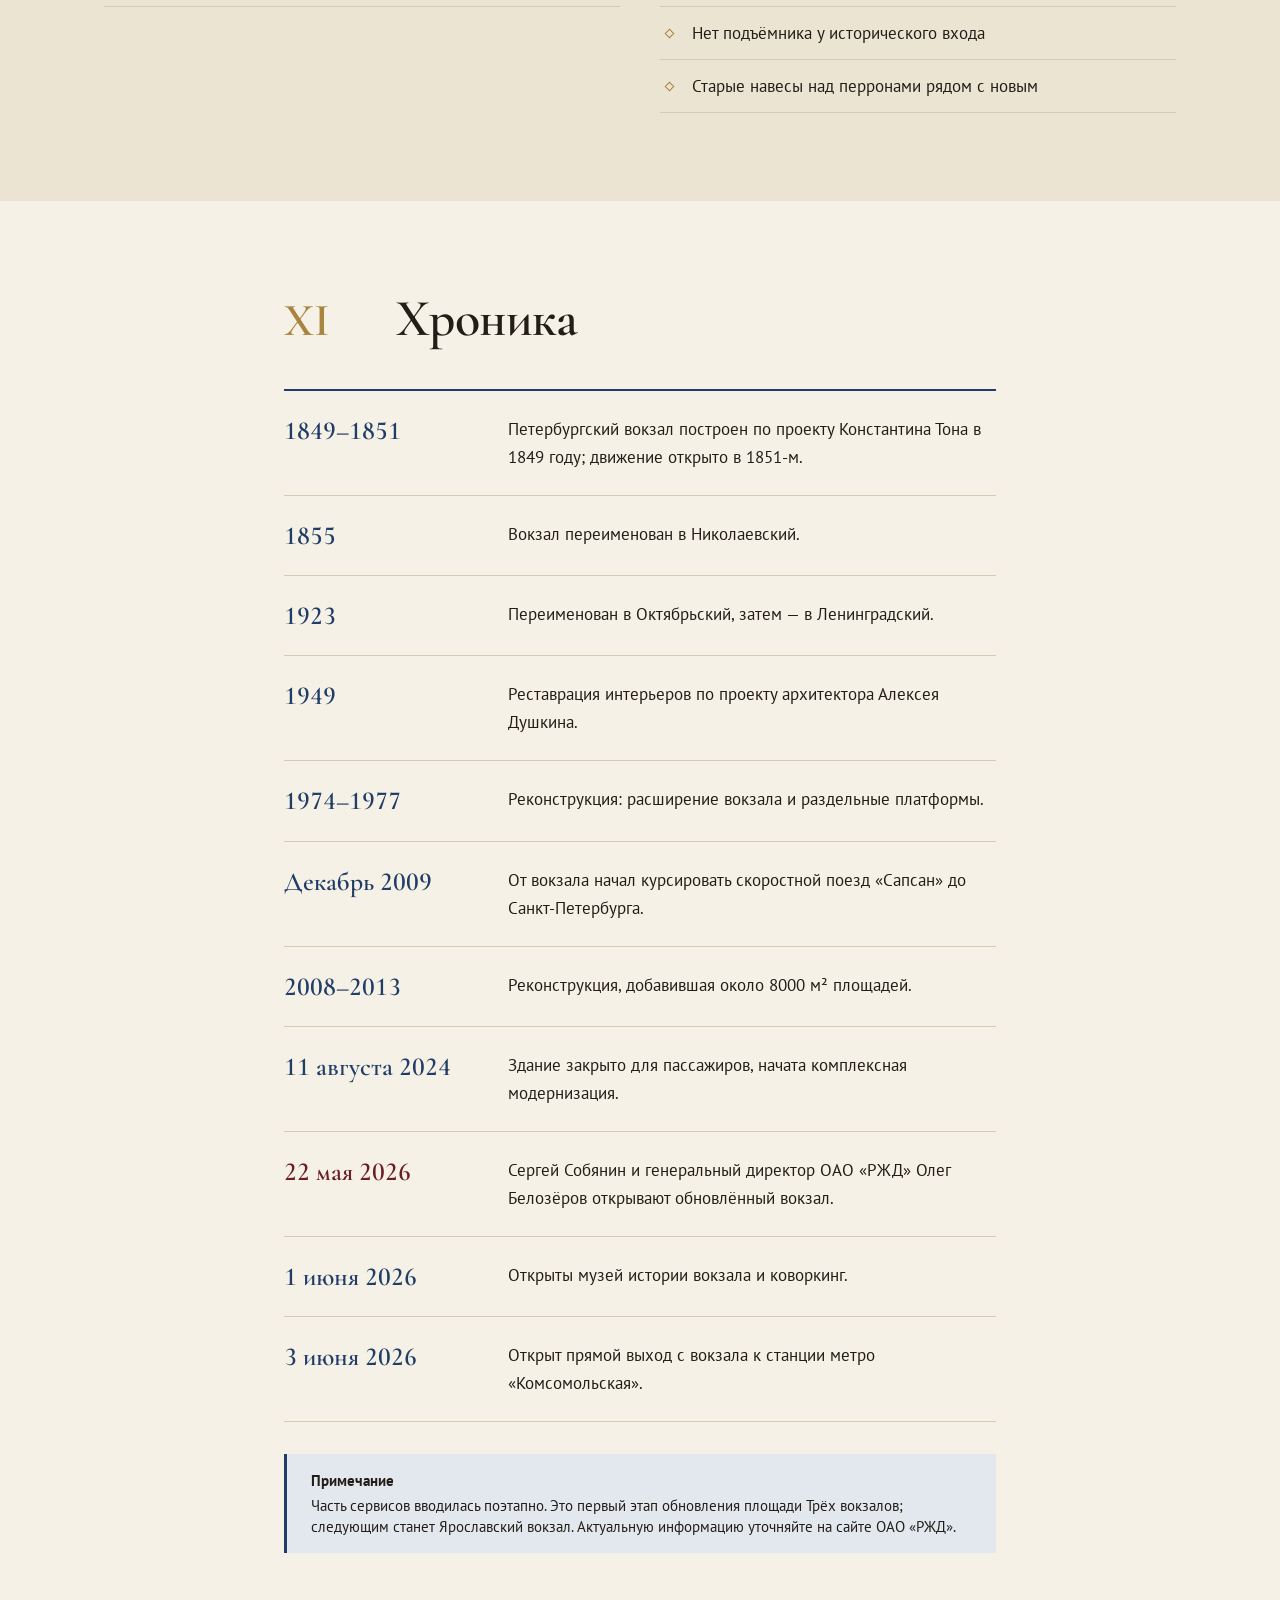
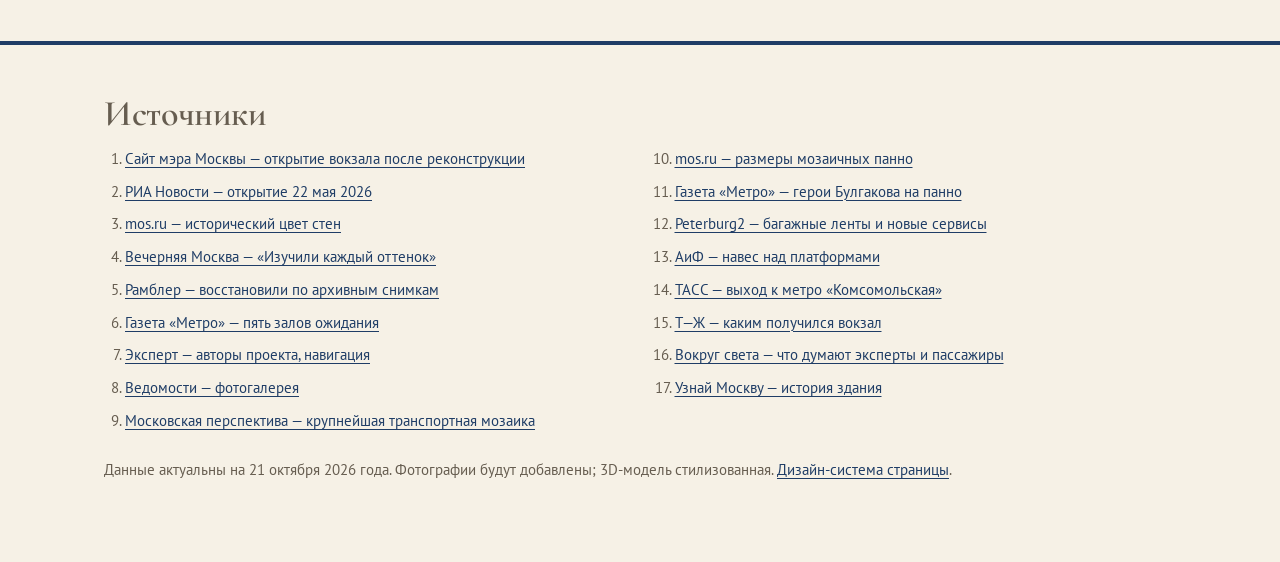
==== commit f49d2a75: "Replace brick masonry band with plaster rustication; drop seam claim Co-Authored-By: Claude Opus 5.5" ====
--- a/index.html
+++ b/index.html
@@ -246,7 +246,6 @@
           <p>Чтобы установить подлинный цвет стен, реставраторы расчистили больше десяти слоёв поздней краски. За основу колористики взяли фотофиксацию 1873&nbsp;года: фасаду вернули два основных тона.</p>
           <ul class="facts">
             <li>Поздние слои отделки удалены, восстановлены исходные цветовые решения и архитектурные элементы, отремонтированы кровля и фасады</li>
-            <li>Швы кладки снова белые: полтора века назад вместо цемента использовали раствор на основе извести</li>
             <li>Центральный фасад с башней и часами сохранён; по данным СМИ, на башню вернули исторический флагшток</li>
             <li>Тёплая архитектурная подсветка напоминает свет масляных фонарей XIX&nbsp;века</li>
           </ul>
@@ -268,7 +267,7 @@
     </div>
   </section>
 
-  <div class="masonry" aria-hidden="true"></div>
+  <div class="rustication" aria-hidden="true"></div>
 
   <!-- IV. Было / стало -->
   <section class="section" id="space" aria-labelledby="h-space">
--- a/design-system/components.css
+++ b/design-system/components.css
@@ -290,16 +290,15 @@
 }
 .coffers--sm { --c: 40px; }
 
-/* Кладка фасада: два тона и белые известковые швы (декор) */
-/* Нечётные ряды смещены на полкирпича */
-.masonry {
-  height: 60px; /* 6 + 2 ряда по 24 + 6: box-sizing border-box */
+/* Рустовка фасада: оштукатуренная стена в два тона с горизонтальными рустами (декор) */
+.rustication {
+  height: 60px; /* 6 + 3 ряда по 16 + 6: box-sizing border-box */
   border-block: 6px solid var(--facade-trim);
   background:
-    linear-gradient(var(--facade-joint) 2px, transparent 2px) 0 0 / 100% 24px,
-    repeating-linear-gradient(90deg, var(--facade-joint) 0 2px, transparent 2px 72px) 0 0 / 100% 24px no-repeat,
-    repeating-linear-gradient(90deg, var(--facade-joint) 0 2px, transparent 2px 72px) 36px 24px / 100% 24px no-repeat,
-    var(--facade-field);
+    repeating-linear-gradient(180deg,
+      var(--facade-field) 0 13px,
+      color-mix(in srgb, var(--ink) 25%, var(--facade-field)) 13px 15px,
+      var(--facade-trim) 15px 16px);
 }
 
 /* Полоса смальты (мозаика «Две столицы»), декор */
@@ -604,7 +603,7 @@
   html { scroll-padding-top: 0; }
   body { background: #fff; color: #000; font-size: 11pt; line-height: 1.45; }
   .topbar, .topnav, .theme-switch, .skip-link,
-  .orn, .coffers, .masonry, .smalt-band, .btn { display: none !important; }
+  .orn, .coffers, .rustication, .smalt-band, .btn { display: none !important; }
   .section { padding-block: 8mm; }
   .section--night {
     --bg: #fff; --text: #000; --text-muted: #333; --accent: #000; --accent-2: #000;
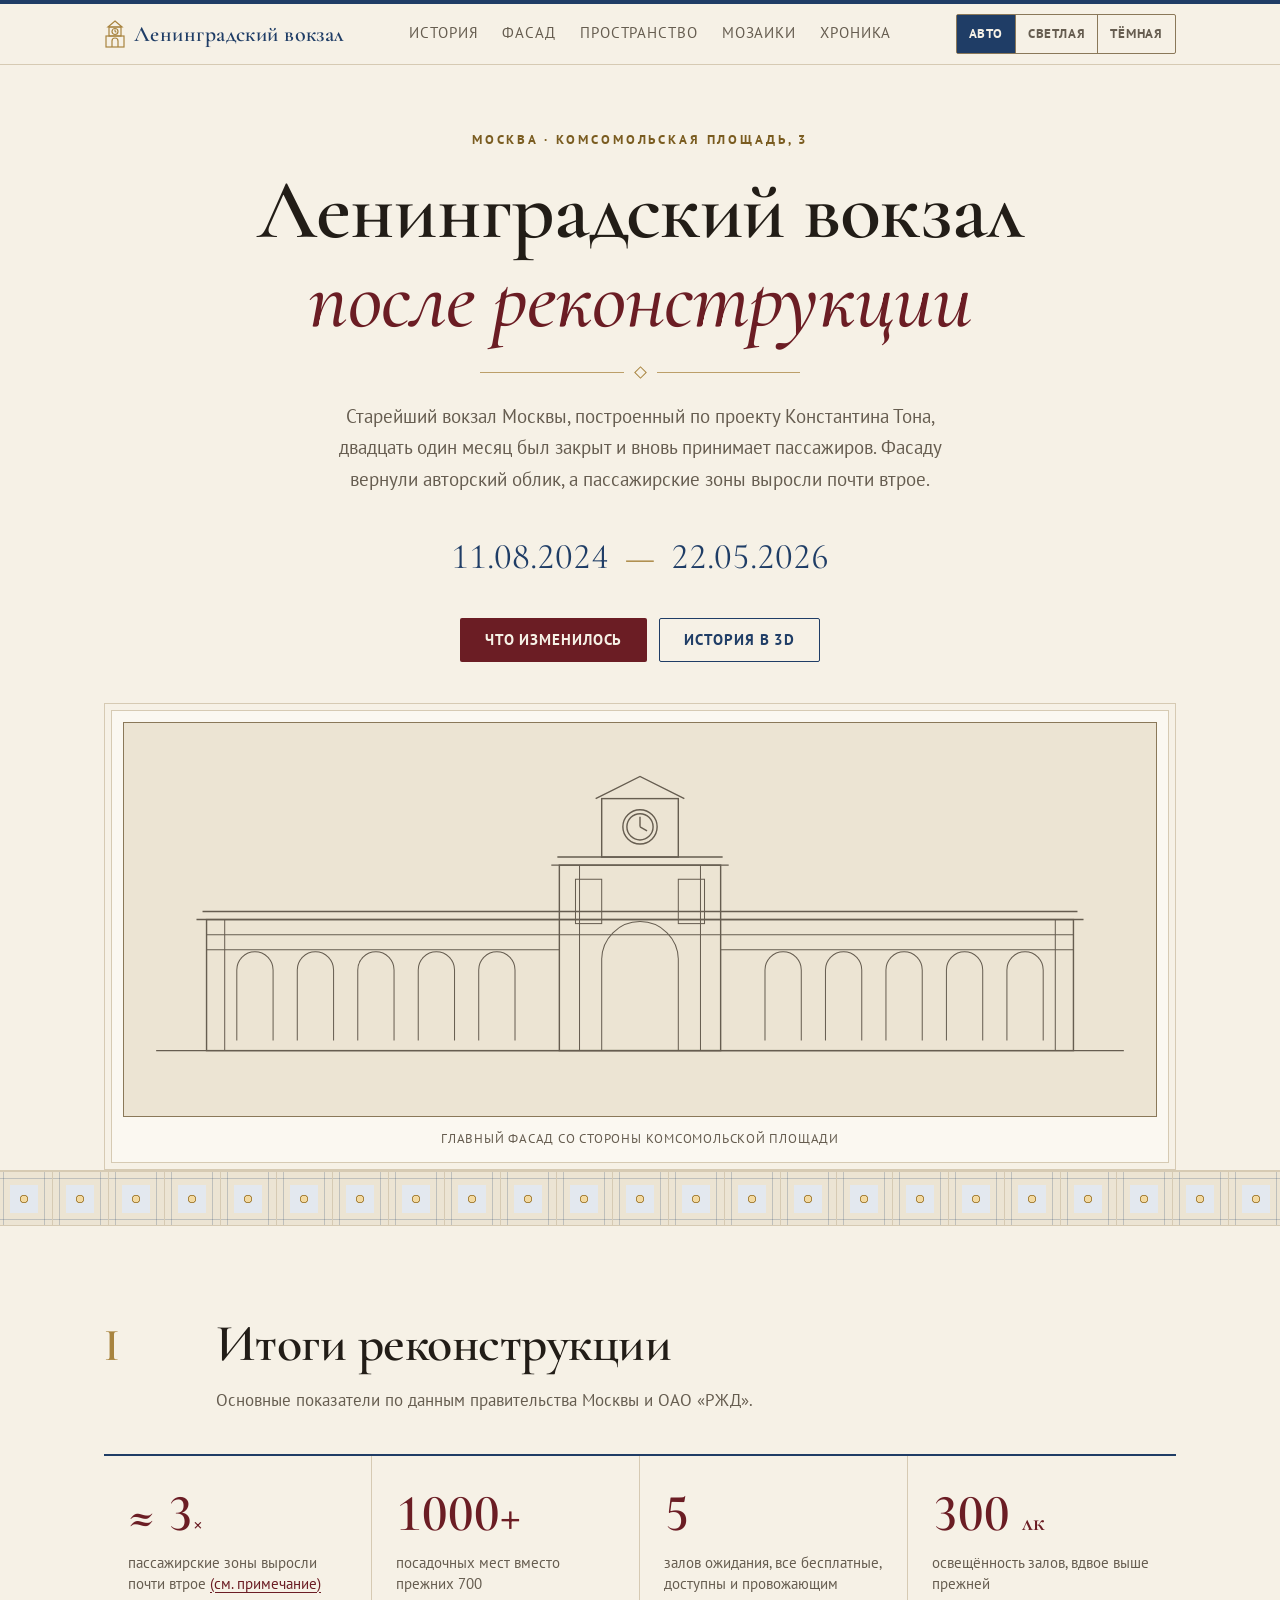
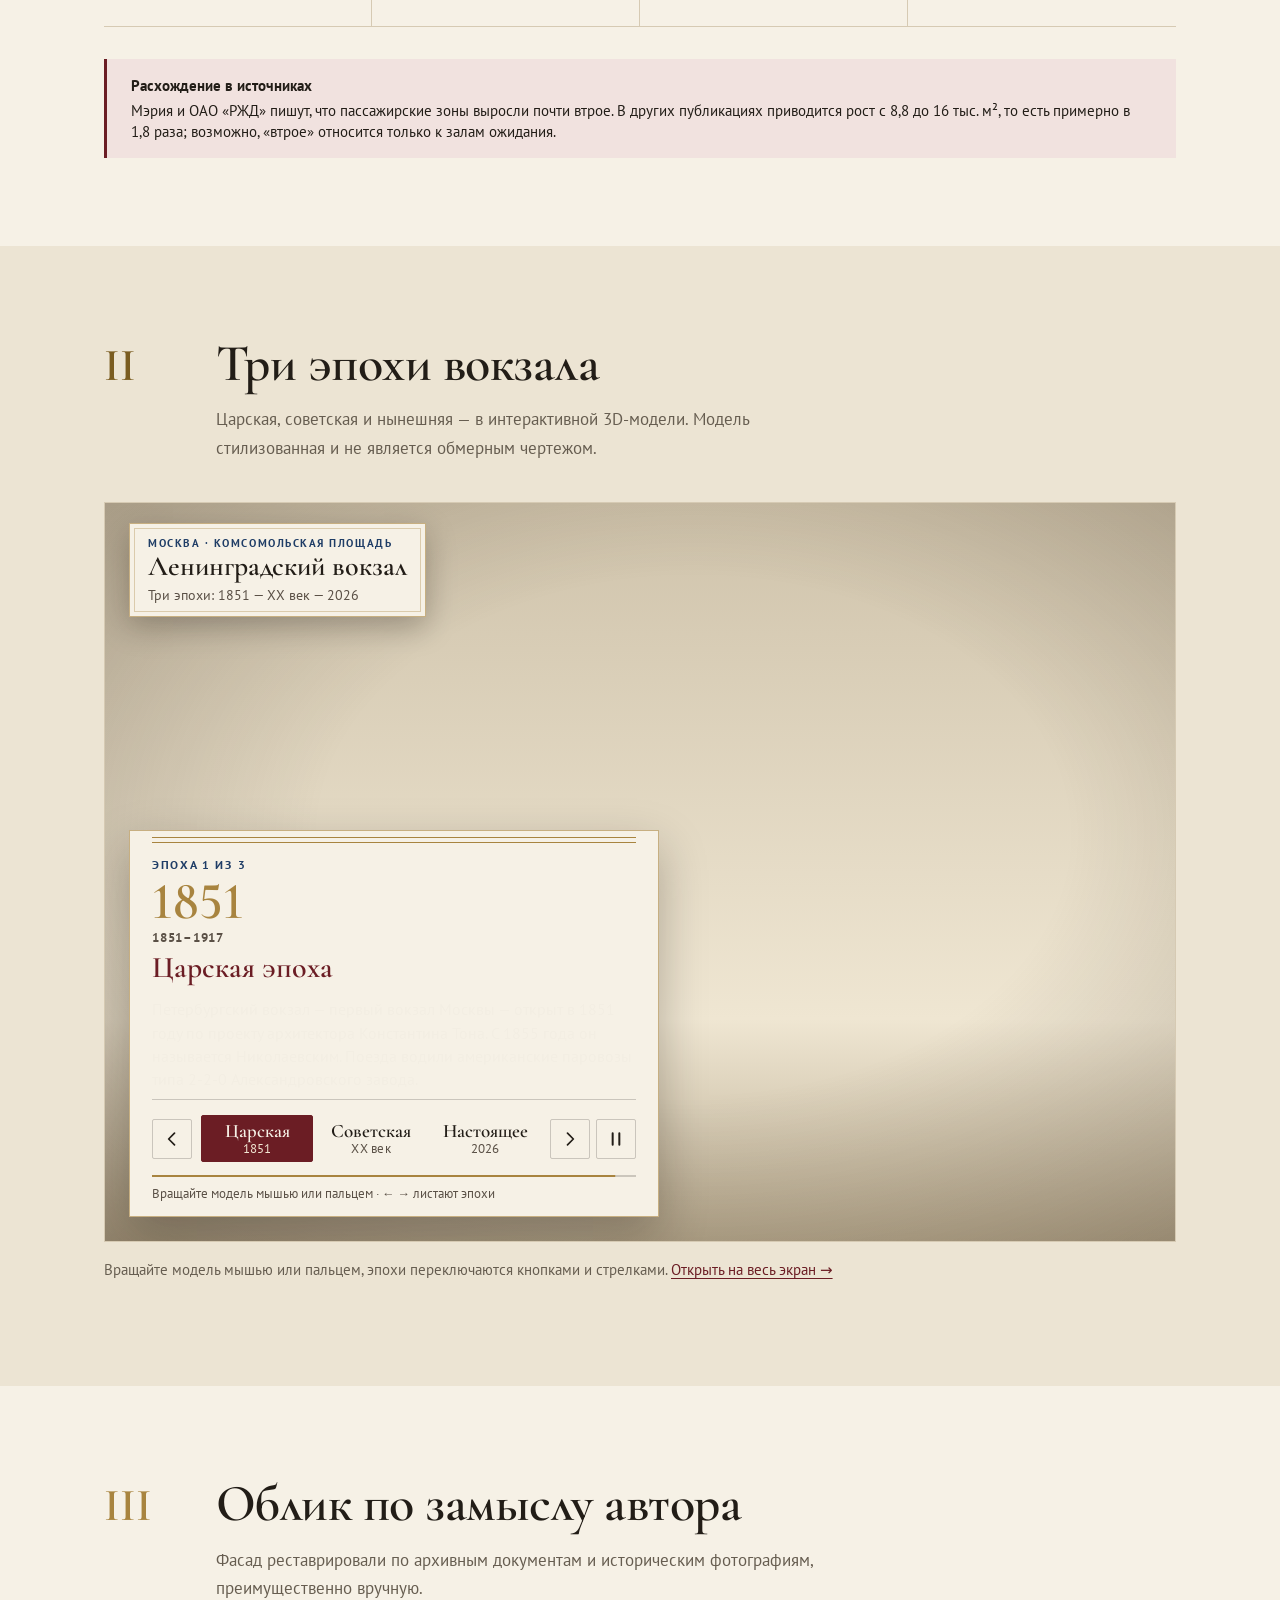
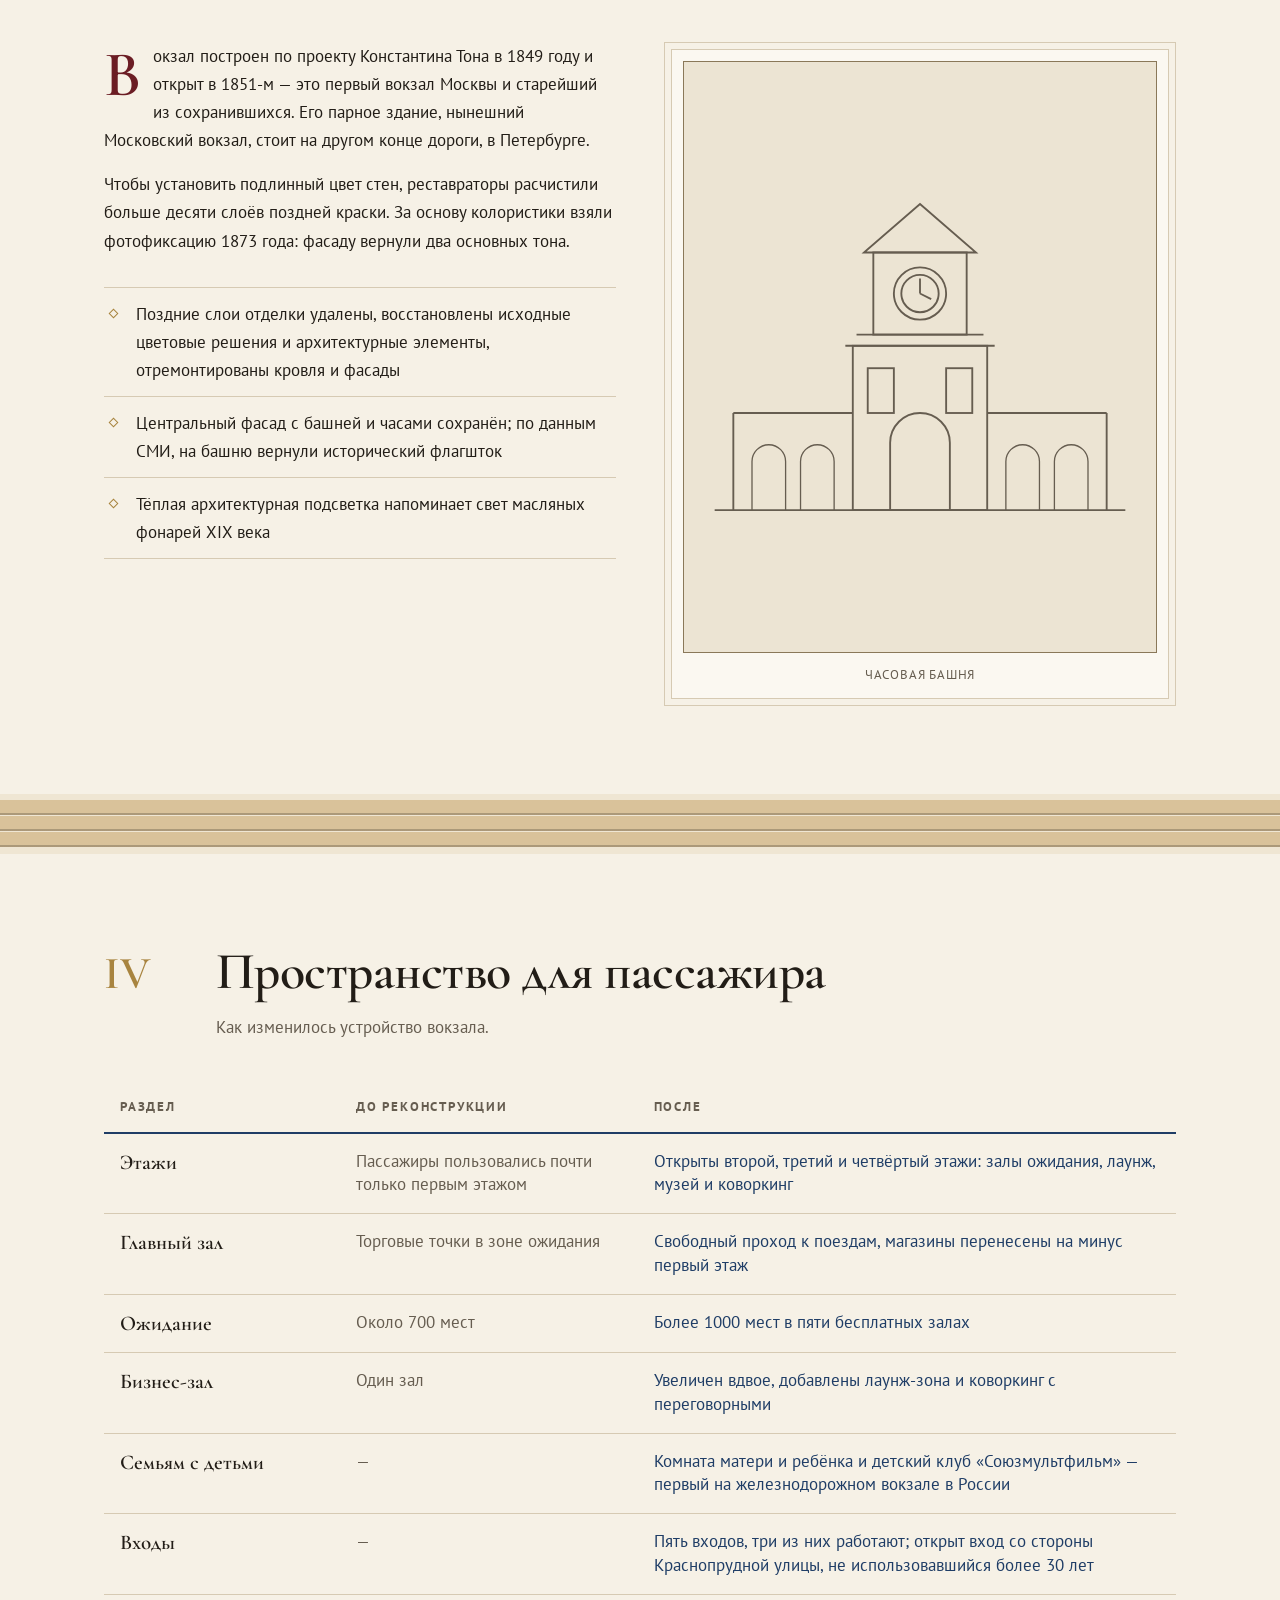
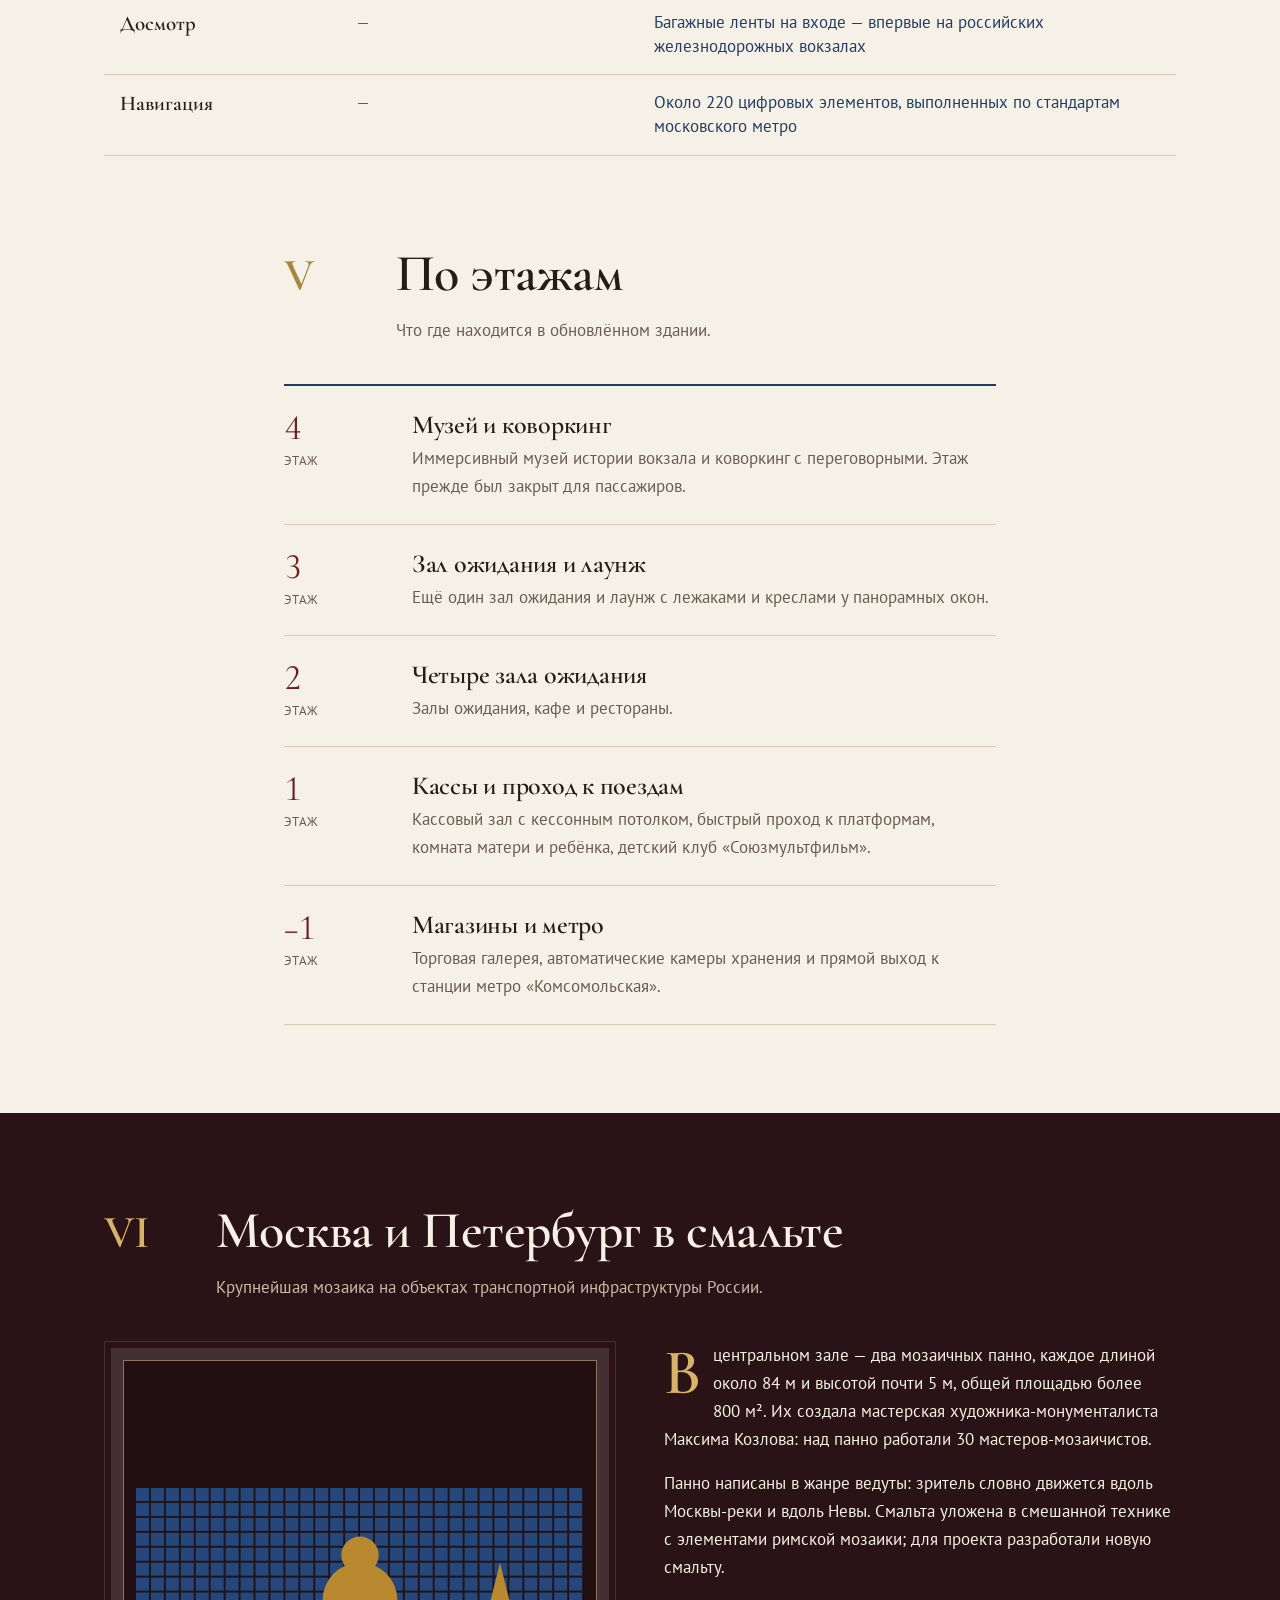
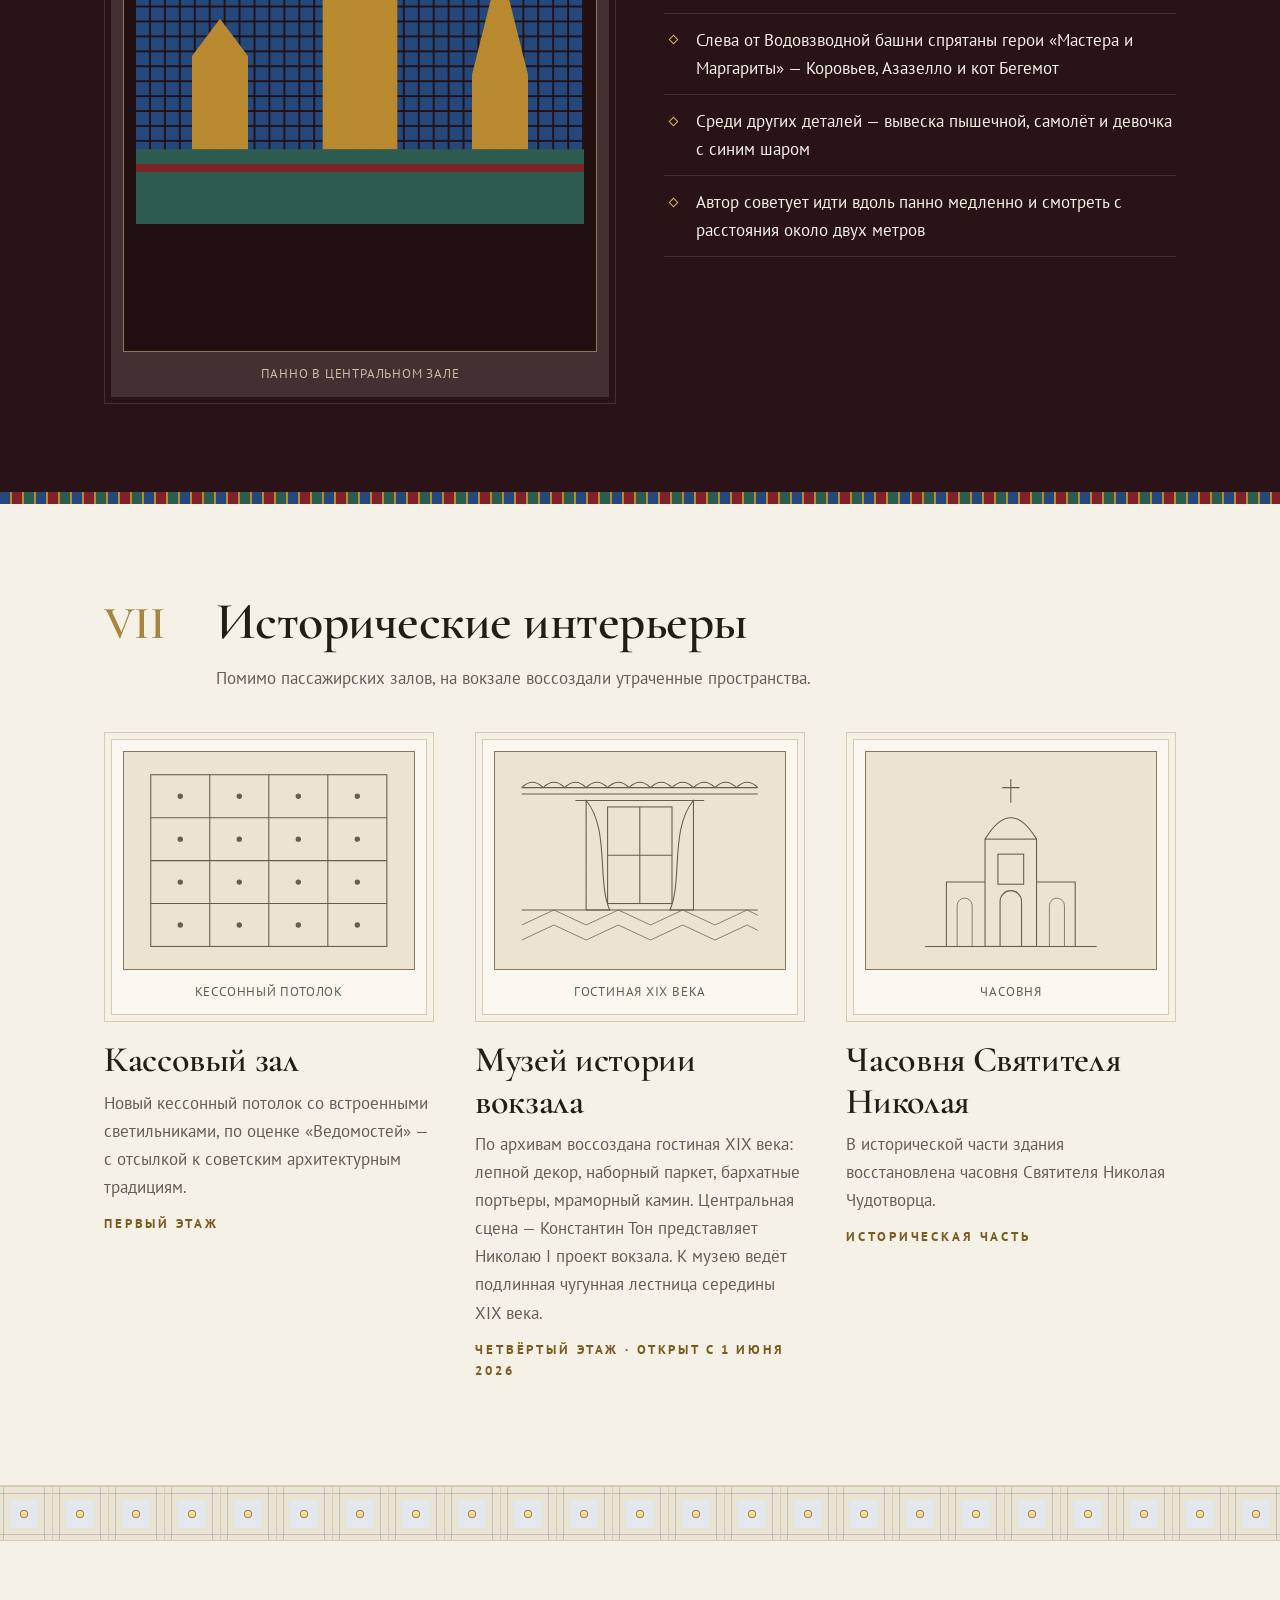
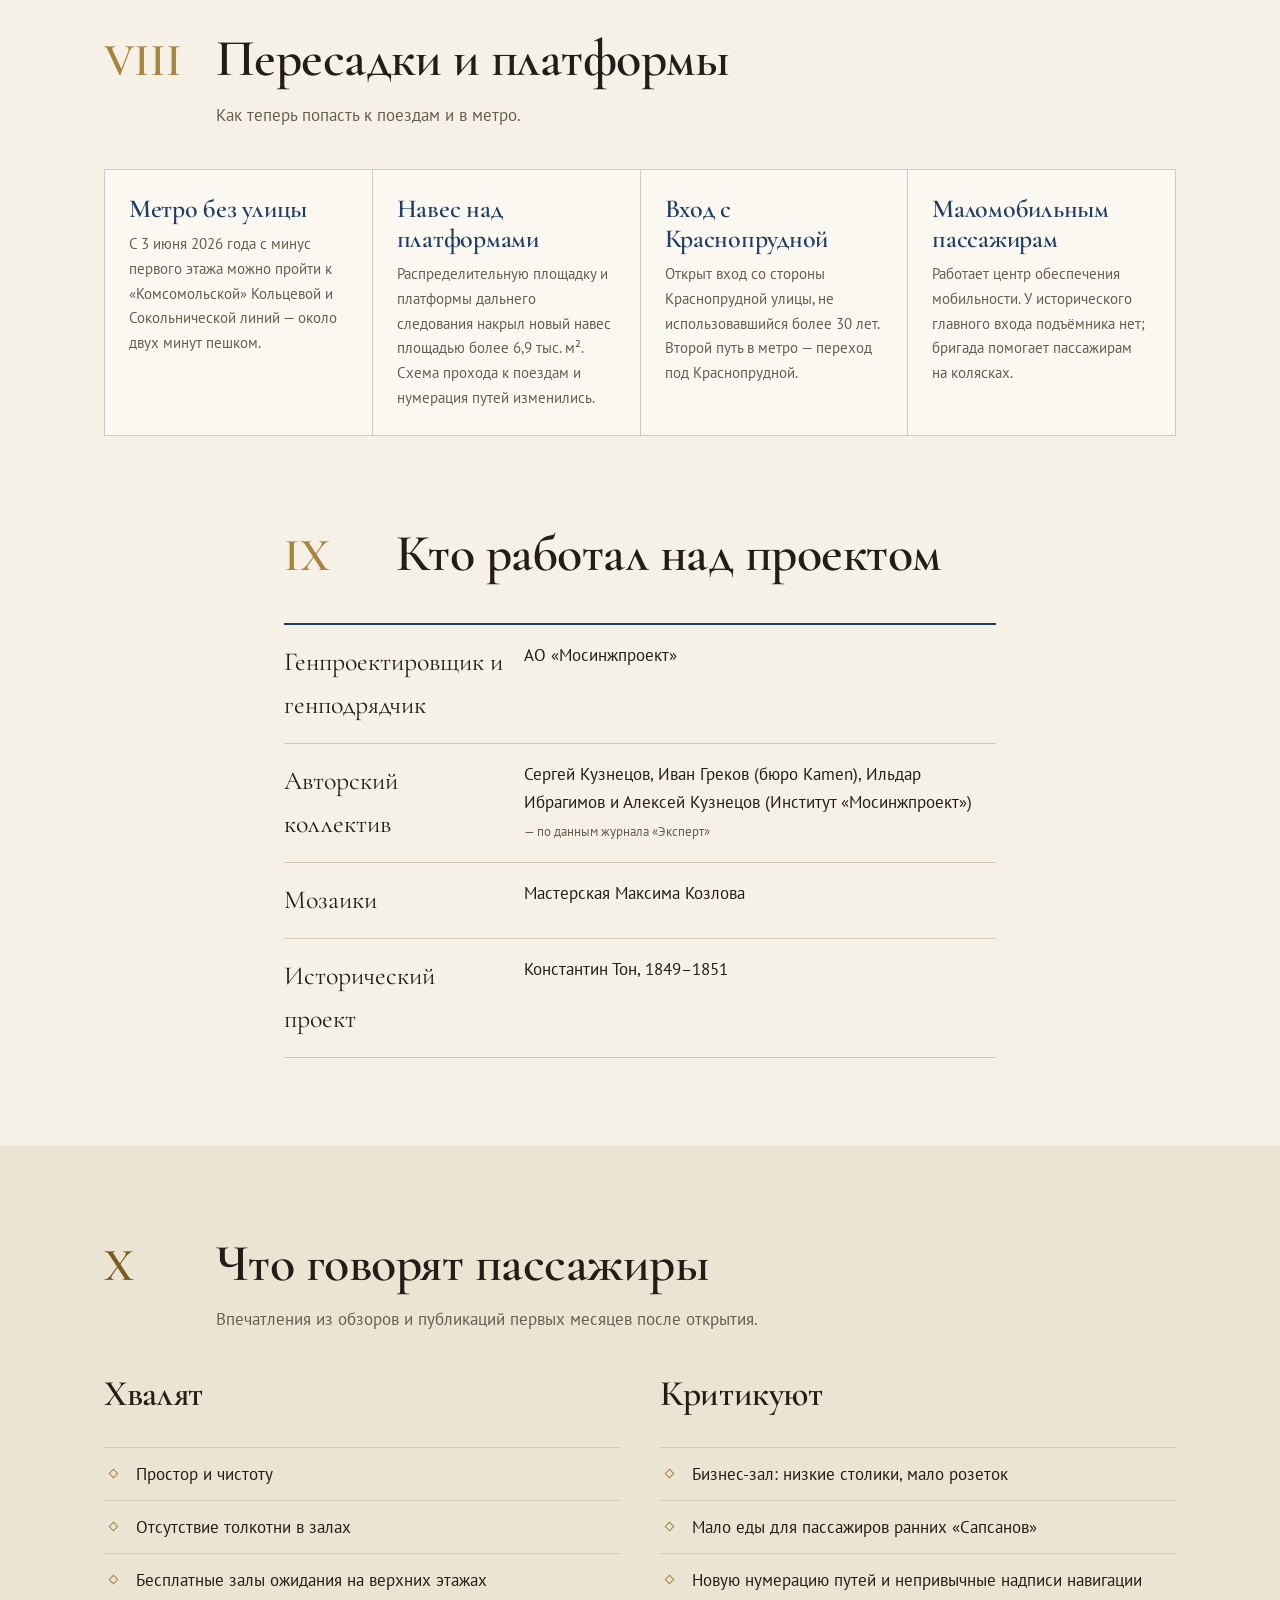
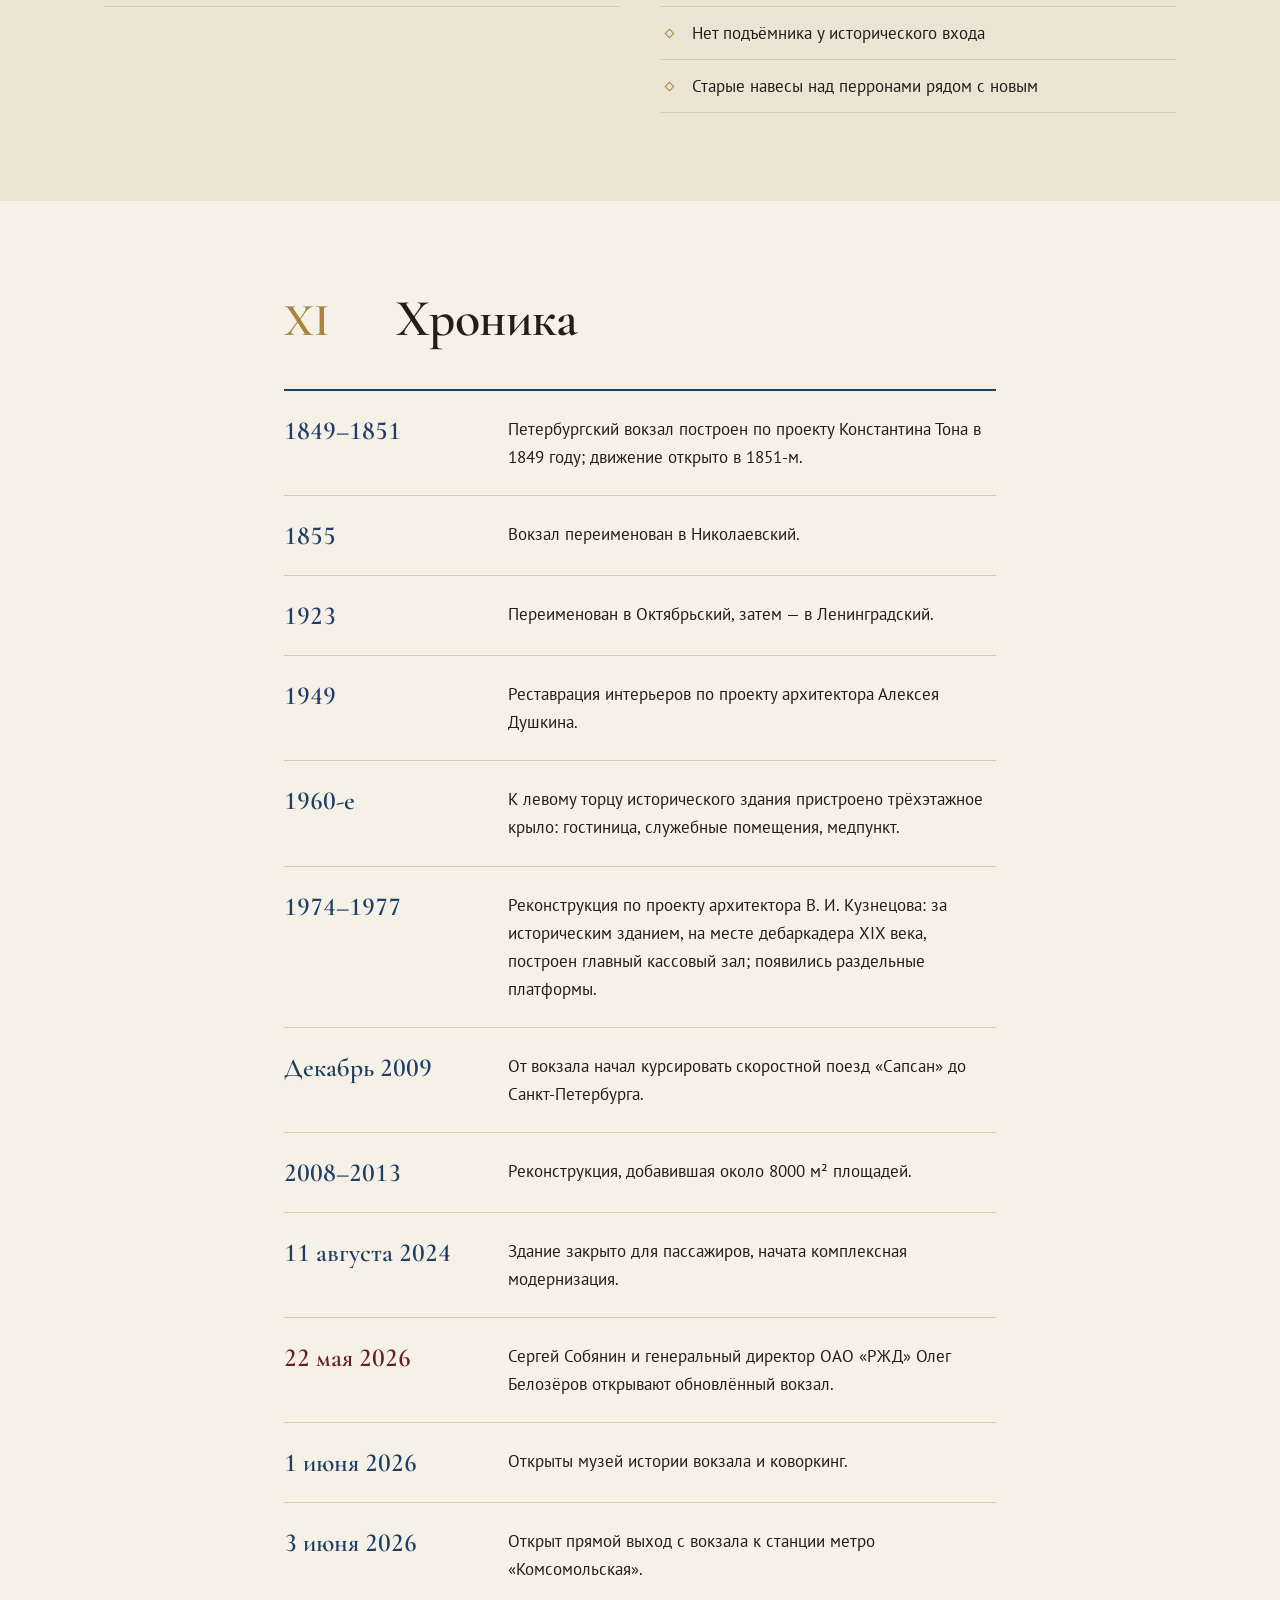
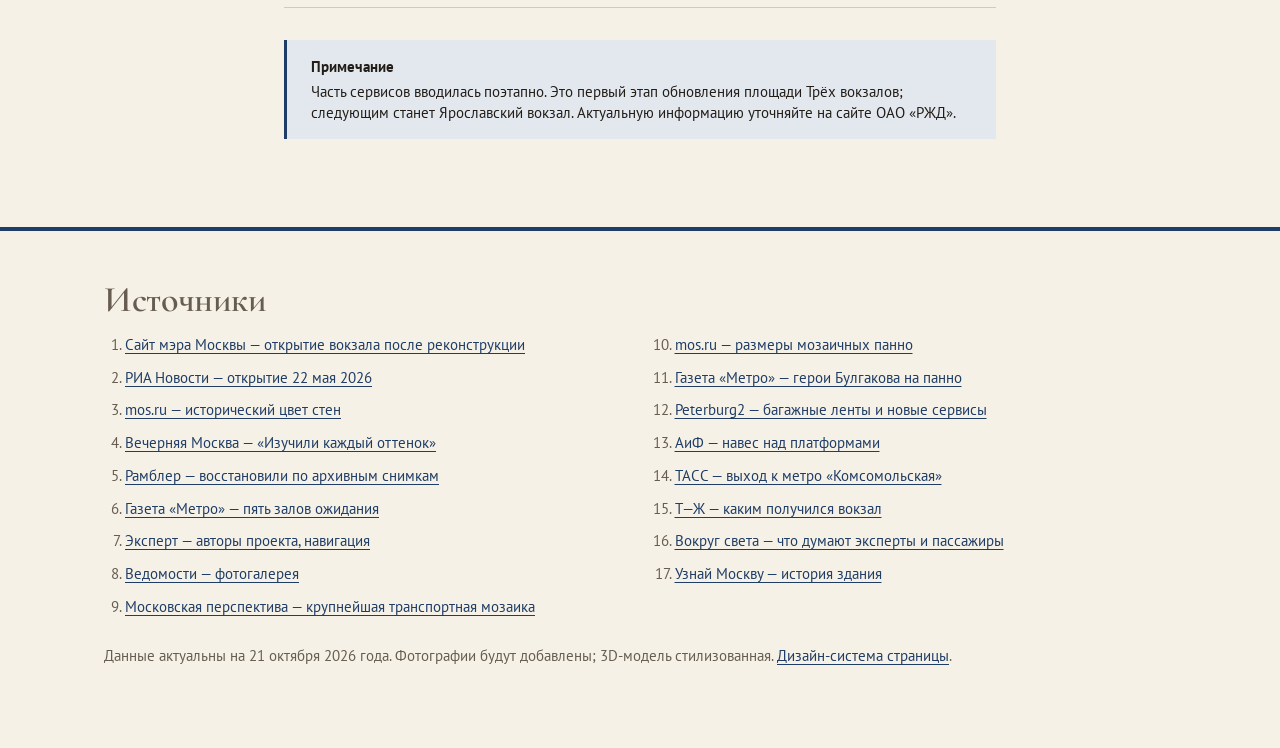
==== commit 41113525: "Landing chronicle: 1960s left wing and 1975-77 main hall behind the historic building Co-Authored-By" ====
--- a/index.html
+++ b/index.html
@@ -488,7 +488,8 @@
         <li><time datetime="1855">1855</time><p>Вокзал переименован в Николаевский.</p></li>
         <li><time datetime="1923">1923</time><p>Переименован в Октябрьский, затем — в Ленинградский.</p></li>
         <li><time datetime="1949">1949</time><p>Реставрация интерьеров по проекту архитектора Алексея Душкина.</p></li>
-        <li><span class="chron__date"><time datetime="1974">1974</time>–<time datetime="1977">1977</time></span><p>Реконструкция: расширение вокзала и раздельные платформы.</p></li>
+        <li><time datetime="1960">1960-е</time><p>К левому торцу исторического здания пристроено трёхэтажное крыло: гостиница, служебные помещения, медпункт.</p></li>
+        <li><span class="chron__date"><time datetime="1974">1974</time>–<time datetime="1977">1977</time></span><p>Реконструкция по проекту архитектора В.&nbsp;И.&nbsp;Кузнецова: за историческим зданием, на месте дебаркадера XIX&nbsp;века, построен главный кассовый зал; появились раздельные платформы.</p></li>
         <li><time datetime="2009-12">Декабрь&nbsp;2009</time><p>От вокзала начал курсировать скоростной поезд «Сапсан» до Санкт-Петербурга.</p></li>
         <li><span class="chron__date"><time datetime="2008">2008</time>–<time datetime="2013">2013</time></span><p>Реконструкция, добавившая около 8000&nbsp;м² площадей.</p></li>
         <li><time datetime="2024-08-11">11&nbsp;августа&nbsp;2024</time><p>Здание закрыто для пассажиров, начата комплексная модернизация.</p></li>
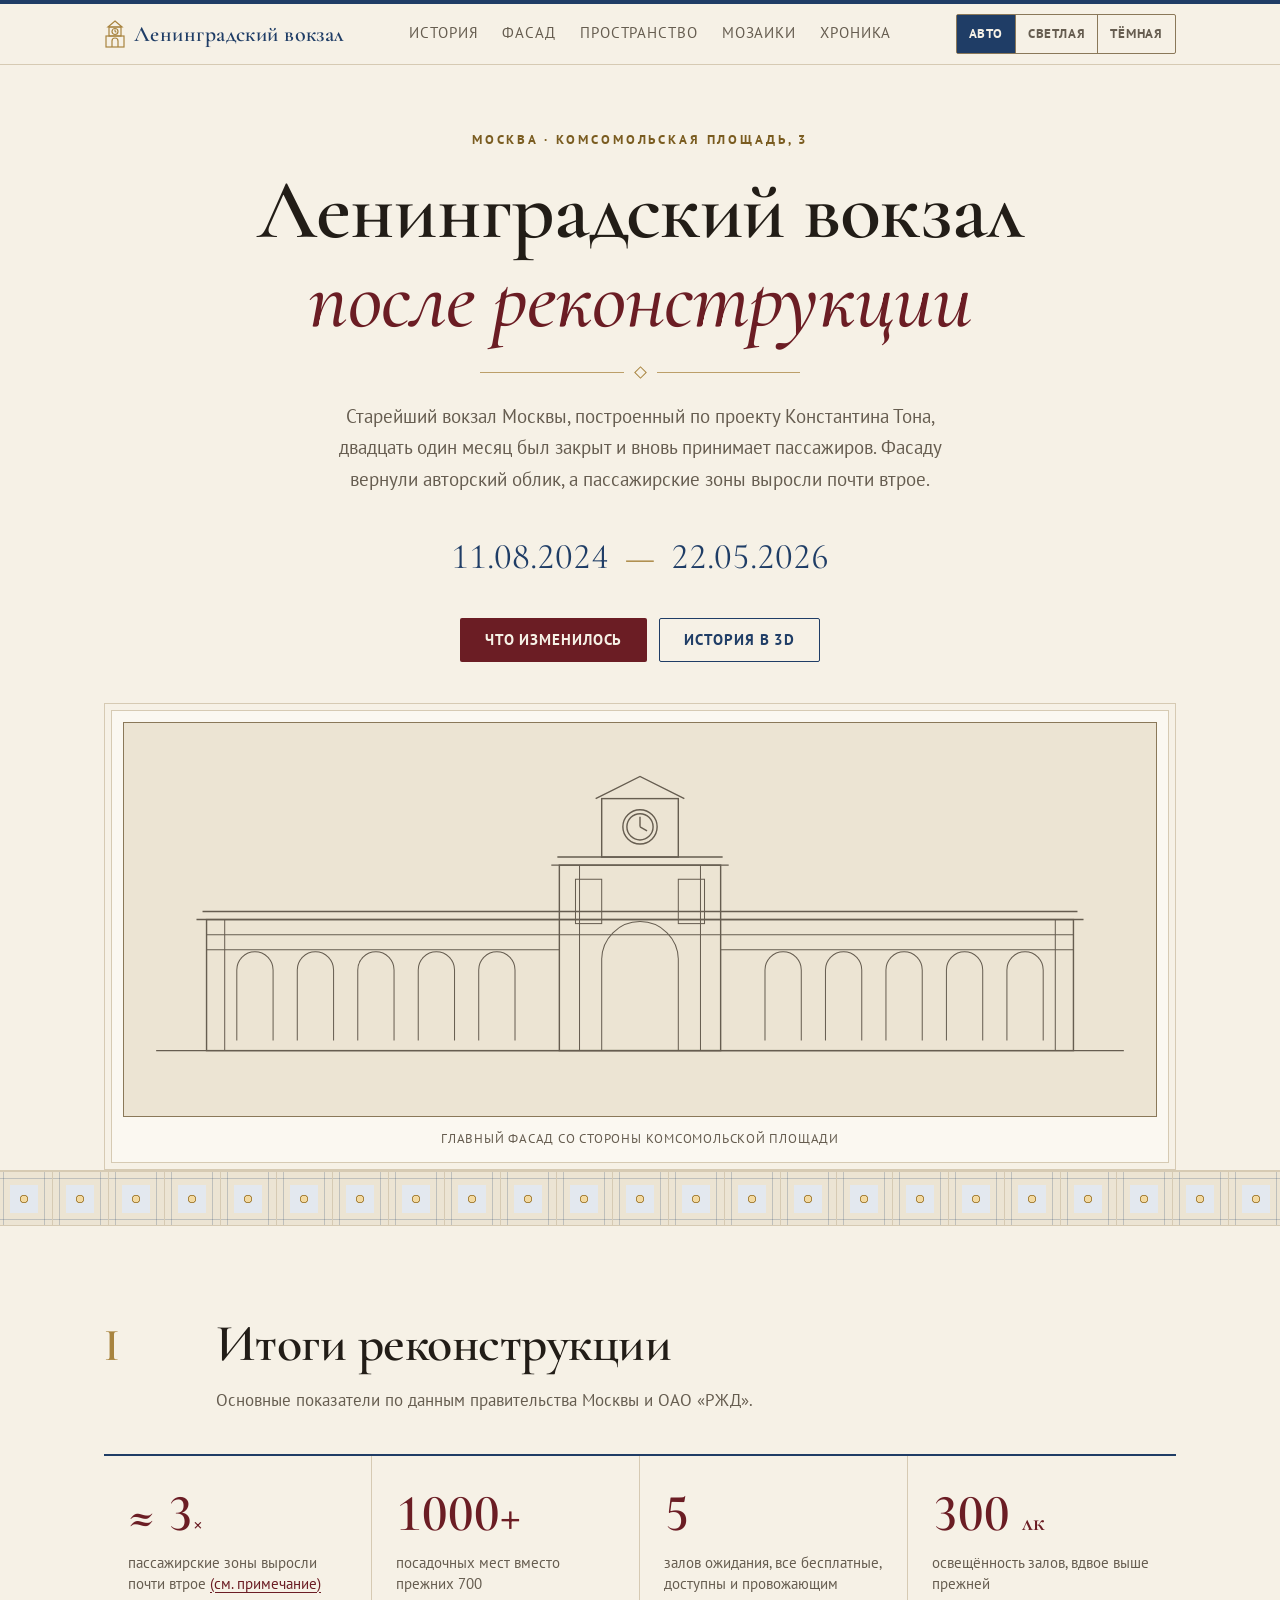
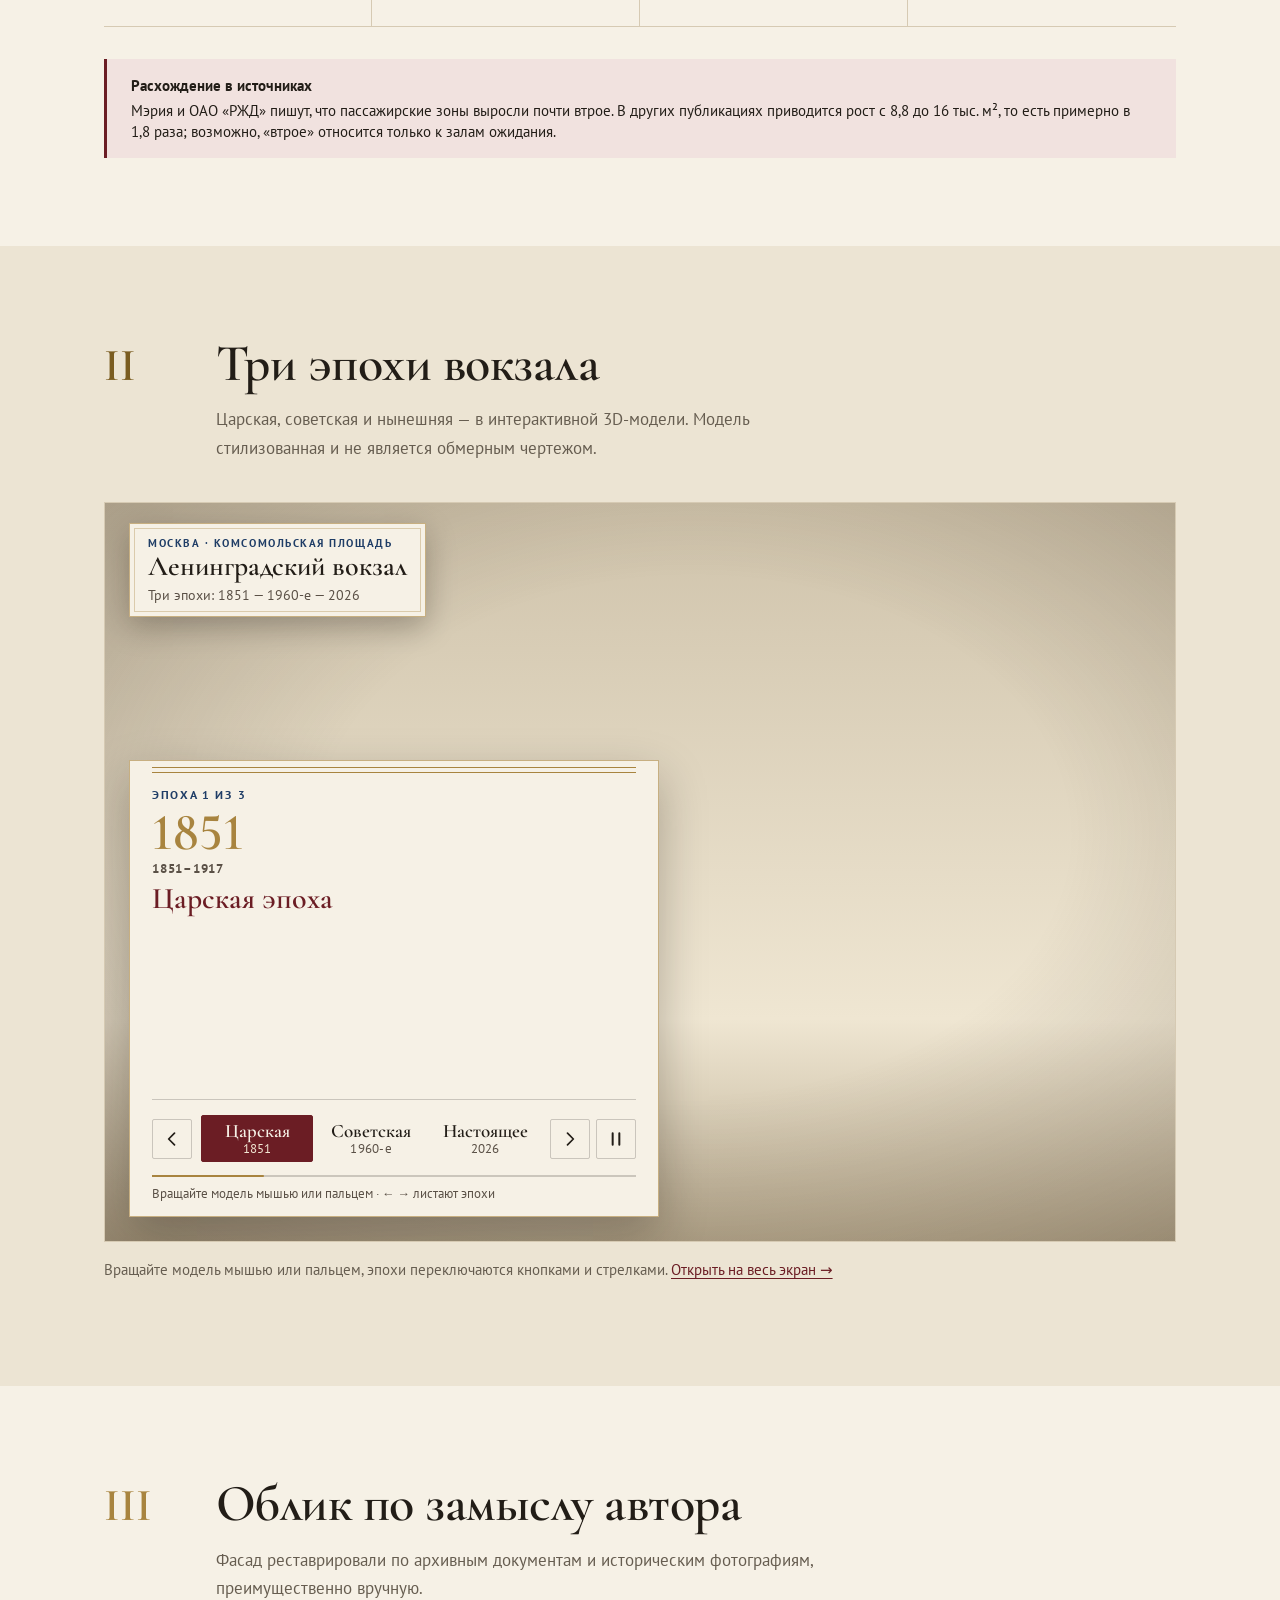
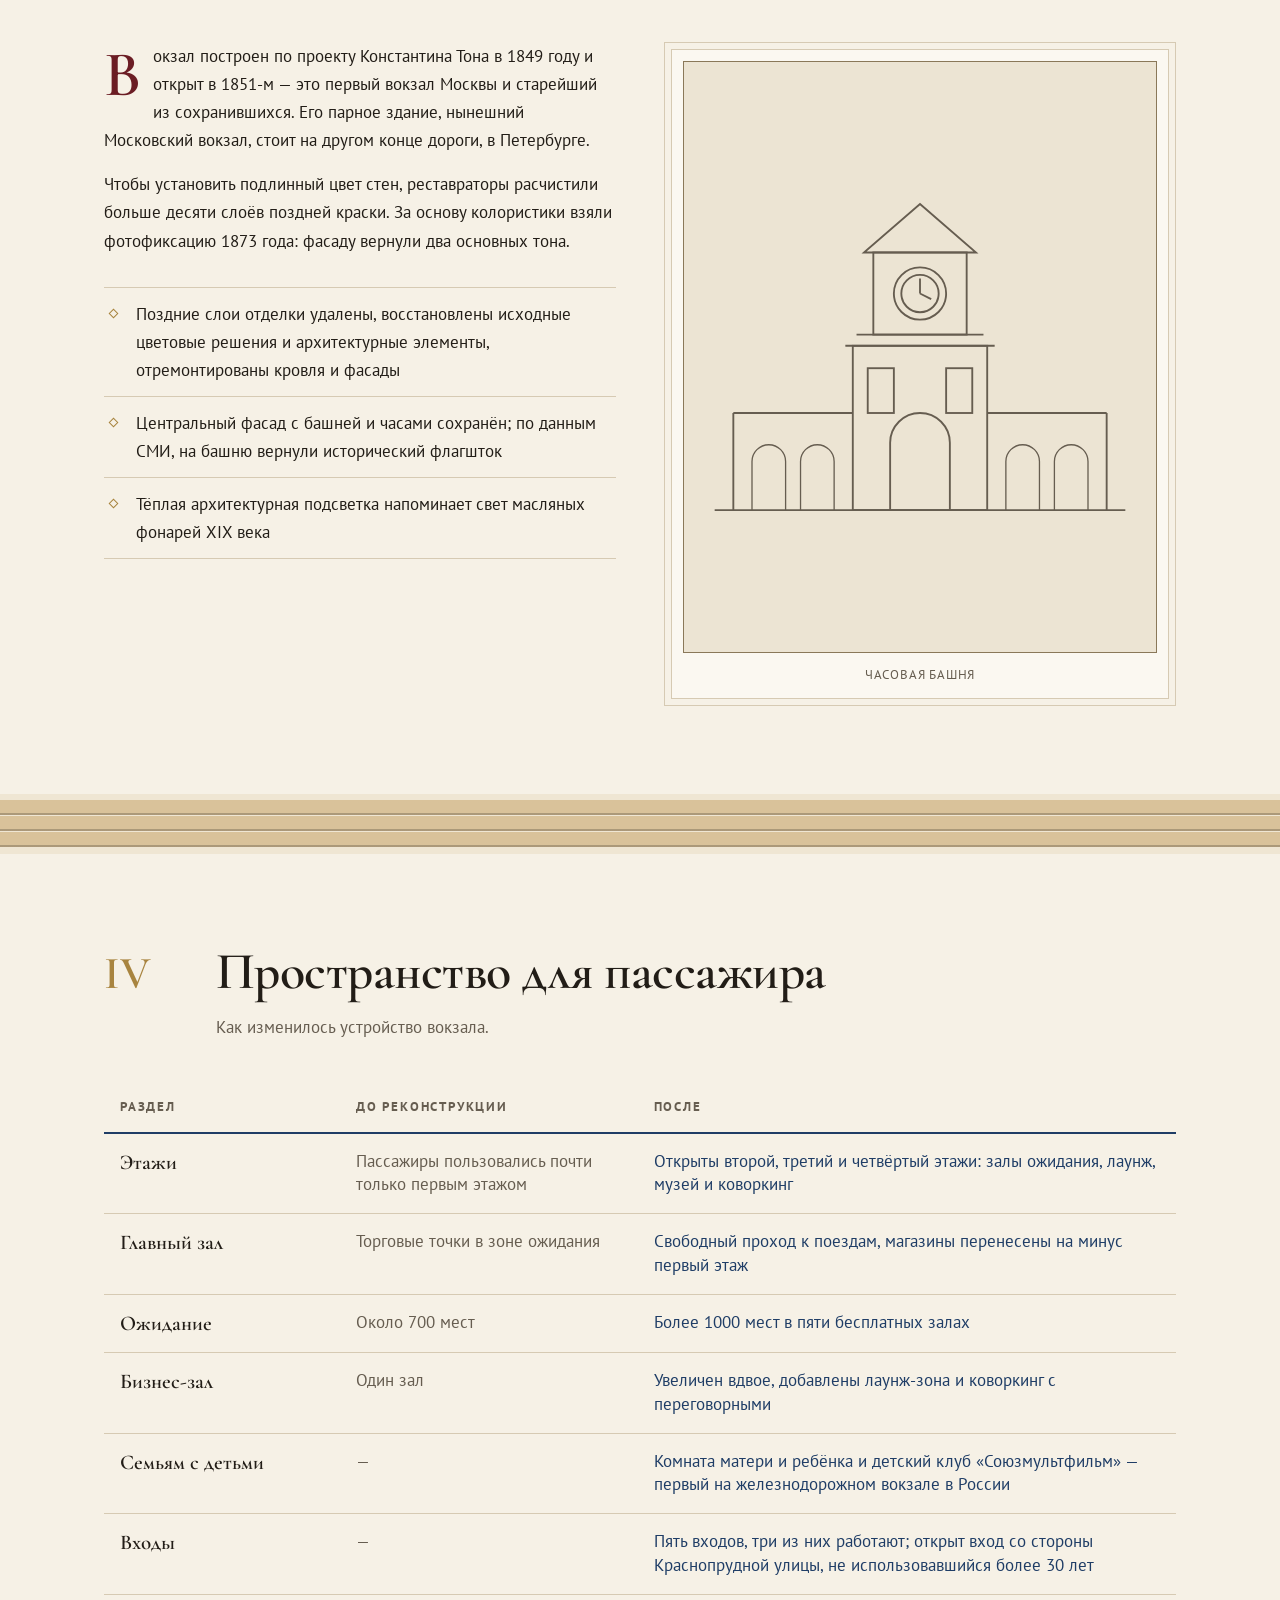
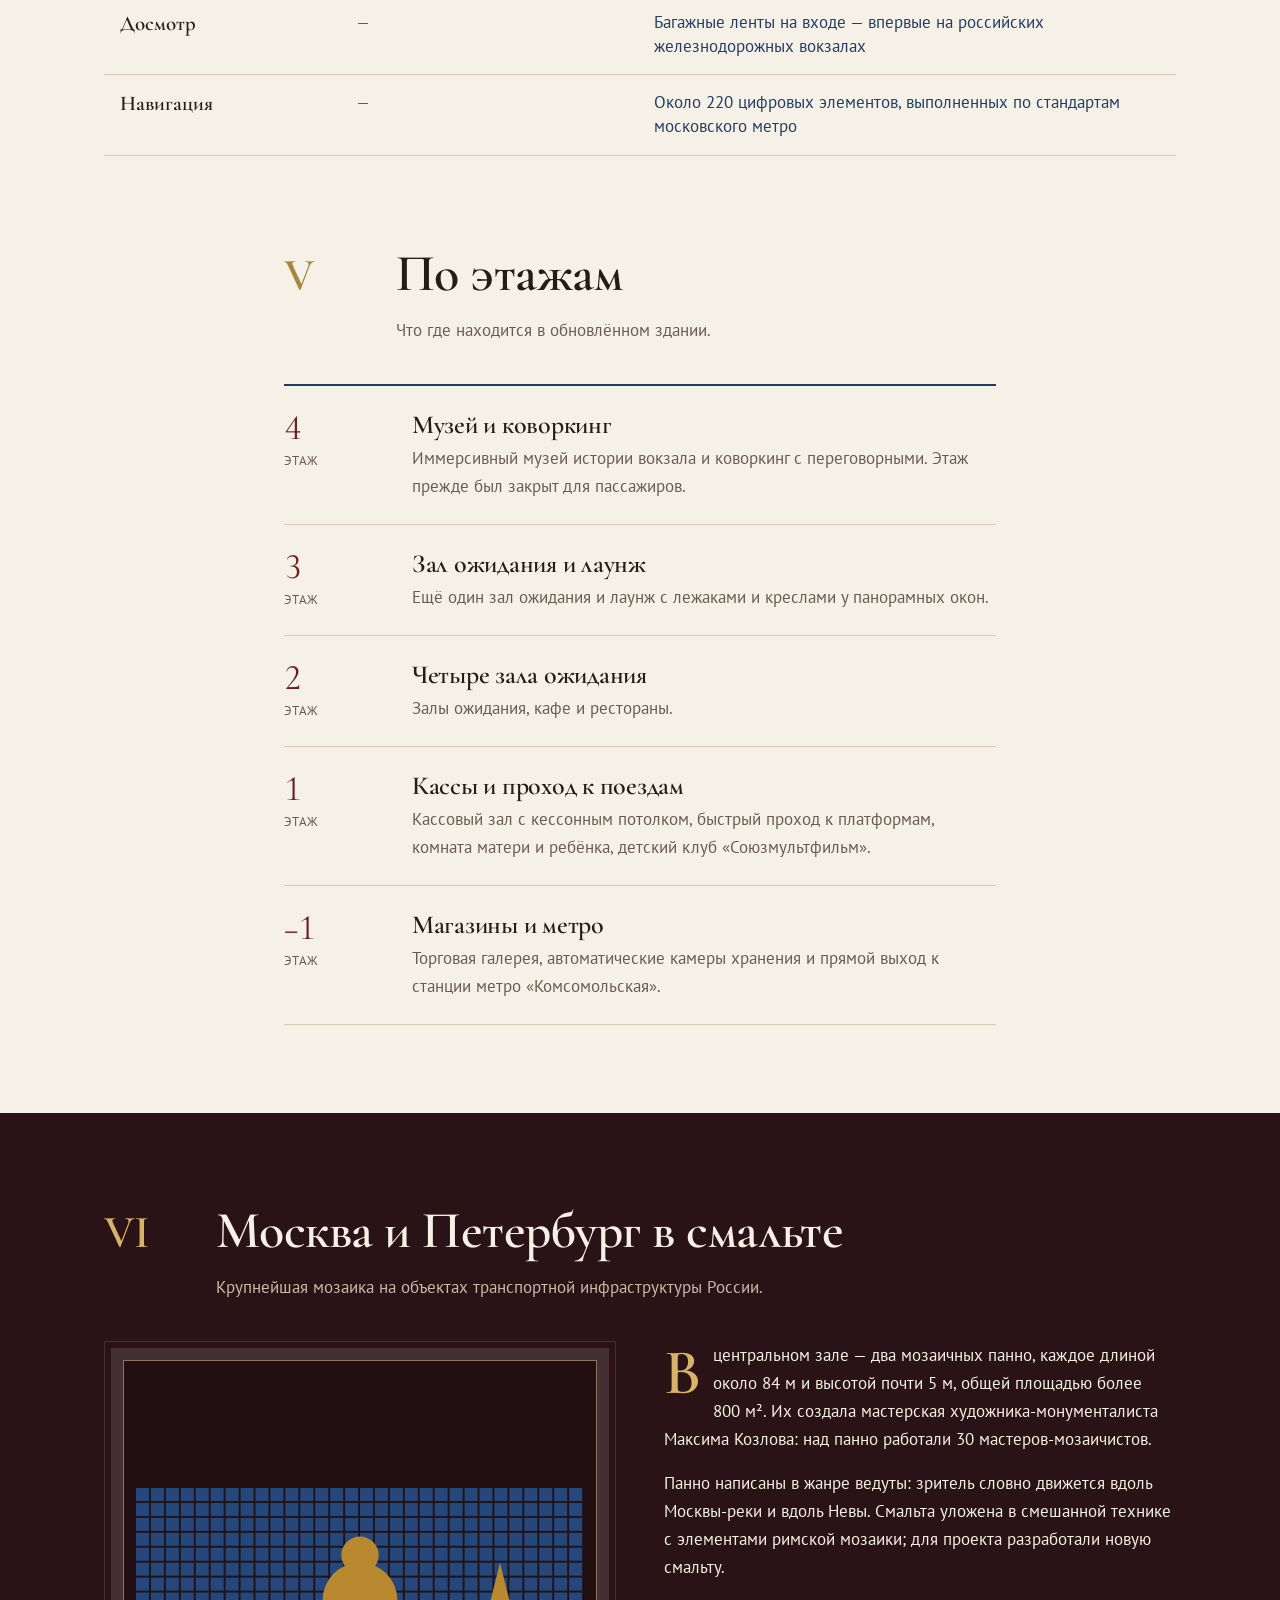
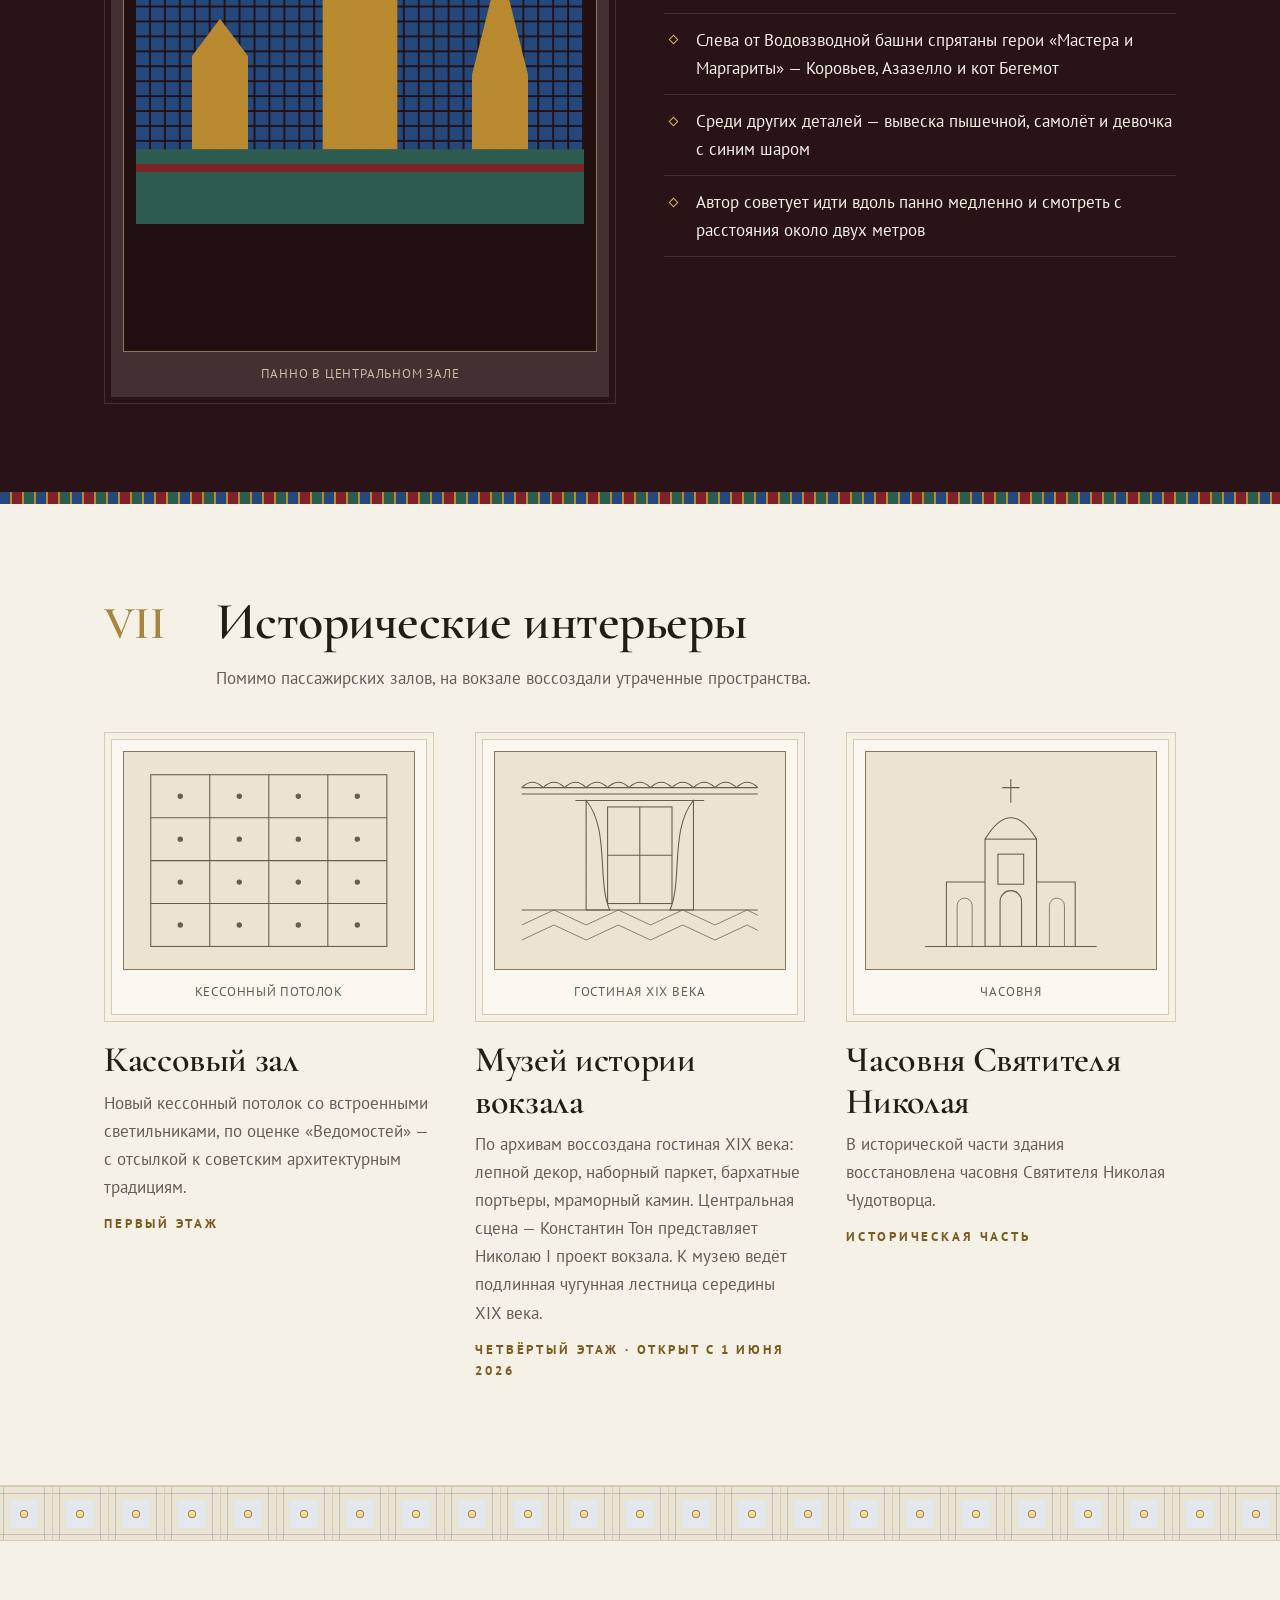
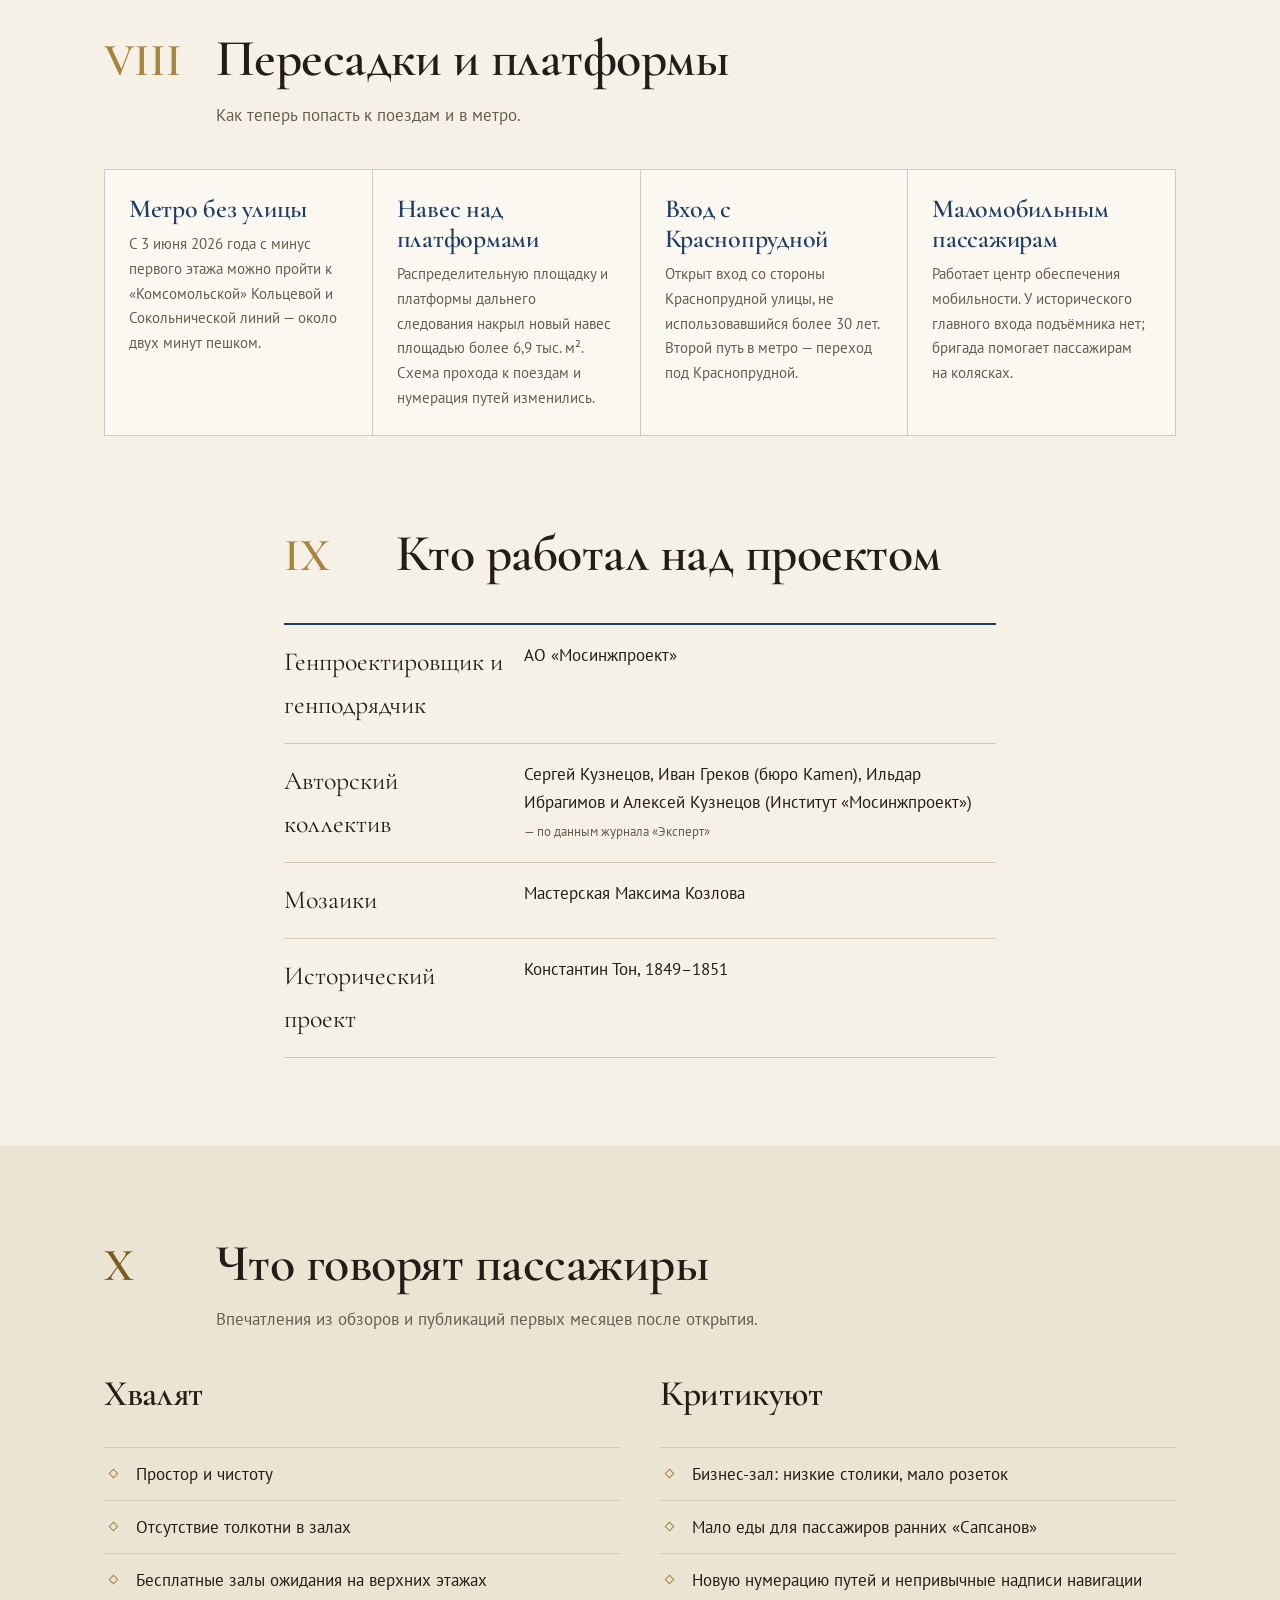
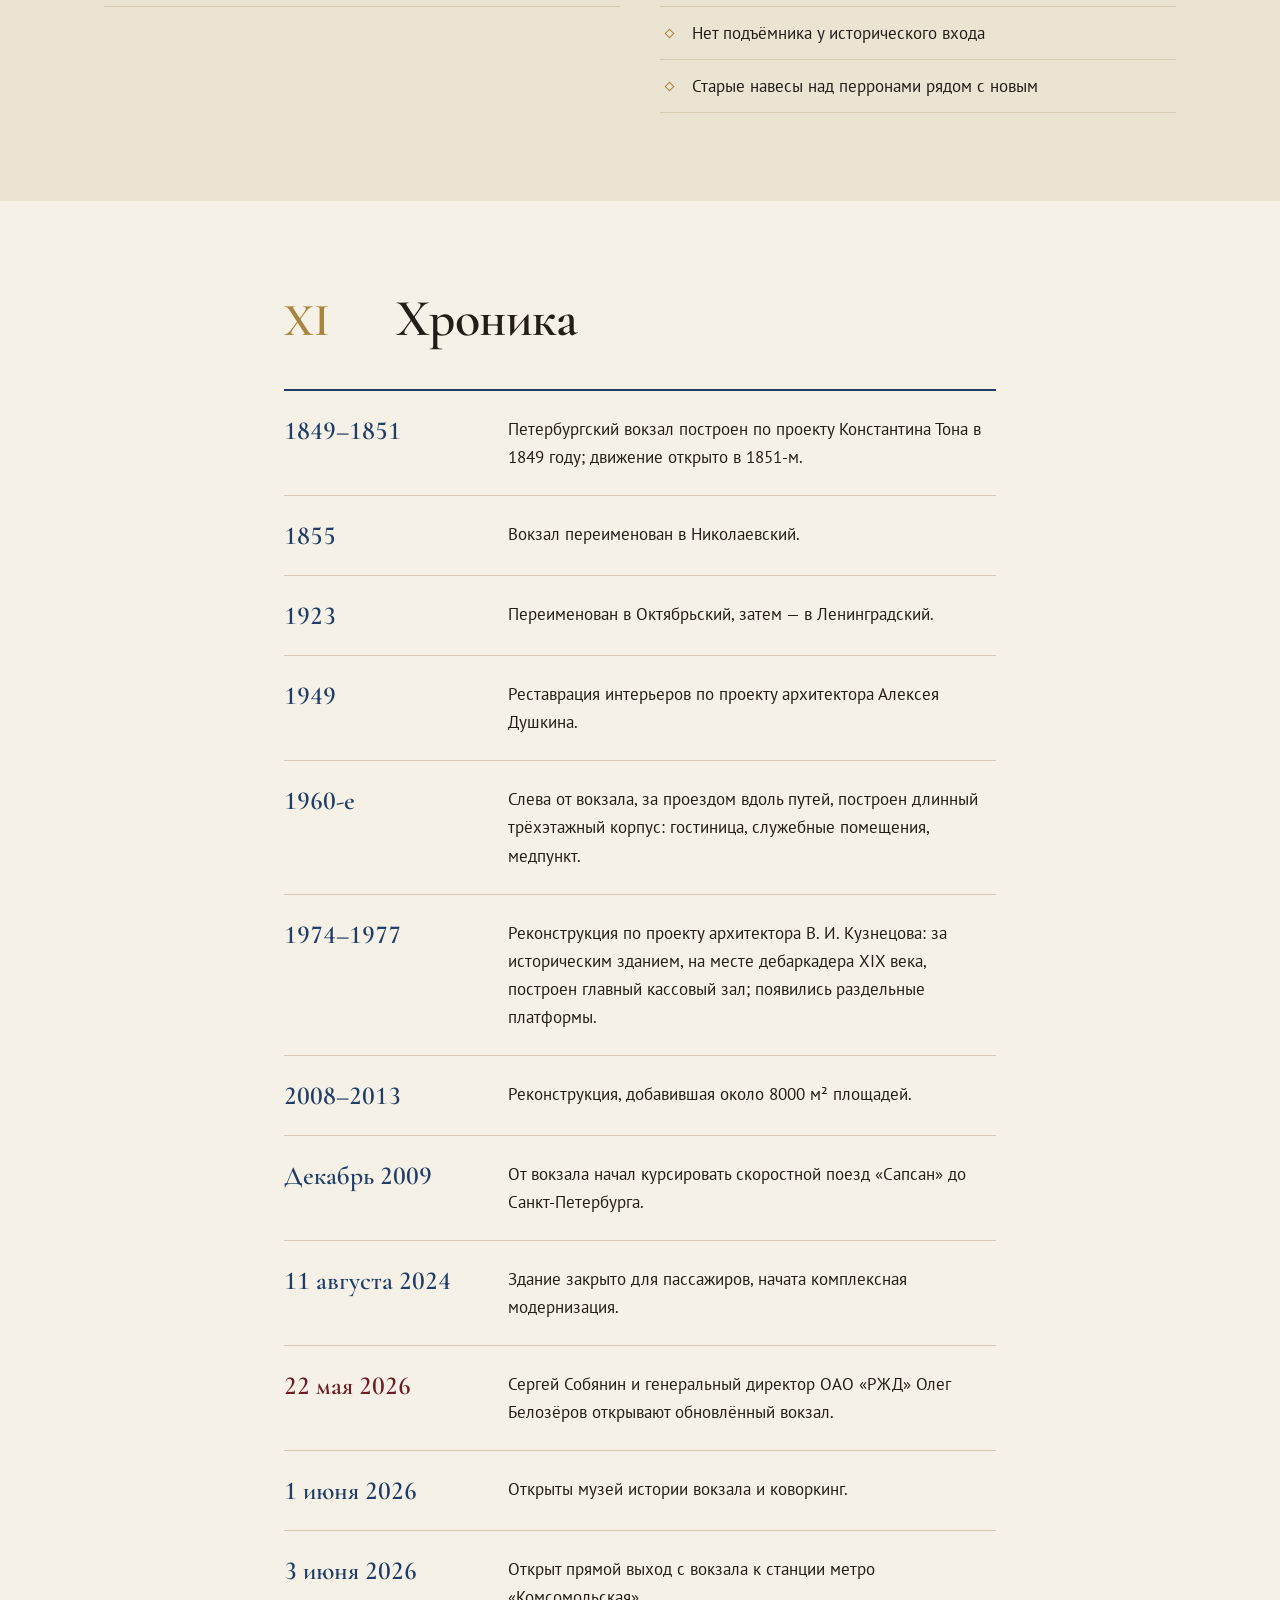
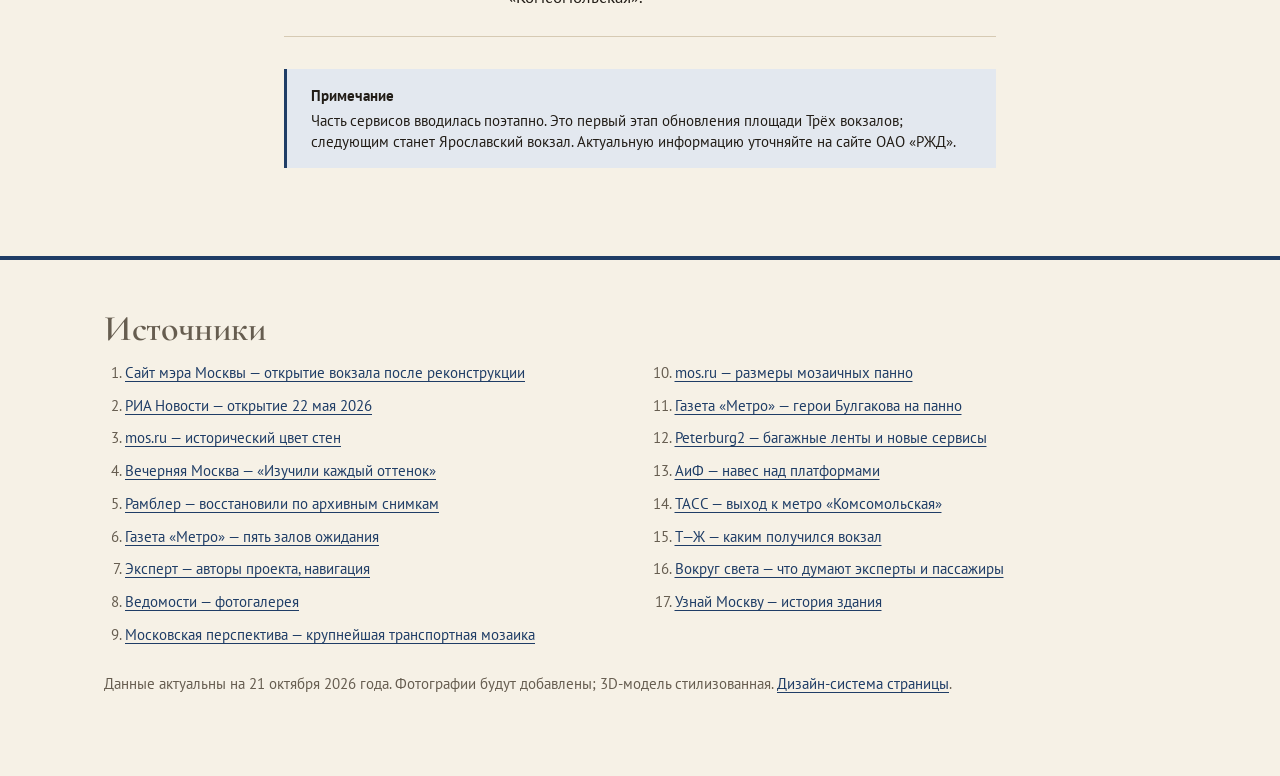
==== commit c43c35ae: "QA fixes: shed front no longer clips Ton, customs windows, Soviet ВОКЗАЛ sign, z-fighting, carriages" ====
--- a/index.html
+++ b/index.html
@@ -226,7 +226,7 @@
         <p class="sec-head__desc">Царская, советская и нынешняя — в интерактивной 3D-модели. Модель стилизованная и не является обмерным чертежом.</p>
       </div>
       <div class="carousel-frame rv">
-        <iframe src="carousel/index.html" title="Историческая 3D-карусель: Ленинградский вокзал в 1851 году, в XX веке и в 2026 году" loading="lazy" allow="fullscreen"></iframe>
+        <iframe src="carousel/index.html" title="Историческая 3D-карусель: Ленинградский вокзал в 1851 году, в 1960-е годы и в 2026 году" loading="lazy" allow="fullscreen"></iframe>
       </div>
       <p class="carousel-more">Вращайте модель мышью или пальцем, эпохи переключаются кнопками и стрелками. <a class="link--more" href="carousel/index.html">Открыть на весь экран</a></p>
     </div>
@@ -488,10 +488,10 @@
         <li><time datetime="1855">1855</time><p>Вокзал переименован в Николаевский.</p></li>
         <li><time datetime="1923">1923</time><p>Переименован в Октябрьский, затем — в Ленинградский.</p></li>
         <li><time datetime="1949">1949</time><p>Реставрация интерьеров по проекту архитектора Алексея Душкина.</p></li>
-        <li><time datetime="1960">1960-е</time><p>К левому торцу исторического здания пристроено трёхэтажное крыло: гостиница, служебные помещения, медпункт.</p></li>
+        <li><time datetime="1960">1960-е</time><p>Слева от вокзала, за проездом вдоль путей, построен длинный трёхэтажный корпус: гостиница, служебные помещения, медпункт.</p></li>
         <li><span class="chron__date"><time datetime="1974">1974</time>–<time datetime="1977">1977</time></span><p>Реконструкция по проекту архитектора В.&nbsp;И.&nbsp;Кузнецова: за историческим зданием, на месте дебаркадера XIX&nbsp;века, построен главный кассовый зал; появились раздельные платформы.</p></li>
+        <li><span class="chron__date"><time datetime="2008">2008</time>–<time datetime="2013">2013</time></span><p>Реконструкция, добавившая около 8000&nbsp;м² площадей.</p></li>
         <li><time datetime="2009-12">Декабрь&nbsp;2009</time><p>От вокзала начал курсировать скоростной поезд «Сапсан» до Санкт-Петербурга.</p></li>
-        <li><span class="chron__date"><time datetime="2008">2008</time>–<time datetime="2013">2013</time></span><p>Реконструкция, добавившая около 8000&nbsp;м² площадей.</p></li>
         <li><time datetime="2024-08-11">11&nbsp;августа&nbsp;2024</time><p>Здание закрыто для пассажиров, начата комплексная модернизация.</p></li>
         <li class="is-key"><time datetime="2026-05-22">22&nbsp;мая&nbsp;2026</time><p>Сергей Собянин и генеральный директор ОАО «РЖД» Олег Белозёров открывают обновлённый вокзал.</p></li>
         <li><time datetime="2026-06-01">1&nbsp;июня&nbsp;2026</time><p>Открыты музей истории вокзала и коворкинг.</p></li>
